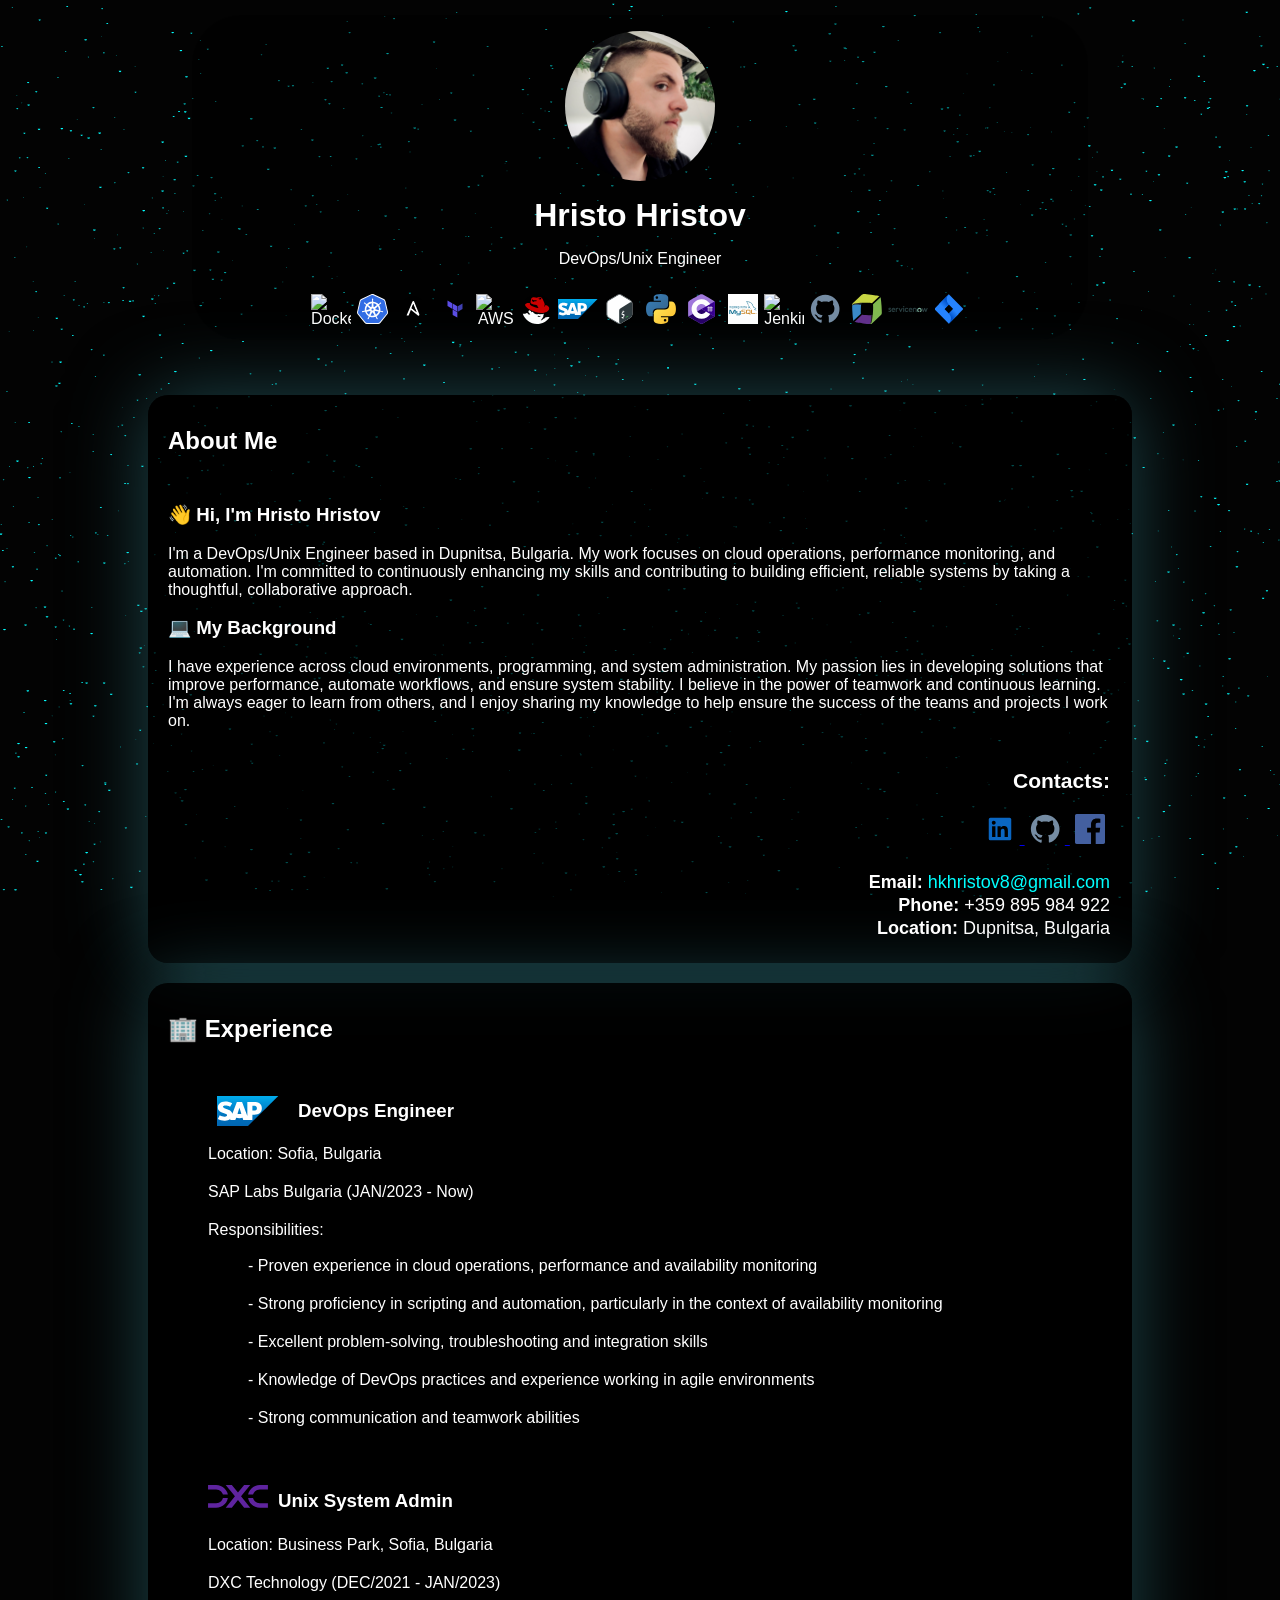
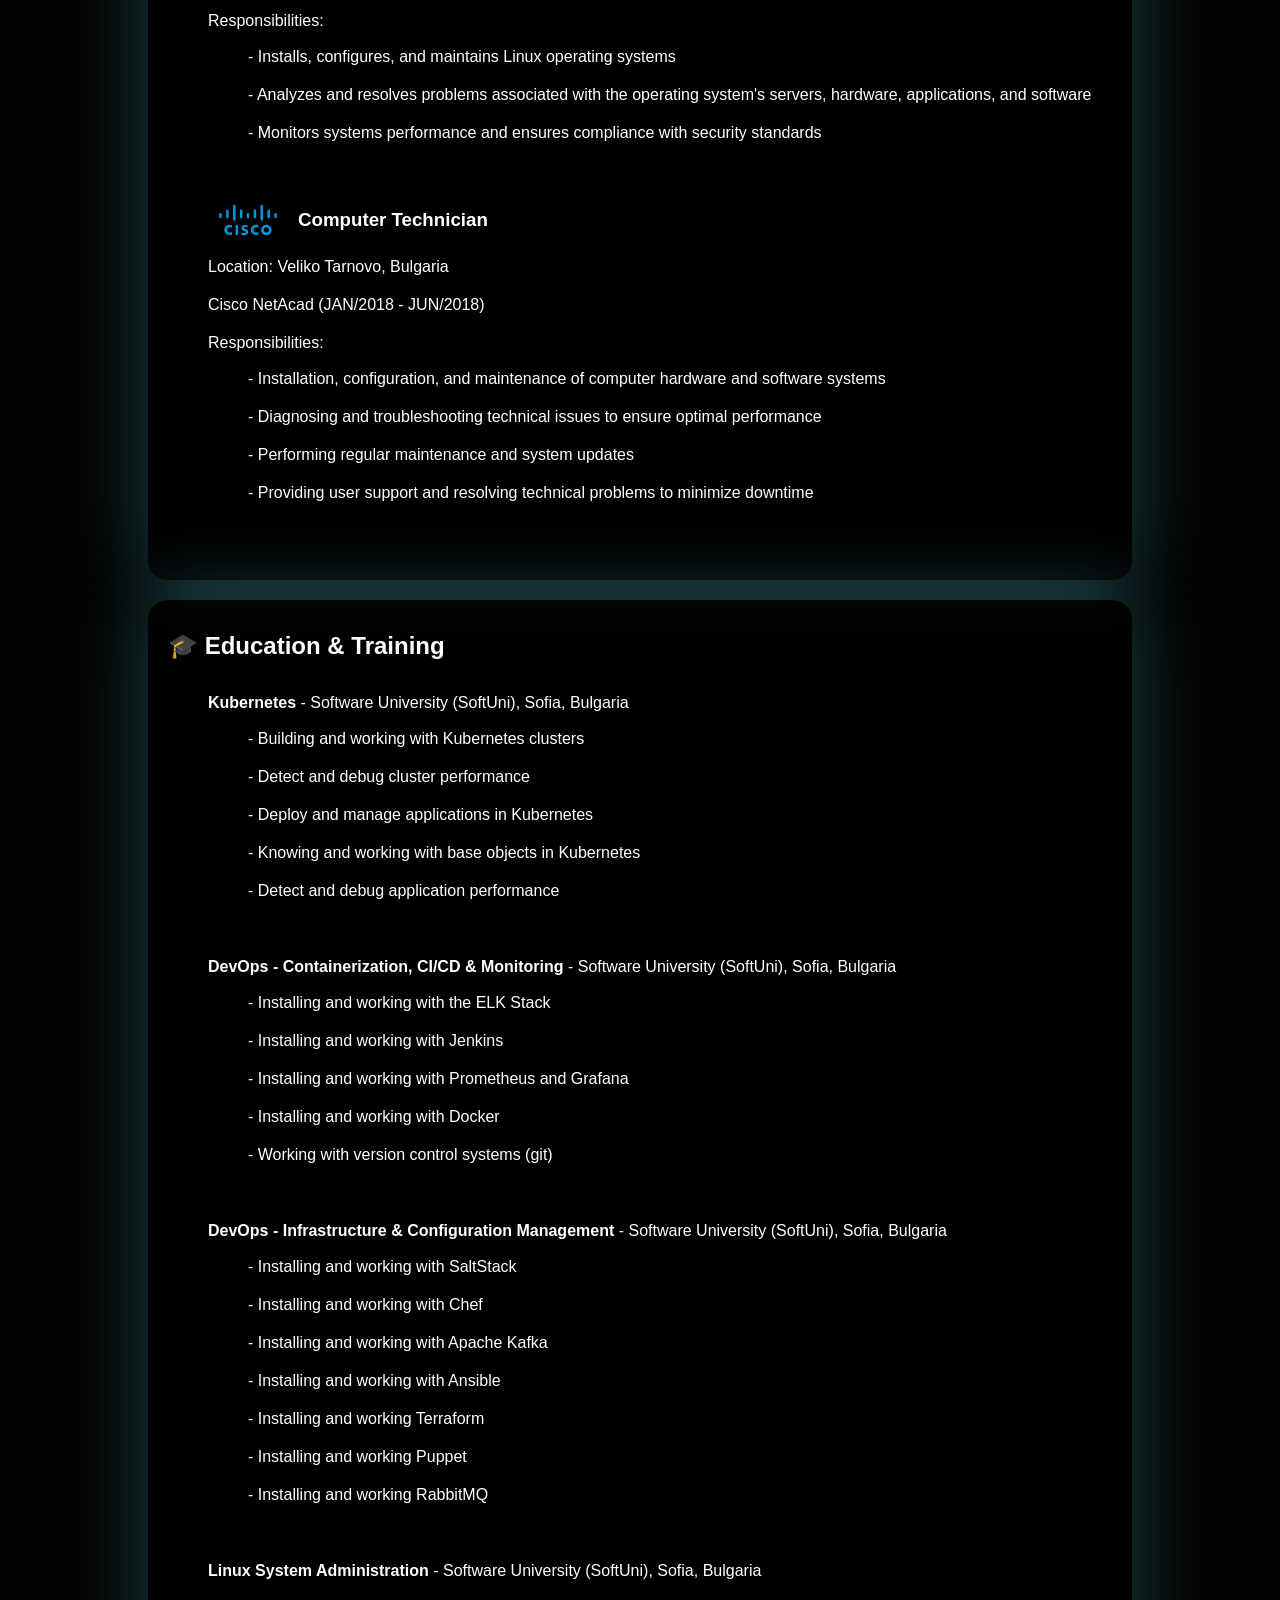
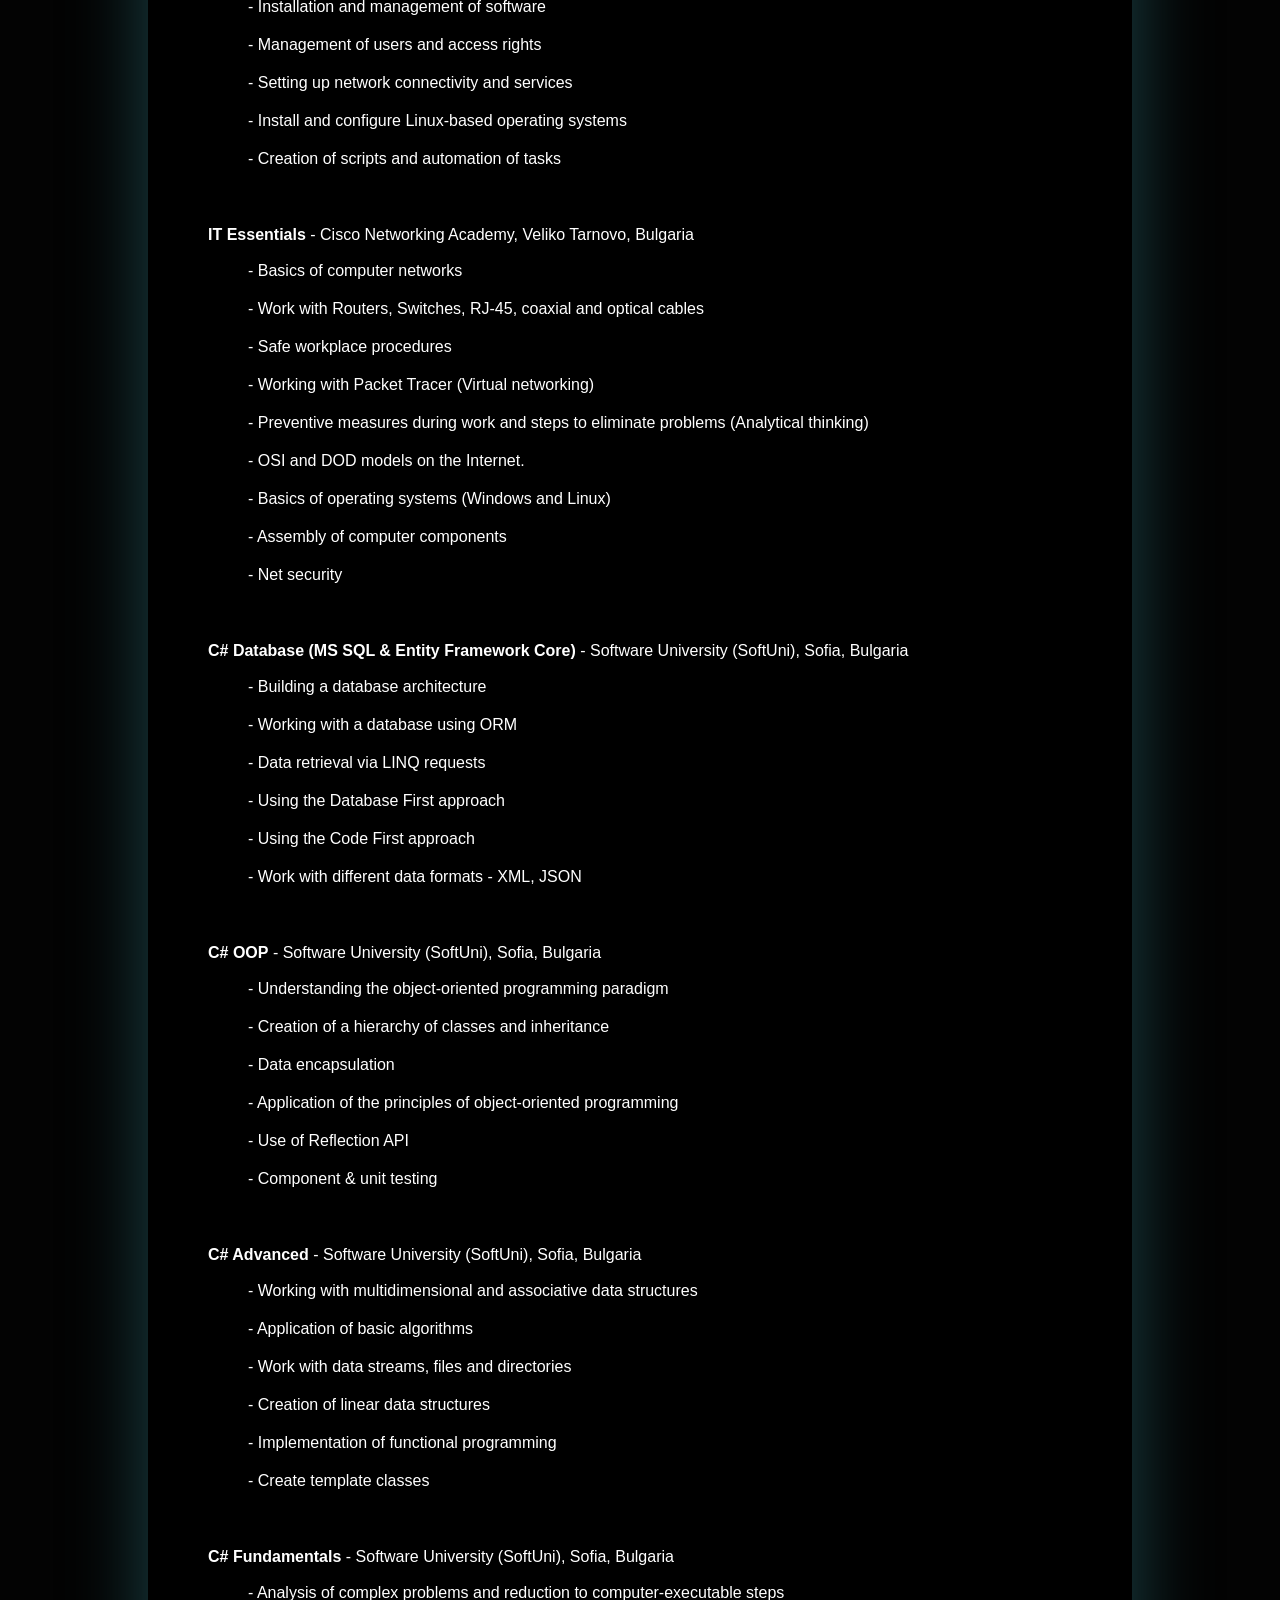
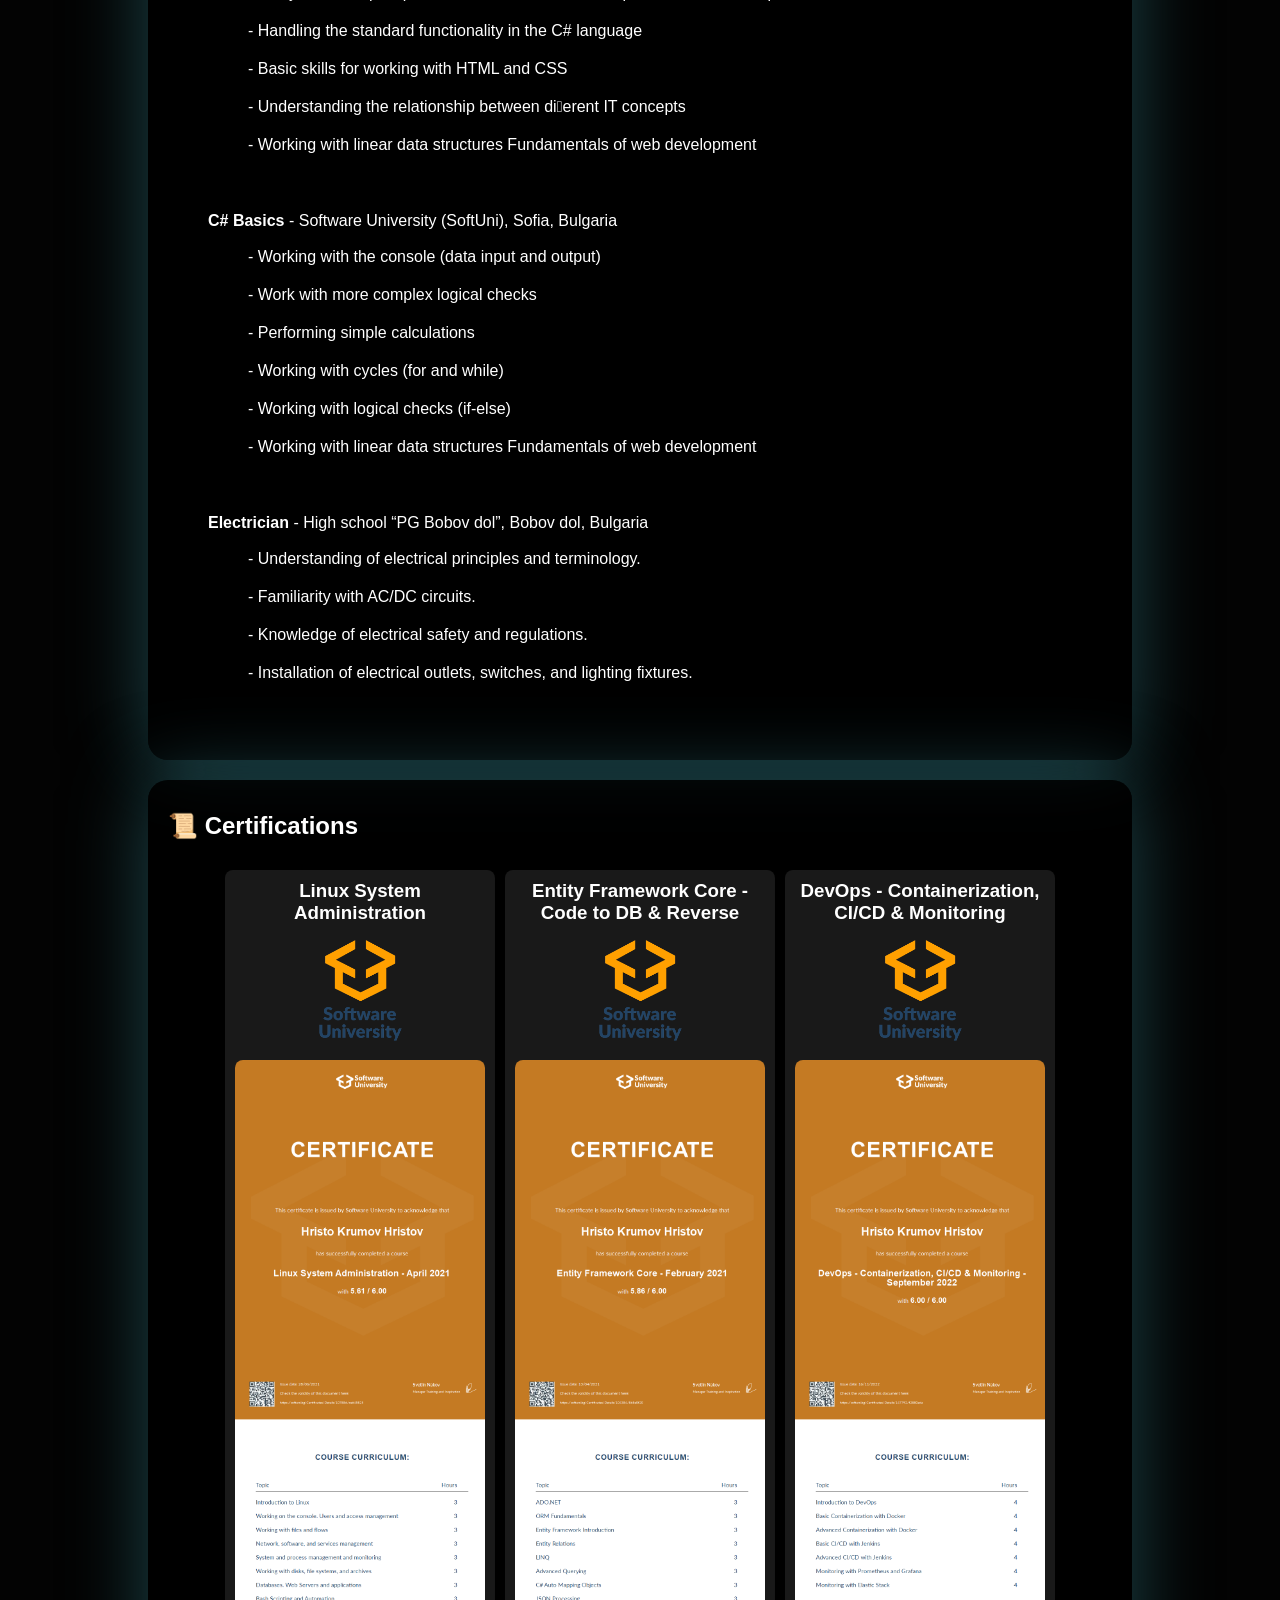
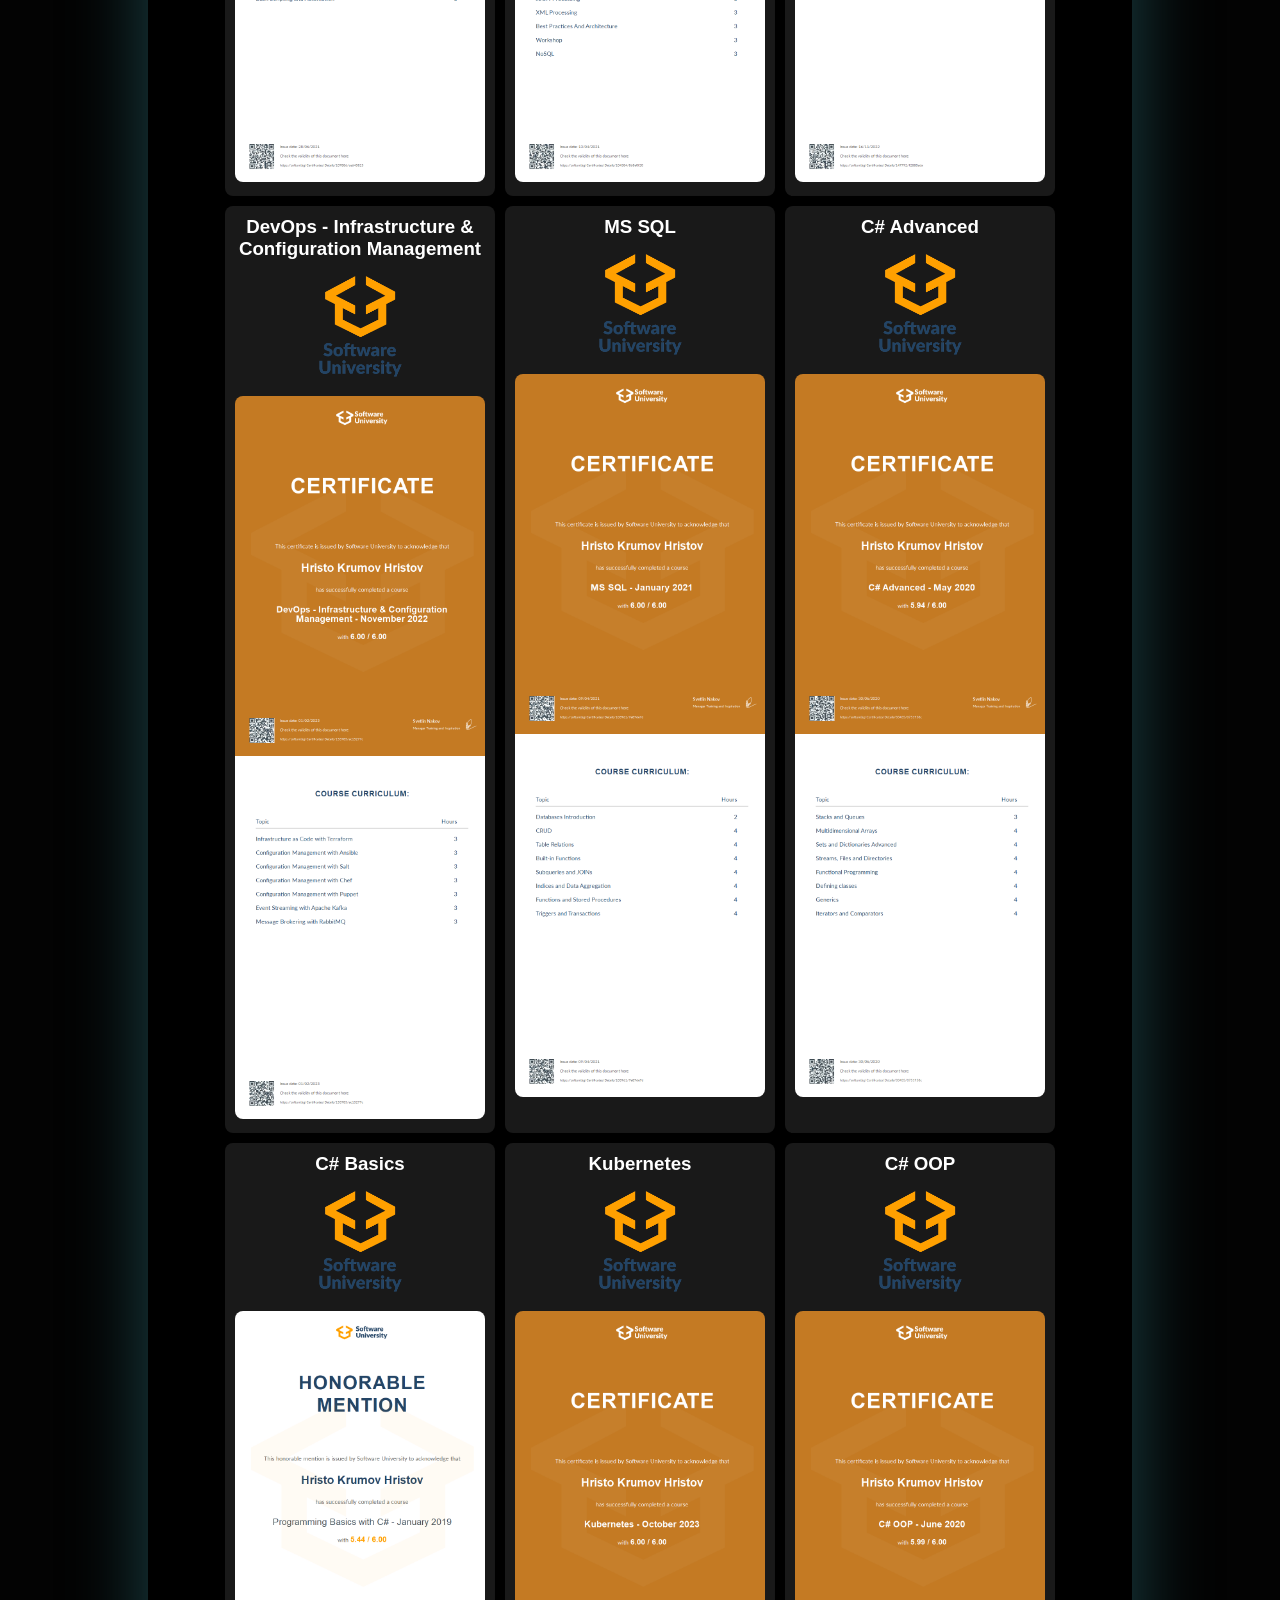
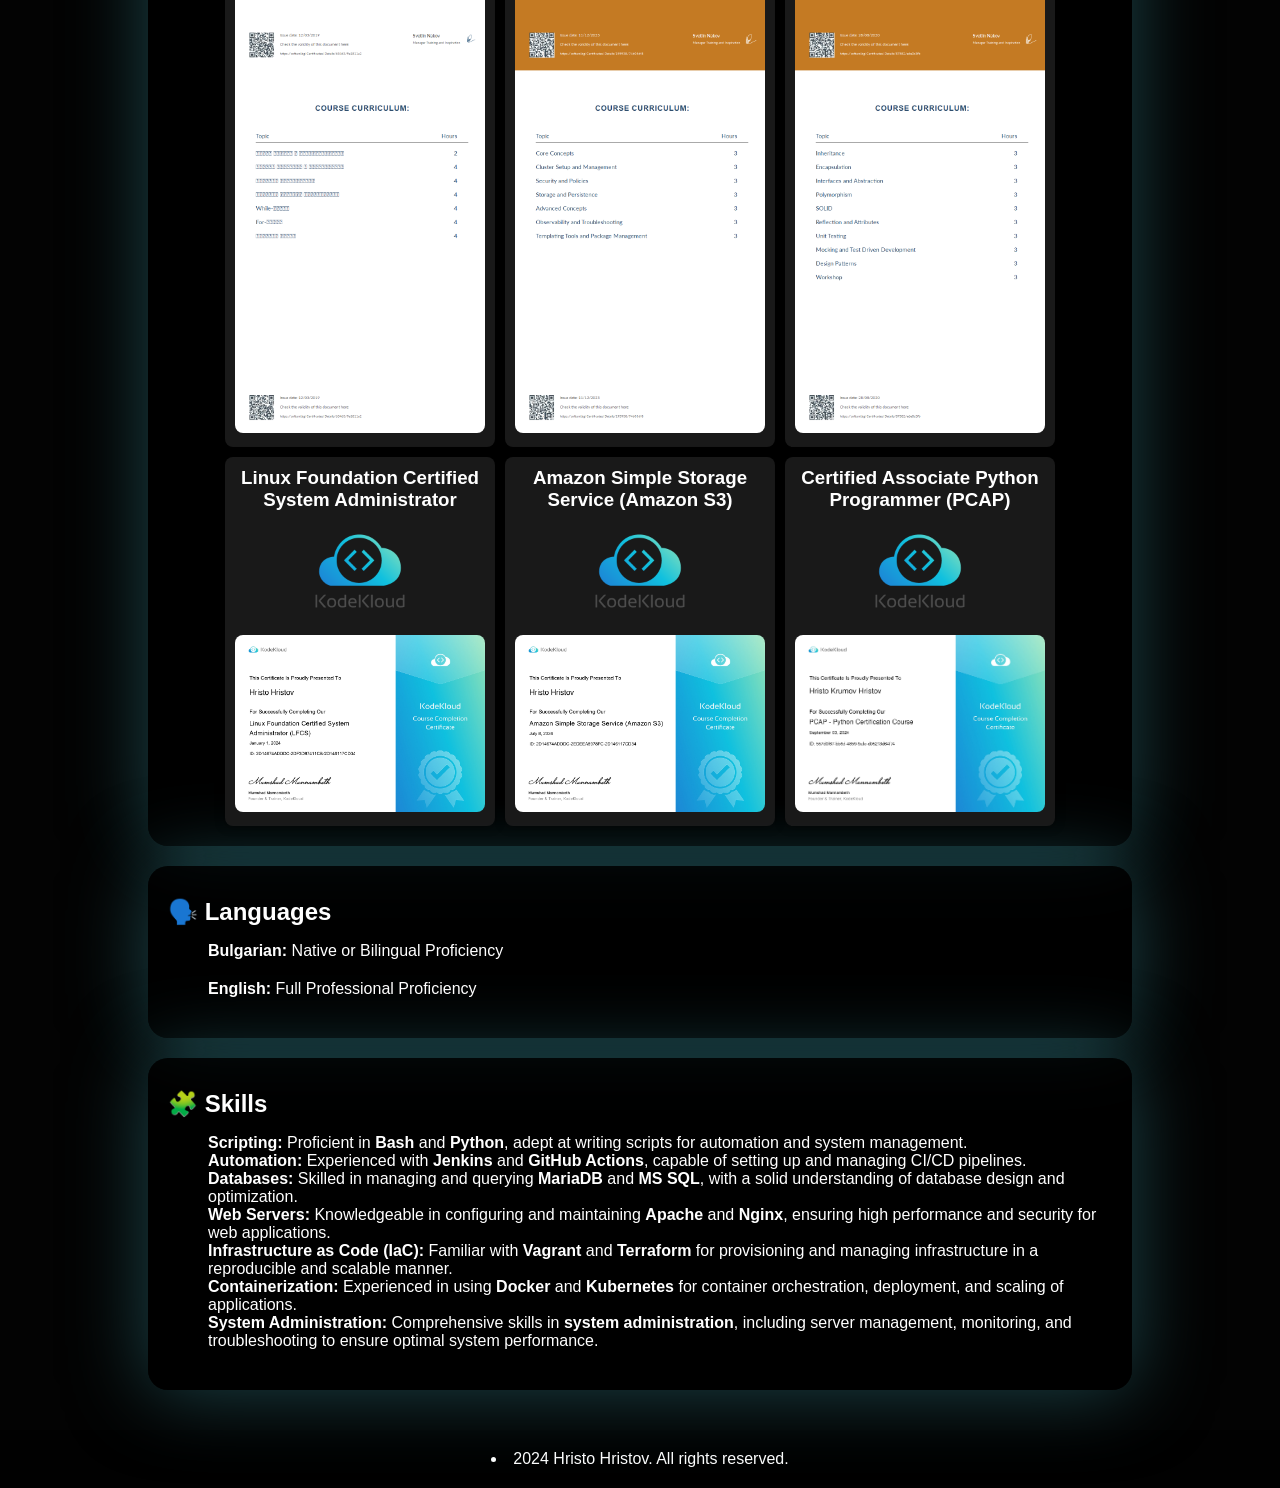
==== index.html @ e1866dcf "Adding PCAP certificate" ====
<!DOCTYPE html>
<html lang="en">

<head>
    <meta charset="UTF-8">
    <meta name="viewport" content="width=device-width, initial-scale=1.0">
    <title>Hristo Hristov - Portfolio</title>
    <style>
        body {
         font-family: Arial, sans-serif;
         margin: 0;
         padding: 0;
         color: #fff;
         background-color: rgba(0, 0, 0, 0.99);
         overflow: auto; /* Ensure scrolling is enabled */
         }
         header {
         background: rgba(0, 0, 0, 0.40);
         color: #fff;
         text-align: center;
         padding: 1em 0;
         margin: 15px auto;
         position: sticky;
         z-index: 1;
         box-shadow: 0 0 0px rgba(53, 135, 145, 0.5);
         border-radius: 50px;
         width: 70%;
         }
         .profile-container {
         display: flex;
         flex-direction: column; /* Stack items vertically */
         align-items: center;    /* Center items horizontally */
         gap: 0.1px;              /* Space between profile picture and text */
         max-width: 1000px;      /* Optional: Limit the width of the container */
         margin: 0 auto;        /* Center container */
         }
         header img {
         border-radius: 50%;
         width: 150px;
         height: 150px;
         object-fit: cover;
         }
         .contact-info {
         text-align: center; /* Center text under profile picture */
         font-size: 18px;
         padding-right: 20px;
         }
         .contact-info p {
         margin: 2px 0;
         }
         h1, h2 {
         margin: 0.5em 0;
         }
         .container {
         width: 80%;
         max-width: 1200px;
         margin: auto;
         padding: 20px;
         position: relative;
         z-index: 1;
         }
         .section {
         background: rgba(0, 0, 0, 0.70);
         margin: 20px;
         padding: 20px;
         border-radius: 20px;
         box-shadow: 0 0 80px rgba(53, 135, 145, 0.5);
         z-index: 1;
         }
         .section ul {
         list-style: none;
         padding: 5; /* Removed padding for list items */
         }
         .section ul li {
         margin-bottom: 20px;
         }
         footer {
         text-align: center;
         padding: 20px 0;
         background: rgba(0, 0, 0, 0.8);
         color: rgb(255, 255, 255);
         }
         #anonymous {
         position: fixed;
         top: 0;
         left: 0;
         width: 100%;
         height: 100%;
         pointer-events: none;
         z-index: 0; /* Ensure canvas is behind other content */
         overflow: hidden;
         }
         #anonymous canvas {
         display: block;
         }
         .certificates {
         display: flex;
         flex-wrap: wrap;
         gap: 10px;
         justify-content: center;
         }
         .certificate {
         background: rgba(27, 27, 27, 0.95);
         border-radius: 8px;
         box-shadow: 0 0 10px rgba(0, 0, 0, 0.5);
         padding: 10px;
         text-align: center;
         width: 250px; /* Adjust width as needed */
         overflow: hidden;
         }
         .certificate h3 {
         margin: 0 0 10px 0;
         color: #fff;
         }
         .certificate .issuer-logo {
         width: 100px; /* Adjust size as needed */
         height: auto;
         margin-bottom: 10px;
         }
         .certificate .certificate-image {
         width: 100%; /* Ensure image fits within the box */
         border-radius: 8px;
         height: auto;
         }
         .certificate a {
         text-decoration: none;
         color: #0f0; /* Added link color for better visibility */
         }
         /* Header logos */
         .header-logo {
            width: 40px; /* Set desired size */
            height: auto; /* Maintain aspect ratio */
            max-height: 30px; /* Optional: Ensures logos do not exceed container size */
            margin: 0 0.1px; /* Space between logos */
            object-fit: contain; /* Ensures content fits within the defined width */
            border-radius: 0; /* Optional: Removes border-radius */
}
         .logos {
            margin-top: 10px;
            display: flex;
            justify-content: center;
            flex-wrap: wrap;
            gap: 1px; /* Space between logos, optional */
         }
         .header-content {
             position: relative; /* Ensure the container is the reference for the absolute positioning */
        }

        .contact-info {
            position: relative; /* Ensure the container is the reference for the absolute positioning */
            top: 0;
            right: 0;
            text-align: right;
            padding: 2px; /* Optional: Adjust padding as needed */
            font-size: 18px;
        }
        /* Mobile Responsiveness */
@media (max-width: 768px) {
    .container {
        width: 90%; /* Adjust container width on mobile */
        padding: 15px; /* Slightly increased padding */
    }

    .section {
        margin: 15px; /* Reduced margin for tighter spacing */
        padding: 5px; /* Reduced padding for tighter spacing */
        border-radius: 10px;
        font-size: 11px;
    }

    .profile-container {
        gap: 10px; /* Maintain increased gap for better spacing */
    }

    header img {
        width: 120px;
        height: 120px;
    }

    .contact-info {
        font-size: 7px; /* Restore font size */
        padding-right: 5px; /* Slightly increased padding */
    }

    .certificate {
        width: calc(50% - 10px); /* 50% width minus gap */
        /* This will ensure at least two certificates per row with some gap */
    }

    .header-logo {
        width: 15px; /* Adjust header logo size */
    }

    .logos {
        gap: 4px; /* Increase gap between logos */
    }

    .contact-info {
        padding: 20px 10px; /* Reduced padding for mobile */
    }

    h1, h2 {
        font-size: 1.3em; /* Adjust heading sizes for mobile */
    }

    h3 {
      font-size: 1.3em; /* Adjust heading sizes for mobile */
      align-self: center;
    }s
     .section ul {
        padding-left: 2px; /* Remove padding on the left of the list */
    }

    .section ul li {
        margin-left: 2px; /* Remove left margin for list items */
        padding-left: 2px; /* Remove left padding for list items */
    }
}

@media (max-width: 480px) {
    .contact-info {
        font-size: 7px; /* Adjust font size */
        padding-right: 5px; /* Adjust padding for small screens */
    }

    header img {
        width: 100px;
        height: 100px;
    }

    .certificate {
        width: calc(100% - 10px); /* Full width with gap */
        /* This will ensure only one certificate per row on very small screens */
    }

    .section {
        padding: 5px; /* Further reduced padding for smaller screens */
        margin: 10px; /* Remove margin for tighter spacing */
    }
     .section ul {
        padding-left: 2px; /* Remove padding on the left of the list */
    }

    .section ul li {
        margin-left: 2px; /* Remove left margin for list items */
        padding-left: 2px; /* Remove left padding for list items */
    }
}
    </style>
</head>

<body>
    <header>
        <div class="header-content">
            <div class="profile-container">
                <img src="contacts/personal_picture.jpg" alt="Hristo Hristov">
                <div class="profile-text">
                    <h1>Hristo Hristov</h1>
                    <p>DevOps/Unix Engineer</p>
                </div>
            </div>
        </div>
        <!-- Logos Section -->
        <div class="logos">
            <img src="technologies/docker.svg" alt="Docker Logo" class="header-logo">
            <img src="technologies/kubernetes.svg" alt="Kubernetes Logo" class="header-logo">
            <img src="technologies/ansible.svg" alt="Ansible Logo" class="header-logo">
            <img src="technologies/terraform.svg" alt="Terraform Logo" class="header-logo">
            <img src="technologies/aws.svg" alt="AWS Logo" class="header-logo">
            <img src="technologies/red-hat.svg" alt="Red Hat Logo" class="header-logo">
            <img src="companies/sap.svg" alt="SAP Logo" class="header-logo">
            <img src="technologies/bash.svg" alt="Bash Logo" class="header-logo">
            <img src="technologies/python.svg" alt="Python Logo" class="header-logo">
            <img src="technologies/csharp.svg" alt="C# Logo" class="header-logo">
            <img src="technologies/mysql.svg" alt="MySQL Logo" class="header-logo">
            <img src="technologies/jenkins.svg" alt="Jenkins Logo" class="header-logo">
            <img src="contacts/github.svg" alt="GitHub Logo" class="header-logo">
            <img src="technologies/dynatrace.svg" alt="Dynatrace Logo" class="header-logo">
            <img src="technologies/servicenow.svg" alt="ServiceNow Logo" class="header-logo">
            <img src="technologies/jira.svg" alt="Jira Logo" class="header-logo">

        </div>
    </header>
    <div class="container">
        <section class="section">
            <h2>About Me</h2>
            <br>
            <h3>👋 Hi, I'm Hristo Hristov</h3>
            <p>I'm a DevOps/Unix Engineer based in Dupnitsa, Bulgaria. My work focuses on cloud operations, performance monitoring, and automation. I'm committed to continuously enhancing my skills and contributing to building efficient, reliable systems
                by taking a thoughtful, collaborative approach.</p>
            <h3>💻 My Background</h3>
            <p>I have experience across cloud environments, programming, and system administration. My passion lies in developing solutions that improve performance, automate workflows, and ensure system stability. I believe in the power of teamwork and
                continuous learning. I'm always eager to learn from others, and I enjoy sharing my knowledge to help ensure the success of the teams and projects I work on.</p>
           
          <!-- Contact Info Section -->
          <div class="contact-info">
            <h3><strong>Contacts:</strong></h3>
            <a href="https://www.linkedin.com/in/nysgoth/">
                <img src="contacts/linkedin.svg" alt="LinkedIn Logo" class="header-logo">
            </a>
            <a href="https://github.com/jbravoturtle">
                <img src="contacts/github.svg" alt="GitHub Logo" class="header-logo">
            </a>
            <a href="https://www.facebook.com/nysgoth">
                <img src="contacts/facebook.svg" alt="Facebook Logo" class="header-logo">
            </a>
            <br></br>
            <p><strong>Email: </strong><a href="mailto:hkhristov8@gmail.com" style="text-decoration: none; color: cyan;">hkhristov8@gmail.com</a></p>
            <p><strong>Phone: </strong>+359 895 984 922</p>
            <p><strong>Location: </strong>Dupnitsa, Bulgaria</p>
        </div>
        </section>
        <section class="section">
            <h2>🏢 Experience</h2>
            <ul>
               <br>
                <h3 style="display: flex; align-items: center;">
                <img src="companies/sap.svg" alt="SAP Logo" class="header-logo" style="width: 80px; height: 50px; margin-right: 10px;">
                <strong>DevOps Engineer</strong> 
            </h3>
                <li>Location: Sofia, Bulgaria</li>
                <li>SAP Labs Bulgaria (JAN/2023 - Now)</li>
                <li>
                    Responsibilities:

                    <ul>
                        <br>
                        <li>- Proven experience in cloud operations, performance and availability monitoring</li>
                        <li>- Strong proficiency in scripting and automation, particularly in the context of availability monitoring</li>
                        <li>- Excellent problem-solving, troubleshooting and integration skills</li>
                        <li>- Knowledge of DevOps practices and experience working in agile environments</li>
                        <li>- Strong communication and teamwork abilities</li>
                        <br>
                    </ul>
                </li>

                <h3 style="display: flex; align-items: center;">
                <img src="companies/dxc-logo.svg" alt="DXC Technology Logo" style="width: 60px; height: auto; margin-right: 10px;">
                <strong>Unix System Admin</strong> 
                <li></li>
              </h3>
                <li>Location: Business Park, Sofia, Bulgaria</li>
                <li>DXC Technology (DEC/2021 - JAN/2023) </li>
                <li>
                    Responsibilities:

                    <ul>
                        <br>
                        <li>- Installs, configures, and maintains Linux operating systems</li>
                        <li>- Analyzes and resolves problems associated with the operating system's servers, hardware, applications, and software</li>
                        <li>- Monitors systems performance and ensures compliance with security standards</li>
                        <br>
                    </ul>
                </li>
                <h3 style="display: flex; align-items: center; margin: 0;">
                <img src="companies/cisco-logo.svg" alt="Cisco Logo" style="width: 80px; height: auto; margin-right: 10px;">
                <strong>Computer Technician </strong>
              </h3>
                <br>
                <li>Location: Veliko Tarnovo, Bulgaria</li>
                <li>Cisco NetAcad (JAN/2018 - JUN/2018)</li>
                <li>
                    Responsibilities:

                    <ul>
                     <br>
                        <li>- Installation, configuration, and maintenance of computer hardware and software systems</li>
                        <li>- Diagnosing and troubleshooting technical issues to ensure optimal performance</li>
                        <li>- Performing regular maintenance and system updates</li>
                        <li>- Providing user support and resolving technical problems to minimize downtime</li>
                        <br>
                    </ul>
                </li>
            </ul>
        </section>
        <section class="section">
            <h2>🎓 Education & Training</h2>
            <ul>
                <li>
                  <br>
                    <strong>Kubernetes</strong> - Software University (SoftUni), Sofia, Bulgaria
                    <ul>
                     <br>
                        <li>- Building and working with Kubernetes clusters</li>
                        <li>- Detect and debug cluster performance</li>
                        <li>- Deploy and manage applications in Kubernetes</li>
                        <li>- Knowing and working with base objects in Kubernetes</li>
                        <li>- Detect and debug application performance</li>
                        <br>
                    </ul>
                </li>
                <li>
                    <strong>DevOps - Containerization, CI/CD & Monitoring</strong> - Software University (SoftUni), Sofia, Bulgaria
                    <ul>
                     <br>
                        <li>- Installing and working with the ELK Stack</li>
                        <li>- Installing and working with Jenkins</li>
                        <li>- Installing and working with Prometheus and Grafana</li>
                        <li>- Installing and working with Docker</li>
                        <li>- Working with version control systems (git)</li>
                        <br>
                    </ul>
                </li>
                <li>
                    <strong>DevOps - Infrastructure & Configuration Management</strong> - Software University (SoftUni), Sofia, Bulgaria
                    <ul>
                     <br>
                        <li>- Installing and working with SaltStack</li>
                        <li>- Installing and working with Chef</li>
                        <li>- Installing and working with Apache Kafka</li>
                        <li>- Installing and working with Ansible</li>
                        <li>- Installing and working Terraform</li>
                        <li>- Installing and working Puppet</li>
                        <li>- Installing and working RabbitMQ</li>
                        <br>
                    </ul>
                </li>
                <li>
                    <strong>Linux System Administration</strong> - Software University (SoftUni), Sofia, Bulgaria
                    <ul>
                     <br>
                        <li>- Installation and management of software</li>
                        <li>- Management of users and access rights</li>
                        <li>- Setting up network connectivity and services</li>
                        <li>- Install and configure Linux-based operating systems</li>
                        <li>- Creation of scripts and automation of tasks</li>
                        <br>
                    </ul>
                </li>
                <li>
                    <strong>IT Essentials</strong> - Cisco Networking Academy, Veliko Tarnovo, Bulgaria
                    <ul>
                     <br>
                        <li>- Basics of computer networks</li>
                        <li>- Work with Routers, Switches, RJ-45, coaxial and optical cables</li>
                        <li>- Safe workplace procedures</li>
                        <li>- Working with Packet Tracer (Virtual networking)</li>
                        <li>- Preventive measures during work and steps to eliminate problems (Analytical thinking)</li>
                        <li>- OSI and DOD models on the Internet.</li>
                        <li>- Basics of operating systems (Windows and Linux)</li>
                        <li>- Assembly of computer components</li>
                        <li>- Net security</li>
                        <br>
                    </ul>
                </li>
                <li>
                    <strong>C# Database (MS SQL & Entity Framework Core)</strong> - Software University (SoftUni), Sofia, Bulgaria
                    <ul>
                     <br>
                        <li>- Building a database architecture</li>
                        <li>- Working with a database using ORM</li>
                        <li>- Data retrieval via LINQ requests</li>
                        <li>- Using the Database First approach</li>
                        <li>- Using the Code First approach</li>
                        <li>- Work with different data formats - XML, JSON</li>
                        <br>
                    </ul>
                </li>
                <li>
                    <strong>C# OOP</strong> - Software University (SoftUni), Sofia, Bulgaria
                    <ul>
                     <br>
                        <li>- Understanding the object-oriented programming paradigm</li>
                        <li>- Creation of a hierarchy of classes and inheritance</li>
                        <li>- Data encapsulation</li>
                        <li>- Application of the principles of object-oriented programming</li>
                        <li>- Use of Reflection API</li>
                        <li>- Component & unit testing</li>
                        <br>
                    </ul>
                </li>
                <li>
                    <strong>C# Advanced</strong> - Software University (SoftUni), Sofia, Bulgaria
                    <ul>
                     <br>
                        <li>- Working with multidimensional and associative data structures</li>
                        <li>- Application of basic algorithms</li>
                        <li>- Work with data streams, files and directories</li>
                        <li>- Creation of linear data structures</li>
                        <li>- Implementation of functional programming</li>
                        <li>- Create template classes</li>
                        <br>
                    </ul>
                </li>
                <li>
                    <strong>C# Fundamentals</strong> - Software University (SoftUni), Sofia, Bulgaria
                    <ul>
                     <br>
                        <li>- Analysis of complex problems and reduction to computer-executable steps</li>
                        <li>- Handling the standard functionality in the C# language</li>
                        <li>- Basic skills for working with HTML and CSS</li>
                        <li>- Understanding the relationship between di􏰀erent IT concepts</li>
                        <li>- Working with linear data structures Fundamentals of web development</li>
                        <br>
                    </ul>
                </li>
                <li>
                    <strong>C# Basics</strong> - Software University (SoftUni), Sofia, Bulgaria
                    <ul>
                     <br>
                        <li>- Working with the console (data input and output)</li>
                        <li>- Work with more complex logical checks</li>
                        <li>- Performing simple calculations</li>
                        <li>- Working with cycles (for and while)</li>
                        <li>- Working with logical checks (if-else)</li>
                        <li>- Working with linear data structures Fundamentals of web development</li>
                        <br>
                    </ul>
                </li>
                <li>
                    <strong>Electrician</strong> - High school “PG Bobov dol”, Bobov dol, Bulgaria
                    <ul>
                     <br>
                        <li>- Understanding of electrical principles and terminology.</li>
                        <li>- Familiarity with AC/DC circuits.</li>
                        <li>- Knowledge of electrical safety and regulations.</li>
                        <li>- Installation of electrical outlets, switches, and lighting fixtures.</li>
                        <br>
                    </ul>
                </li>
            </ul>
        </section>
        <section class="section">
            <h2>📜 Certifications</h2>
            <br>
            <div class="certificates">
                <div class="certificate">
                    <h3>Linux System Administration</h3>
                    <a href="https://softuni.bg/certificates/details/107886/ce645825" target="_blank">
                        <img src="certifications/softuni-logo.png" alt="SoftUni" class="issuer-logo">
                        <img src="certifications/linux-certificate.jpg" alt="Linux System Administration Certificate" class="certificate-image">
                    </a>
                </div>

                <div class="certificate">
                    <h3>Entity Framework Core - Code to DB & Reverse</h3>
                    <a href="https://softuni.bg/certificates/details/104384/868e0f20" target="_blank">
                        <img src="certifications/softuni-logo.png" alt="SoftUni" class="issuer-logo">
                        <img src="certifications/entity-framework-core.jpg" alt="Entity Framework Core Certificate" class="certificate-image">
                    </a>
                </div>
                <div class="certificate">
                    <h3>DevOps - Containerization, CI/CD & Monitoring</h3>
                    <a href="https://softuni.bg/certificates/details/147792/f2880ada" target="_blank">
                        <img src="certifications/softuni-logo.png" alt="SoftUni" class="issuer-logo">
                        <img src="certifications/devops-containerization-cicd-monitoring.jpg" alt="DevOps - Containerization, CI/CD & Monitoring Certificate" class="certificate-image">
                    </a>
                </div>
                <div class="certificate">
                    <h3>DevOps - Infrastructure & Configuration Management</h3>
                    <a href="https://softuni.bg/certificates/details/153785/ac15277c" target="_blank">
                        <img src="certifications/softuni-logo.png" alt="SoftUni" class="issuer-logo">
                        <img src="certifications/devops-infrastructure-configuration-management.jpg" alt="DevOps - Infrastructure & Configuration Management Certificate" class="certificate-image">
                    </a>
                </div>
                <div class="certificate">
                    <h3>MS SQL</h3>
                    <a href="https://softuni.bg/certificates/details/103961/7e876e7d" target="_blank">
                        <img src="certifications/softuni-logo.png" alt="SoftUni" class="issuer-logo">
                        <img src="certifications/ms-sql.jpg" alt="MS SQL Certificate" class="certificate-image">
                    </a>
                </div>
                <div class="certificate">
                    <h3>C# Advanced</h3>
                    <a href="https://softuni.bg/certificates/details/83435/0751958c" target="_blank">
                        <img src="certifications/softuni-logo.png" alt="SoftUni" class="issuer-logo">
                        <img src="certifications/csharp-advanced.jpg" alt="C# Advanced Certificate" class="certificate-image">
                    </a>
                </div>
                <div class="certificate">
                    <h3>C# Basics</h3>
                    <a href="https://softuni.bg/certificates/details/63463/9a1811a2" target="_blank">
                        <img src="certifications/softuni-logo.png" alt="SoftUni" class="issuer-logo">
                        <img src="certifications/csharp-basics.jpg" alt="C# Basics Certificate" class="certificate-image">
                    </a>
                </div>
                <div class="certificate">
                    <h3>Kubernetes</h3>
                    <h3></h3>
                    <a href="https://softuni.bg/certificates/details/195938/74605df8" target="_blank">
                        <img src="certifications/softuni-logo.png" alt="SoftUni" class="issuer-logo">
                        <img src="certifications/kubernetes.jpg" alt="Kubernetes Certificate" class="certificate-image">
                    </a>
                </div>
                <div class="certificate">
                    <h3>C# OOP</h3>
                    <a href="https://softuni.bg/certificates/details/87582/e6e0c3fb" target="_blank">
                        <img src="certifications/softuni-logo.png" alt="SoftUni" class="issuer-logo">
                        <img src="certifications/csharp-oop-certificate.jpg" alt="C# OOP Certificate" class="certificate-image">
                    </a>
                </div>
                <div class="certificate">
                    <h3>Linux Foundation Certified System Administrator</h3>
                    <a href="https://legacy.kodekloud.com/certificate-verification/2D14674ADDDC-2DF3D97411CB-2D146117CD34/" target="_blank">
                        <img src="certifications/kodekloud.png" alt="Kodekloud" class="issuer-logo">
                        <img src="certifications/LFCS.jpg" alt="Linux Foundation Certified System Administrator Certificate" class="certificate-image">
                    </a>
                </div>
                <div class="certificate">
                    <h3>Amazon Simple Storage Service (Amazon S3)</h3>
                    <a href="https://legacy.kodekloud.com/certificate-verification/2D14674ADDDC-2EDEEA8978FC-2D146117CD34/" target="_blank">
                        <img src="certifications/kodekloud.png" alt="Kodekloud" class="issuer-logo">
                        <img src="certifications/s3.jpg" alt="Amazon Simple Storage Service (Amazon S3)" class="certificate-image">
                    </a>
                </div>
                <div class="certificate">
                    <h3>Certified Associate Python Programmer (PCAP)</h3>
                    <a href="https://learn.kodekloud.com/user/certificate/557d0f67-bb6d-4859-9afe-d05213d64f74/" target="_blank">
                        <img src="certifications/kodekloud.png" alt="Kodekloud" class="issuer-logo">
                        <img src="certifications/pcap.jpg" alt="Certified Associate Python Programmer (PCAP)" class="certificate-image">
                    </a>
                </div>
        </section>
        <section class="section">
            <h2>🗣️ Languages</h2>
            <ul>
                <li><strong>Bulgarian:</strong> Native or Bilingual Proficiency</li>
                <li><strong>English:</strong> Full Professional Proficiency</li>
            </ul>
        </section>
        <section class="section">
            <h2>🧩 Skills</h2>
            <ul>
                <li>
                    <strong>Scripting:</strong> Proficient in <strong>Bash</strong> and <strong>Python</strong>, adept at writing scripts for automation and system management.
                    <br>
                    <strong>Automation:</strong> Experienced with <strong>Jenkins</strong> and <strong>GitHub Actions</strong>, capable of setting up and managing CI/CD pipelines.
                    <br>
                    <strong>Databases:</strong> Skilled in managing and querying <strong>MariaDB</strong> and <strong>MS SQL</strong>, with a solid understanding of database design and optimization.
                    <br>
                    <strong>Web Servers:</strong> Knowledgeable in configuring and maintaining <strong>Apache</strong> and <strong>Nginx</strong>, ensuring high performance and security for web applications.
                    <br>
                    <strong>Infrastructure as Code (IaC):</strong> Familiar with <strong>Vagrant</strong> and <strong>Terraform</strong> for provisioning and managing infrastructure in a reproducible and scalable manner.
                    <br>
                    <strong>Containerization:</strong> Experienced in using <strong>Docker</strong> and <strong>Kubernetes</strong> for container orchestration, deployment, and scaling of applications.
                    <br>
                    <strong>System Administration:</strong> Comprehensive skills in <strong>system administration</strong>, including server management, monitoring, and troubleshooting to ensure optimal system performance.
                </li>

            </ul>
        </section>
        </div>
        <footer>
            <li>2024 Hristo Hristov. All rights reserved.</li>
        </footer>
        <div id="anonymous"></div>
        <script>
         const canvas = document.createElement('canvas');
         document.getElementById('anonymous').appendChild(canvas);
         const ctx = canvas.getContext('2d');
     
         let width, height;
         let particles = [];
         let time = 0;
         const numParticles = 2000; // Increased density
         const colors = ['#00FFFF']; // Cyan, Magenta, White
     
         function resizeCanvas() {
             width = canvas.width = window.innerWidth;
             height = canvas.height = window.innerHeight;
         }
     
         function createParticles() {
             particles = [];
             for (let i = 0; i < numParticles; i++) {
                 particles.push({
                     x: Math.random() * width,
                     y: Math.random() * height,
                     size: Math.random() * 1 + 0.4, // Smaller particles
                     speedX: (Math.random() - 0.5) * 3,
                     speedY: (Math.random() - 0.5) * 3,
                     color: colors[Math.floor(Math.random() * colors.length)] // Random color
                 });
             }
         }
     
         function animateParticles() {
             ctx.clearRect(0, 0, width, height);
     
             time += 0.003; // Controls the speed of the wave effect
     
             for (let i = 0; i < particles.length; i++) {
                 let p = particles[i];
                 p.x += p.speedX;
                 p.y += p.speedY;
     
                 // Apply wave effect to the Y position
                 p.y += Math.sin(time + p.x / 6000) * 2;
     
                 // Bounce particles off edges
                 if (p.x > width || p.x < 0) p.speedX *= -1;
                 if (p.y > height || p.y < 0) p.speedY *= -1;
     
                 ctx.beginPath();
                 ctx.arc(p.x, p.y, p.size, 0, Math.PI);
                 ctx.fillStyle = p.color; // Use the particle's color
                 ctx.fill();
                 ctx.closePath();
             }
     
             requestAnimationFrame(animateParticles);
         }
     
         window.addEventListener('resize', resizeCanvas);
         resizeCanvas();
         createParticles();
         animateParticles();
     </script>
     
     
</body>

</html>
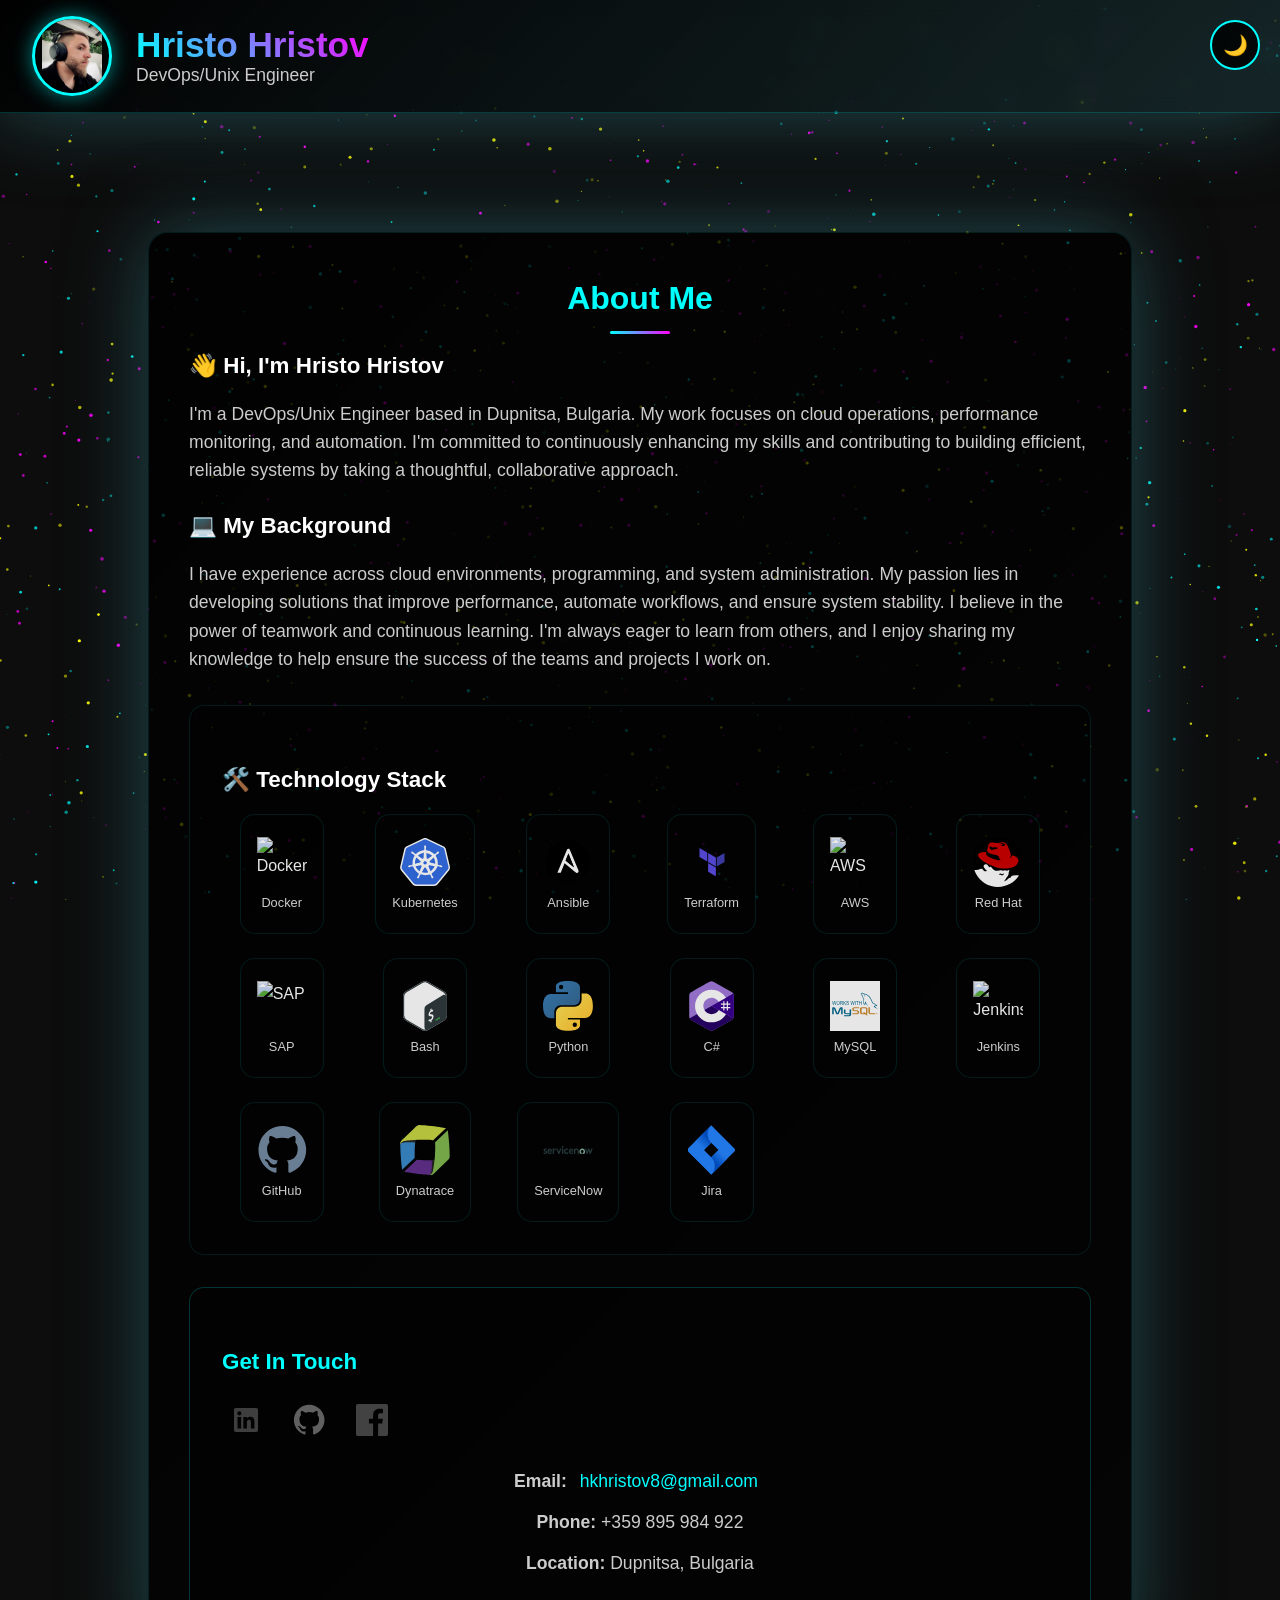
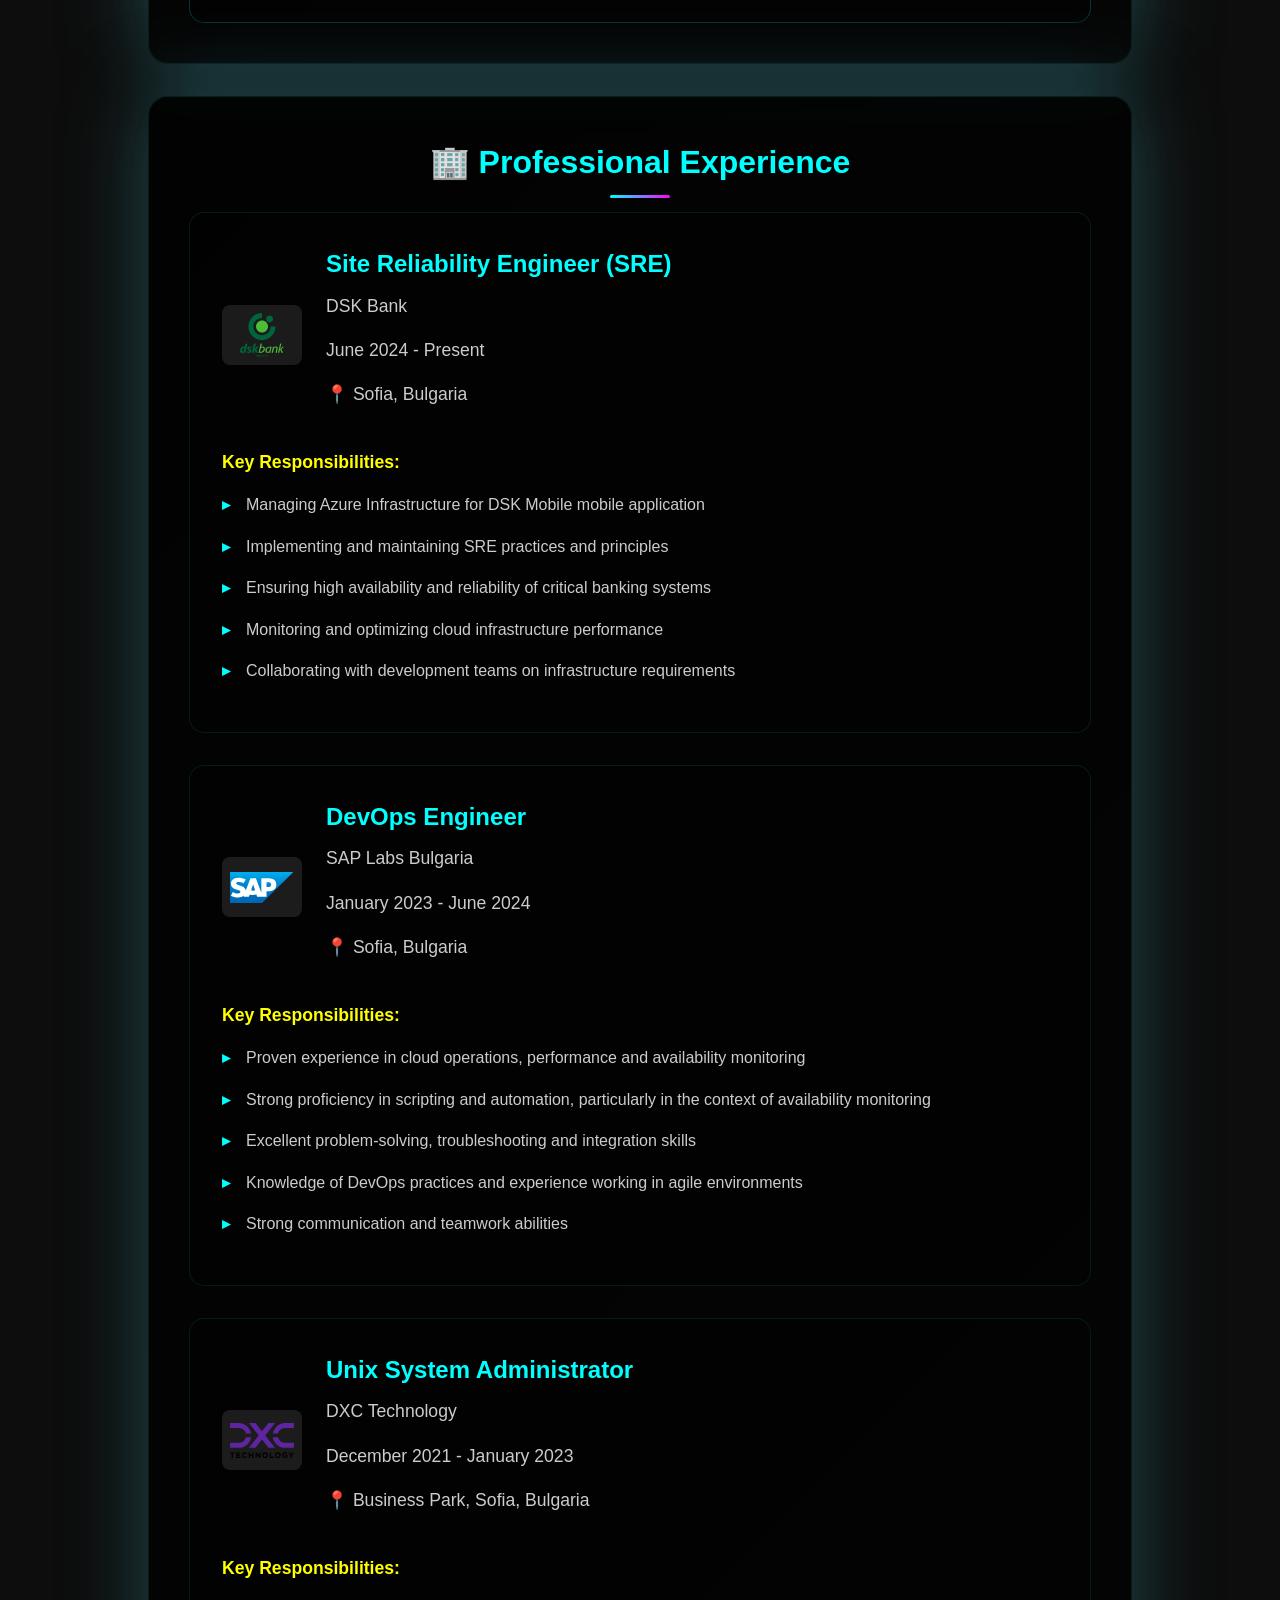
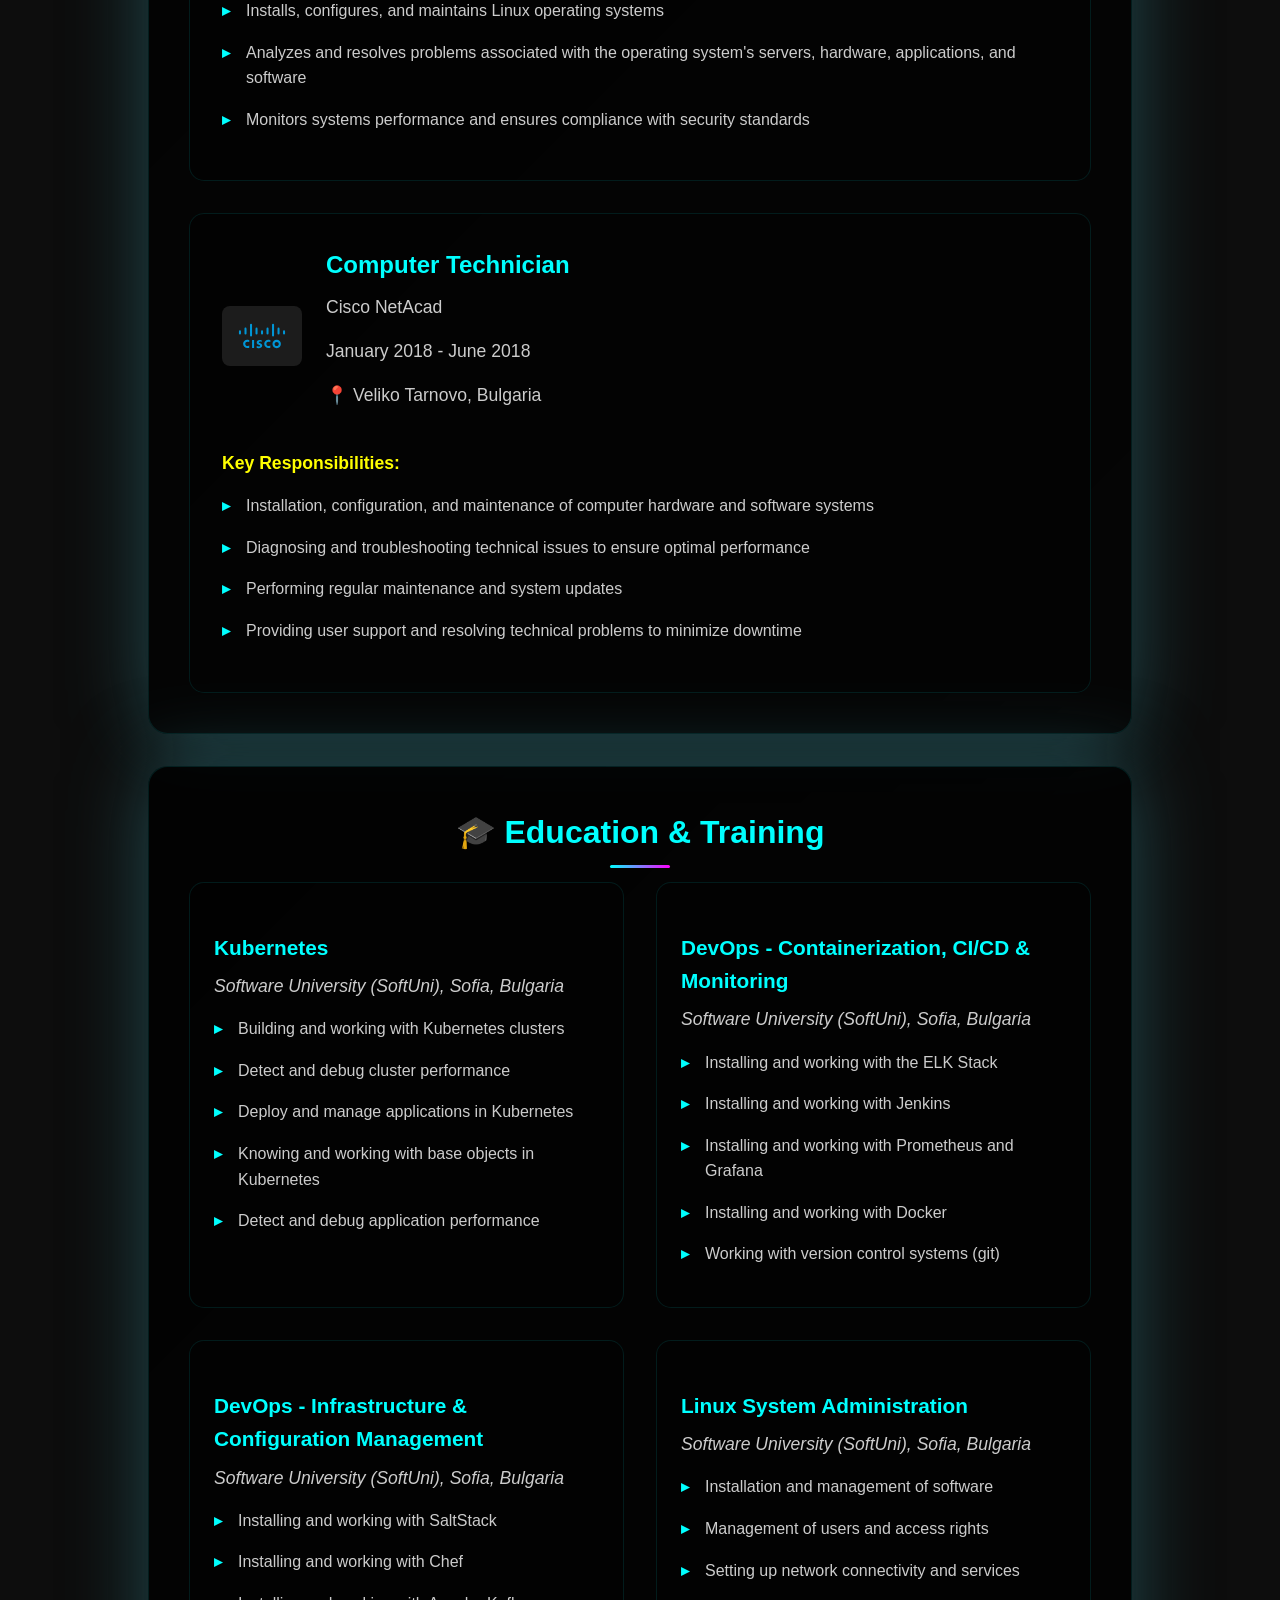
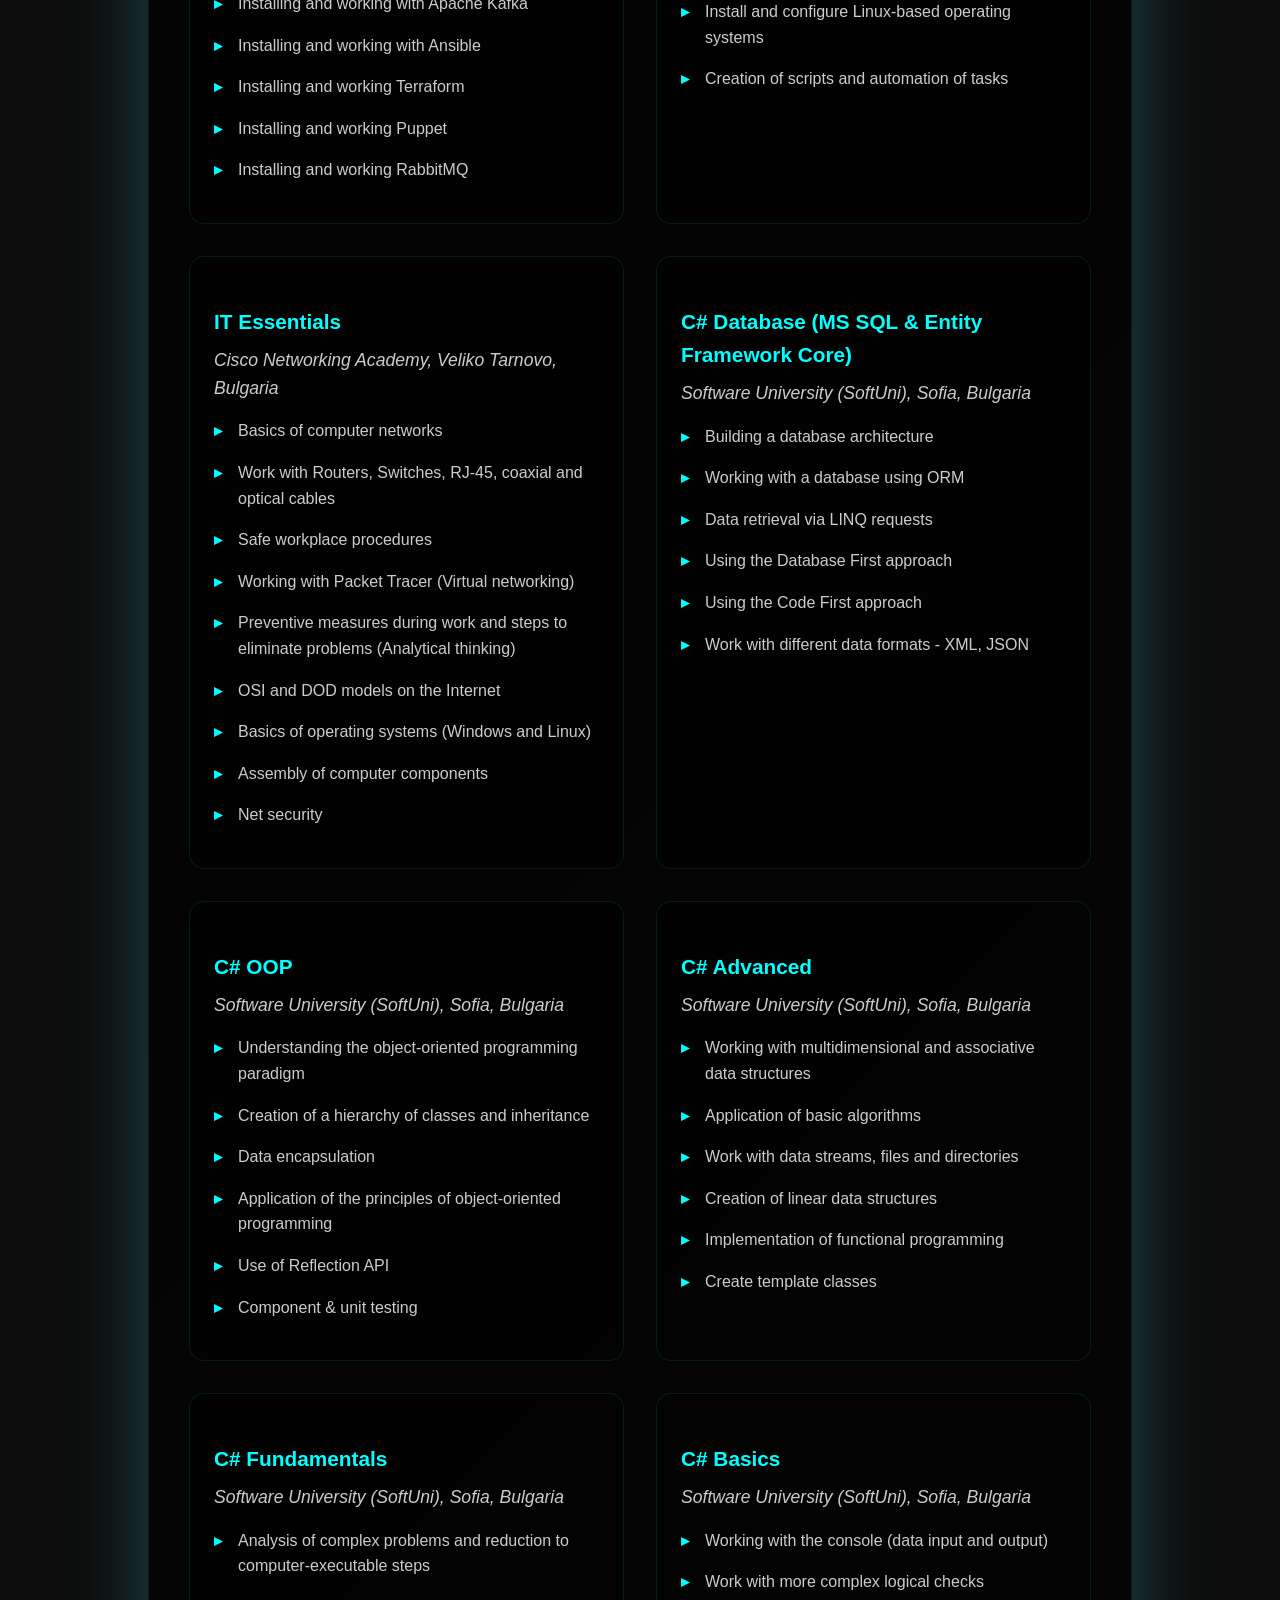
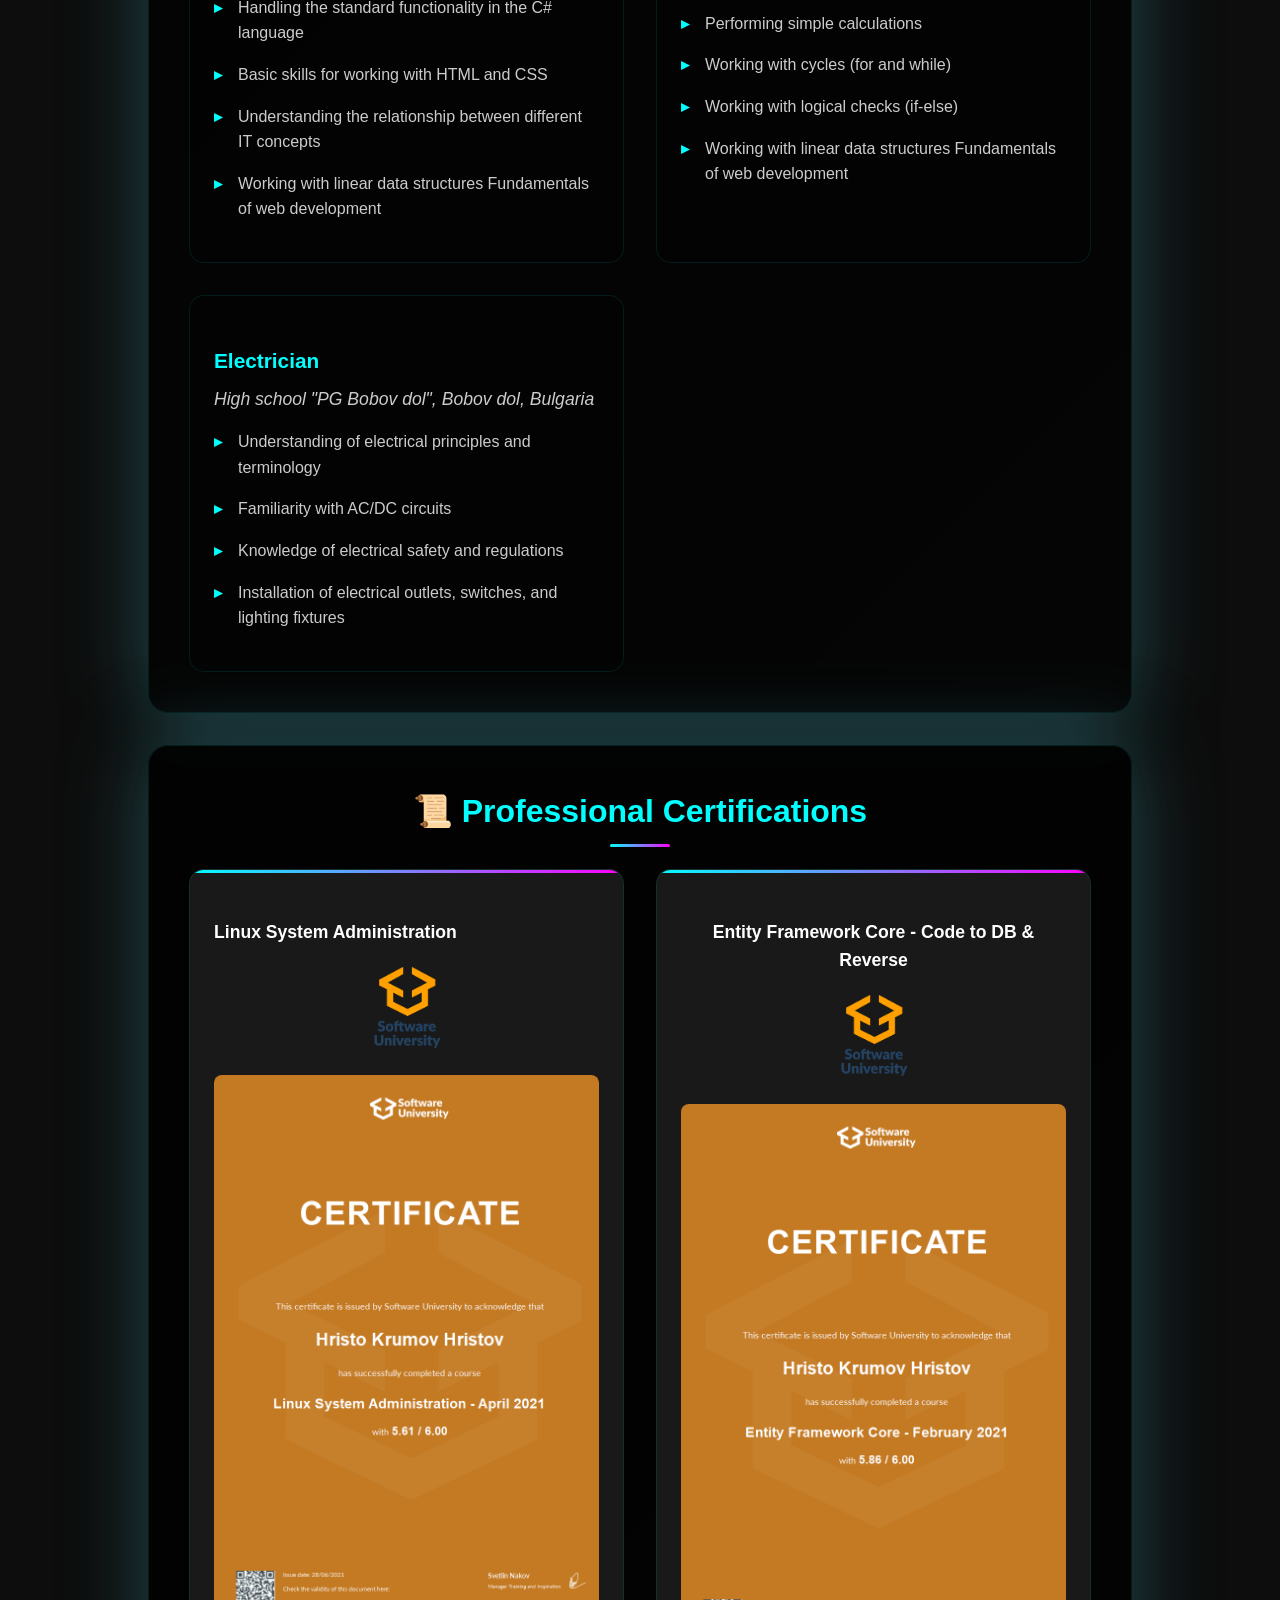
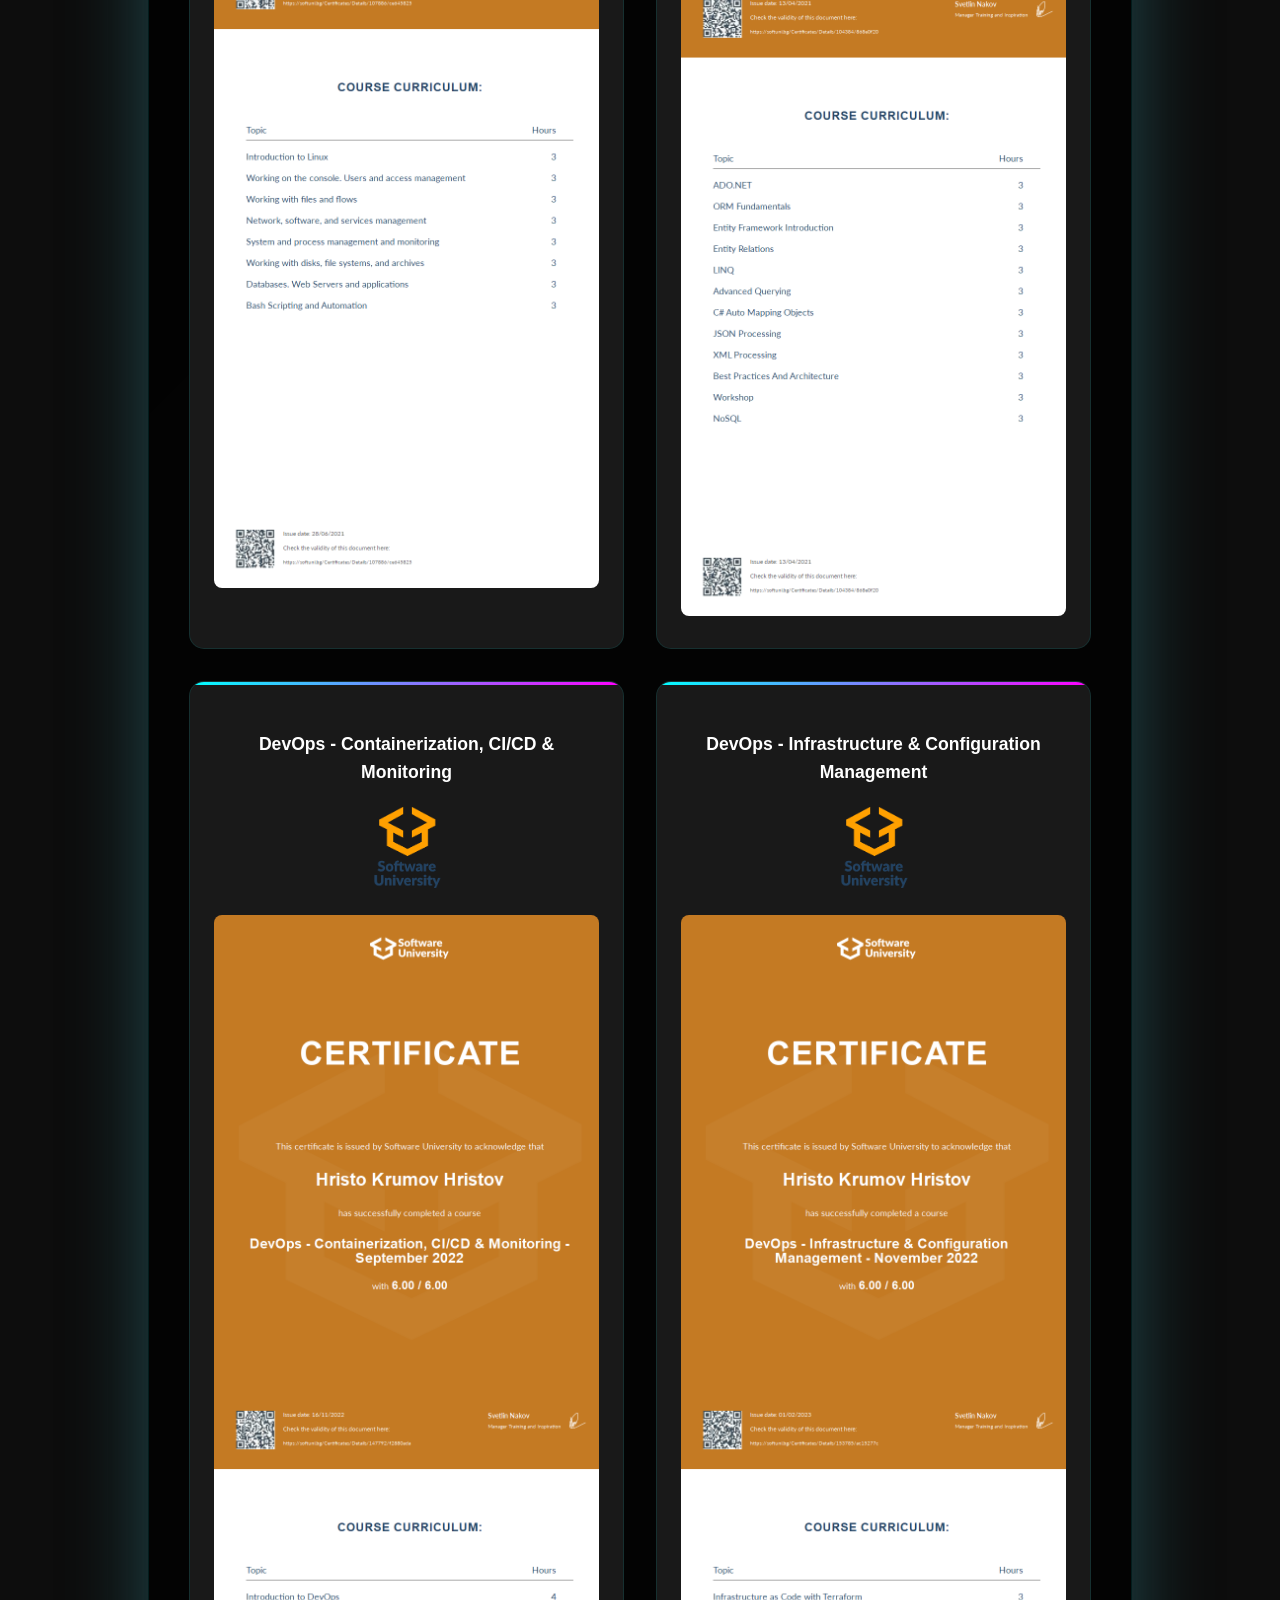
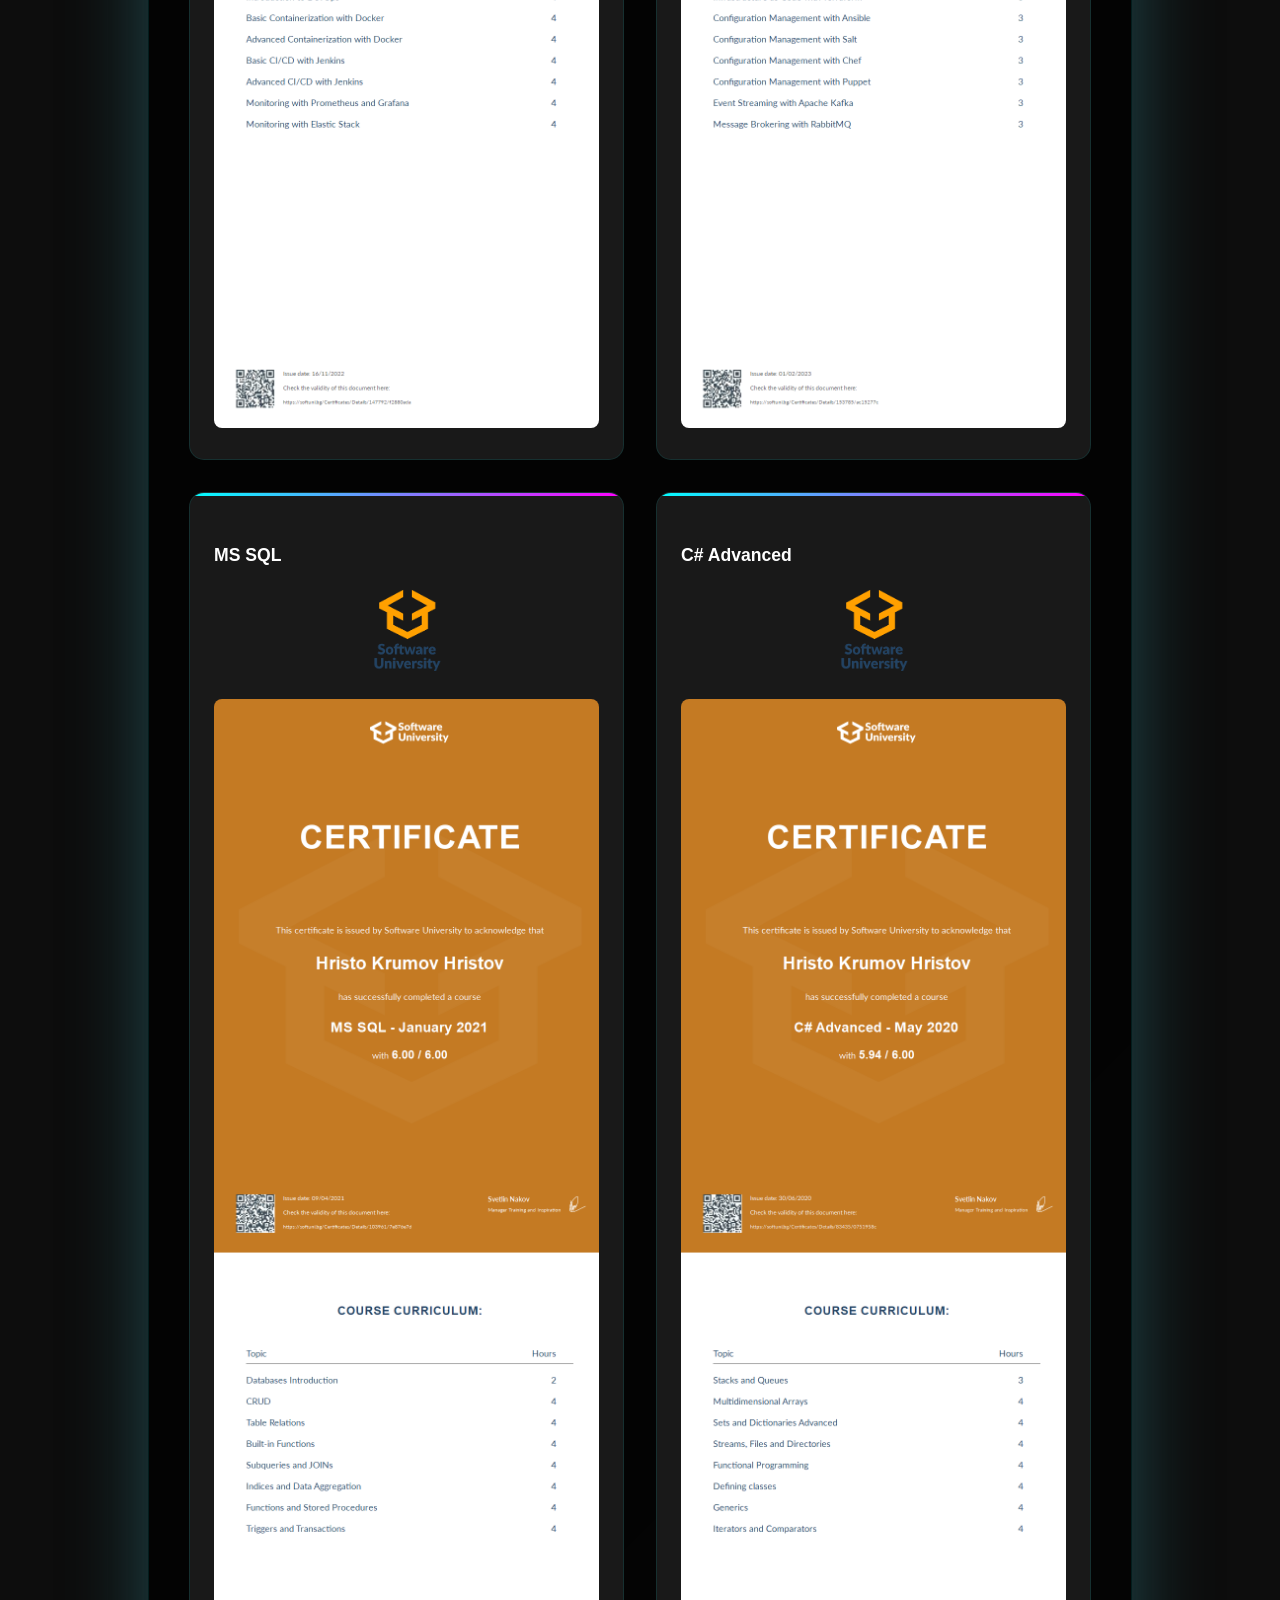
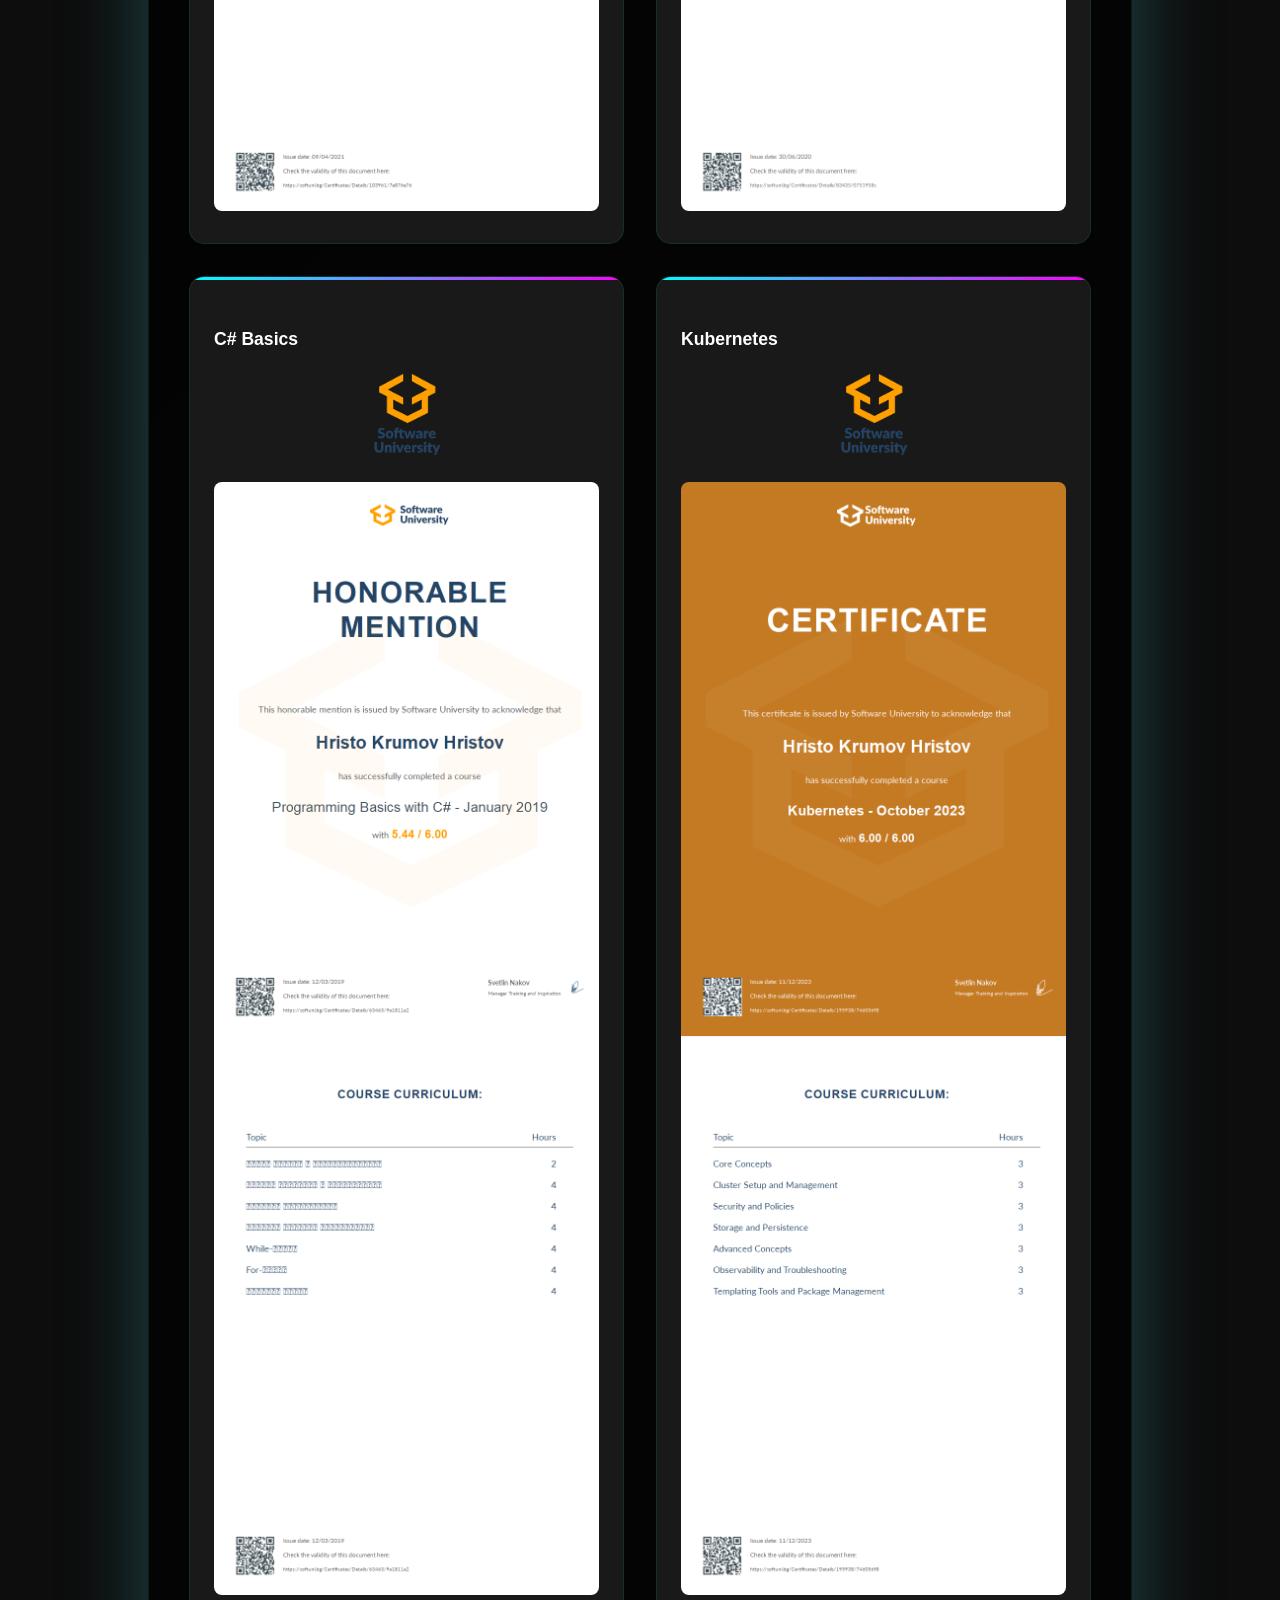
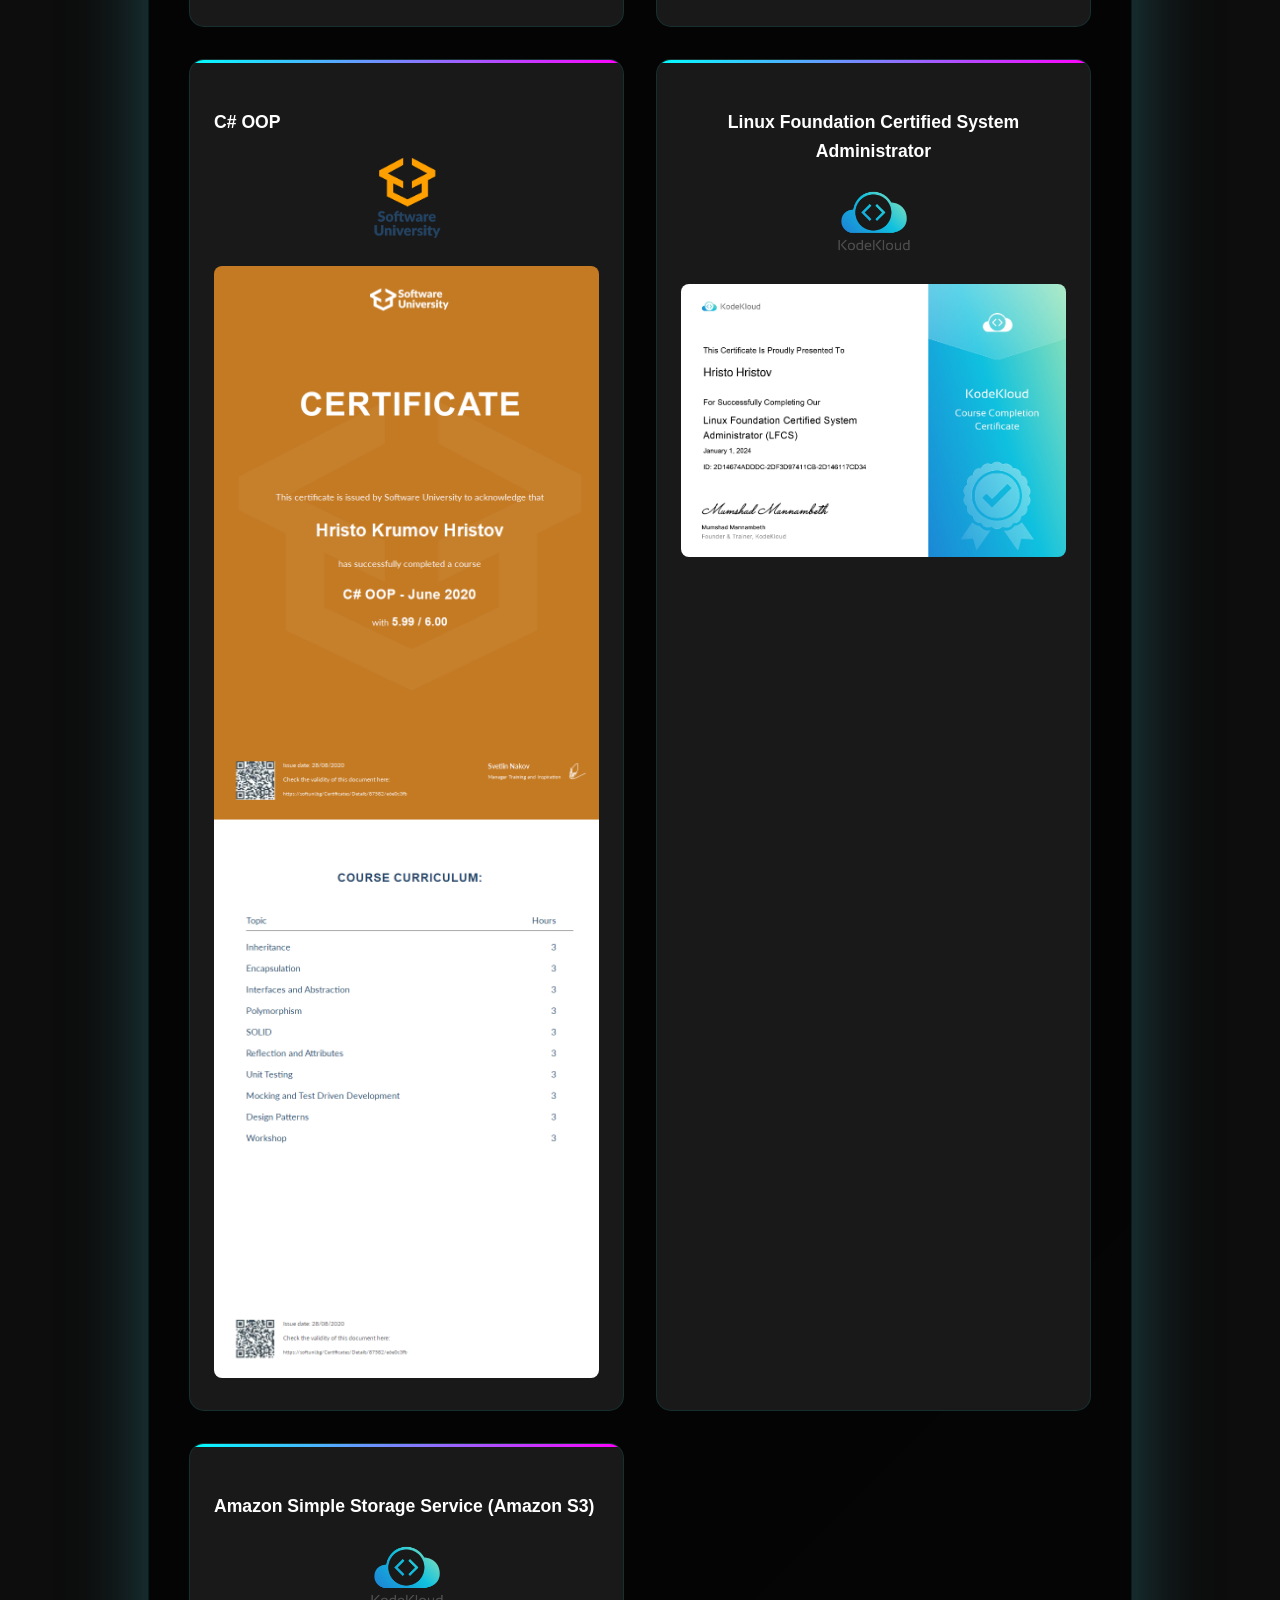
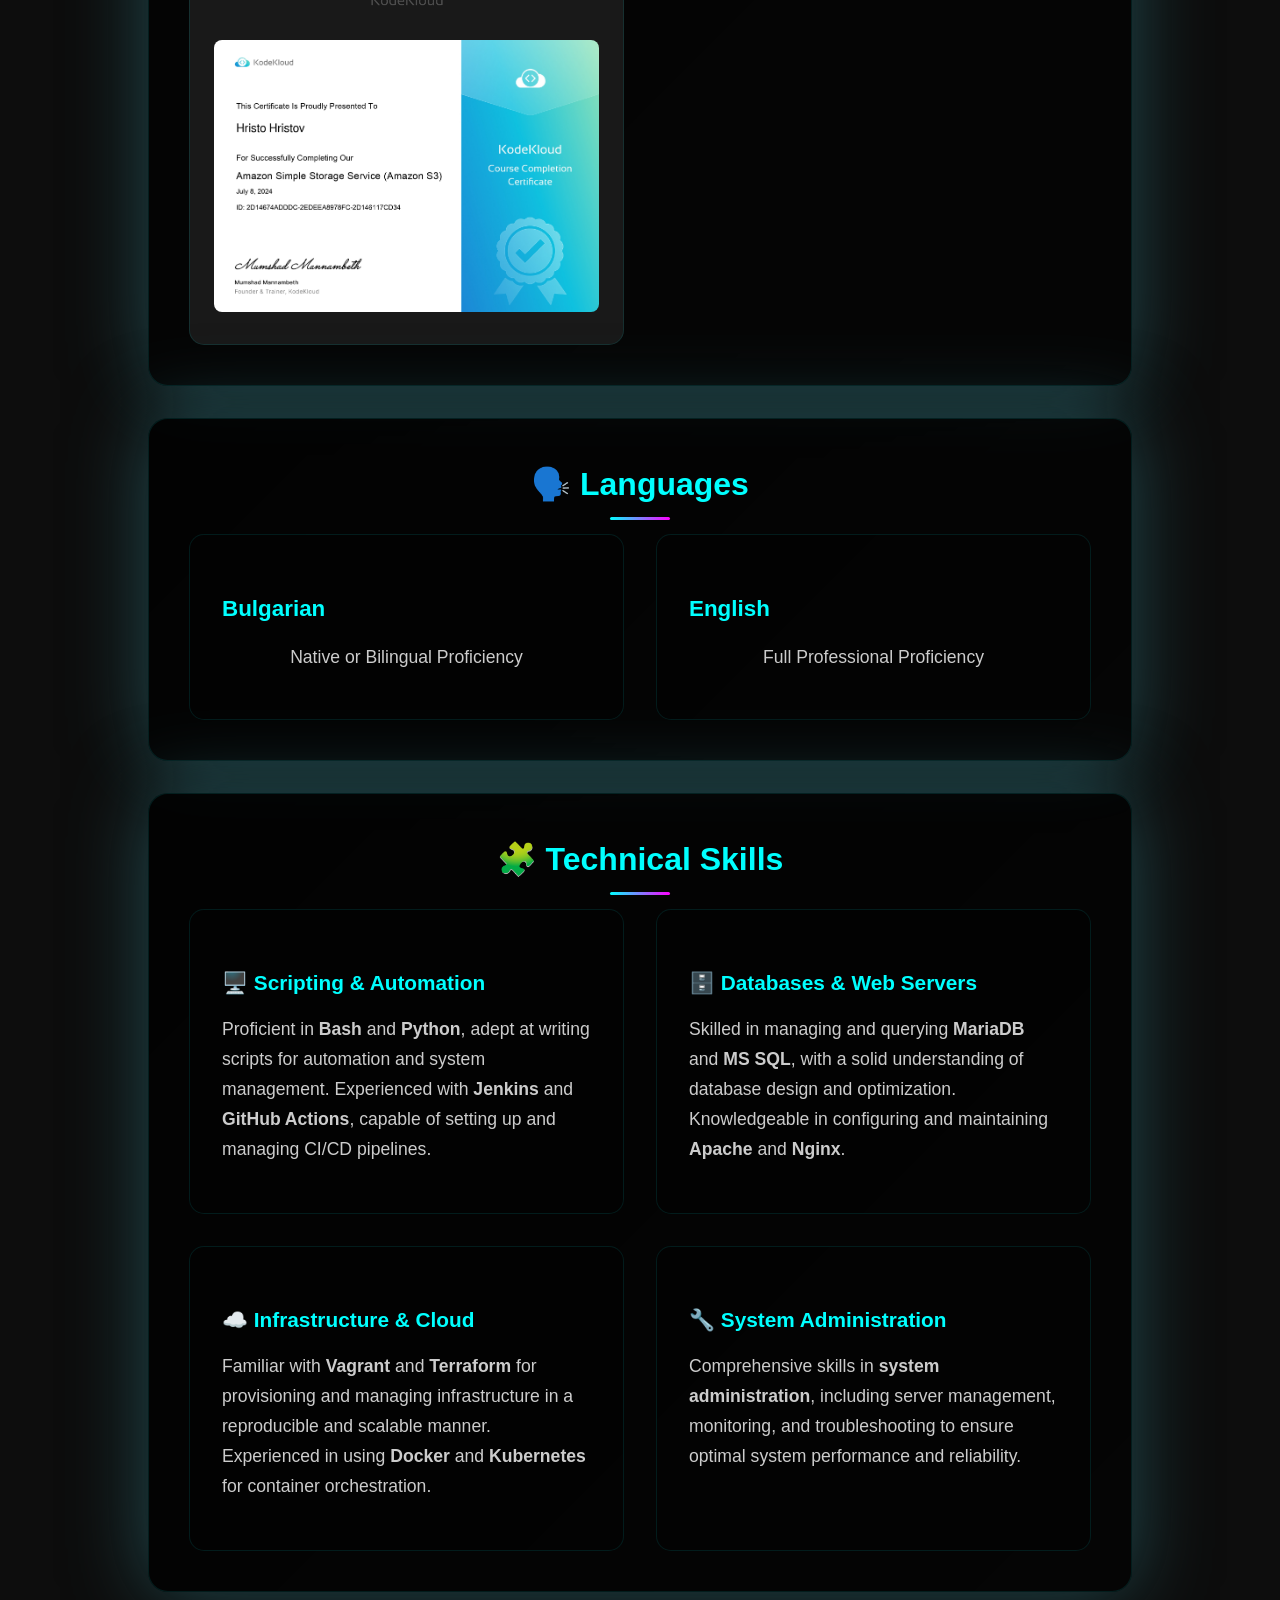
==== commit 5f33c520: "Move files to root directory for GitHub Pages deployment - Moved all website files from personal_por" ====
--- a/index.html
+++ b/index.html
@@ -4,529 +4,397 @@
 <head>
     <meta charset="UTF-8">
     <meta name="viewport" content="width=device-width, initial-scale=1.0">
-    <title>Hristo Hristov - Portfolio</title>
-    <style>
-        body {
-         font-family: Arial, sans-serif;
-         margin: 0;
-         padding: 0;
-         color: #fff;
-         background-color: rgba(0, 0, 0, 0.99);
-         overflow: auto; /* Ensure scrolling is enabled */
-         }
-         header {
-         background: rgba(0, 0, 0, 0.40);
-         color: #fff;
-         text-align: center;
-         padding: 1em 0;
-         margin: 15px auto;
-         position: sticky;
-         z-index: 1;
-         box-shadow: 0 0 0px rgba(53, 135, 145, 0.5);
-         border-radius: 50px;
-         width: 70%;
-         }
-         .profile-container {
-         display: flex;
-         flex-direction: column; /* Stack items vertically */
-         align-items: center;    /* Center items horizontally */
-         gap: 0.1px;              /* Space between profile picture and text */
-         max-width: 1000px;      /* Optional: Limit the width of the container */
-         margin: 0 auto;        /* Center container */
-         }
-         header img {
-         border-radius: 50%;
-         width: 150px;
-         height: 150px;
-         object-fit: cover;
-         }
-         .contact-info {
-         text-align: center; /* Center text under profile picture */
-         font-size: 18px;
-         padding-right: 20px;
-         }
-         .contact-info p {
-         margin: 2px 0;
-         }
-         h1, h2 {
-         margin: 0.5em 0;
-         }
-         .container {
-         width: 80%;
-         max-width: 1200px;
-         margin: auto;
-         padding: 20px;
-         position: relative;
-         z-index: 1;
-         }
-         .section {
-         background: rgba(0, 0, 0, 0.70);
-         margin: 20px;
-         padding: 20px;
-         border-radius: 20px;
-         box-shadow: 0 0 80px rgba(53, 135, 145, 0.5);
-         z-index: 1;
-         }
-         .section ul {
-         list-style: none;
-         padding: 5; /* Removed padding for list items */
-         }
-         .section ul li {
-         margin-bottom: 20px;
-         }
-         footer {
-         text-align: center;
-         padding: 20px 0;
-         background: rgba(0, 0, 0, 0.8);
-         color: rgb(255, 255, 255);
-         }
-         #anonymous {
-         position: fixed;
-         top: 0;
-         left: 0;
-         width: 100%;
-         height: 100%;
-         pointer-events: none;
-         z-index: 0; /* Ensure canvas is behind other content */
-         overflow: hidden;
-         }
-         #anonymous canvas {
-         display: block;
-         }
-         .certificates {
-         display: flex;
-         flex-wrap: wrap;
-         gap: 10px;
-         justify-content: center;
-         }
-         .certificate {
-         background: rgba(27, 27, 27, 0.95);
-         border-radius: 8px;
-         box-shadow: 0 0 10px rgba(0, 0, 0, 0.5);
-         padding: 10px;
-         text-align: center;
-         width: 250px; /* Adjust width as needed */
-         overflow: hidden;
-         }
-         .certificate h3 {
-         margin: 0 0 10px 0;
-         color: #fff;
-         }
-         .certificate .issuer-logo {
-         width: 100px; /* Adjust size as needed */
-         height: auto;
-         margin-bottom: 10px;
-         }
-         .certificate .certificate-image {
-         width: 100%; /* Ensure image fits within the box */
-         border-radius: 8px;
-         height: auto;
-         }
-         .certificate a {
-         text-decoration: none;
-         color: #0f0; /* Added link color for better visibility */
-         }
-         /* Header logos */
-         .header-logo {
-            width: 40px; /* Set desired size */
-            height: auto; /* Maintain aspect ratio */
-            max-height: 30px; /* Optional: Ensures logos do not exceed container size */
-            margin: 0 0.1px; /* Space between logos */
-            object-fit: contain; /* Ensures content fits within the defined width */
-            border-radius: 0; /* Optional: Removes border-radius */
-}
-         .logos {
-            margin-top: 10px;
-            display: flex;
-            justify-content: center;
-            flex-wrap: wrap;
-            gap: 1px; /* Space between logos, optional */
-         }
-         .header-content {
-             position: relative; /* Ensure the container is the reference for the absolute positioning */
-        }
-
-        .contact-info {
-            position: relative; /* Ensure the container is the reference for the absolute positioning */
-            top: 0;
-            right: 0;
-            text-align: right;
-            padding: 2px; /* Optional: Adjust padding as needed */
-            font-size: 18px;
-        }
-        /* Mobile Responsiveness */
-@media (max-width: 768px) {
-    .container {
-        width: 90%; /* Adjust container width on mobile */
-        padding: 15px; /* Slightly increased padding */
-    }
-
-    .section {
-        margin: 15px; /* Reduced margin for tighter spacing */
-        padding: 5px; /* Reduced padding for tighter spacing */
-        border-radius: 10px;
-        font-size: 11px;
-    }
-
-    .profile-container {
-        gap: 10px; /* Maintain increased gap for better spacing */
-    }
-
-    header img {
-        width: 120px;
-        height: 120px;
-    }
-
-    .contact-info {
-        font-size: 7px; /* Restore font size */
-        padding-right: 5px; /* Slightly increased padding */
-    }
-
-    .certificate {
-        width: calc(50% - 10px); /* 50% width minus gap */
-        /* This will ensure at least two certificates per row with some gap */
-    }
-
-    .header-logo {
-        width: 15px; /* Adjust header logo size */
-    }
-
-    .logos {
-        gap: 4px; /* Increase gap between logos */
-    }
-
-    .contact-info {
-        padding: 20px 10px; /* Reduced padding for mobile */
-    }
-
-    h1, h2 {
-        font-size: 1.3em; /* Adjust heading sizes for mobile */
-    }
-
-    h3 {
-      font-size: 1.3em; /* Adjust heading sizes for mobile */
-      align-self: center;
-    }s
-     .section ul {
-        padding-left: 2px; /* Remove padding on the left of the list */
-    }
-
-    .section ul li {
-        margin-left: 2px; /* Remove left margin for list items */
-        padding-left: 2px; /* Remove left padding for list items */
-    }
-}
-
-@media (max-width: 480px) {
-    .contact-info {
-        font-size: 7px; /* Adjust font size */
-        padding-right: 5px; /* Adjust padding for small screens */
-    }
-
-    header img {
-        width: 100px;
-        height: 100px;
-    }
-
-    .certificate {
-        width: calc(100% - 10px); /* Full width with gap */
-        /* This will ensure only one certificate per row on very small screens */
-    }
-
-    .section {
-        padding: 5px; /* Further reduced padding for smaller screens */
-        margin: 10px; /* Remove margin for tighter spacing */
-    }
-     .section ul {
-        padding-left: 2px; /* Remove padding on the left of the list */
-    }
-
-    .section ul li {
-        margin-left: 2px; /* Remove left margin for list items */
-        padding-left: 2px; /* Remove left padding for list items */
-    }
-}
-    </style>
+    <meta name="description" content="Hristo Hristov - DevOps/Unix Engineer Portfolio. Experienced in cloud operations, automation, and system administration.">
+    <meta name="keywords" content="DevOps, Unix Engineer, Cloud Operations, Automation, Kubernetes, Docker, Ansible, Terraform">
+    <meta name="author" content="Hristo Hristov">
+    
+    <title>Hristo Hristov - DevOps/Unix Engineer Portfolio</title>
+    
+    <!-- Preload critical resources -->
+    <link rel="preload" href="styles.css" as="style">
+    <link rel="preload" href="script.js" as="script">
+    
+    <!-- Stylesheets -->
+    <link rel="stylesheet" href="styles.css">
+    
+    <!-- Favicon -->
+    <link rel="icon" type="image/x-icon" href="contacts/personal_picture.jpg">
 </head>
 
 <body>
+    <!-- Loading indicator -->
+    <div id="loading" class="loading-overlay">
+        <div class="loading-spinner"></div>
+        <p>Loading Portfolio...</p>
+    </div>
+
+    <!-- Header Section -->
     <header>
         <div class="header-content">
+            <!-- Profile Section -->
             <div class="profile-container">
-                <img src="contacts/personal_picture.jpg" alt="Hristo Hristov">
+                <img src="contacts/personal_picture.jpg" alt="Hristo Hristov - DevOps Engineer" loading="eager">
                 <div class="profile-text">
                     <h1>Hristo Hristov</h1>
                     <p>DevOps/Unix Engineer</p>
                 </div>
             </div>
-        </div>
-        <!-- Logos Section -->
-        <div class="logos">
-            <img src="technologies/docker.svg" alt="Docker Logo" class="header-logo">
-            <img src="technologies/kubernetes.svg" alt="Kubernetes Logo" class="header-logo">
-            <img src="technologies/ansible.svg" alt="Ansible Logo" class="header-logo">
-            <img src="technologies/terraform.svg" alt="Terraform Logo" class="header-logo">
-            <img src="technologies/aws.svg" alt="AWS Logo" class="header-logo">
-            <img src="technologies/red-hat.svg" alt="Red Hat Logo" class="header-logo">
-            <img src="companies/sap.svg" alt="SAP Logo" class="header-logo">
-            <img src="technologies/bash.svg" alt="Bash Logo" class="header-logo">
-            <img src="technologies/python.svg" alt="Python Logo" class="header-logo">
-            <img src="technologies/csharp.svg" alt="C# Logo" class="header-logo">
-            <img src="technologies/mysql.svg" alt="MySQL Logo" class="header-logo">
-            <img src="technologies/jenkins.svg" alt="Jenkins Logo" class="header-logo">
-            <img src="contacts/github.svg" alt="GitHub Logo" class="header-logo">
-            <img src="technologies/dynatrace.svg" alt="Dynatrace Logo" class="header-logo">
-            <img src="technologies/servicenow.svg" alt="ServiceNow Logo" class="header-logo">
-            <img src="technologies/jira.svg" alt="Jira Logo" class="header-logo">
-
+            
         </div>
     </header>
-    <div class="container">
-        <section class="section">
+
+    <!-- Main Content -->
+    <main class="container">
+        <!-- About Me Section -->
+        <section class="section" id="about">
             <h2>About Me</h2>
-            <br>
-            <h3>👋 Hi, I'm Hristo Hristov</h3>
-            <p>I'm a DevOps/Unix Engineer based in Dupnitsa, Bulgaria. My work focuses on cloud operations, performance monitoring, and automation. I'm committed to continuously enhancing my skills and contributing to building efficient, reliable systems
-                by taking a thoughtful, collaborative approach.</p>
-            <h3>💻 My Background</h3>
-            <p>I have experience across cloud environments, programming, and system administration. My passion lies in developing solutions that improve performance, automate workflows, and ensure system stability. I believe in the power of teamwork and
-                continuous learning. I'm always eager to learn from others, and I enjoy sharing my knowledge to help ensure the success of the teams and projects I work on.</p>
-           
-          <!-- Contact Info Section -->
-          <div class="contact-info">
-            <h3><strong>Contacts:</strong></h3>
-            <a href="https://www.linkedin.com/in/nysgoth/">
-                <img src="contacts/linkedin.svg" alt="LinkedIn Logo" class="header-logo">
-            </a>
-            <a href="https://github.com/jbravoturtle">
-                <img src="contacts/github.svg" alt="GitHub Logo" class="header-logo">
-            </a>
-            <a href="https://www.facebook.com/nysgoth">
-                <img src="contacts/facebook.svg" alt="Facebook Logo" class="header-logo">
-            </a>
-            <br></br>
-            <p><strong>Email: </strong><a href="mailto:hkhristov8@gmail.com" style="text-decoration: none; color: cyan;">hkhristov8@gmail.com</a></p>
-            <p><strong>Phone: </strong>+359 895 984 922</p>
-            <p><strong>Location: </strong>Dupnitsa, Bulgaria</p>
-        </div>
+            <div class="about-content">
+                <h3>👋 Hi, I'm Hristo Hristov</h3>
+                <p>I'm a DevOps/Unix Engineer based in Dupnitsa, Bulgaria. My work focuses on cloud operations, performance monitoring, and automation. I'm committed to continuously enhancing my skills and contributing to building efficient, reliable systems by taking a thoughtful, collaborative approach.</p>
+                
+                <h3>💻 My Background</h3>
+                <p>I have experience across cloud environments, programming, and system administration. My passion lies in developing solutions that improve performance, automate workflows, and ensure system stability. I believe in the power of teamwork and continuous learning. I'm always eager to learn from others, and I enjoy sharing my knowledge to help ensure the success of the teams and projects I work on.</p>
+                
+                <!-- Technology Stack Logos -->
+                <div class="tech-logos-container">
+                    <h3>🛠️ Technology Stack</h3>
+                    <div class="tech-logos-grid" aria-label="Technology Stack">
+                        <div class="tech-logo-item">
+                            <img src="technologies/docker.svg" alt="Docker" class="tech-logo" title="Docker">
+                            <span class="tech-label">Docker</span>
+                        </div>
+                        <div class="tech-logo-item">
+                            <img src="technologies/kubernetes.svg" alt="Kubernetes" class="tech-logo" title="Kubernetes">
+                            <span class="tech-label">Kubernetes</span>
+                        </div>
+                        <div class="tech-logo-item">
+                            <img src="technologies/ansible.svg" alt="Ansible" class="tech-logo" title="Ansible">
+                            <span class="tech-label">Ansible</span>
+                        </div>
+                        <div class="tech-logo-item">
+                            <img src="technologies/terraform.svg" alt="Terraform" class="tech-logo" title="Terraform">
+                            <span class="tech-label">Terraform</span>
+                        </div>
+                        <div class="tech-logo-item">
+                            <img src="technologies/aws.svg" alt="AWS" class="tech-logo" title="AWS">
+                            <span class="tech-label">AWS</span>
+                        </div>
+                        <div class="tech-logo-item">
+                            <img src="technologies/red-hat.svg" alt="Red Hat" class="tech-logo" title="Red Hat">
+                            <span class="tech-label">Red Hat</span>
+                        </div>
+                        <div class="tech-logo-item">
+                            <img src="technologies/sap.svg" alt="SAP" class="tech-logo" title="SAP">
+                            <span class="tech-label">SAP</span>
+                        </div>
+                        <div class="tech-logo-item">
+                            <img src="technologies/bash.svg" alt="Bash" class="tech-logo" title="Bash">
+                            <span class="tech-label">Bash</span>
+                        </div>
+                        <div class="tech-logo-item">
+                            <img src="technologies/python.svg" alt="Python" class="tech-logo" title="Python">
+                            <span class="tech-label">Python</span>
+                        </div>
+                        <div class="tech-logo-item">
+                            <img src="technologies/csharp.svg" alt="C#" class="tech-logo" title="C#">
+                            <span class="tech-label">C#</span>
+                        </div>
+                        <div class="tech-logo-item">
+                            <img src="technologies/mysql.svg" alt="MySQL" class="tech-logo" title="MySQL">
+                            <span class="tech-label">MySQL</span>
+                        </div>
+                        <div class="tech-logo-item">
+                            <img src="technologies/jenkins.svg" alt="Jenkins" class="tech-logo" title="Jenkins">
+                            <span class="tech-label">Jenkins</span>
+                        </div>
+                        <div class="tech-logo-item">
+                            <img src="contacts/github.svg" alt="GitHub" class="tech-logo" title="GitHub">
+                            <span class="tech-label">GitHub</span>
+                        </div>
+                        <div class="tech-logo-item">
+                            <img src="technologies/dynatrace.svg" alt="Dynatrace" class="tech-logo" title="Dynatrace">
+                            <span class="tech-label">Dynatrace</span>
+                        </div>
+                        <div class="tech-logo-item">
+                            <img src="technologies/servicenow.svg" alt="ServiceNow" class="tech-logo" title="ServiceNow">
+                            <span class="tech-label">ServiceNow</span>
+                        </div>
+                        <div class="tech-logo-item">
+                            <img src="technologies/jira.svg" alt="Jira" class="tech-logo" title="Jira">
+                            <span class="tech-label">Jira</span>
+                        </div>
+                    </div>
+                </div>
+                
+                <!-- Contact Information -->
+                <div class="contact-info">
+                    <h3><strong>Get In Touch</strong></h3>
+                    <div class="social-links">
+                        <a href="https://www.linkedin.com/in/nysgoth/" target="_blank" rel="noopener noreferrer" aria-label="LinkedIn Profile">
+                            <img src="contacts/linkedin.svg" alt="LinkedIn" class="header-logo">
+                        </a>
+                        <a href="https://github.com/jbravoturtle" target="_blank" rel="noopener noreferrer" aria-label="GitHub Profile">
+                            <img src="contacts/github.svg" alt="GitHub" class="header-logo">
+                        </a>
+                        <a href="https://www.facebook.com/nysgoth" target="_blank" rel="noopener noreferrer" aria-label="Facebook Profile">
+                            <img src="contacts/facebook.svg" alt="Facebook" class="header-logo">
+                        </a>
+                    </div>
+                    
+                    <div class="contact-details">
+                        <p><strong>Email: </strong><a href="mailto:hkhristov8@gmail.com">hkhristov8@gmail.com</a></p>
+                        <p><strong>Phone: </strong>+359 895 984 922</p>
+                        <p><strong>Location: </strong>Dupnitsa, Bulgaria</p>
+                    </div>
+                </div>
+            </div>
         </section>
-        <section class="section">
-            <h2>🏢 Experience</h2>
-            <ul>
-               <br>
-                <h3 style="display: flex; align-items: center;">
-                <img src="companies/sap.svg" alt="SAP Logo" class="header-logo" style="width: 80px; height: 50px; margin-right: 10px;">
-                <strong>DevOps Engineer</strong> 
-            </h3>
-                <li>Location: Sofia, Bulgaria</li>
-                <li>SAP Labs Bulgaria (JAN/2023 - Now)</li>
-                <li>
-                    Responsibilities:
-
-                    <ul>
-                        <br>
-                        <li>- Proven experience in cloud operations, performance and availability monitoring</li>
-                        <li>- Strong proficiency in scripting and automation, particularly in the context of availability monitoring</li>
-                        <li>- Excellent problem-solving, troubleshooting and integration skills</li>
-                        <li>- Knowledge of DevOps practices and experience working in agile environments</li>
-                        <li>- Strong communication and teamwork abilities</li>
-                        <br>
-                    </ul>
-                </li>
-
-                <h3 style="display: flex; align-items: center;">
-                <img src="companies/dxc-logo.svg" alt="DXC Technology Logo" style="width: 60px; height: auto; margin-right: 10px;">
-                <strong>Unix System Admin</strong> 
-                <li></li>
-              </h3>
-                <li>Location: Business Park, Sofia, Bulgaria</li>
-                <li>DXC Technology (DEC/2021 - JAN/2023) </li>
-                <li>
-                    Responsibilities:
-
-                    <ul>
-                        <br>
-                        <li>- Installs, configures, and maintains Linux operating systems</li>
-                        <li>- Analyzes and resolves problems associated with the operating system's servers, hardware, applications, and software</li>
-                        <li>- Monitors systems performance and ensures compliance with security standards</li>
-                        <br>
-                    </ul>
-                </li>
-                <h3 style="display: flex; align-items: center; margin: 0;">
-                <img src="companies/cisco-logo.svg" alt="Cisco Logo" style="width: 80px; height: auto; margin-right: 10px;">
-                <strong>Computer Technician </strong>
-              </h3>
-                <br>
-                <li>Location: Veliko Tarnovo, Bulgaria</li>
-                <li>Cisco NetAcad (JAN/2018 - JUN/2018)</li>
-                <li>
-                    Responsibilities:
-
-                    <ul>
-                     <br>
-                        <li>- Installation, configuration, and maintenance of computer hardware and software systems</li>
-                        <li>- Diagnosing and troubleshooting technical issues to ensure optimal performance</li>
-                        <li>- Performing regular maintenance and system updates</li>
-                        <li>- Providing user support and resolving technical problems to minimize downtime</li>
-                        <br>
-                    </ul>
-                </li>
-            </ul>
+
+        <!-- Experience Section -->
+        <section class="section" id="experience">
+            <h2>🏢 Professional Experience</h2>
+            <div class="experience-timeline">
+                <div class="experience-item">
+                    <div class="experience-header">
+                        <img src="companies/dsk-logo.svg" alt="DSK Bank Logo" class="company-logo">
+                        <div class="experience-title">
+                            <h3>Site Reliability Engineer (SRE)</h3>
+                            <p class="company-name">DSK Bank</p>
+                            <p class="duration">June 2024 - Present</p>
+                            <p class="location">📍 Sofia, Bulgaria</p>
+                        </div>
+                    </div>
+                    <div class="responsibilities">
+                        <h4>Key Responsibilities:</h4>
+                        <ul>
+                            <li>Managing Azure Infrastructure for DSK Mobile mobile application</li>
+                            <li>Implementing and maintaining SRE practices and principles</li>
+                            <li>Ensuring high availability and reliability of critical banking systems</li>
+                            <li>Monitoring and optimizing cloud infrastructure performance</li>
+                            <li>Collaborating with development teams on infrastructure requirements</li>
+                        </ul>
+                    </div>
+                </div>
+
+                <div class="experience-item">
+                    <div class="experience-header">
+                        <img src="companies/sap.svg" alt="SAP Logo" class="company-logo">
+                        <div class="experience-title">
+                            <h3>DevOps Engineer</h3>
+                            <p class="company-name">SAP Labs Bulgaria</p>
+                            <p class="duration">January 2023 - June 2024</p>
+                            <p class="location">📍 Sofia, Bulgaria</p>
+                        </div>
+                    </div>
+                    <div class="responsibilities">
+                        <h4>Key Responsibilities:</h4>
+                        <ul>
+                            <li>Proven experience in cloud operations, performance and availability monitoring</li>
+                            <li>Strong proficiency in scripting and automation, particularly in the context of availability monitoring</li>
+                            <li>Excellent problem-solving, troubleshooting and integration skills</li>
+                            <li>Knowledge of DevOps practices and experience working in agile environments</li>
+                            <li>Strong communication and teamwork abilities</li>
+                        </ul>
+                    </div>
+                </div>
+
+                <div class="experience-item">
+                    <div class="experience-header">
+                        <img src="companies/dxc-logo.svg" alt="DXC Technology Logo" class="company-logo">
+                        <div class="experience-title">
+                            <h3>Unix System Administrator</h3>
+                            <p class="company-name">DXC Technology</p>
+                            <p class="duration">December 2021 - January 2023</p>
+                            <p class="location">📍 Business Park, Sofia, Bulgaria</p>
+                        </div>
+                    </div>
+                    <div class="responsibilities">
+                        <h4>Key Responsibilities:</h4>
+                        <ul>
+                            <li>Installs, configures, and maintains Linux operating systems</li>
+                            <li>Analyzes and resolves problems associated with the operating system's servers, hardware, applications, and software</li>
+                            <li>Monitors systems performance and ensures compliance with security standards</li>
+                        </ul>
+                    </div>
+                </div>
+
+                <div class="experience-item">
+                    <div class="experience-header">
+                        <img src="companies/cisco-logo.svg" alt="Cisco Logo" class="company-logo">
+                        <div class="experience-title">
+                            <h3>Computer Technician</h3>
+                            <p class="company-name">Cisco NetAcad</p>
+                            <p class="duration">January 2018 - June 2018</p>
+                            <p class="location">📍 Veliko Tarnovo, Bulgaria</p>
+                        </div>
+                    </div>
+                    <div class="responsibilities">
+                        <h4>Key Responsibilities:</h4>
+                        <ul>
+                            <li>Installation, configuration, and maintenance of computer hardware and software systems</li>
+                            <li>Diagnosing and troubleshooting technical issues to ensure optimal performance</li>
+                            <li>Performing regular maintenance and system updates</li>
+                            <li>Providing user support and resolving technical problems to minimize downtime</li>
+                        </ul>
+                    </div>
+                </div>
+            </div>
         </section>
-        <section class="section">
+
+        <!-- Education Section -->
+        <section class="section" id="education">
             <h2>🎓 Education & Training</h2>
-            <ul>
-                <li>
-                  <br>
-                    <strong>Kubernetes</strong> - Software University (SoftUni), Sofia, Bulgaria
-                    <ul>
-                     <br>
-                        <li>- Building and working with Kubernetes clusters</li>
-                        <li>- Detect and debug cluster performance</li>
-                        <li>- Deploy and manage applications in Kubernetes</li>
-                        <li>- Knowing and working with base objects in Kubernetes</li>
-                        <li>- Detect and debug application performance</li>
-                        <br>
-                    </ul>
-                </li>
-                <li>
-                    <strong>DevOps - Containerization, CI/CD & Monitoring</strong> - Software University (SoftUni), Sofia, Bulgaria
-                    <ul>
-                     <br>
-                        <li>- Installing and working with the ELK Stack</li>
-                        <li>- Installing and working with Jenkins</li>
-                        <li>- Installing and working with Prometheus and Grafana</li>
-                        <li>- Installing and working with Docker</li>
-                        <li>- Working with version control systems (git)</li>
-                        <br>
-                    </ul>
-                </li>
-                <li>
-                    <strong>DevOps - Infrastructure & Configuration Management</strong> - Software University (SoftUni), Sofia, Bulgaria
-                    <ul>
-                     <br>
-                        <li>- Installing and working with SaltStack</li>
-                        <li>- Installing and working with Chef</li>
-                        <li>- Installing and working with Apache Kafka</li>
-                        <li>- Installing and working with Ansible</li>
-                        <li>- Installing and working Terraform</li>
-                        <li>- Installing and working Puppet</li>
-                        <li>- Installing and working RabbitMQ</li>
-                        <br>
-                    </ul>
-                </li>
-                <li>
-                    <strong>Linux System Administration</strong> - Software University (SoftUni), Sofia, Bulgaria
-                    <ul>
-                     <br>
-                        <li>- Installation and management of software</li>
-                        <li>- Management of users and access rights</li>
-                        <li>- Setting up network connectivity and services</li>
-                        <li>- Install and configure Linux-based operating systems</li>
-                        <li>- Creation of scripts and automation of tasks</li>
-                        <br>
-                    </ul>
-                </li>
-                <li>
-                    <strong>IT Essentials</strong> - Cisco Networking Academy, Veliko Tarnovo, Bulgaria
-                    <ul>
-                     <br>
-                        <li>- Basics of computer networks</li>
-                        <li>- Work with Routers, Switches, RJ-45, coaxial and optical cables</li>
-                        <li>- Safe workplace procedures</li>
-                        <li>- Working with Packet Tracer (Virtual networking)</li>
-                        <li>- Preventive measures during work and steps to eliminate problems (Analytical thinking)</li>
-                        <li>- OSI and DOD models on the Internet.</li>
-                        <li>- Basics of operating systems (Windows and Linux)</li>
-                        <li>- Assembly of computer components</li>
-                        <li>- Net security</li>
-                        <br>
-                    </ul>
-                </li>
-                <li>
-                    <strong>C# Database (MS SQL & Entity Framework Core)</strong> - Software University (SoftUni), Sofia, Bulgaria
-                    <ul>
-                     <br>
-                        <li>- Building a database architecture</li>
-                        <li>- Working with a database using ORM</li>
-                        <li>- Data retrieval via LINQ requests</li>
-                        <li>- Using the Database First approach</li>
-                        <li>- Using the Code First approach</li>
-                        <li>- Work with different data formats - XML, JSON</li>
-                        <br>
-                    </ul>
-                </li>
-                <li>
-                    <strong>C# OOP</strong> - Software University (SoftUni), Sofia, Bulgaria
-                    <ul>
-                     <br>
-                        <li>- Understanding the object-oriented programming paradigm</li>
-                        <li>- Creation of a hierarchy of classes and inheritance</li>
-                        <li>- Data encapsulation</li>
-                        <li>- Application of the principles of object-oriented programming</li>
-                        <li>- Use of Reflection API</li>
-                        <li>- Component & unit testing</li>
-                        <br>
-                    </ul>
-                </li>
-                <li>
-                    <strong>C# Advanced</strong> - Software University (SoftUni), Sofia, Bulgaria
-                    <ul>
-                     <br>
-                        <li>- Working with multidimensional and associative data structures</li>
-                        <li>- Application of basic algorithms</li>
-                        <li>- Work with data streams, files and directories</li>
-                        <li>- Creation of linear data structures</li>
-                        <li>- Implementation of functional programming</li>
-                        <li>- Create template classes</li>
-                        <br>
-                    </ul>
-                </li>
-                <li>
-                    <strong>C# Fundamentals</strong> - Software University (SoftUni), Sofia, Bulgaria
-                    <ul>
-                     <br>
-                        <li>- Analysis of complex problems and reduction to computer-executable steps</li>
-                        <li>- Handling the standard functionality in the C# language</li>
-                        <li>- Basic skills for working with HTML and CSS</li>
-                        <li>- Understanding the relationship between di􏰀erent IT concepts</li>
-                        <li>- Working with linear data structures Fundamentals of web development</li>
-                        <br>
-                    </ul>
-                </li>
-                <li>
-                    <strong>C# Basics</strong> - Software University (SoftUni), Sofia, Bulgaria
-                    <ul>
-                     <br>
-                        <li>- Working with the console (data input and output)</li>
-                        <li>- Work with more complex logical checks</li>
-                        <li>- Performing simple calculations</li>
-                        <li>- Working with cycles (for and while)</li>
-                        <li>- Working with logical checks (if-else)</li>
-                        <li>- Working with linear data structures Fundamentals of web development</li>
-                        <br>
-                    </ul>
-                </li>
-                <li>
-                    <strong>Electrician</strong> - High school “PG Bobov dol”, Bobov dol, Bulgaria
-                    <ul>
-                     <br>
-                        <li>- Understanding of electrical principles and terminology.</li>
-                        <li>- Familiarity with AC/DC circuits.</li>
-                        <li>- Knowledge of electrical safety and regulations.</li>
-                        <li>- Installation of electrical outlets, switches, and lighting fixtures.</li>
-                        <br>
-                    </ul>
-                </li>
-            </ul>
+            <div class="education-grid">
+                <div class="education-item">
+                    <h3>Kubernetes</h3>
+                    <p class="institution">Software University (SoftUni), Sofia, Bulgaria</p>
+                    <ul>
+                        <li>Building and working with Kubernetes clusters</li>
+                        <li>Detect and debug cluster performance</li>
+                        <li>Deploy and manage applications in Kubernetes</li>
+                        <li>Knowing and working with base objects in Kubernetes</li>
+                        <li>Detect and debug application performance</li>
+                    </ul>
+                </div>
+
+                <div class="education-item">
+                    <h3>DevOps - Containerization, CI/CD & Monitoring</h3>
+                    <p class="institution">Software University (SoftUni), Sofia, Bulgaria</p>
+                    <ul>
+                        <li>Installing and working with the ELK Stack</li>
+                        <li>Installing and working with Jenkins</li>
+                        <li>Installing and working with Prometheus and Grafana</li>
+                        <li>Installing and working with Docker</li>
+                        <li>Working with version control systems (git)</li>
+                    </ul>
+                </div>
+
+                <div class="education-item">
+                    <h3>DevOps - Infrastructure & Configuration Management</h3>
+                    <p class="institution">Software University (SoftUni), Sofia, Bulgaria</p>
+                    <ul>
+                        <li>Installing and working with SaltStack</li>
+                        <li>Installing and working with Chef</li>
+                        <li>Installing and working with Apache Kafka</li>
+                        <li>Installing and working with Ansible</li>
+                        <li>Installing and working Terraform</li>
+                        <li>Installing and working Puppet</li>
+                        <li>Installing and working RabbitMQ</li>
+                    </ul>
+                </div>
+
+                <div class="education-item">
+                    <h3>Linux System Administration</h3>
+                    <p class="institution">Software University (SoftUni), Sofia, Bulgaria</p>
+                    <ul>
+                        <li>Installation and management of software</li>
+                        <li>Management of users and access rights</li>
+                        <li>Setting up network connectivity and services</li>
+                        <li>Install and configure Linux-based operating systems</li>
+                        <li>Creation of scripts and automation of tasks</li>
+                    </ul>
+                </div>
+
+                <div class="education-item">
+                    <h3>IT Essentials</h3>
+                    <p class="institution">Cisco Networking Academy, Veliko Tarnovo, Bulgaria</p>
+                    <ul>
+                        <li>Basics of computer networks</li>
+                        <li>Work with Routers, Switches, RJ-45, coaxial and optical cables</li>
+                        <li>Safe workplace procedures</li>
+                        <li>Working with Packet Tracer (Virtual networking)</li>
+                        <li>Preventive measures during work and steps to eliminate problems (Analytical thinking)</li>
+                        <li>OSI and DOD models on the Internet</li>
+                        <li>Basics of operating systems (Windows and Linux)</li>
+                        <li>Assembly of computer components</li>
+                        <li>Net security</li>
+                    </ul>
+                </div>
+
+                <div class="education-item">
+                    <h3>C# Database (MS SQL & Entity Framework Core)</h3>
+                    <p class="institution">Software University (SoftUni), Sofia, Bulgaria</p>
+                    <ul>
+                        <li>Building a database architecture</li>
+                        <li>Working with a database using ORM</li>
+                        <li>Data retrieval via LINQ requests</li>
+                        <li>Using the Database First approach</li>
+                        <li>Using the Code First approach</li>
+                        <li>Work with different data formats - XML, JSON</li>
+                    </ul>
+                </div>
+
+                <div class="education-item">
+                    <h3>C# OOP</h3>
+                    <p class="institution">Software University (SoftUni), Sofia, Bulgaria</p>
+                    <ul>
+                        <li>Understanding the object-oriented programming paradigm</li>
+                        <li>Creation of a hierarchy of classes and inheritance</li>
+                        <li>Data encapsulation</li>
+                        <li>Application of the principles of object-oriented programming</li>
+                        <li>Use of Reflection API</li>
+                        <li>Component & unit testing</li>
+                    </ul>
+                </div>
+
+                <div class="education-item">
+                    <h3>C# Advanced</h3>
+                    <p class="institution">Software University (SoftUni), Sofia, Bulgaria</p>
+                    <ul>
+                        <li>Working with multidimensional and associative data structures</li>
+                        <li>Application of basic algorithms</li>
+                        <li>Work with data streams, files and directories</li>
+                        <li>Creation of linear data structures</li>
+                        <li>Implementation of functional programming</li>
+                        <li>Create template classes</li>
+                    </ul>
+                </div>
+
+                <div class="education-item">
+                    <h3>C# Fundamentals</h3>
+                    <p class="institution">Software University (SoftUni), Sofia, Bulgaria</p>
+                    <ul>
+                        <li>Analysis of complex problems and reduction to computer-executable steps</li>
+                        <li>Handling the standard functionality in the C# language</li>
+                        <li>Basic skills for working with HTML and CSS</li>
+                        <li>Understanding the relationship between different IT concepts</li>
+                        <li>Working with linear data structures Fundamentals of web development</li>
+                    </ul>
+                </div>
+
+                <div class="education-item">
+                    <h3>C# Basics</h3>
+                    <p class="institution">Software University (SoftUni), Sofia, Bulgaria</p>
+                    <ul>
+                        <li>Working with the console (data input and output)</li>
+                        <li>Work with more complex logical checks</li>
+                        <li>Performing simple calculations</li>
+                        <li>Working with cycles (for and while)</li>
+                        <li>Working with logical checks (if-else)</li>
+                        <li>Working with linear data structures Fundamentals of web development</li>
+                    </ul>
+                </div>
+
+                <div class="education-item">
+                    <h3>Electrician</h3>
+                    <p class="institution">High school "PG Bobov dol", Bobov dol, Bulgaria</p>
+                    <ul>
+                        <li>Understanding of electrical principles and terminology</li>
+                        <li>Familiarity with AC/DC circuits</li>
+                        <li>Knowledge of electrical safety and regulations</li>
+                        <li>Installation of electrical outlets, switches, and lighting fixtures</li>
+                    </ul>
+                </div>
+            </div>
         </section>
-        <section class="section">
-            <h2>📜 Certifications</h2>
-            <br>
+
+        <!-- Certifications Section -->
+        <section class="section" id="certifications">
+            <h2>📜 Professional Certifications</h2>
             <div class="certificates">
                 <div class="certificate">
                     <h3>Linux System Administration</h3>
-                    <a href="https://softuni.bg/certificates/details/107886/ce645825" target="_blank">
+                    <a href="https://softuni.bg/certificates/details/107886/ce645825" target="_blank" rel="noopener noreferrer">
                         <img src="certifications/softuni-logo.png" alt="SoftUni" class="issuer-logo">
                         <img src="certifications/linux-certificate.jpg" alt="Linux System Administration Certificate" class="certificate-image">
                     </a>
@@ -534,180 +402,139 @@
 
                 <div class="certificate">
                     <h3>Entity Framework Core - Code to DB & Reverse</h3>
-                    <a href="https://softuni.bg/certificates/details/104384/868e0f20" target="_blank">
+                    <a href="https://softuni.bg/certificates/details/104384/868e0f20" target="_blank" rel="noopener noreferrer">
                         <img src="certifications/softuni-logo.png" alt="SoftUni" class="issuer-logo">
                         <img src="certifications/entity-framework-core.jpg" alt="Entity Framework Core Certificate" class="certificate-image">
                     </a>
                 </div>
+
                 <div class="certificate">
                     <h3>DevOps - Containerization, CI/CD & Monitoring</h3>
-                    <a href="https://softuni.bg/certificates/details/147792/f2880ada" target="_blank">
+                    <a href="https://softuni.bg/certificates/details/147792/f2880ada" target="_blank" rel="noopener noreferrer">
                         <img src="certifications/softuni-logo.png" alt="SoftUni" class="issuer-logo">
                         <img src="certifications/devops-containerization-cicd-monitoring.jpg" alt="DevOps - Containerization, CI/CD & Monitoring Certificate" class="certificate-image">
                     </a>
                 </div>
+
                 <div class="certificate">
                     <h3>DevOps - Infrastructure & Configuration Management</h3>
-                    <a href="https://softuni.bg/certificates/details/153785/ac15277c" target="_blank">
+                    <a href="https://softuni.bg/certificates/details/153785/ac15277c" target="_blank" rel="noopener noreferrer">
                         <img src="certifications/softuni-logo.png" alt="SoftUni" class="issuer-logo">
                         <img src="certifications/devops-infrastructure-configuration-management.jpg" alt="DevOps - Infrastructure & Configuration Management Certificate" class="certificate-image">
                     </a>
                 </div>
+
                 <div class="certificate">
                     <h3>MS SQL</h3>
-                    <a href="https://softuni.bg/certificates/details/103961/7e876e7d" target="_blank">
+                    <a href="https://softuni.bg/certificates/details/103961/7e876e7d" target="_blank" rel="noopener noreferrer">
                         <img src="certifications/softuni-logo.png" alt="SoftUni" class="issuer-logo">
                         <img src="certifications/ms-sql.jpg" alt="MS SQL Certificate" class="certificate-image">
                     </a>
                 </div>
+
                 <div class="certificate">
                     <h3>C# Advanced</h3>
-                    <a href="https://softuni.bg/certificates/details/83435/0751958c" target="_blank">
+                    <a href="https://softuni.bg/certificates/details/83435/0751958c" target="_blank" rel="noopener noreferrer">
                         <img src="certifications/softuni-logo.png" alt="SoftUni" class="issuer-logo">
                         <img src="certifications/csharp-advanced.jpg" alt="C# Advanced Certificate" class="certificate-image">
                     </a>
                 </div>
+
                 <div class="certificate">
                     <h3>C# Basics</h3>
-                    <a href="https://softuni.bg/certificates/details/63463/9a1811a2" target="_blank">
+                    <a href="https://softuni.bg/certificates/details/63463/9a1811a2" target="_blank" rel="noopener noreferrer">
                         <img src="certifications/softuni-logo.png" alt="SoftUni" class="issuer-logo">
                         <img src="certifications/csharp-basics.jpg" alt="C# Basics Certificate" class="certificate-image">
                     </a>
                 </div>
+
                 <div class="certificate">
                     <h3>Kubernetes</h3>
-                    <h3></h3>
-                    <a href="https://softuni.bg/certificates/details/195938/74605df8" target="_blank">
+                    <a href="https://softuni.bg/certificates/details/195938/74605df8" target="_blank" rel="noopener noreferrer">
                         <img src="certifications/softuni-logo.png" alt="SoftUni" class="issuer-logo">
                         <img src="certifications/kubernetes.jpg" alt="Kubernetes Certificate" class="certificate-image">
                     </a>
                 </div>
+
                 <div class="certificate">
                     <h3>C# OOP</h3>
-                    <a href="https://softuni.bg/certificates/details/87582/e6e0c3fb" target="_blank">
+                    <a href="https://softuni.bg/certificates/details/87582/e6e0c3fb" target="_blank" rel="noopener noreferrer">
                         <img src="certifications/softuni-logo.png" alt="SoftUni" class="issuer-logo">
                         <img src="certifications/csharp-oop-certificate.jpg" alt="C# OOP Certificate" class="certificate-image">
                     </a>
                 </div>
+
                 <div class="certificate">
                     <h3>Linux Foundation Certified System Administrator</h3>
-                    <a href="https://legacy.kodekloud.com/certificate-verification/2D14674ADDDC-2DF3D97411CB-2D146117CD34/" target="_blank">
+                    <a href="https://legacy.kodekloud.com/certificate-verification/2D14674ADDDC-2DF3D97411CB-2D146117CD34/" target="_blank" rel="noopener noreferrer">
                         <img src="certifications/kodekloud.png" alt="Kodekloud" class="issuer-logo">
                         <img src="certifications/LFCS.jpg" alt="Linux Foundation Certified System Administrator Certificate" class="certificate-image">
                     </a>
                 </div>
+
                 <div class="certificate">
                     <h3>Amazon Simple Storage Service (Amazon S3)</h3>
-                    <a href="https://legacy.kodekloud.com/certificate-verification/2D14674ADDDC-2EDEEA8978FC-2D146117CD34/" target="_blank">
+                    <a href="https://legacy.kodekloud.com/certificate-verification/2D14674ADDDC-2EDEEA8978FC-2D146117CD34/" target="_blank" rel="noopener noreferrer">
                         <img src="certifications/kodekloud.png" alt="Kodekloud" class="issuer-logo">
                         <img src="certifications/s3.jpg" alt="Amazon Simple Storage Service (Amazon S3)" class="certificate-image">
                     </a>
                 </div>
-                <div class="certificate">
-                    <h3>Certified Associate Python Programmer (PCAP)</h3>
-                    <a href="https://learn.kodekloud.com/user/certificate/557d0f67-bb6d-4859-9afe-d05213d64f74/" target="_blank">
-                        <img src="certifications/kodekloud.png" alt="Kodekloud" class="issuer-logo">
-                        <img src="certifications/pcap.jpg" alt="Certified Associate Python Programmer (PCAP)" class="certificate-image">
-                    </a>
-                </div>
+            </div>
         </section>
-        <section class="section">
+
+        <!-- Languages Section -->
+        <section class="section" id="languages">
             <h2>🗣️ Languages</h2>
-            <ul>
-                <li><strong>Bulgarian:</strong> Native or Bilingual Proficiency</li>
-                <li><strong>English:</strong> Full Professional Proficiency</li>
-            </ul>
+            <div class="languages-grid">
+                <div class="language-item">
+                    <h3>Bulgarian</h3>
+                    <p>Native or Bilingual Proficiency</p>
+                </div>
+                <div class="language-item">
+                    <h3>English</h3>
+                    <p>Full Professional Proficiency</p>
+                </div>
+            </div>
         </section>
-        <section class="section">
-            <h2>🧩 Skills</h2>
-            <ul>
-                <li>
-                    <strong>Scripting:</strong> Proficient in <strong>Bash</strong> and <strong>Python</strong>, adept at writing scripts for automation and system management.
-                    <br>
-                    <strong>Automation:</strong> Experienced with <strong>Jenkins</strong> and <strong>GitHub Actions</strong>, capable of setting up and managing CI/CD pipelines.
-                    <br>
-                    <strong>Databases:</strong> Skilled in managing and querying <strong>MariaDB</strong> and <strong>MS SQL</strong>, with a solid understanding of database design and optimization.
-                    <br>
-                    <strong>Web Servers:</strong> Knowledgeable in configuring and maintaining <strong>Apache</strong> and <strong>Nginx</strong>, ensuring high performance and security for web applications.
-                    <br>
-                    <strong>Infrastructure as Code (IaC):</strong> Familiar with <strong>Vagrant</strong> and <strong>Terraform</strong> for provisioning and managing infrastructure in a reproducible and scalable manner.
-                    <br>
-                    <strong>Containerization:</strong> Experienced in using <strong>Docker</strong> and <strong>Kubernetes</strong> for container orchestration, deployment, and scaling of applications.
-                    <br>
-                    <strong>System Administration:</strong> Comprehensive skills in <strong>system administration</strong>, including server management, monitoring, and troubleshooting to ensure optimal system performance.
-                </li>
-
-            </ul>
+
+        <!-- Skills Section -->
+        <section class="section" id="skills">
+            <h2>🧩 Technical Skills</h2>
+            <div class="skills-grid">
+                <div class="skill-category">
+                    <h3>🖥️ Scripting & Automation</h3>
+                    <p>Proficient in <strong>Bash</strong> and <strong>Python</strong>, adept at writing scripts for automation and system management. Experienced with <strong>Jenkins</strong> and <strong>GitHub Actions</strong>, capable of setting up and managing CI/CD pipelines.</p>
+                </div>
+
+                <div class="skill-category">
+                    <h3>🗄️ Databases & Web Servers</h3>
+                    <p>Skilled in managing and querying <strong>MariaDB</strong> and <strong>MS SQL</strong>, with a solid understanding of database design and optimization. Knowledgeable in configuring and maintaining <strong>Apache</strong> and <strong>Nginx</strong>.</p>
+                </div>
+
+                <div class="skill-category">
+                    <h3>☁️ Infrastructure & Cloud</h3>
+                    <p>Familiar with <strong>Vagrant</strong> and <strong>Terraform</strong> for provisioning and managing infrastructure in a reproducible and scalable manner. Experienced in using <strong>Docker</strong> and <strong>Kubernetes</strong> for container orchestration.</p>
+                </div>
+
+                <div class="skill-category">
+                    <h3>🔧 System Administration</h3>
+                    <p>Comprehensive skills in <strong>system administration</strong>, including server management, monitoring, and troubleshooting to ensure optimal system performance and reliability.</p>
+                </div>
+            </div>
         </section>
-        </div>
-        <footer>
-            <li>2024 Hristo Hristov. All rights reserved.</li>
-        </footer>
-        <div id="anonymous"></div>
-        <script>
-         const canvas = document.createElement('canvas');
-         document.getElementById('anonymous').appendChild(canvas);
-         const ctx = canvas.getContext('2d');
-     
-         let width, height;
-         let particles = [];
-         let time = 0;
-         const numParticles = 2000; // Increased density
-         const colors = ['#00FFFF']; // Cyan, Magenta, White
-     
-         function resizeCanvas() {
-             width = canvas.width = window.innerWidth;
-             height = canvas.height = window.innerHeight;
-         }
-     
-         function createParticles() {
-             particles = [];
-             for (let i = 0; i < numParticles; i++) {
-                 particles.push({
-                     x: Math.random() * width,
-                     y: Math.random() * height,
-                     size: Math.random() * 1 + 0.4, // Smaller particles
-                     speedX: (Math.random() - 0.5) * 3,
-                     speedY: (Math.random() - 0.5) * 3,
-                     color: colors[Math.floor(Math.random() * colors.length)] // Random color
-                 });
-             }
-         }
-     
-         function animateParticles() {
-             ctx.clearRect(0, 0, width, height);
-     
-             time += 0.003; // Controls the speed of the wave effect
-     
-             for (let i = 0; i < particles.length; i++) {
-                 let p = particles[i];
-                 p.x += p.speedX;
-                 p.y += p.speedY;
-     
-                 // Apply wave effect to the Y position
-                 p.y += Math.sin(time + p.x / 6000) * 2;
-     
-                 // Bounce particles off edges
-                 if (p.x > width || p.x < 0) p.speedX *= -1;
-                 if (p.y > height || p.y < 0) p.speedY *= -1;
-     
-                 ctx.beginPath();
-                 ctx.arc(p.x, p.y, p.size, 0, Math.PI);
-                 ctx.fillStyle = p.color; // Use the particle's color
-                 ctx.fill();
-                 ctx.closePath();
-             }
-     
-             requestAnimationFrame(animateParticles);
-         }
-     
-         window.addEventListener('resize', resizeCanvas);
-         resizeCanvas();
-         createParticles();
-         animateParticles();
-     </script>
-     
-     
+    </main>
+
+    <!-- Footer -->
+    <footer>
+        <p>&copy; 2024 Hristo Hristov. All rights reserved.</p>
+        <p>Built with ❤️ and modern web technologies</p>
+    </footer>
+
+    <!-- Particle Animation Container -->
+    <div id="anonymous"></div>
+
+    <!-- Scripts -->
+    <script src="script.js"></script>
 </body>
 
-</html>
+</html>
--- a/styles.css
+++ b/styles.css
@@ -0,0 +1,1219 @@
+:root {
+    --primary-color: #00ffff;
+    --secondary-color: #ff00ff;
+    --accent-color: #ffff00;
+    --bg-primary: rgba(0, 0, 0, 0.95);
+    --bg-secondary: rgba(0, 0, 0, 0.8);
+    --bg-card: rgba(27, 27, 27, 0.95);
+    --text-primary: #ffffff;
+    --text-secondary: #cccccc;
+    --border-radius: 20px;
+    --shadow-primary: 0 0 80px rgba(53, 135, 145, 0.5);
+    --shadow-secondary: 0 0 20px rgba(0, 255, 255, 0.3);
+    --transition: all 0.3s ease;
+}
+
+* {
+    margin: 0;
+    padding: 0;
+    box-sizing: border-box;
+}
+
+body {
+    font-family: 'Segoe UI', Tahoma, Geneva, Verdana, sans-serif;
+    color: var(--text-primary);
+    background-color: var(--bg-primary);
+    overflow-x: hidden;
+    line-height: 1.6;
+}
+
+/* Loading Overlay */
+.loading-overlay {
+    position: fixed;
+    top: 0;
+    left: 0;
+    width: 100%;
+    height: 100%;
+    background: var(--bg-primary);
+    display: flex;
+    flex-direction: column;
+    justify-content: center;
+    align-items: center;
+    z-index: 9999;
+    transition: opacity 0.5s ease;
+}
+
+.loading-overlay.hidden {
+    opacity: 0;
+    pointer-events: none;
+}
+
+.loading-spinner {
+    width: 50px;
+    height: 50px;
+    border: 3px solid rgba(0, 255, 255, 0.3);
+    border-top: 3px solid var(--primary-color);
+    border-radius: 50%;
+    animation: spin 1s linear infinite;
+    margin-bottom: 20px;
+}
+
+.loading-overlay p {
+    color: var(--primary-color);
+    font-size: 1.2rem;
+    font-weight: 500;
+}
+
+/* Header Styles */
+header {
+    background: linear-gradient(135deg, rgba(0, 0, 0, 0.9), rgba(53, 135, 145, 0.2));
+    backdrop-filter: blur(10px);
+    color: var(--text-primary);
+    text-align: left;
+    padding: 1em 2em;
+    margin: 0;
+    position: fixed;
+    top: 0;
+    left: 0;
+    right: 0;
+    z-index: 100;
+    box-shadow: var(--shadow-primary);
+    border-radius: 0;
+    width: 100%;
+    max-width: none;
+    border-bottom: 1px solid rgba(0, 255, 255, 0.2);
+    transition: transform 0.3s ease;
+}
+
+/* Header hidden when scrolling down */
+header.header-hidden {
+    transform: translateY(-100%);
+}
+
+/* Header Content Container */
+.header-content {
+    max-width: 1400px;
+    margin: 0 auto;
+    display: flex;
+    align-items: center;
+    justify-content: space-between;
+    gap: 2rem;
+}
+
+.profile-container {
+    display: flex;
+    align-items: center;
+    gap: 1.5rem;
+    flex: 1;
+}
+
+.profile-container img {
+    border-radius: 50%;
+    width: 80px;
+    height: 80px;
+    object-fit: contain;
+    border: 3px solid var(--primary-color);
+    box-shadow: 0 0 20px rgba(0, 255, 255, 0.5);
+    transition: var(--transition);
+    flex-shrink: 0;
+}
+
+.profile-container img:hover {
+    transform: scale(1.05);
+    box-shadow: 0 0 25px rgba(0, 255, 255, 0.7);
+}
+
+.profile-text {
+    display: flex;
+    flex-direction: column;
+    gap: 0.3rem;
+}
+
+.profile-text h1 {
+    font-size: 2.2rem;
+    margin: 0;
+    background: linear-gradient(45deg, var(--primary-color), var(--secondary-color));
+    -webkit-background-clip: text;
+    -webkit-text-fill-color: transparent;
+    background-clip: text;
+    line-height: 1;
+}
+
+.profile-text p {
+    font-size: 1.1rem;
+    color: var(--text-secondary);
+    font-weight: 300;
+    margin: 0;
+    line-height: 1;
+}
+
+/* Technology Logos */
+.logos {
+    display: flex;
+    justify-content: flex-start;
+    flex-wrap: nowrap;
+    gap: 0.6rem;
+    flex: 1;
+    margin-left: 1rem;
+    overflow-x: auto;
+}
+
+.header-logo {
+    width: 32px;
+    height: 32px;
+    object-fit: contain;
+    transition: var(--transition);
+    filter: grayscale(100%) brightness(0.7);
+    position: relative;
+    cursor: pointer;
+}
+
+.header-logo:hover {
+    transform: scale(3);
+    filter: grayscale(0%) brightness(1);
+    z-index: 1000;
+}
+
+/* Tooltip styles */
+.header-logo::after {
+    content: attr(title);
+    position: absolute;
+    bottom: -40px;
+    left: 50%;
+    transform: translateX(-50%);
+    background: rgba(0, 0, 0, 0.95);
+    color: var(--primary-color);
+    padding: 8px 12px;
+    border-radius: 6px;
+    font-size: 0.9rem;
+    font-weight: 600;
+    white-space: nowrap;
+    opacity: 0;
+    visibility: hidden;
+    transition: all 0.3s ease;
+    z-index: 9999;
+    border: 2px solid var(--primary-color);
+    box-shadow: 0 6px 20px rgba(0, 0, 0, 0.5);
+}
+
+.header-logo:hover::after {
+    opacity: 1;
+    visibility: visible;
+}
+
+/* Technology Stack Container */
+.tech-logos-container {
+    margin: 2rem 0;
+    padding: 2rem;
+    background: rgba(0, 0, 0, 0.3);
+    border-radius: 15px;
+    border: 1px solid rgba(0, 255, 255, 0.1);
+    transition: var(--transition);
+}
+
+.tech-logos-container:hover {
+    border-color: rgba(0, 255, 255, 0.3);
+    box-shadow: 0 10px 30px rgba(0, 255, 255, 0.2);
+}
+
+.tech-logos-container h3 {
+    color: var(--primary-color);
+    margin-bottom: 1.5rem;
+    text-align: center;
+    font-size: 1.4rem;
+}
+
+/* Technology Logos Grid */
+.tech-logos-grid {
+    display: grid;
+    grid-template-columns: repeat(auto-fit, minmax(100px, 1fr));
+    gap: 1.5rem;
+    justify-items: center;
+    align-items: center;
+    max-width: 900px;
+    margin: 0 auto;
+}
+
+.tech-logo-item {
+    display: flex;
+    flex-direction: column;
+    align-items: center;
+    gap: 0.5rem;
+    transition: var(--transition);
+    cursor: pointer;
+    padding: 1rem;
+    background: rgba(0, 0, 0, 0.2);
+    border-radius: 15px;
+    border: 1px solid rgba(0, 255, 255, 0.1);
+    min-height: 120px;
+    justify-content: center;
+}
+
+.tech-logo-item:hover {
+    background: rgba(0, 255, 255, 0.1);
+    border-color: rgba(0, 255, 255, 0.3);
+    box-shadow: 0 5px 15px rgba(0, 255, 255, 0.3);
+    transform: translateY(-3px);
+}
+
+.tech-logo {
+    width: 50px;
+    height: 50px;
+    object-fit: contain;
+    transition: var(--transition);
+    opacity: 0.9;
+}
+
+.tech-logo-item:hover .tech-logo {
+    transform: scale(1.1);
+    opacity: 1;
+}
+
+.tech-label {
+    font-size: 0.8rem;
+    font-weight: 500;
+    color: var(--text-secondary);
+    text-align: center;
+    transition: var(--transition);
+    line-height: 1.2;
+}
+
+.tech-logo-item:hover .tech-label {
+    color: var(--primary-color);
+    font-weight: 600;
+}
+
+/* Tooltip styles for tech logos */
+.tech-logo::after {
+    content: attr(title);
+    position: absolute;
+    bottom: -40px;
+    left: 50%;
+    transform: translateX(-50%);
+    background: rgba(0, 0, 0, 0.9);
+    color: var(--primary-color);
+    padding: 8px 12px;
+    border-radius: 6px;
+    font-size: 0.8rem;
+    font-weight: 500;
+    white-space: nowrap;
+    opacity: 0;
+    visibility: hidden;
+    transition: all 0.3s ease;
+    z-index: 1001;
+    border: 1px solid var(--primary-color);
+    box-shadow: 0 4px 12px rgba(0, 0, 0, 0.3);
+}
+
+.tech-logo:hover::after {
+    opacity: 1;
+    visibility: visible;
+}
+
+/* Contact Section */
+.contact-section {
+    display: flex;
+    align-items: center;
+    gap: 15px;
+    flex-wrap: wrap;
+}
+
+.contact-item {
+    display: flex;
+    align-items: center;
+    gap: 8px;
+    color: var(--text-secondary);
+    font-size: 0.9rem;
+    transition: var(--transition);
+}
+
+.contact-item:hover {
+    color: var(--primary-color);
+}
+
+.contact-item a {
+    color: inherit;
+    text-decoration: none;
+    display: flex;
+    align-items: center;
+    gap: 8px;
+}
+
+.contact-item a:hover {
+    color: var(--primary-color);
+}
+
+/* Social Links */
+.social-links {
+    display: flex;
+    gap: 15px;
+    align-items: center;
+}
+
+.social-link {
+    display: flex;
+    align-items: center;
+    gap: 8px;
+    padding: 8px 16px;
+    background: rgba(0, 255, 255, 0.1);
+    border: 1px solid rgba(0, 255, 255, 0.2);
+    border-radius: 20px;
+    color: var(--primary-color);
+    text-decoration: none;
+    font-size: 0.85rem;
+    font-weight: 500;
+    transition: var(--transition);
+}
+
+.social-link:hover {
+    background: rgba(0, 255, 255, 0.2);
+    border-color: rgba(0, 255, 255, 0.4);
+    transform: translateY(-2px);
+    box-shadow: 0 4px 12px rgba(0, 255, 255, 0.3);
+}
+
+.social-link img {
+    width: 18px;
+    height: 18px;
+    filter: brightness(0) invert(1);
+}
+
+/* Container and Sections */
+.container {
+    width: 80%;
+    max-width: 1200px;
+    margin: auto;
+    padding: 20px;
+    position: relative;
+    z-index: 1;
+    /* Add top margin to account for fixed header */
+    margin-top: 180px;
+}
+
+.section {
+    background: linear-gradient(135deg, var(--bg-secondary), rgba(0, 0, 0, 0.6));
+    margin: 2rem 0;
+    padding: 2.5rem;
+    border-radius: var(--border-radius);
+    box-shadow: var(--shadow-primary);
+    border: 1px solid rgba(0, 255, 255, 0.1);
+    transition: var(--transition);
+    position: relative;
+    overflow: hidden;
+    /* Ensure sections don't affect header positioning */
+    transform: none !important;
+}
+
+.section::before {
+    content: '';
+    position: absolute;
+    top: 0;
+    left: -100%;
+    width: 100%;
+    height: 100%;
+    background: linear-gradient(90deg, transparent, rgba(0, 255, 255, 0.1), transparent);
+    transition: left 0.5s ease;
+}
+
+.section:hover::before {
+    left: 100%;
+}
+
+.section:hover {
+    transform: translateY(-5px);
+    box-shadow: 0 10px 40px rgba(0, 255, 255, 0.3);
+}
+
+.section h2 {
+    font-size: 2rem;
+    margin-bottom: 1.5rem;
+    color: var(--primary-color);
+    text-align: center;
+    position: relative;
+}
+
+.section h2::after {
+    content: '';
+    position: absolute;
+    bottom: -10px;
+    left: 50%;
+    transform: translateX(-50%);
+    width: 60px;
+    height: 3px;
+    background: linear-gradient(90deg, var(--primary-color), var(--secondary-color));
+    border-radius: 2px;
+}
+
+.section h3 {
+    font-size: 1.4rem;
+    margin: 1.5rem 0 1rem 0;
+    color: var(--text-primary);
+    display: flex;
+    align-items: center;
+    gap: 1rem;
+}
+
+.section h3 img {
+    width: 60px;
+    height: auto;
+    border-radius: 8px;
+}
+
+.section p {
+    margin-bottom: 1rem;
+    color: var(--text-secondary);
+    font-size: 1.1rem;
+}
+
+.section ul {
+    list-style: none;
+    padding: 0;
+}
+
+.section ul li {
+    margin-bottom: 1rem;
+    padding-left: 1.5rem;
+    position: relative;
+    color: var(--text-secondary);
+}
+
+.section ul li::before {
+    content: '▸';
+    position: absolute;
+    left: 0;
+    color: var(--primary-color);
+    font-weight: bold;
+}
+
+.section ul ul li {
+    margin-bottom: 0.5rem;
+    font-size: 0.95rem;
+}
+
+/* Contact Info */
+.contact-info {
+    text-align: center;
+    margin-top: 2rem;
+    padding: 2rem;
+    background: rgba(0, 0, 0, 0.3);
+    border-radius: 15px;
+    border: 1px solid rgba(0, 255, 255, 0.2);
+}
+
+.contact-info h3 {
+    color: var(--primary-color);
+    margin-bottom: 1.5rem;
+}
+
+.social-links {
+    margin-bottom: 1.5rem;
+}
+
+.contact-info a {
+    display: inline-block;
+    margin: 0 0.5rem;
+    transition: var(--transition);
+}
+
+.contact-info a:hover {
+    transform: scale(1.1);
+}
+
+.contact-info p {
+    margin: 0.8rem 0;
+    color: var(--text-secondary);
+}
+
+.contact-info a[href^="mailto:"] {
+    color: var(--primary-color);
+    text-decoration: none;
+    font-weight: 500;
+}
+
+.contact-info a[href^="mailto:"]:hover {
+    color: var(--secondary-color);
+}
+
+/* Experience Timeline */
+.experience-timeline {
+    display: flex;
+    flex-direction: column;
+    gap: 2rem;
+}
+
+.experience-item {
+    background: rgba(0, 0, 0, 0.3);
+    border-radius: 15px;
+    padding: 2rem;
+    border: 1px solid rgba(0, 255, 255, 0.1);
+    transition: var(--transition);
+}
+
+.experience-item:hover {
+    transform: translateY(-5px);
+    border-color: rgba(0, 255, 255, 0.3);
+    box-shadow: 0 10px 30px rgba(0, 255, 255, 0.2);
+}
+
+.experience-header {
+    display: flex;
+    align-items: center;
+    gap: 1.5rem;
+    margin-bottom: 1.5rem;
+}
+
+.company-logo {
+    width: 80px;
+    height: 60px;
+    object-fit: contain;
+    border-radius: 8px;
+    background: rgba(255, 255, 255, 0.1);
+    padding: 0.5rem;
+}
+
+.experience-title h3 {
+    margin: 0 0 0.5rem 0;
+    color: var(--primary-color);
+    font-size: 1.5rem;
+}
+
+.company-name {
+    font-size: 1.2rem;
+    color: var(--text-primary);
+    margin-bottom: 0.3rem;
+}
+
+.duration {
+    color: var(--secondary-color);
+    font-size: 1rem;
+    margin-bottom: 0.3rem;
+}
+
+.location {
+    color: var(--text-secondary);
+    font-size: 0.9rem;
+}
+
+.responsibilities h4 {
+    color: var(--accent-color);
+    margin-bottom: 1rem;
+    font-size: 1.1rem;
+}
+
+/* Education Grid */
+.education-grid {
+    display: grid;
+    grid-template-columns: repeat(auto-fit, minmax(400px, 1fr));
+    gap: 2rem;
+}
+
+.education-item {
+    background: rgba(0, 0, 0, 0.3);
+    border-radius: 15px;
+    padding: 1.5rem;
+    border: 1px solid rgba(0, 255, 255, 0.1);
+    transition: var(--transition);
+}
+
+.education-item:hover {
+    transform: translateY(-5px);
+    border-color: rgba(0, 255, 255, 0.3);
+    box-shadow: 0 10px 30px rgba(0, 255, 255, 0.2);
+}
+
+.education-item h3 {
+    color: var(--primary-color);
+    margin-bottom: 0.5rem;
+    font-size: 1.3rem;
+}
+
+.institution {
+    color: var(--secondary-color);
+    font-style: italic;
+    margin-bottom: 1rem;
+    font-size: 1rem;
+}
+
+/* Languages Grid */
+.languages-grid {
+    display: grid;
+    grid-template-columns: repeat(auto-fit, minmax(250px, 1fr));
+    gap: 2rem;
+}
+
+.language-item {
+    text-align: center;
+    background: rgba(0, 0, 0, 0.3);
+    border-radius: 15px;
+    padding: 2rem;
+    border: 1px solid rgba(0, 255, 255, 0.1);
+    transition: var(--transition);
+}
+
+.language-item:hover {
+    transform: translateY(-5px);
+    border-color: rgba(0, 255, 255, 0.3);
+    box-shadow: 0 10px 30px rgba(0, 255, 255, 0.2);
+}
+
+.language-item h3 {
+    color: var(--primary-color);
+    margin-bottom: 1rem;
+}
+
+.language-item p {
+    color: var(--text-secondary);
+    font-size: 1.1rem;
+}
+
+/* Skills Grid */
+.skills-grid {
+    display: grid;
+    grid-template-columns: repeat(auto-fit, minmax(300px, 1fr));
+    gap: 2rem;
+}
+
+.skill-category {
+    background: rgba(0, 0, 0, 0.3);
+    border-radius: 15px;
+    padding: 2rem;
+    border: 1px solid rgba(0, 255, 255, 0.1);
+    transition: var(--transition);
+}
+
+.skill-category:hover {
+    transform: translateY(-5px);
+    border-color: rgba(0, 255, 255, 0.3);
+    box-shadow: 0 10px 30px rgba(0, 255, 255, 0.2);
+}
+
+.skill-category h3 {
+    color: var(--primary-color);
+    margin-bottom: 1rem;
+    font-size: 1.3rem;
+}
+
+.skill-category p {
+    color: var(--text-secondary);
+    line-height: 1.7;
+}
+
+/* Certificates */
+.certificates {
+    display: grid;
+    grid-template-columns: repeat(auto-fit, minmax(280px, 1fr));
+    gap: 2rem;
+    margin-top: 2rem;
+}
+
+.certificate {
+    background: var(--bg-card);
+    border-radius: 15px;
+    padding: 1.5rem;
+    text-align: center;
+    border: 1px solid rgba(0, 255, 255, 0.1);
+    transition: var(--transition);
+    position: relative;
+    overflow: hidden;
+}
+
+.certificate::before {
+    content: '';
+    position: absolute;
+    top: 0;
+    left: 0;
+    right: 0;
+    height: 3px;
+    background: linear-gradient(90deg, var(--primary-color), var(--secondary-color));
+}
+
+.certificate:hover {
+    transform: translateY(-10px);
+    box-shadow: var(--shadow-secondary);
+    border-color: rgba(0, 255, 255, 0.3);
+}
+
+.certificate h3 {
+    margin-bottom: 1rem;
+    color: var(--text-primary);
+    font-size: 1.1rem;
+}
+
+.certificate .issuer-logo {
+    width: 80px;
+    height: auto;
+    margin-bottom: 1rem;
+    border-radius: 8px;
+}
+
+.certificate .certificate-image {
+    width: 100%;
+    border-radius: 8px;
+    height: auto;
+    transition: var(--transition);
+}
+
+.certificate:hover .certificate-image {
+    transform: scale(1.05);
+}
+
+/* Footer */
+footer {
+    text-align: center;
+    padding: 2rem 0;
+    background: var(--bg-secondary);
+    color: var(--text-secondary);
+    margin-top: 3rem;
+    border-top: 1px solid rgba(0, 255, 255, 0.2);
+}
+
+footer p {
+    margin: 0.5rem 0;
+    font-size: 1rem;
+}
+
+/* Particle Canvas */
+#anonymous {
+    position: fixed;
+    top: 0;
+    left: 0;
+    width: 100%;
+    height: 100%;
+    pointer-events: none;
+    z-index: 0;
+    overflow: hidden;
+}
+
+#anonymous canvas {
+    display: block;
+}
+
+/* Responsive Design */
+@media (max-width: 1200px) {
+    .container {
+        width: 95%;
+    }
+    
+    header {
+        width: 80%;
+    }
+}
+
+@media (max-width: 768px) {
+    .container {
+        width: 95%;
+        padding: 15px;
+    }
+
+    .section {
+        margin: 1.5rem 0;
+        padding: 1.5rem;
+        border-radius: 15px;
+    }
+
+    .profile-container img {
+        width: 140px;
+        height: 140px;
+    }
+
+    .profile-text h1 {
+        font-size: 2rem;
+    }
+
+    .profile-text p {
+        font-size: 1.1rem;
+    }
+
+    .header-logo {
+        width: 35px;
+        height: 35px;
+    }
+
+    .section h2 {
+        font-size: 1.6rem;
+    }
+
+    .section h3 {
+        font-size: 1.2rem;
+    }
+
+    .section h3 img {
+        width: 50px;
+    }
+
+    .certificates {
+        grid-template-columns: repeat(auto-fit, minmax(250px, 1fr));
+        gap: 1.5rem;
+    }
+
+    .contact-info {
+        padding: 1.5rem;
+    }
+}
+
+@media (max-width: 480px) {
+    header {
+        width: 95%;
+        padding: 1.5em 0;
+        margin: 15px auto;
+    }
+
+    .profile-container img {
+        width: 120px;
+        height: 120px;
+    }
+
+    .profile-text h1 {
+        font-size: 1.8rem;
+    }
+
+    .profile-text p {
+        font-size: 1rem;
+    }
+
+    .section {
+        padding: 1rem;
+        margin: 1rem 0;
+    }
+
+    .section h2 {
+        font-size: 1.4rem;
+    }
+
+    .section h3 {
+        font-size: 1.1rem;
+    }
+
+    .section h3 img {
+        width: 40px;
+    }
+
+    .header-logo {
+        width: 30px;
+        height: 30px;
+    }
+
+    .certificates {
+        grid-template-columns: 1fr;
+        gap: 1rem;
+    }
+
+    .contact-info {
+        padding: 1rem;
+    }
+
+    .logos {
+        gap: 0.5rem;
+    }
+
+    .tech-logos-grid {
+        grid-template-columns: repeat(auto-fit, minmax(80px, 1fr));
+        gap: 1rem;
+    }
+
+    .tech-logo-item {
+        padding: 0.8rem;
+        min-height: 100px;
+    }
+
+    .tech-logo {
+        width: 40px;
+        height: 40px;
+    }
+
+    .tech-label {
+        font-size: 0.7rem;
+    }
+
+    .tech-logos-container {
+        padding: 1.5rem;
+        margin: 1.5rem 0;
+    }
+
+    .tech-logos-container h3 {
+        font-size: 1.2rem;
+        margin-bottom: 1rem;
+    }
+}
+
+/* Smooth scrolling */
+html {
+    scroll-behavior: smooth;
+}
+
+/* Custom scrollbar */
+::-webkit-scrollbar {
+    width: 8px;
+}
+
+::-webkit-scrollbar-track {
+    background: var(--bg-primary);
+}
+
+::-webkit-scrollbar-thumb {
+    background: linear-gradient(180deg, var(--primary-color), var(--secondary-color));
+    border-radius: 4px;
+}
+
+::-webkit-scrollbar-thumb:hover {
+    background: linear-gradient(180deg, var(--secondary-color), var(--primary-color));
+}
+
+/* Animation classes */
+.fade-in {
+    opacity: 0;
+    transform: translateY(30px);
+    transition: all 0.6s ease;
+}
+
+.fade-in.visible {
+    opacity: 1;
+    transform: translateY(0);
+}
+
+/* Loading animation */
+.loading {
+    display: inline-block;
+    width: 20px;
+    height: 20px;
+    border: 3px solid rgba(0, 255, 255, 0.3);
+    border-radius: 50%;
+    border-top-color: var(--primary-color);
+    animation: spin 1s ease-in-out infinite;
+}
+
+@keyframes spin {
+    to { transform: rotate(360deg); }
+}
+
+/* Theme toggle button */
+.theme-toggle {
+    position: fixed;
+    top: 20px;
+    right: 20px;
+    z-index: 1000;
+    background: rgba(0, 0, 0, 0.8);
+    border: 2px solid var(--primary-color);
+    color: var(--primary-color);
+    border-radius: 50%;
+    width: 50px;
+    height: 50px;
+    cursor: pointer;
+    font-size: 20px;
+    transition: all 0.3s ease;
+    /* Ensure button is always visible and clickable */
+    pointer-events: auto;
+    user-select: none;
+}
+
+.theme-toggle:hover {
+    background: var(--primary-color);
+    color: var(--bg-primary);
+    transform: scale(1.1);
+}
+
+/* Theme-specific overrides to ensure proper switching */
+body[data-theme="light"] {
+    /* Enhanced light theme colors for better readability */
+    --bg-primary: #f8f9fa;
+    --bg-secondary: #e9ecef;
+    --bg-card: #ffffff;
+    --text-primary: #2c3e50;
+    --text-secondary: #495057;
+    --border-color: #dee2e6;
+    --shadow-light: 0 2px 10px rgba(0, 0, 0, 0.08);
+    --shadow-medium: 0 4px 20px rgba(0, 0, 0, 0.12);
+    --accent-light: #007bff;
+    --accent-light-hover: #0056b3;
+}
+
+/* Enhanced light theme specific styles */
+body[data-theme="light"] header {
+    background: linear-gradient(135deg, rgba(255, 255, 255, 0.95), rgba(248, 249, 250, 0.9));
+    backdrop-filter: blur(15px);
+    border-bottom: 2px solid var(--border-color);
+    box-shadow: var(--shadow-medium);
+}
+
+body[data-theme="light"] .section {
+    background: var(--bg-card);
+    border: 1px solid var(--border-color);
+    box-shadow: var(--shadow-light);
+}
+
+body[data-theme="light"] .experience-item {
+    background: var(--bg-card);
+    border: 1px solid var(--border-color);
+    box-shadow: var(--shadow-light);
+    transition: all 0.3s ease;
+}
+
+body[data-theme="light"] .experience-item:hover {
+    box-shadow: var(--shadow-medium);
+    transform: translateY(-2px);
+}
+
+body[data-theme="light"] .experience-header {
+    border-bottom: 2px solid var(--border-color);
+}
+
+body[data-theme="light"] .company-logo {
+    border: 2px solid var(--border-color);
+    background: white;
+}
+
+body[data-theme="light"] .tech-logos-container {
+    background: var(--bg-secondary);
+    border: 1px solid var(--border-color);
+    border-radius: var(--border-radius);
+    box-shadow: var(--shadow-light);
+}
+
+body[data-theme="light"] .tech-logos-container:hover {
+    box-shadow: var(--shadow-medium);
+    border-color: var(--accent-light);
+}
+
+body[data-theme="light"] .tech-logo-item {
+    background: white;
+    border: 1px solid var(--border-color);
+    box-shadow: var(--shadow-light);
+}
+
+body[data-theme="light"] .tech-logo-item:hover {
+    background: rgba(0, 123, 255, 0.1);
+    border-color: var(--accent-light);
+    box-shadow: var(--shadow-medium);
+}
+
+body[data-theme="light"] .tech-label {
+    color: var(--text-secondary);
+}
+
+body[data-theme="light"] .tech-logo-item:hover .tech-label {
+    color: var(--accent-light);
+}
+
+/* Light theme tooltip styles for tech logos */
+body[data-theme="light"] .tech-logo::after {
+    background: rgba(255, 255, 255, 0.95);
+    color: var(--accent-light);
+    border: 1px solid var(--accent-light);
+    box-shadow: var(--shadow-medium);
+}
+
+/* Light theme tooltip styles for header logos */
+body[data-theme="light"] .header-logo::after {
+    background: rgba(255, 255, 255, 0.95);
+    color: var(--accent-light);
+    border: 2px solid var(--accent-light);
+    box-shadow: var(--shadow-medium);
+}
+
+body[data-theme="light"] .certification-item {
+    background: var(--bg-card);
+    border: 1px solid var(--border-color);
+    box-shadow: var(--shadow-light);
+}
+
+body[data-theme="light"] .certification-item:hover {
+    box-shadow: var(--shadow-medium);
+    border-color: var(--accent-light);
+}
+
+body[data-theme="light"] .contact-info {
+    background: var(--bg-secondary);
+    border: 1px solid var(--border-color);
+    border-radius: var(--border-radius);
+}
+
+body[data-theme="light"] .social-links a {
+    background: white;
+    border: 2px solid var(--border-color);
+    box-shadow: var(--shadow-light);
+}
+
+body[data-theme="light"] .social-links a:hover {
+    border-color: var(--accent-light);
+    box-shadow: var(--shadow-medium);
+}
+
+body[data-theme="light"] .theme-toggle {
+    background: rgba(255, 255, 255, 0.9);
+    border: 2px solid var(--accent-light);
+    color: var(--accent-light);
+    box-shadow: var(--shadow-light);
+}
+
+body[data-theme="light"] .theme-toggle:hover {
+    background: var(--accent-light);
+    color: white;
+    box-shadow: var(--shadow-medium);
+}
+
+body[data-theme="light"] h2 {
+    color: #ff00ff;
+    border-bottom: 3px solid #ff00ff;
+    padding-bottom: 0.5rem;
+    font-weight: 700;
+}
+
+body[data-theme="light"] h3 {
+    color: var(--text-primary);
+    font-weight: 600;
+}
+
+body[data-theme="light"] .about-content p {
+    line-height: 1.8;
+    color: var(--text-secondary);
+}
+
+body[data-theme="light"] .responsibilities ul li {
+    color: #495057;
+    line-height: 1.7;
+}
+
+body[data-theme="light"] .responsibilities h4 {
+    color: var(--text-primary);
+    font-weight: 600;
+}
+
+body[data-theme="light"] .contact-details p {
+    color: var(--text-secondary);
+}
+
+body[data-theme="light"] .contact-details a {
+    color: var(--accent-light);
+    text-decoration: none;
+    font-weight: 500;
+}
+
+body[data-theme="light"] .contact-details a:hover {
+    color: var(--accent-light-hover);
+    text-decoration: underline;
+}
+
+body[data-theme="dark"] {
+    --bg-primary: rgba(0, 0, 0, 0.95);
+    --bg-secondary: rgba(0, 0, 0, 0.8);
+    --bg-card: rgba(27, 27, 27, 0.95);
+    --text-primary: #ffffff;
+    --text-secondary: #cccccc;
+}
+
+/* Additional utility classes */
+.text-center {
+    text-align: center;
+}
+
+.mb-2 {
+    margin-bottom: 2rem;
+}
+
+.mt-2 {
+    margin-top: 2rem;
+}
+
+.hidden {
+    display: none;
+}
--- a/styles.css
+++ b/styles.css
@@ -0,0 +1,1219 @@
+:root {
+    --primary-color: #00ffff;
+    --secondary-color: #ff00ff;
+    --accent-color: #ffff00;
+    --bg-primary: rgba(0, 0, 0, 0.95);
+    --bg-secondary: rgba(0, 0, 0, 0.8);
+    --bg-card: rgba(27, 27, 27, 0.95);
+    --text-primary: #ffffff;
+    --text-secondary: #cccccc;
+    --border-radius: 20px;
+    --shadow-primary: 0 0 80px rgba(53, 135, 145, 0.5);
+    --shadow-secondary: 0 0 20px rgba(0, 255, 255, 0.3);
+    --transition: all 0.3s ease;
+}
+
+* {
+    margin: 0;
+    padding: 0;
+    box-sizing: border-box;
+}
+
+body {
+    font-family: 'Segoe UI', Tahoma, Geneva, Verdana, sans-serif;
+    color: var(--text-primary);
+    background-color: var(--bg-primary);
+    overflow-x: hidden;
+    line-height: 1.6;
+}
+
+/* Loading Overlay */
+.loading-overlay {
+    position: fixed;
+    top: 0;
+    left: 0;
+    width: 100%;
+    height: 100%;
+    background: var(--bg-primary);
+    display: flex;
+    flex-direction: column;
+    justify-content: center;
+    align-items: center;
+    z-index: 9999;
+    transition: opacity 0.5s ease;
+}
+
+.loading-overlay.hidden {
+    opacity: 0;
+    pointer-events: none;
+}
+
+.loading-spinner {
+    width: 50px;
+    height: 50px;
+    border: 3px solid rgba(0, 255, 255, 0.3);
+    border-top: 3px solid var(--primary-color);
+    border-radius: 50%;
+    animation: spin 1s linear infinite;
+    margin-bottom: 20px;
+}
+
+.loading-overlay p {
+    color: var(--primary-color);
+    font-size: 1.2rem;
+    font-weight: 500;
+}
+
+/* Header Styles */
+header {
+    background: linear-gradient(135deg, rgba(0, 0, 0, 0.9), rgba(53, 135, 145, 0.2));
+    backdrop-filter: blur(10px);
+    color: var(--text-primary);
+    text-align: left;
+    padding: 1em 2em;
+    margin: 0;
+    position: fixed;
+    top: 0;
+    left: 0;
+    right: 0;
+    z-index: 100;
+    box-shadow: var(--shadow-primary);
+    border-radius: 0;
+    width: 100%;
+    max-width: none;
+    border-bottom: 1px solid rgba(0, 255, 255, 0.2);
+    transition: transform 0.3s ease;
+}
+
+/* Header hidden when scrolling down */
+header.header-hidden {
+    transform: translateY(-100%);
+}
+
+/* Header Content Container */
+.header-content {
+    max-width: 1400px;
+    margin: 0 auto;
+    display: flex;
+    align-items: center;
+    justify-content: space-between;
+    gap: 2rem;
+}
+
+.profile-container {
+    display: flex;
+    align-items: center;
+    gap: 1.5rem;
+    flex: 1;
+}
+
+.profile-container img {
+    border-radius: 50%;
+    width: 80px;
+    height: 80px;
+    object-fit: contain;
+    border: 3px solid var(--primary-color);
+    box-shadow: 0 0 20px rgba(0, 255, 255, 0.5);
+    transition: var(--transition);
+    flex-shrink: 0;
+}
+
+.profile-container img:hover {
+    transform: scale(1.05);
+    box-shadow: 0 0 25px rgba(0, 255, 255, 0.7);
+}
+
+.profile-text {
+    display: flex;
+    flex-direction: column;
+    gap: 0.3rem;
+}
+
+.profile-text h1 {
+    font-size: 2.2rem;
+    margin: 0;
+    background: linear-gradient(45deg, var(--primary-color), var(--secondary-color));
+    -webkit-background-clip: text;
+    -webkit-text-fill-color: transparent;
+    background-clip: text;
+    line-height: 1;
+}
+
+.profile-text p {
+    font-size: 1.1rem;
+    color: var(--text-secondary);
+    font-weight: 300;
+    margin: 0;
+    line-height: 1;
+}
+
+/* Technology Logos */
+.logos {
+    display: flex;
+    justify-content: flex-start;
+    flex-wrap: nowrap;
+    gap: 0.6rem;
+    flex: 1;
+    margin-left: 1rem;
+    overflow-x: auto;
+}
+
+.header-logo {
+    width: 32px;
+    height: 32px;
+    object-fit: contain;
+    transition: var(--transition);
+    filter: grayscale(100%) brightness(0.7);
+    position: relative;
+    cursor: pointer;
+}
+
+.header-logo:hover {
+    transform: scale(3);
+    filter: grayscale(0%) brightness(1);
+    z-index: 1000;
+}
+
+/* Tooltip styles */
+.header-logo::after {
+    content: attr(title);
+    position: absolute;
+    bottom: -40px;
+    left: 50%;
+    transform: translateX(-50%);
+    background: rgba(0, 0, 0, 0.95);
+    color: var(--primary-color);
+    padding: 8px 12px;
+    border-radius: 6px;
+    font-size: 0.9rem;
+    font-weight: 600;
+    white-space: nowrap;
+    opacity: 0;
+    visibility: hidden;
+    transition: all 0.3s ease;
+    z-index: 9999;
+    border: 2px solid var(--primary-color);
+    box-shadow: 0 6px 20px rgba(0, 0, 0, 0.5);
+}
+
+.header-logo:hover::after {
+    opacity: 1;
+    visibility: visible;
+}
+
+/* Technology Stack Container */
+.tech-logos-container {
+    margin: 2rem 0;
+    padding: 2rem;
+    background: rgba(0, 0, 0, 0.3);
+    border-radius: 15px;
+    border: 1px solid rgba(0, 255, 255, 0.1);
+    transition: var(--transition);
+}
+
+.tech-logos-container:hover {
+    border-color: rgba(0, 255, 255, 0.3);
+    box-shadow: 0 10px 30px rgba(0, 255, 255, 0.2);
+}
+
+.tech-logos-container h3 {
+    color: var(--primary-color);
+    margin-bottom: 1.5rem;
+    text-align: center;
+    font-size: 1.4rem;
+}
+
+/* Technology Logos Grid */
+.tech-logos-grid {
+    display: grid;
+    grid-template-columns: repeat(auto-fit, minmax(100px, 1fr));
+    gap: 1.5rem;
+    justify-items: center;
+    align-items: center;
+    max-width: 900px;
+    margin: 0 auto;
+}
+
+.tech-logo-item {
+    display: flex;
+    flex-direction: column;
+    align-items: center;
+    gap: 0.5rem;
+    transition: var(--transition);
+    cursor: pointer;
+    padding: 1rem;
+    background: rgba(0, 0, 0, 0.2);
+    border-radius: 15px;
+    border: 1px solid rgba(0, 255, 255, 0.1);
+    min-height: 120px;
+    justify-content: center;
+}
+
+.tech-logo-item:hover {
+    background: rgba(0, 255, 255, 0.1);
+    border-color: rgba(0, 255, 255, 0.3);
+    box-shadow: 0 5px 15px rgba(0, 255, 255, 0.3);
+    transform: translateY(-3px);
+}
+
+.tech-logo {
+    width: 50px;
+    height: 50px;
+    object-fit: contain;
+    transition: var(--transition);
+    opacity: 0.9;
+}
+
+.tech-logo-item:hover .tech-logo {
+    transform: scale(1.1);
+    opacity: 1;
+}
+
+.tech-label {
+    font-size: 0.8rem;
+    font-weight: 500;
+    color: var(--text-secondary);
+    text-align: center;
+    transition: var(--transition);
+    line-height: 1.2;
+}
+
+.tech-logo-item:hover .tech-label {
+    color: var(--primary-color);
+    font-weight: 600;
+}
+
+/* Tooltip styles for tech logos */
+.tech-logo::after {
+    content: attr(title);
+    position: absolute;
+    bottom: -40px;
+    left: 50%;
+    transform: translateX(-50%);
+    background: rgba(0, 0, 0, 0.9);
+    color: var(--primary-color);
+    padding: 8px 12px;
+    border-radius: 6px;
+    font-size: 0.8rem;
+    font-weight: 500;
+    white-space: nowrap;
+    opacity: 0;
+    visibility: hidden;
+    transition: all 0.3s ease;
+    z-index: 1001;
+    border: 1px solid var(--primary-color);
+    box-shadow: 0 4px 12px rgba(0, 0, 0, 0.3);
+}
+
+.tech-logo:hover::after {
+    opacity: 1;
+    visibility: visible;
+}
+
+/* Contact Section */
+.contact-section {
+    display: flex;
+    align-items: center;
+    gap: 15px;
+    flex-wrap: wrap;
+}
+
+.contact-item {
+    display: flex;
+    align-items: center;
+    gap: 8px;
+    color: var(--text-secondary);
+    font-size: 0.9rem;
+    transition: var(--transition);
+}
+
+.contact-item:hover {
+    color: var(--primary-color);
+}
+
+.contact-item a {
+    color: inherit;
+    text-decoration: none;
+    display: flex;
+    align-items: center;
+    gap: 8px;
+}
+
+.contact-item a:hover {
+    color: var(--primary-color);
+}
+
+/* Social Links */
+.social-links {
+    display: flex;
+    gap: 15px;
+    align-items: center;
+}
+
+.social-link {
+    display: flex;
+    align-items: center;
+    gap: 8px;
+    padding: 8px 16px;
+    background: rgba(0, 255, 255, 0.1);
+    border: 1px solid rgba(0, 255, 255, 0.2);
+    border-radius: 20px;
+    color: var(--primary-color);
+    text-decoration: none;
+    font-size: 0.85rem;
+    font-weight: 500;
+    transition: var(--transition);
+}
+
+.social-link:hover {
+    background: rgba(0, 255, 255, 0.2);
+    border-color: rgba(0, 255, 255, 0.4);
+    transform: translateY(-2px);
+    box-shadow: 0 4px 12px rgba(0, 255, 255, 0.3);
+}
+
+.social-link img {
+    width: 18px;
+    height: 18px;
+    filter: brightness(0) invert(1);
+}
+
+/* Container and Sections */
+.container {
+    width: 80%;
+    max-width: 1200px;
+    margin: auto;
+    padding: 20px;
+    position: relative;
+    z-index: 1;
+    /* Add top margin to account for fixed header */
+    margin-top: 180px;
+}
+
+.section {
+    background: linear-gradient(135deg, var(--bg-secondary), rgba(0, 0, 0, 0.6));
+    margin: 2rem 0;
+    padding: 2.5rem;
+    border-radius: var(--border-radius);
+    box-shadow: var(--shadow-primary);
+    border: 1px solid rgba(0, 255, 255, 0.1);
+    transition: var(--transition);
+    position: relative;
+    overflow: hidden;
+    /* Ensure sections don't affect header positioning */
+    transform: none !important;
+}
+
+.section::before {
+    content: '';
+    position: absolute;
+    top: 0;
+    left: -100%;
+    width: 100%;
+    height: 100%;
+    background: linear-gradient(90deg, transparent, rgba(0, 255, 255, 0.1), transparent);
+    transition: left 0.5s ease;
+}
+
+.section:hover::before {
+    left: 100%;
+}
+
+.section:hover {
+    transform: translateY(-5px);
+    box-shadow: 0 10px 40px rgba(0, 255, 255, 0.3);
+}
+
+.section h2 {
+    font-size: 2rem;
+    margin-bottom: 1.5rem;
+    color: var(--primary-color);
+    text-align: center;
+    position: relative;
+}
+
+.section h2::after {
+    content: '';
+    position: absolute;
+    bottom: -10px;
+    left: 50%;
+    transform: translateX(-50%);
+    width: 60px;
+    height: 3px;
+    background: linear-gradient(90deg, var(--primary-color), var(--secondary-color));
+    border-radius: 2px;
+}
+
+.section h3 {
+    font-size: 1.4rem;
+    margin: 1.5rem 0 1rem 0;
+    color: var(--text-primary);
+    display: flex;
+    align-items: center;
+    gap: 1rem;
+}
+
+.section h3 img {
+    width: 60px;
+    height: auto;
+    border-radius: 8px;
+}
+
+.section p {
+    margin-bottom: 1rem;
+    color: var(--text-secondary);
+    font-size: 1.1rem;
+}
+
+.section ul {
+    list-style: none;
+    padding: 0;
+}
+
+.section ul li {
+    margin-bottom: 1rem;
+    padding-left: 1.5rem;
+    position: relative;
+    color: var(--text-secondary);
+}
+
+.section ul li::before {
+    content: '▸';
+    position: absolute;
+    left: 0;
+    color: var(--primary-color);
+    font-weight: bold;
+}
+
+.section ul ul li {
+    margin-bottom: 0.5rem;
+    font-size: 0.95rem;
+}
+
+/* Contact Info */
+.contact-info {
+    text-align: center;
+    margin-top: 2rem;
+    padding: 2rem;
+    background: rgba(0, 0, 0, 0.3);
+    border-radius: 15px;
+    border: 1px solid rgba(0, 255, 255, 0.2);
+}
+
+.contact-info h3 {
+    color: var(--primary-color);
+    margin-bottom: 1.5rem;
+}
+
+.social-links {
+    margin-bottom: 1.5rem;
+}
+
+.contact-info a {
+    display: inline-block;
+    margin: 0 0.5rem;
+    transition: var(--transition);
+}
+
+.contact-info a:hover {
+    transform: scale(1.1);
+}
+
+.contact-info p {
+    margin: 0.8rem 0;
+    color: var(--text-secondary);
+}
+
+.contact-info a[href^="mailto:"] {
+    color: var(--primary-color);
+    text-decoration: none;
+    font-weight: 500;
+}
+
+.contact-info a[href^="mailto:"]:hover {
+    color: var(--secondary-color);
+}
+
+/* Experience Timeline */
+.experience-timeline {
+    display: flex;
+    flex-direction: column;
+    gap: 2rem;
+}
+
+.experience-item {
+    background: rgba(0, 0, 0, 0.3);
+    border-radius: 15px;
+    padding: 2rem;
+    border: 1px solid rgba(0, 255, 255, 0.1);
+    transition: var(--transition);
+}
+
+.experience-item:hover {
+    transform: translateY(-5px);
+    border-color: rgba(0, 255, 255, 0.3);
+    box-shadow: 0 10px 30px rgba(0, 255, 255, 0.2);
+}
+
+.experience-header {
+    display: flex;
+    align-items: center;
+    gap: 1.5rem;
+    margin-bottom: 1.5rem;
+}
+
+.company-logo {
+    width: 80px;
+    height: 60px;
+    object-fit: contain;
+    border-radius: 8px;
+    background: rgba(255, 255, 255, 0.1);
+    padding: 0.5rem;
+}
+
+.experience-title h3 {
+    margin: 0 0 0.5rem 0;
+    color: var(--primary-color);
+    font-size: 1.5rem;
+}
+
+.company-name {
+    font-size: 1.2rem;
+    color: var(--text-primary);
+    margin-bottom: 0.3rem;
+}
+
+.duration {
+    color: var(--secondary-color);
+    font-size: 1rem;
+    margin-bottom: 0.3rem;
+}
+
+.location {
+    color: var(--text-secondary);
+    font-size: 0.9rem;
+}
+
+.responsibilities h4 {
+    color: var(--accent-color);
+    margin-bottom: 1rem;
+    font-size: 1.1rem;
+}
+
+/* Education Grid */
+.education-grid {
+    display: grid;
+    grid-template-columns: repeat(auto-fit, minmax(400px, 1fr));
+    gap: 2rem;
+}
+
+.education-item {
+    background: rgba(0, 0, 0, 0.3);
+    border-radius: 15px;
+    padding: 1.5rem;
+    border: 1px solid rgba(0, 255, 255, 0.1);
+    transition: var(--transition);
+}
+
+.education-item:hover {
+    transform: translateY(-5px);
+    border-color: rgba(0, 255, 255, 0.3);
+    box-shadow: 0 10px 30px rgba(0, 255, 255, 0.2);
+}
+
+.education-item h3 {
+    color: var(--primary-color);
+    margin-bottom: 0.5rem;
+    font-size: 1.3rem;
+}
+
+.institution {
+    color: var(--secondary-color);
+    font-style: italic;
+    margin-bottom: 1rem;
+    font-size: 1rem;
+}
+
+/* Languages Grid */
+.languages-grid {
+    display: grid;
+    grid-template-columns: repeat(auto-fit, minmax(250px, 1fr));
+    gap: 2rem;
+}
+
+.language-item {
+    text-align: center;
+    background: rgba(0, 0, 0, 0.3);
+    border-radius: 15px;
+    padding: 2rem;
+    border: 1px solid rgba(0, 255, 255, 0.1);
+    transition: var(--transition);
+}
+
+.language-item:hover {
+    transform: translateY(-5px);
+    border-color: rgba(0, 255, 255, 0.3);
+    box-shadow: 0 10px 30px rgba(0, 255, 255, 0.2);
+}
+
+.language-item h3 {
+    color: var(--primary-color);
+    margin-bottom: 1rem;
+}
+
+.language-item p {
+    color: var(--text-secondary);
+    font-size: 1.1rem;
+}
+
+/* Skills Grid */
+.skills-grid {
+    display: grid;
+    grid-template-columns: repeat(auto-fit, minmax(300px, 1fr));
+    gap: 2rem;
+}
+
+.skill-category {
+    background: rgba(0, 0, 0, 0.3);
+    border-radius: 15px;
+    padding: 2rem;
+    border: 1px solid rgba(0, 255, 255, 0.1);
+    transition: var(--transition);
+}
+
+.skill-category:hover {
+    transform: translateY(-5px);
+    border-color: rgba(0, 255, 255, 0.3);
+    box-shadow: 0 10px 30px rgba(0, 255, 255, 0.2);
+}
+
+.skill-category h3 {
+    color: var(--primary-color);
+    margin-bottom: 1rem;
+    font-size: 1.3rem;
+}
+
+.skill-category p {
+    color: var(--text-secondary);
+    line-height: 1.7;
+}
+
+/* Certificates */
+.certificates {
+    display: grid;
+    grid-template-columns: repeat(auto-fit, minmax(280px, 1fr));
+    gap: 2rem;
+    margin-top: 2rem;
+}
+
+.certificate {
+    background: var(--bg-card);
+    border-radius: 15px;
+    padding: 1.5rem;
+    text-align: center;
+    border: 1px solid rgba(0, 255, 255, 0.1);
+    transition: var(--transition);
+    position: relative;
+    overflow: hidden;
+}
+
+.certificate::before {
+    content: '';
+    position: absolute;
+    top: 0;
+    left: 0;
+    right: 0;
+    height: 3px;
+    background: linear-gradient(90deg, var(--primary-color), var(--secondary-color));
+}
+
+.certificate:hover {
+    transform: translateY(-10px);
+    box-shadow: var(--shadow-secondary);
+    border-color: rgba(0, 255, 255, 0.3);
+}
+
+.certificate h3 {
+    margin-bottom: 1rem;
+    color: var(--text-primary);
+    font-size: 1.1rem;
+}
+
+.certificate .issuer-logo {
+    width: 80px;
+    height: auto;
+    margin-bottom: 1rem;
+    border-radius: 8px;
+}
+
+.certificate .certificate-image {
+    width: 100%;
+    border-radius: 8px;
+    height: auto;
+    transition: var(--transition);
+}
+
+.certificate:hover .certificate-image {
+    transform: scale(1.05);
+}
+
+/* Footer */
+footer {
+    text-align: center;
+    padding: 2rem 0;
+    background: var(--bg-secondary);
+    color: var(--text-secondary);
+    margin-top: 3rem;
+    border-top: 1px solid rgba(0, 255, 255, 0.2);
+}
+
+footer p {
+    margin: 0.5rem 0;
+    font-size: 1rem;
+}
+
+/* Particle Canvas */
+#anonymous {
+    position: fixed;
+    top: 0;
+    left: 0;
+    width: 100%;
+    height: 100%;
+    pointer-events: none;
+    z-index: 0;
+    overflow: hidden;
+}
+
+#anonymous canvas {
+    display: block;
+}
+
+/* Responsive Design */
+@media (max-width: 1200px) {
+    .container {
+        width: 95%;
+    }
+    
+    header {
+        width: 80%;
+    }
+}
+
+@media (max-width: 768px) {
+    .container {
+        width: 95%;
+        padding: 15px;
+    }
+
+    .section {
+        margin: 1.5rem 0;
+        padding: 1.5rem;
+        border-radius: 15px;
+    }
+
+    .profile-container img {
+        width: 140px;
+        height: 140px;
+    }
+
+    .profile-text h1 {
+        font-size: 2rem;
+    }
+
+    .profile-text p {
+        font-size: 1.1rem;
+    }
+
+    .header-logo {
+        width: 35px;
+        height: 35px;
+    }
+
+    .section h2 {
+        font-size: 1.6rem;
+    }
+
+    .section h3 {
+        font-size: 1.2rem;
+    }
+
+    .section h3 img {
+        width: 50px;
+    }
+
+    .certificates {
+        grid-template-columns: repeat(auto-fit, minmax(250px, 1fr));
+        gap: 1.5rem;
+    }
+
+    .contact-info {
+        padding: 1.5rem;
+    }
+}
+
+@media (max-width: 480px) {
+    header {
+        width: 95%;
+        padding: 1.5em 0;
+        margin: 15px auto;
+    }
+
+    .profile-container img {
+        width: 120px;
+        height: 120px;
+    }
+
+    .profile-text h1 {
+        font-size: 1.8rem;
+    }
+
+    .profile-text p {
+        font-size: 1rem;
+    }
+
+    .section {
+        padding: 1rem;
+        margin: 1rem 0;
+    }
+
+    .section h2 {
+        font-size: 1.4rem;
+    }
+
+    .section h3 {
+        font-size: 1.1rem;
+    }
+
+    .section h3 img {
+        width: 40px;
+    }
+
+    .header-logo {
+        width: 30px;
+        height: 30px;
+    }
+
+    .certificates {
+        grid-template-columns: 1fr;
+        gap: 1rem;
+    }
+
+    .contact-info {
+        padding: 1rem;
+    }
+
+    .logos {
+        gap: 0.5rem;
+    }
+
+    .tech-logos-grid {
+        grid-template-columns: repeat(auto-fit, minmax(80px, 1fr));
+        gap: 1rem;
+    }
+
+    .tech-logo-item {
+        padding: 0.8rem;
+        min-height: 100px;
+    }
+
+    .tech-logo {
+        width: 40px;
+        height: 40px;
+    }
+
+    .tech-label {
+        font-size: 0.7rem;
+    }
+
+    .tech-logos-container {
+        padding: 1.5rem;
+        margin: 1.5rem 0;
+    }
+
+    .tech-logos-container h3 {
+        font-size: 1.2rem;
+        margin-bottom: 1rem;
+    }
+}
+
+/* Smooth scrolling */
+html {
+    scroll-behavior: smooth;
+}
+
+/* Custom scrollbar */
+::-webkit-scrollbar {
+    width: 8px;
+}
+
+::-webkit-scrollbar-track {
+    background: var(--bg-primary);
+}
+
+::-webkit-scrollbar-thumb {
+    background: linear-gradient(180deg, var(--primary-color), var(--secondary-color));
+    border-radius: 4px;
+}
+
+::-webkit-scrollbar-thumb:hover {
+    background: linear-gradient(180deg, var(--secondary-color), var(--primary-color));
+}
+
+/* Animation classes */
+.fade-in {
+    opacity: 0;
+    transform: translateY(30px);
+    transition: all 0.6s ease;
+}
+
+.fade-in.visible {
+    opacity: 1;
+    transform: translateY(0);
+}
+
+/* Loading animation */
+.loading {
+    display: inline-block;
+    width: 20px;
+    height: 20px;
+    border: 3px solid rgba(0, 255, 255, 0.3);
+    border-radius: 50%;
+    border-top-color: var(--primary-color);
+    animation: spin 1s ease-in-out infinite;
+}
+
+@keyframes spin {
+    to { transform: rotate(360deg); }
+}
+
+/* Theme toggle button */
+.theme-toggle {
+    position: fixed;
+    top: 20px;
+    right: 20px;
+    z-index: 1000;
+    background: rgba(0, 0, 0, 0.8);
+    border: 2px solid var(--primary-color);
+    color: var(--primary-color);
+    border-radius: 50%;
+    width: 50px;
+    height: 50px;
+    cursor: pointer;
+    font-size: 20px;
+    transition: all 0.3s ease;
+    /* Ensure button is always visible and clickable */
+    pointer-events: auto;
+    user-select: none;
+}
+
+.theme-toggle:hover {
+    background: var(--primary-color);
+    color: var(--bg-primary);
+    transform: scale(1.1);
+}
+
+/* Theme-specific overrides to ensure proper switching */
+body[data-theme="light"] {
+    /* Enhanced light theme colors for better readability */
+    --bg-primary: #f8f9fa;
+    --bg-secondary: #e9ecef;
+    --bg-card: #ffffff;
+    --text-primary: #2c3e50;
+    --text-secondary: #495057;
+    --border-color: #dee2e6;
+    --shadow-light: 0 2px 10px rgba(0, 0, 0, 0.08);
+    --shadow-medium: 0 4px 20px rgba(0, 0, 0, 0.12);
+    --accent-light: #007bff;
+    --accent-light-hover: #0056b3;
+}
+
+/* Enhanced light theme specific styles */
+body[data-theme="light"] header {
+    background: linear-gradient(135deg, rgba(255, 255, 255, 0.95), rgba(248, 249, 250, 0.9));
+    backdrop-filter: blur(15px);
+    border-bottom: 2px solid var(--border-color);
+    box-shadow: var(--shadow-medium);
+}
+
+body[data-theme="light"] .section {
+    background: var(--bg-card);
+    border: 1px solid var(--border-color);
+    box-shadow: var(--shadow-light);
+}
+
+body[data-theme="light"] .experience-item {
+    background: var(--bg-card);
+    border: 1px solid var(--border-color);
+    box-shadow: var(--shadow-light);
+    transition: all 0.3s ease;
+}
+
+body[data-theme="light"] .experience-item:hover {
+    box-shadow: var(--shadow-medium);
+    transform: translateY(-2px);
+}
+
+body[data-theme="light"] .experience-header {
+    border-bottom: 2px solid var(--border-color);
+}
+
+body[data-theme="light"] .company-logo {
+    border: 2px solid var(--border-color);
+    background: white;
+}
+
+body[data-theme="light"] .tech-logos-container {
+    background: var(--bg-secondary);
+    border: 1px solid var(--border-color);
+    border-radius: var(--border-radius);
+    box-shadow: var(--shadow-light);
+}
+
+body[data-theme="light"] .tech-logos-container:hover {
+    box-shadow: var(--shadow-medium);
+    border-color: var(--accent-light);
+}
+
+body[data-theme="light"] .tech-logo-item {
+    background: white;
+    border: 1px solid var(--border-color);
+    box-shadow: var(--shadow-light);
+}
+
+body[data-theme="light"] .tech-logo-item:hover {
+    background: rgba(0, 123, 255, 0.1);
+    border-color: var(--accent-light);
+    box-shadow: var(--shadow-medium);
+}
+
+body[data-theme="light"] .tech-label {
+    color: var(--text-secondary);
+}
+
+body[data-theme="light"] .tech-logo-item:hover .tech-label {
+    color: var(--accent-light);
+}
+
+/* Light theme tooltip styles for tech logos */
+body[data-theme="light"] .tech-logo::after {
+    background: rgba(255, 255, 255, 0.95);
+    color: var(--accent-light);
+    border: 1px solid var(--accent-light);
+    box-shadow: var(--shadow-medium);
+}
+
+/* Light theme tooltip styles for header logos */
+body[data-theme="light"] .header-logo::after {
+    background: rgba(255, 255, 255, 0.95);
+    color: var(--accent-light);
+    border: 2px solid var(--accent-light);
+    box-shadow: var(--shadow-medium);
+}
+
+body[data-theme="light"] .certification-item {
+    background: var(--bg-card);
+    border: 1px solid var(--border-color);
+    box-shadow: var(--shadow-light);
+}
+
+body[data-theme="light"] .certification-item:hover {
+    box-shadow: var(--shadow-medium);
+    border-color: var(--accent-light);
+}
+
+body[data-theme="light"] .contact-info {
+    background: var(--bg-secondary);
+    border: 1px solid var(--border-color);
+    border-radius: var(--border-radius);
+}
+
+body[data-theme="light"] .social-links a {
+    background: white;
+    border: 2px solid var(--border-color);
+    box-shadow: var(--shadow-light);
+}
+
+body[data-theme="light"] .social-links a:hover {
+    border-color: var(--accent-light);
+    box-shadow: var(--shadow-medium);
+}
+
+body[data-theme="light"] .theme-toggle {
+    background: rgba(255, 255, 255, 0.9);
+    border: 2px solid var(--accent-light);
+    color: var(--accent-light);
+    box-shadow: var(--shadow-light);
+}
+
+body[data-theme="light"] .theme-toggle:hover {
+    background: var(--accent-light);
+    color: white;
+    box-shadow: var(--shadow-medium);
+}
+
+body[data-theme="light"] h2 {
+    color: #ff00ff;
+    border-bottom: 3px solid #ff00ff;
+    padding-bottom: 0.5rem;
+    font-weight: 700;
+}
+
+body[data-theme="light"] h3 {
+    color: var(--text-primary);
+    font-weight: 600;
+}
+
+body[data-theme="light"] .about-content p {
+    line-height: 1.8;
+    color: var(--text-secondary);
+}
+
+body[data-theme="light"] .responsibilities ul li {
+    color: #495057;
+    line-height: 1.7;
+}
+
+body[data-theme="light"] .responsibilities h4 {
+    color: var(--text-primary);
+    font-weight: 600;
+}
+
+body[data-theme="light"] .contact-details p {
+    color: var(--text-secondary);
+}
+
+body[data-theme="light"] .contact-details a {
+    color: var(--accent-light);
+    text-decoration: none;
+    font-weight: 500;
+}
+
+body[data-theme="light"] .contact-details a:hover {
+    color: var(--accent-light-hover);
+    text-decoration: underline;
+}
+
+body[data-theme="dark"] {
+    --bg-primary: rgba(0, 0, 0, 0.95);
+    --bg-secondary: rgba(0, 0, 0, 0.8);
+    --bg-card: rgba(27, 27, 27, 0.95);
+    --text-primary: #ffffff;
+    --text-secondary: #cccccc;
+}
+
+/* Additional utility classes */
+.text-center {
+    text-align: center;
+}
+
+.mb-2 {
+    margin-bottom: 2rem;
+}
+
+.mt-2 {
+    margin-top: 2rem;
+}
+
+.hidden {
+    display: none;
+}
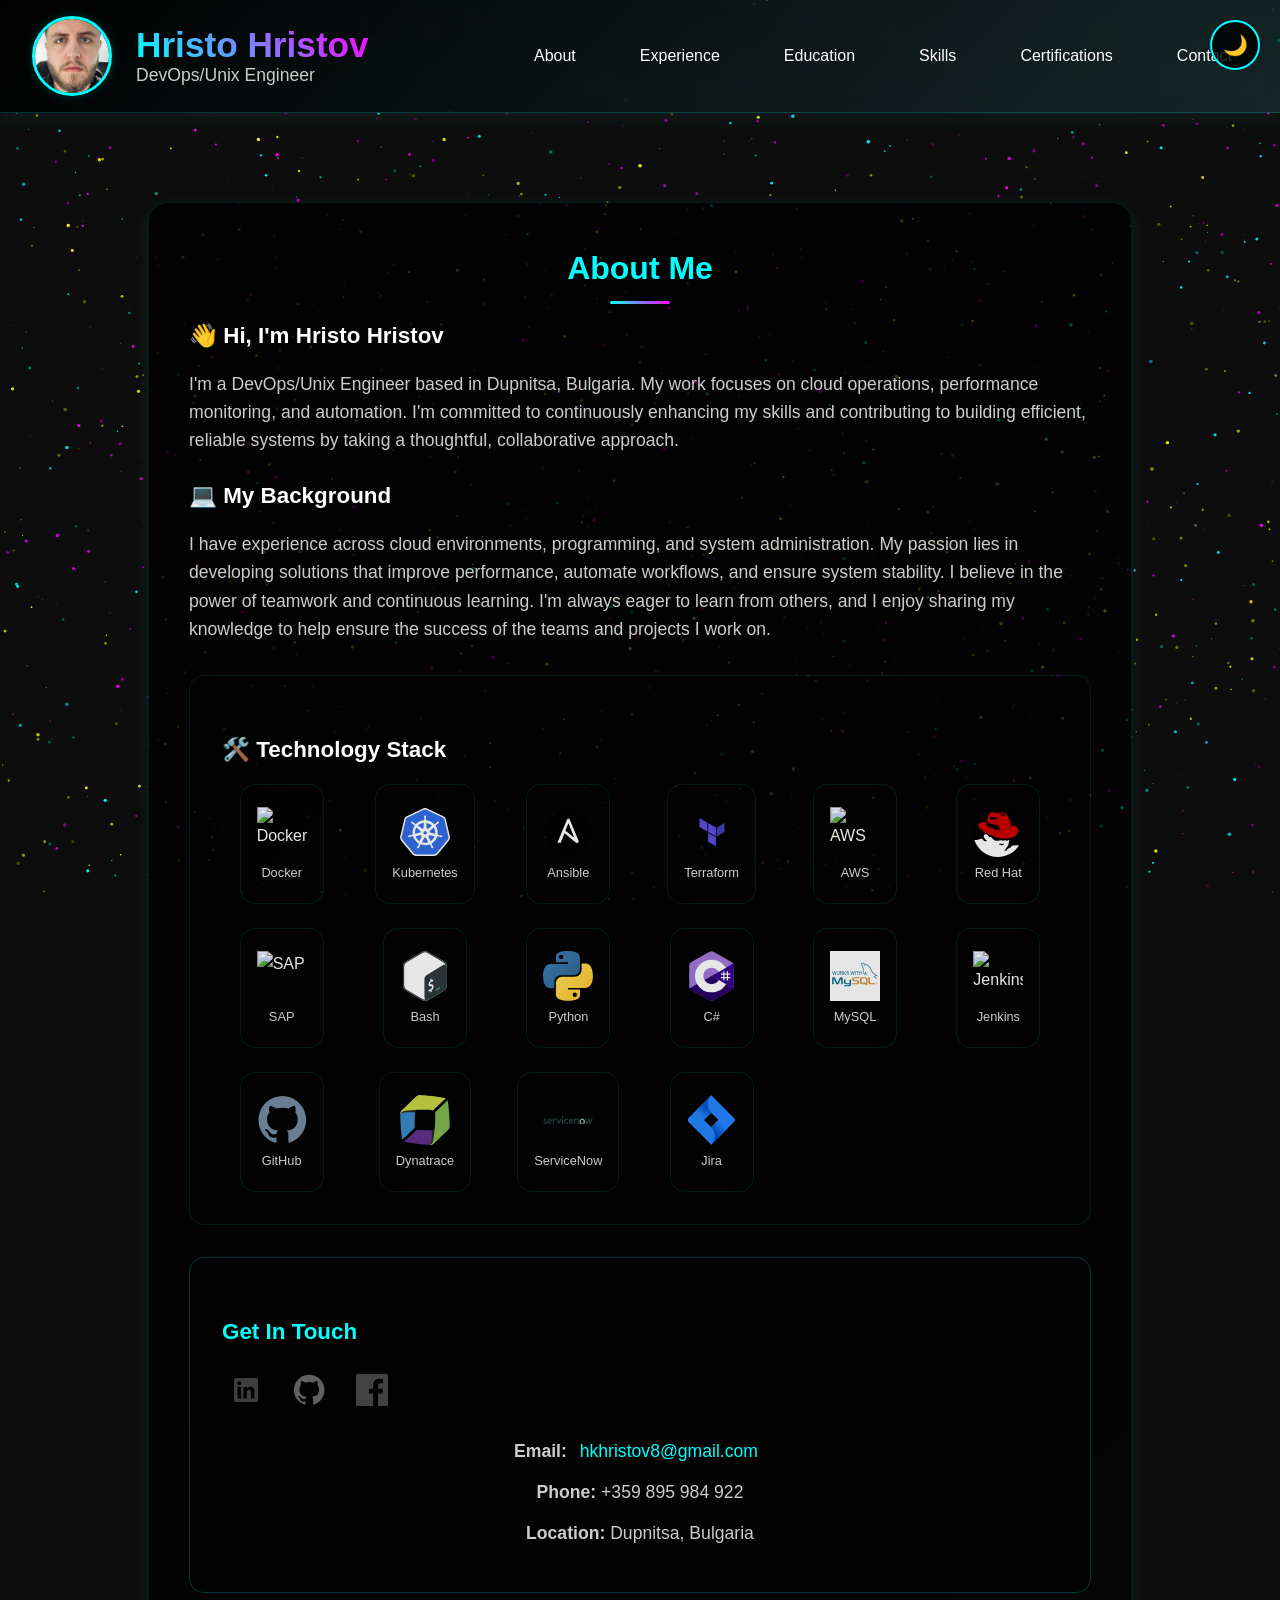
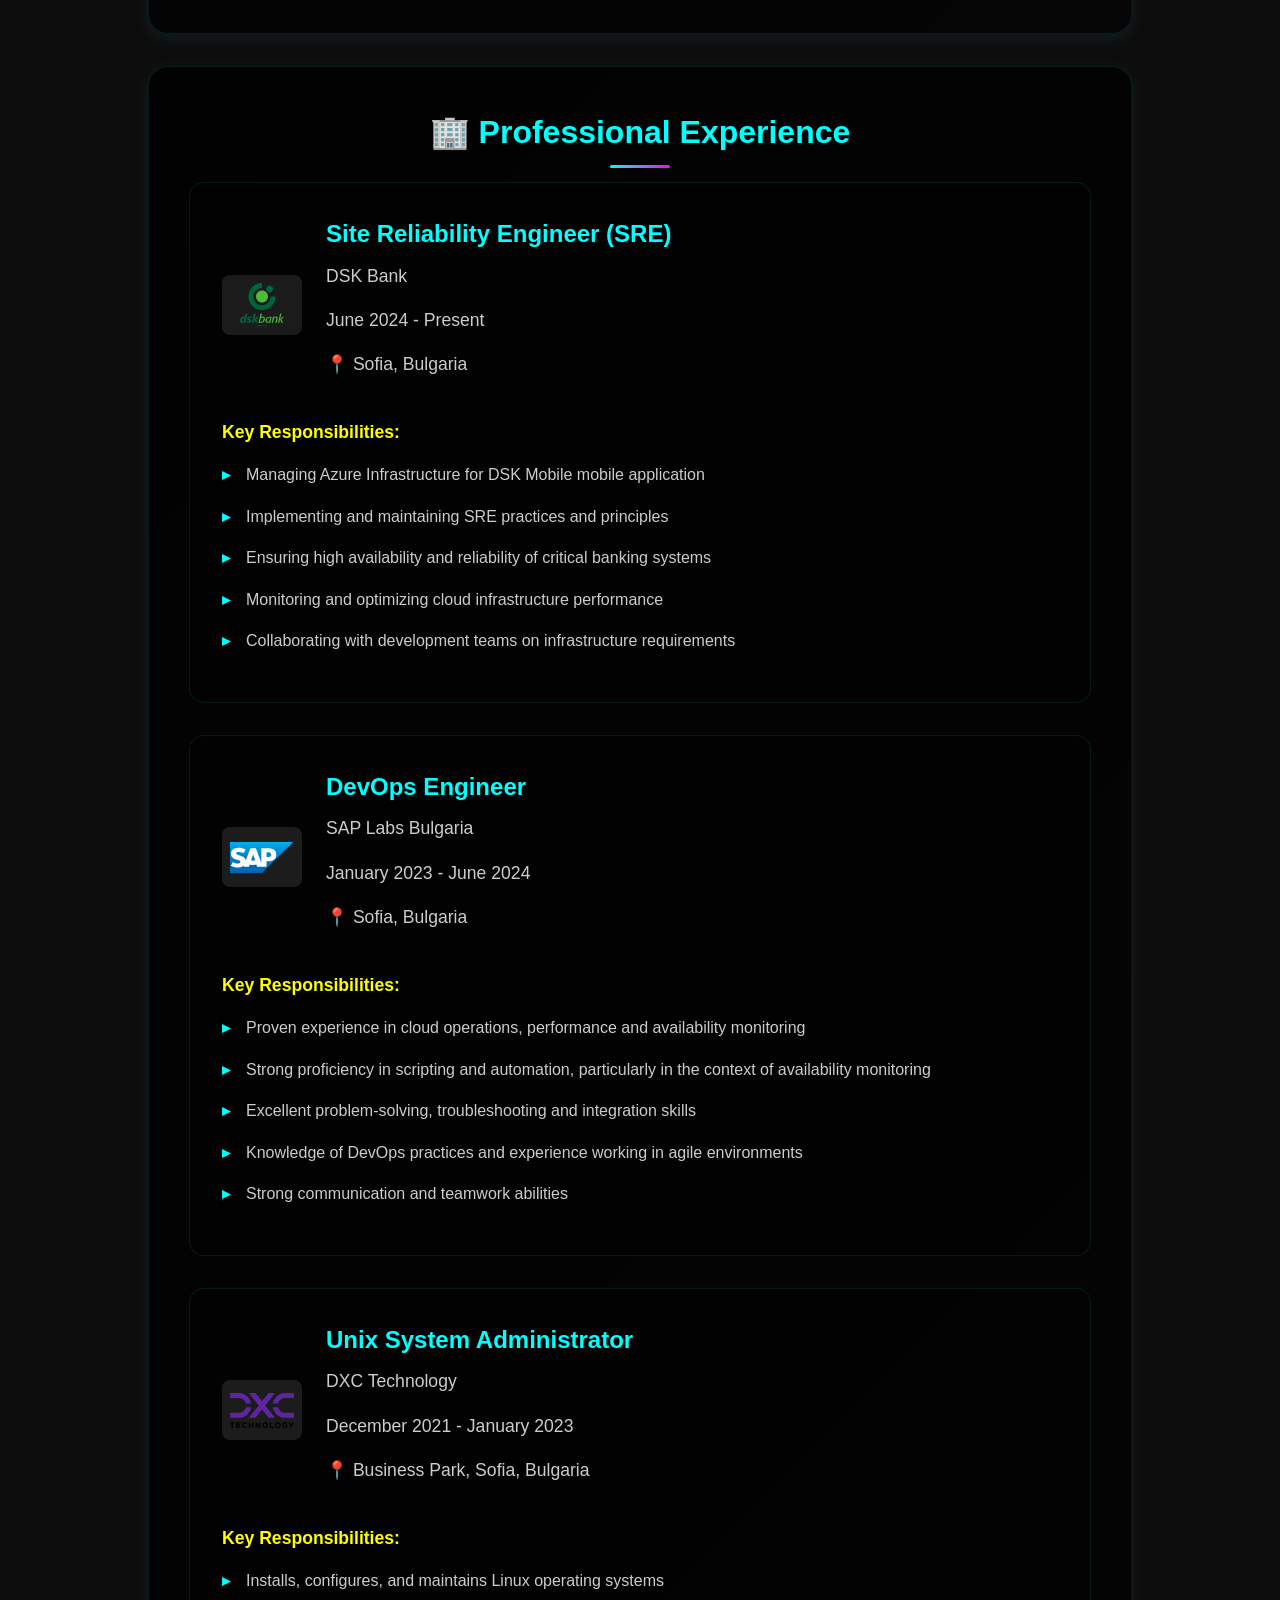
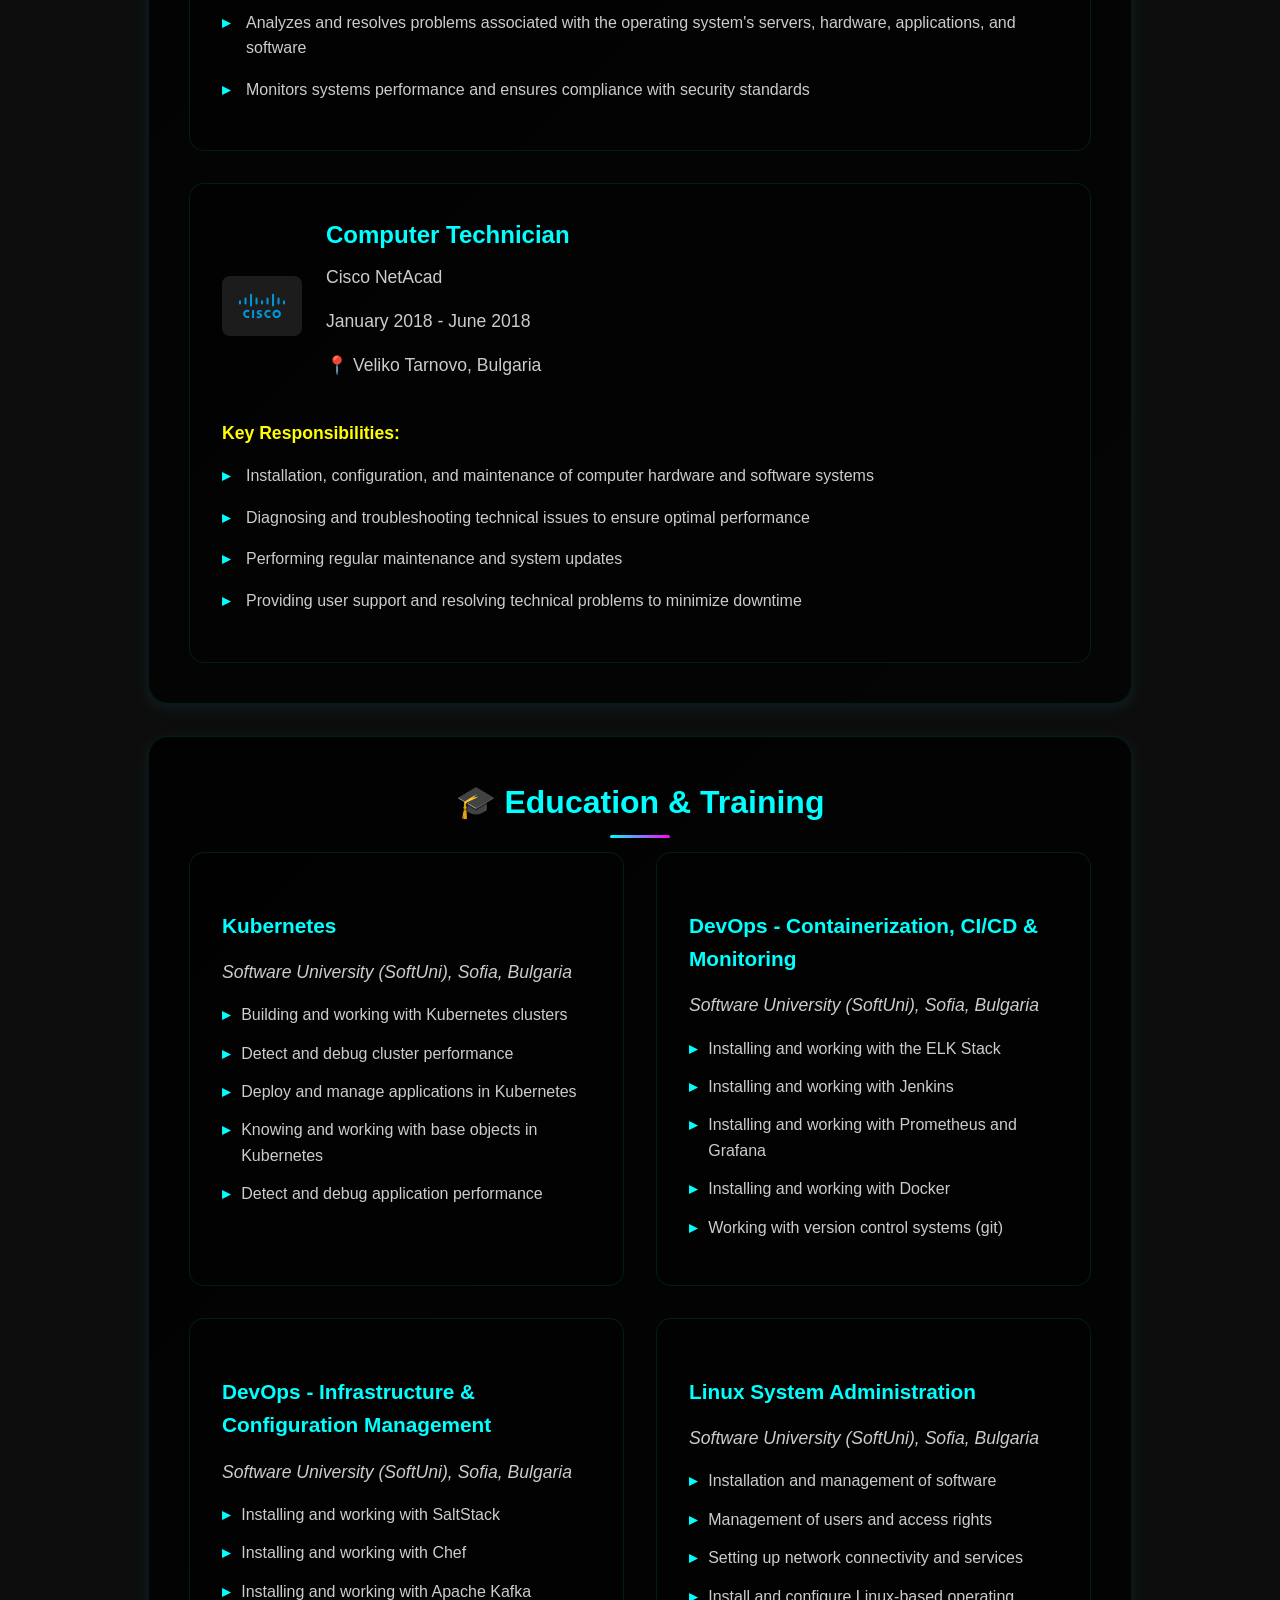
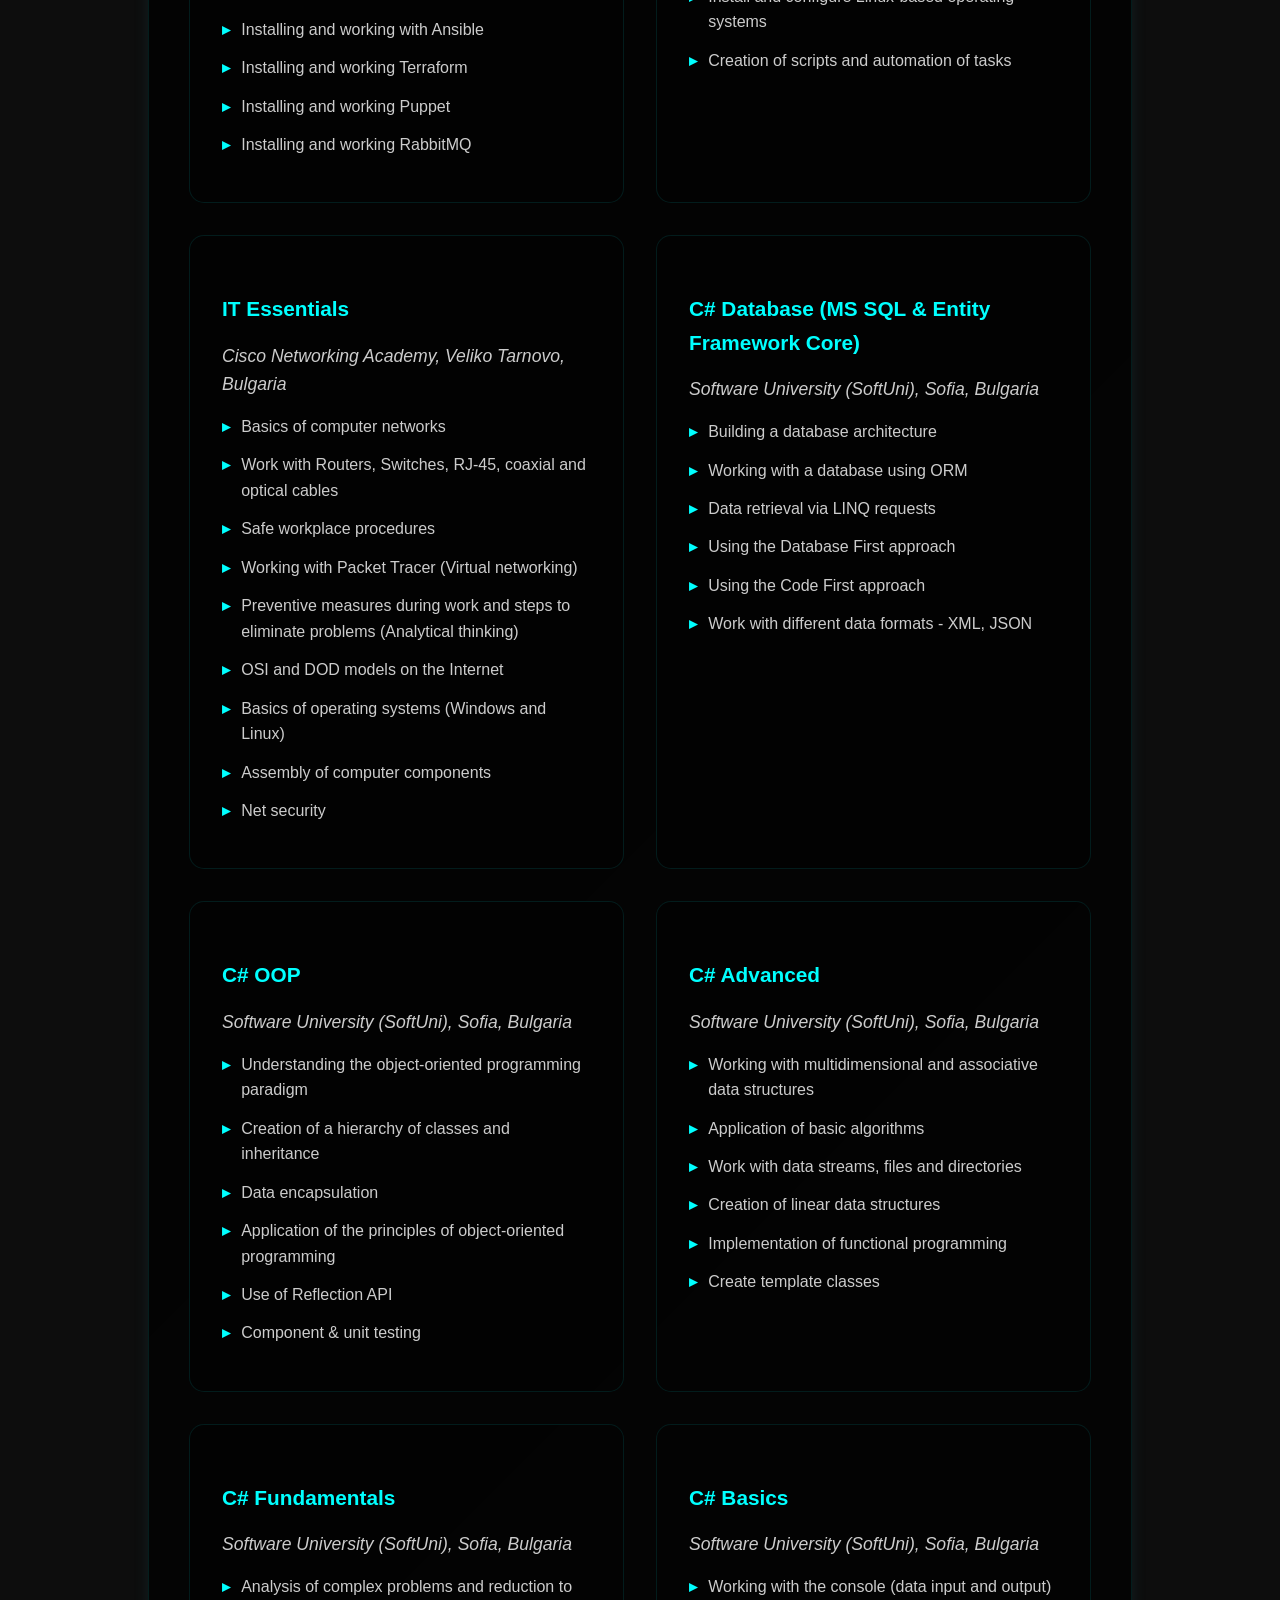
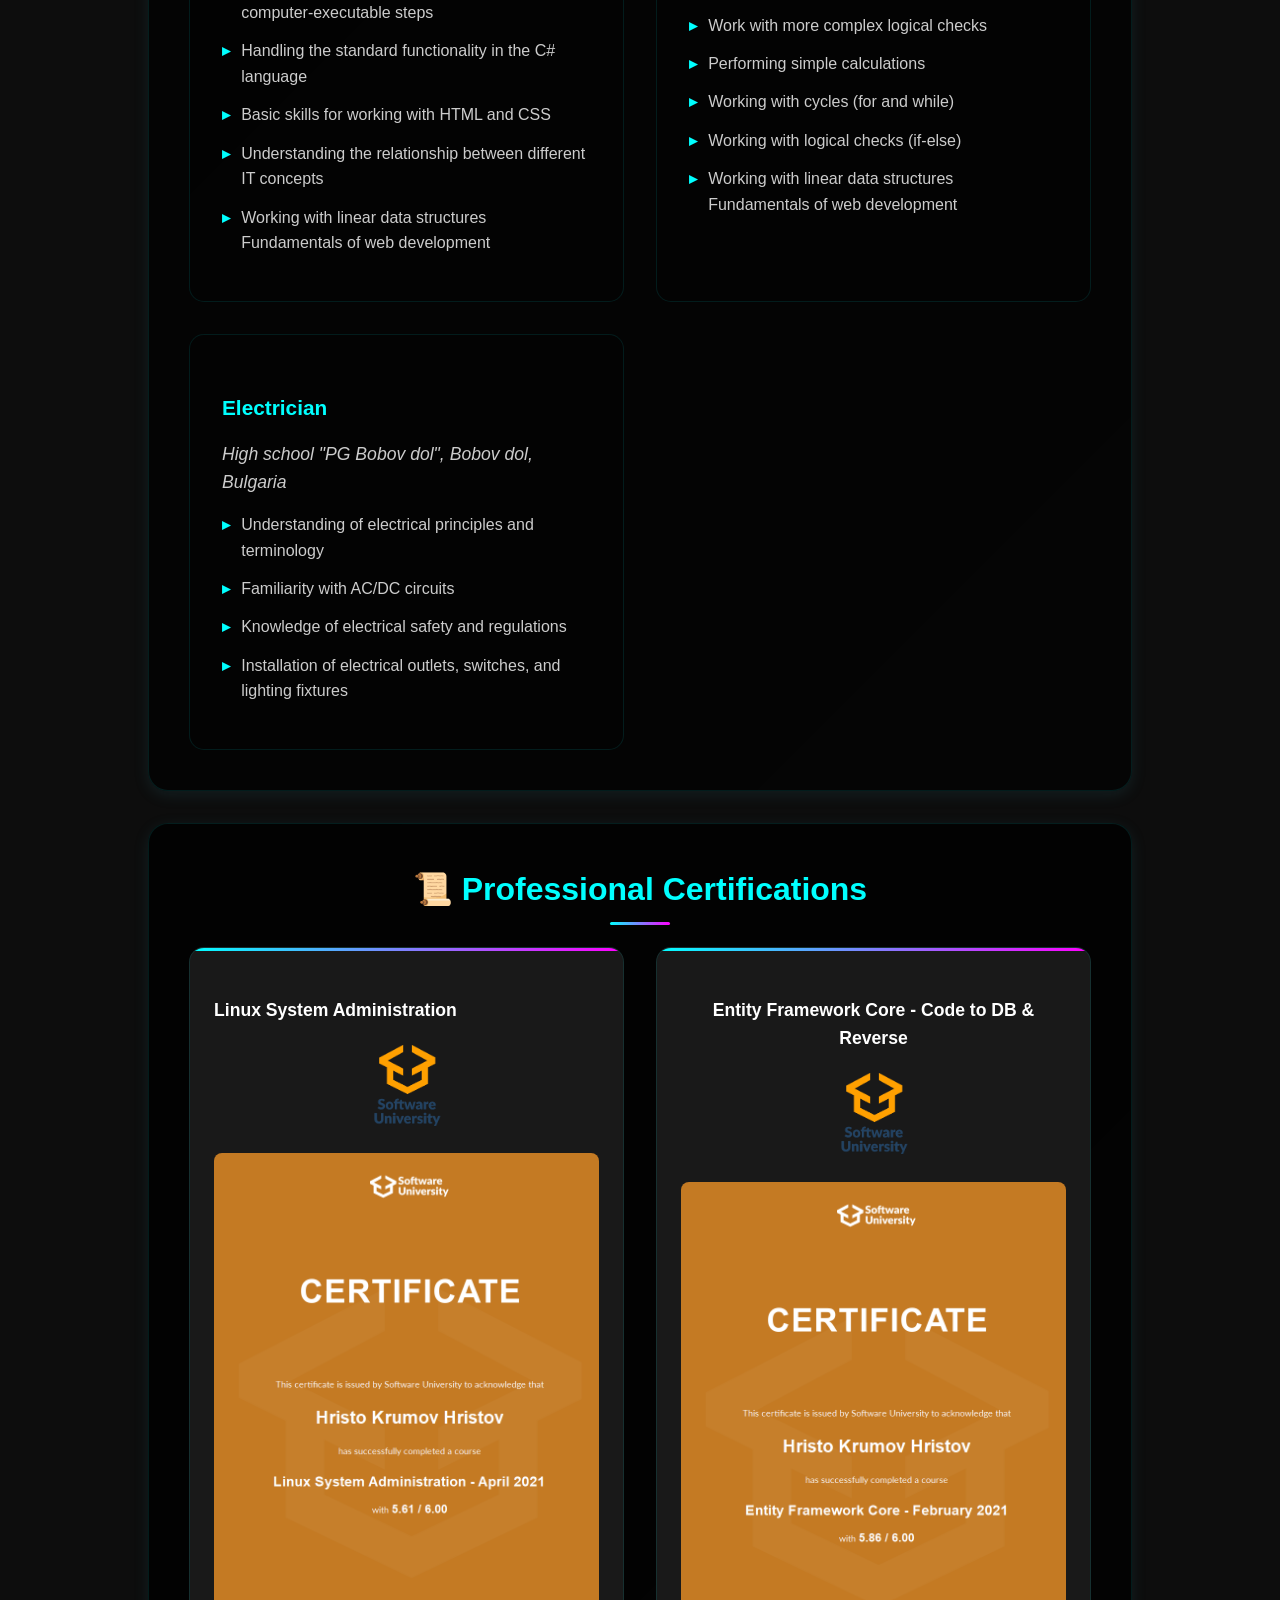
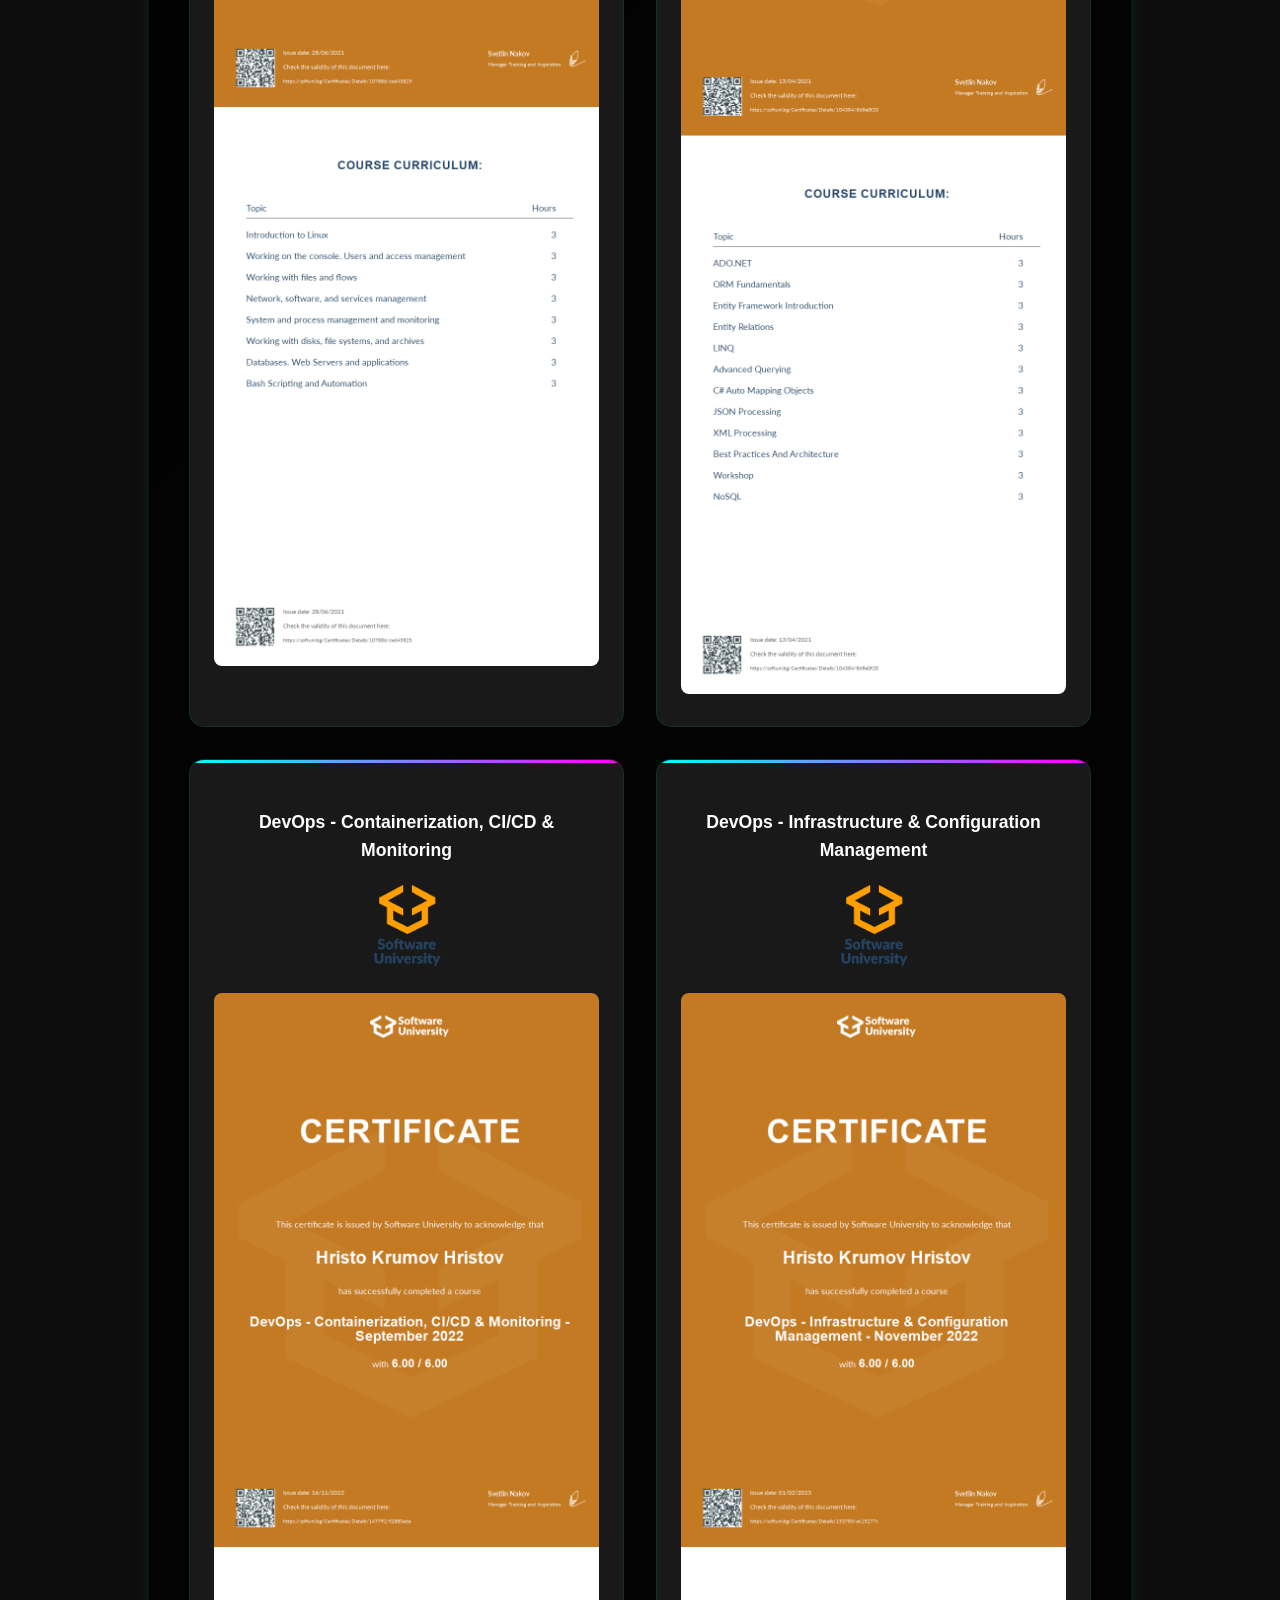
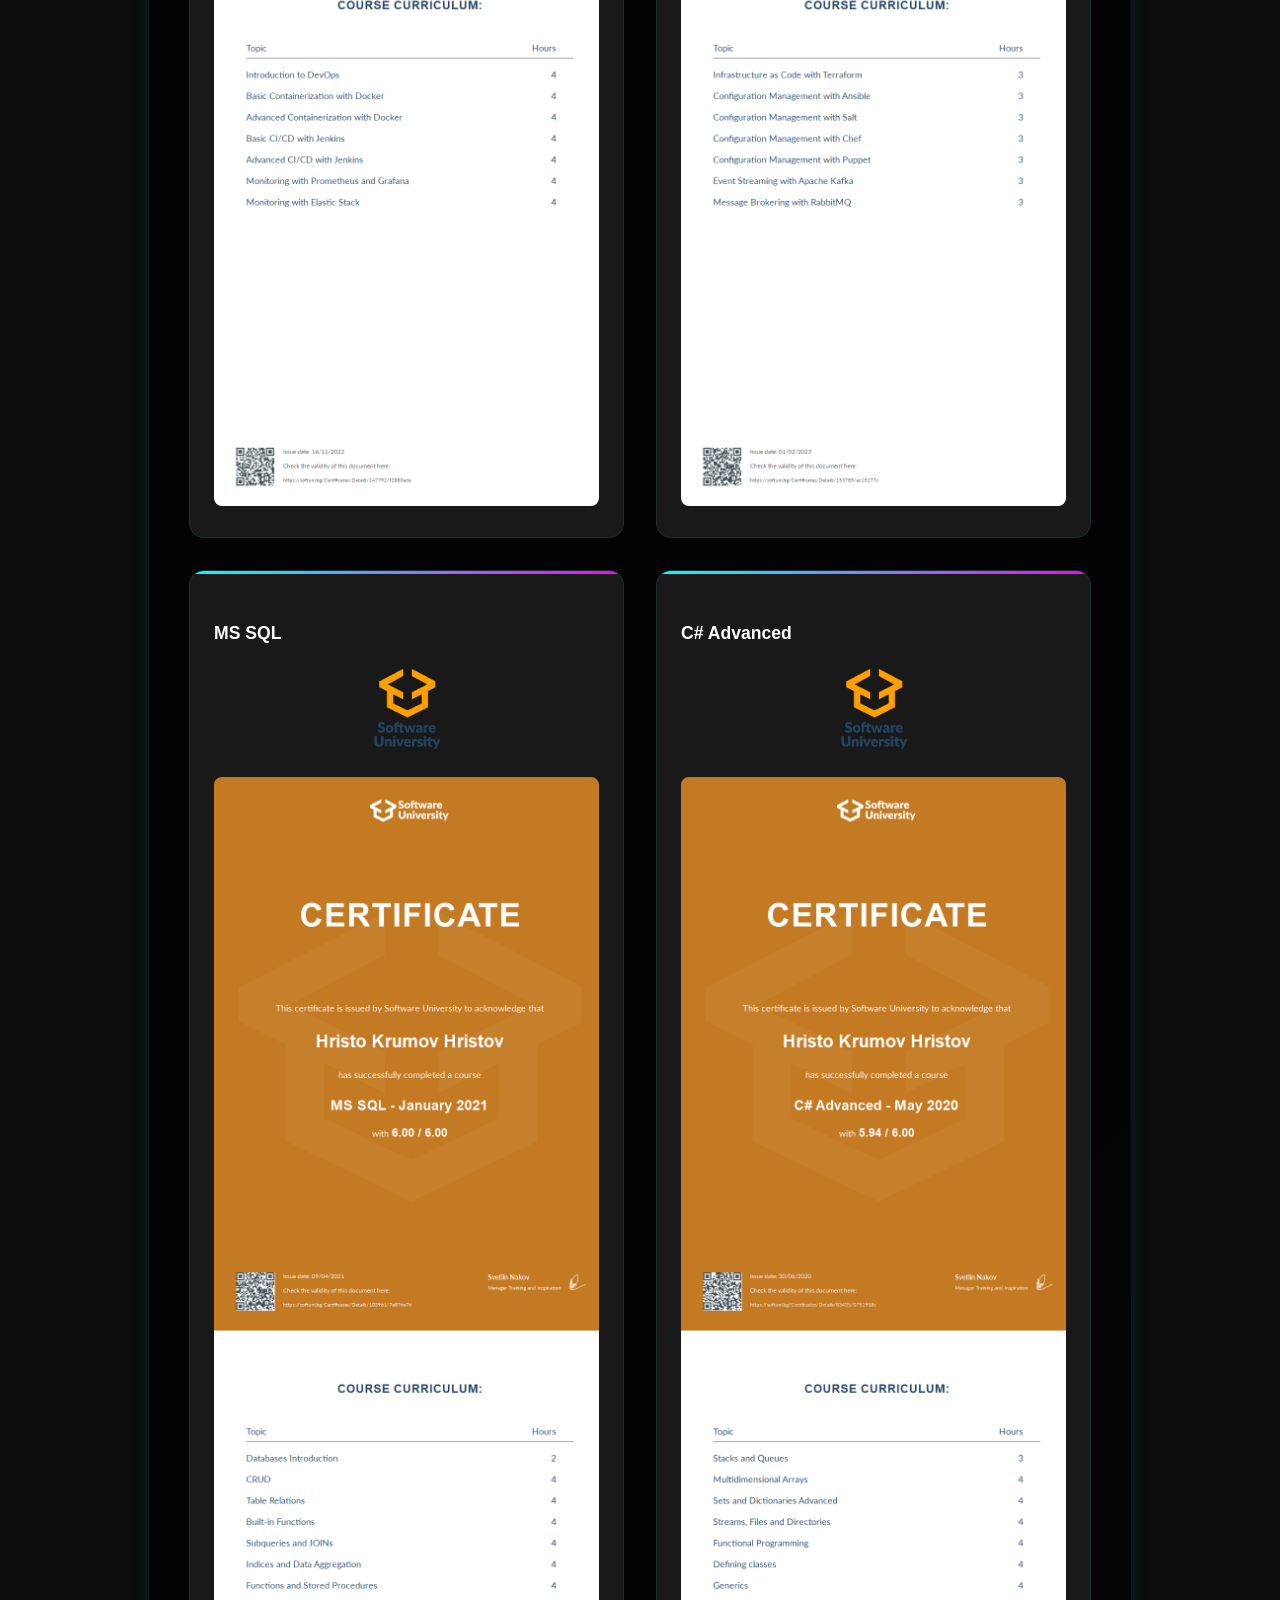
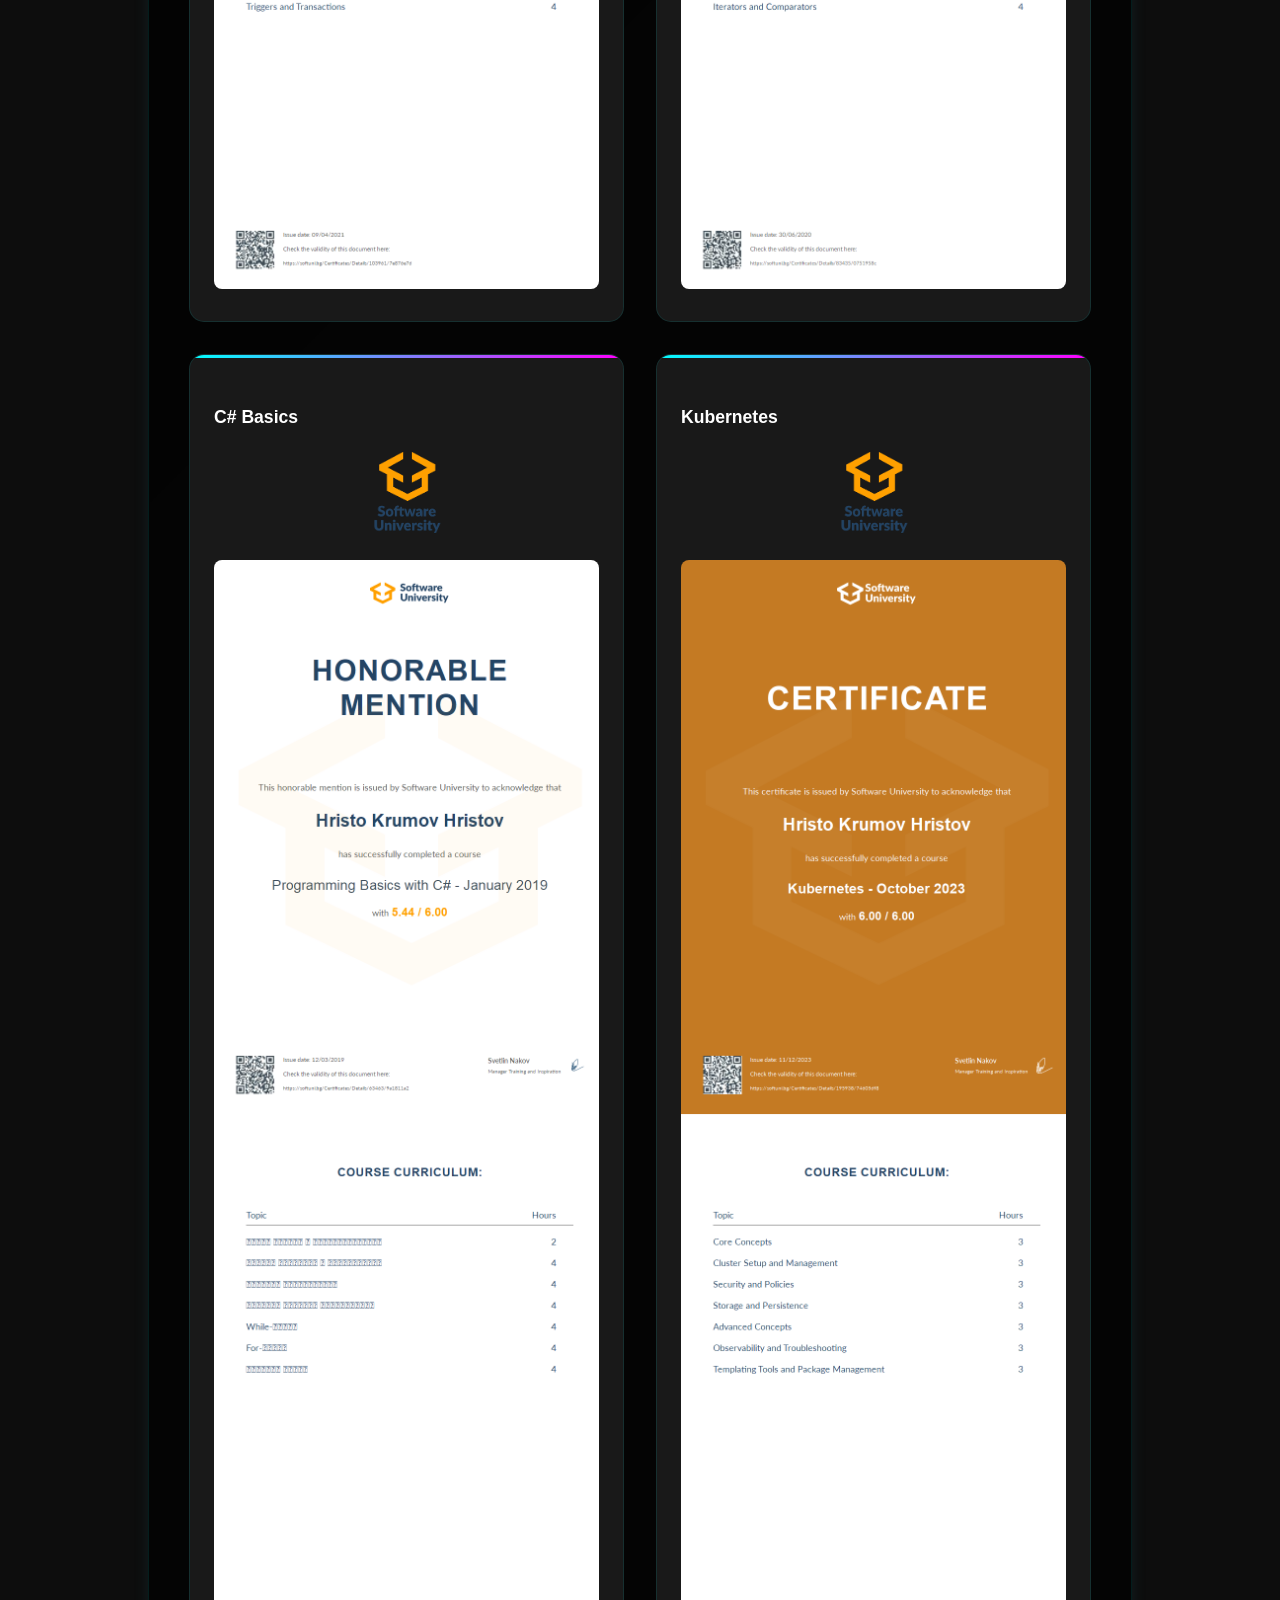
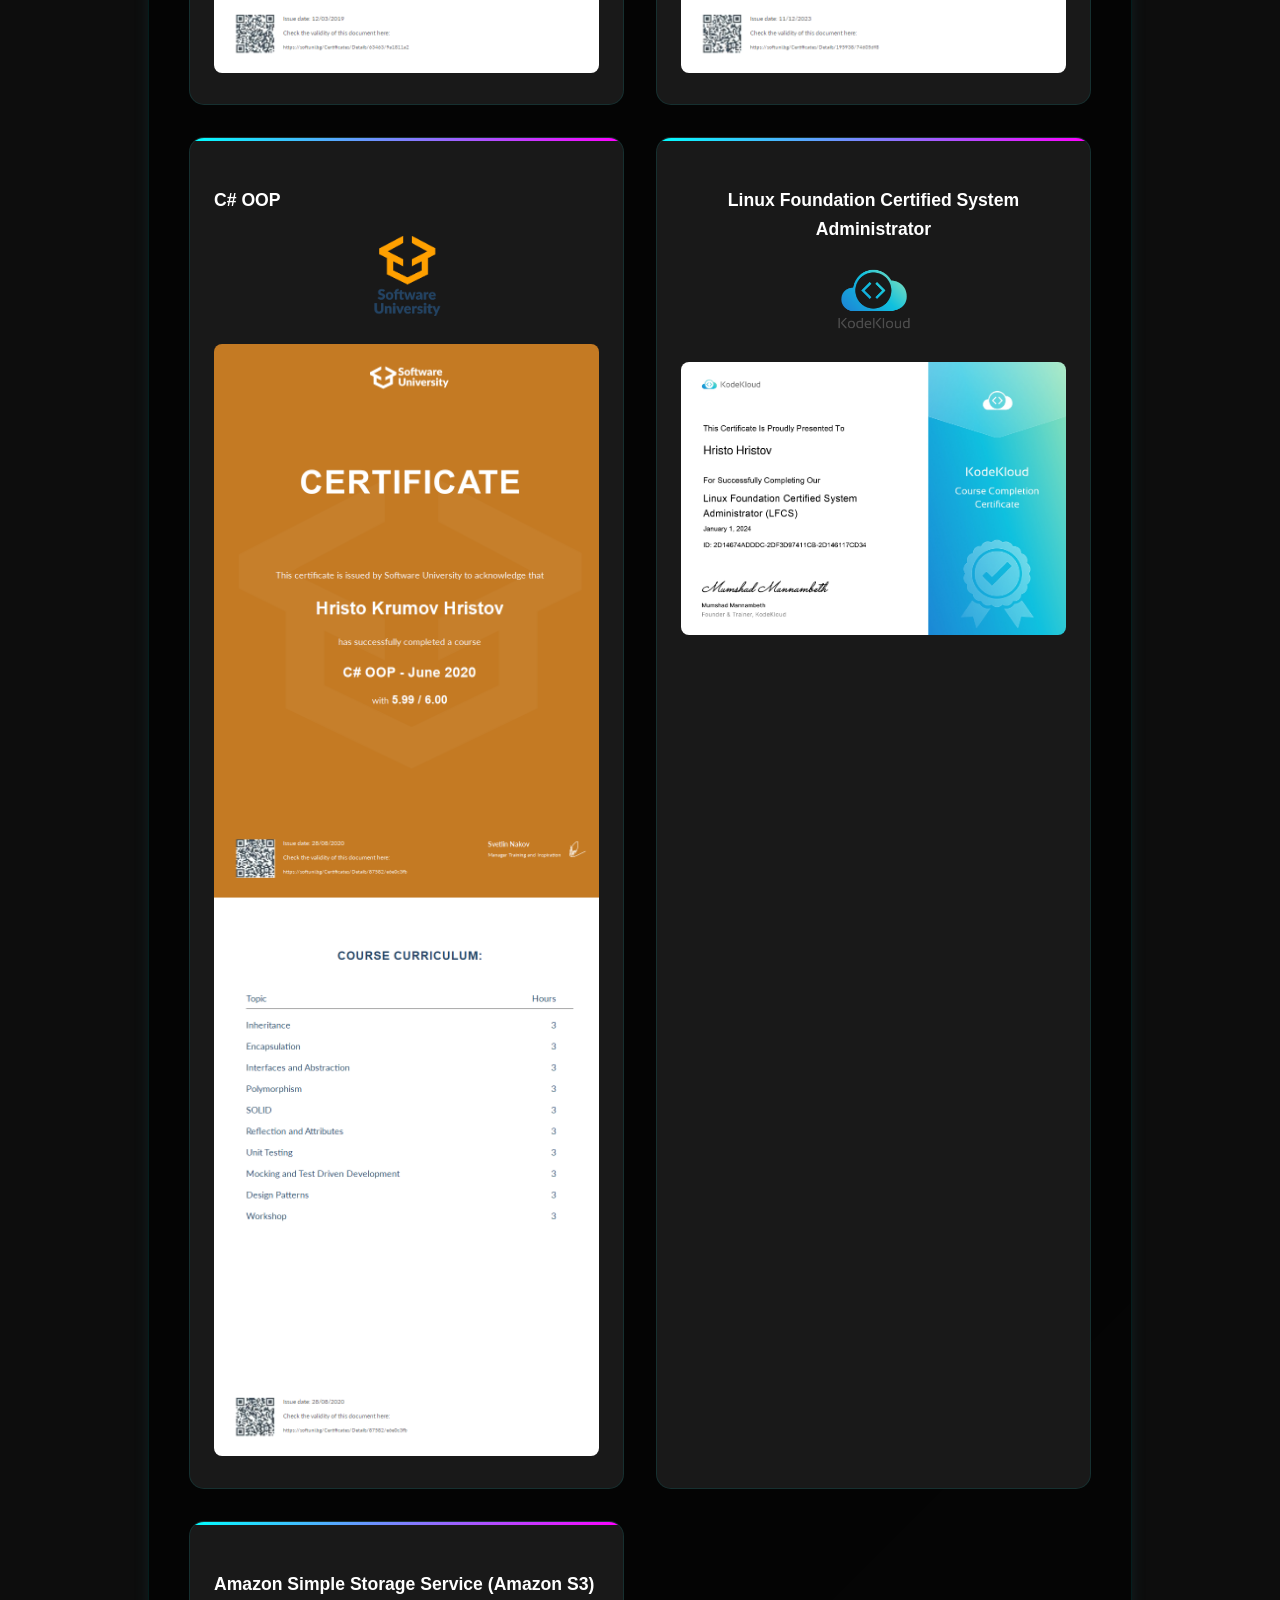
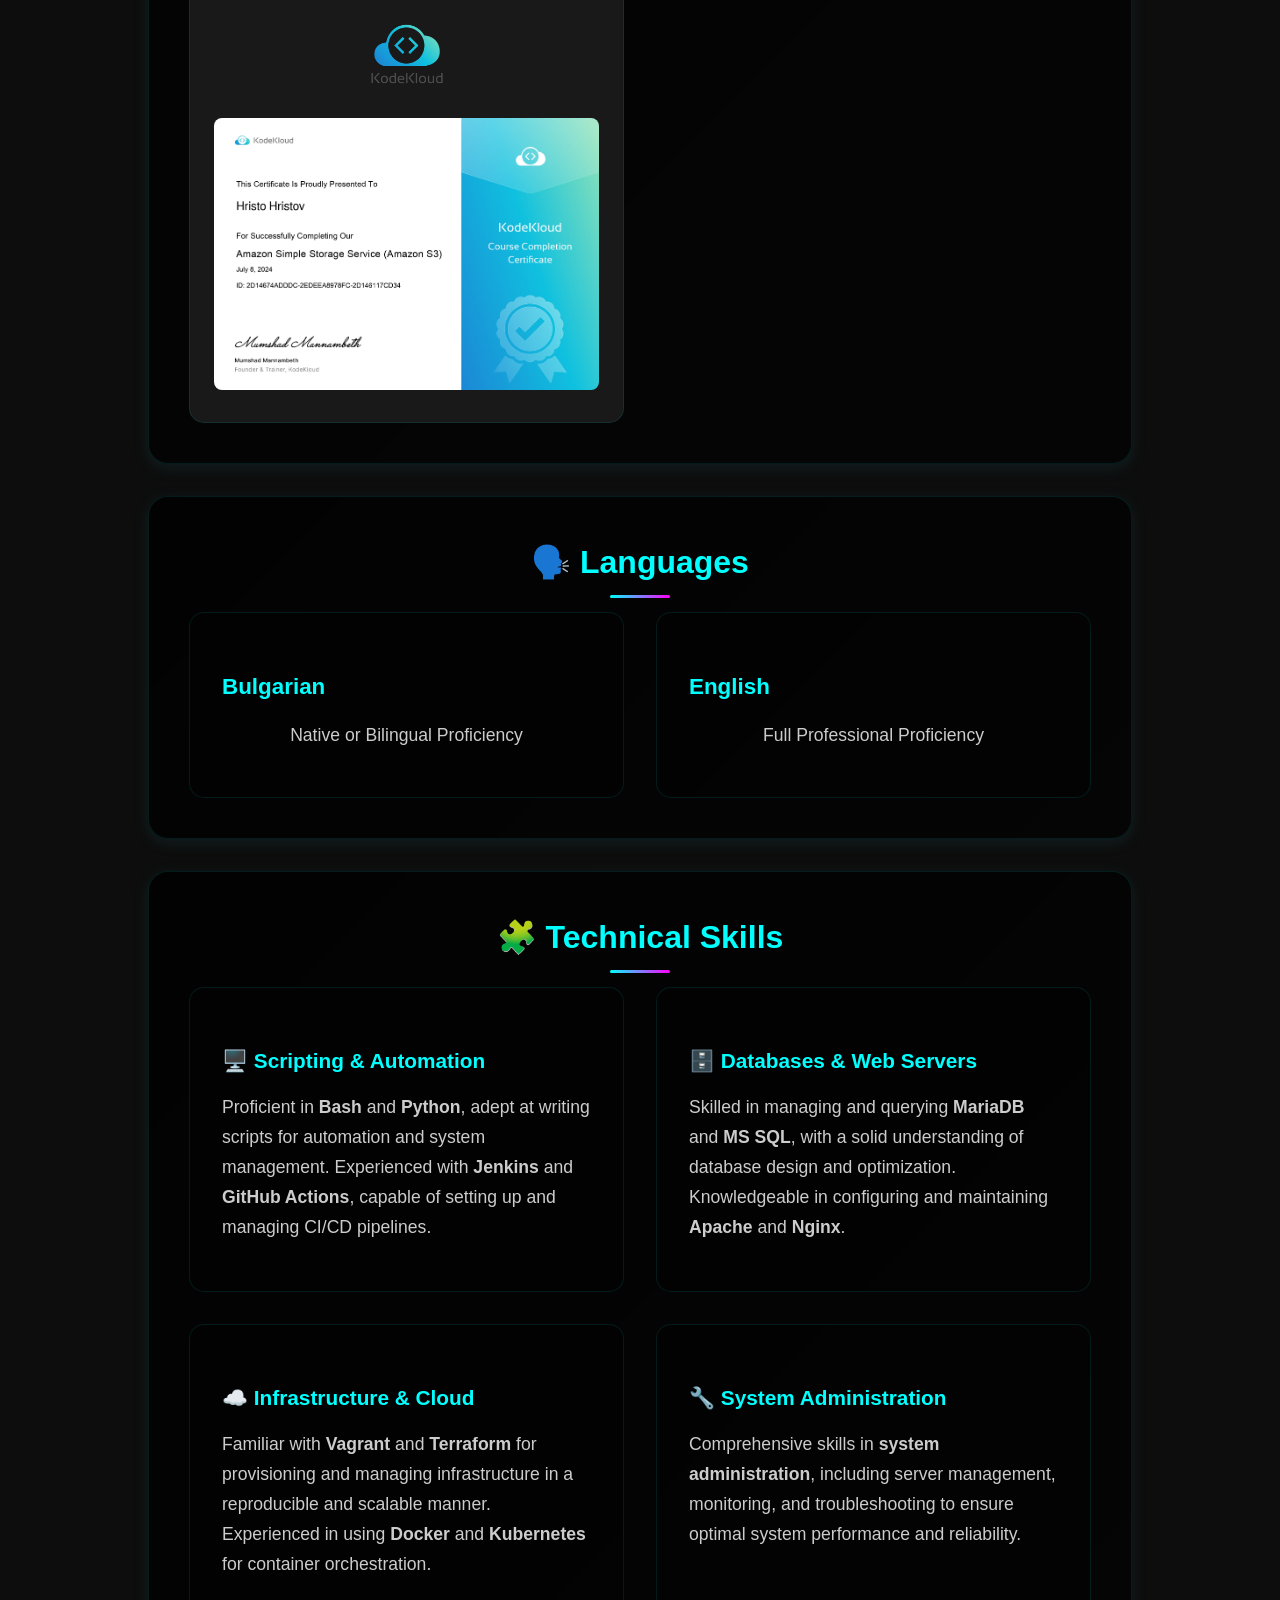
==== commit 4bacd8b3: "Add desktop navigation menu with working contact link" ====
--- a/index.html
+++ b/index.html
@@ -40,6 +40,18 @@
                 </div>
             </div>
             
+            <!-- Navigation Menu (Desktop Only) -->
+            <nav class="header-nav">
+                <ul class="nav-menu">
+                    <li><a href="#about" class="nav-link">About</a></li>
+                    <li><a href="#experience" class="nav-link">Experience</a></li>
+                    <li><a href="#education" class="nav-link">Education</a></li>
+                    <li><a href="#skills" class="nav-link">Skills</a></li>
+                    <li><a href="#certifications" class="nav-link">Certifications</a></li>
+                    <li><a href="#contact" class="nav-link">Contact</a></li>
+                </ul>
+            </nav>
+            
         </div>
     </header>
 
@@ -127,7 +139,7 @@
                 </div>
                 
                 <!-- Contact Information -->
-                <div class="contact-info">
+                <div class="contact-info" id="contact">
                     <h3><strong>Get In Touch</strong></h3>
                     <div class="social-links">
                         <a href="https://www.linkedin.com/in/nysgoth/" target="_blank" rel="noopener noreferrer" aria-label="LinkedIn Profile">
--- a/styles.css
+++ b/styles.css
@@ -8,12 +8,14 @@
     --text-primary: #ffffff;
     --text-secondary: #cccccc;
     --border-radius: 20px;
-    --shadow-primary: 0 0 80px rgba(53, 135, 145, 0.5);
+    --shadow-primary: 0 4px 15px rgba(53, 135, 145, 0.15);
     --shadow-secondary: 0 0 20px rgba(0, 255, 255, 0.3);
     --transition: all 0.3s ease;
 }
 
-* {
+*,
+*::before,
+*::after {
     margin: 0;
     padding: 0;
     box-sizing: border-box;
@@ -25,6 +27,14 @@
     background-color: var(--bg-primary);
     overflow-x: hidden;
     line-height: 1.6;
+    margin: 0;
+    padding: 0;
+    box-sizing: border-box;
+}
+
+html {
+    overflow-x: hidden;
+    box-sizing: border-box;
 }
 
 /* Loading Overlay */
@@ -100,6 +110,53 @@
     gap: 2rem;
 }
 
+/* Header Navigation (Desktop Only) */
+.header-nav {
+    display: none;
+}
+
+.nav-menu {
+    display: flex;
+    list-style: none;
+    margin: 0;
+    padding: 0;
+    gap: 2rem;
+    align-items: center;
+}
+
+.nav-link {
+    color: var(--text-primary);
+    text-decoration: none;
+    font-weight: 500;
+    font-size: 1rem;
+    padding: 0.5rem 1rem;
+    border-radius: 8px;
+    transition: all 0.3s ease;
+    position: relative;
+}
+
+.nav-link:hover {
+    color: var(--primary-color);
+    background: rgba(0, 255, 255, 0.1);
+    transform: translateY(-2px);
+}
+
+.nav-link::after {
+    content: '';
+    position: absolute;
+    bottom: -5px;
+    left: 50%;
+    transform: translateX(-50%);
+    width: 0;
+    height: 2px;
+    background: var(--primary-color);
+    transition: width 0.3s ease;
+}
+
+.nav-link:hover::after {
+    width: 100%;
+}
+
 .profile-container {
     display: flex;
     align-items: center;
@@ -111,16 +168,16 @@
     border-radius: 50%;
     width: 80px;
     height: 80px;
-    object-fit: contain;
+    object-fit: cover;
     border: 3px solid var(--primary-color);
-    box-shadow: 0 0 20px rgba(0, 255, 255, 0.5);
+    box-shadow: 0 0 10px rgba(0, 255, 255, 0.2);
     transition: var(--transition);
     flex-shrink: 0;
 }
 
 .profile-container img:hover {
     transform: scale(1.05);
-    box-shadow: 0 0 25px rgba(0, 255, 255, 0.7);
+    box-shadow: 0 0 12px rgba(0, 255, 255, 0.3);
 }
 
 .profile-text {
@@ -209,11 +266,15 @@
     border-radius: 15px;
     border: 1px solid rgba(0, 255, 255, 0.1);
     transition: var(--transition);
+    width: 100%;
+    max-width: 100%;
+    box-sizing: border-box;
+    overflow: visible;
 }
 
 .tech-logos-container:hover {
     border-color: rgba(0, 255, 255, 0.3);
-    box-shadow: 0 10px 30px rgba(0, 255, 255, 0.2);
+    box-shadow: 0 5px 15px rgba(0, 255, 255, 0.1);
 }
 
 .tech-logos-container h3 {
@@ -252,7 +313,7 @@
 .tech-logo-item:hover {
     background: rgba(0, 255, 255, 0.1);
     border-color: rgba(0, 255, 255, 0.3);
-    box-shadow: 0 5px 15px rgba(0, 255, 255, 0.3);
+    box-shadow: 0 3px 8px rgba(0, 255, 255, 0.15);
     transform: translateY(-3px);
 }
 
@@ -369,7 +430,7 @@
     background: rgba(0, 255, 255, 0.2);
     border-color: rgba(0, 255, 255, 0.4);
     transform: translateY(-2px);
-    box-shadow: 0 4px 12px rgba(0, 255, 255, 0.3);
+    box-shadow: 0 2px 6px rgba(0, 255, 255, 0.15);
 }
 
 .social-link img {
@@ -378,16 +439,247 @@
     filter: brightness(0) invert(1);
 }
 
-/* Container and Sections */
+/* Container and Sections - MOBILE FIXED */
 .container {
     width: 80%;
     max-width: 1200px;
-    margin: auto;
+    margin: 0 auto;
     padding: 20px;
     position: relative;
     z-index: 1;
-    /* Add top margin to account for fixed header */
-    margin-top: 180px;
+    /* Ensure container doesn't overflow */
+    box-sizing: border-box;
+    overflow-x: hidden;
+    /* NO BASE MARGIN-TOP - Only applied in media queries */
+    margin-top: 0 !important;
+}
+
+/* Desktop container margin */
+@media (min-width: 769px) {
+    .container {
+        margin-top: 150px !important;
+    }
+    
+    /* Show navigation on desktop */
+    .header-nav {
+        display: block;
+    }
+}
+
+/* Mobile container adjustments - consolidated - Fixed */
+@media (max-width: 768px) {
+    .container {
+        margin-top: 200px !important; /* Increased for mobile header */
+        width: 95%;
+        padding: 15px;
+        margin-left: auto;
+        margin-right: auto;
+        box-sizing: border-box;
+        overflow-x: hidden;
+    }
+}
+
+@media (max-width: 480px) {
+    .container {
+        margin-top: 220px !important; /* Further increased for smaller phones */
+        width: 95%;
+        padding: 10px;
+    }
+}
+
+@media (max-width: 375px) {
+    .container {
+        margin-top: 240px !important; /* Maximum for very small phones */
+        width: 95%;
+        padding: 8px;
+    }
+}
+
+/* Mobile header improvements - Updated */
+@media (max-width: 768px) {
+    header {
+        padding: 1rem 0.5rem;
+        position: fixed;
+        top: 0;
+        left: 0;
+        right: 0;
+        z-index: 100;
+        width: 100%;
+        box-sizing: border-box;
+    }
+    
+    .header-content {
+        flex-direction: column;
+        align-items: center;
+        text-align: center;
+        gap: 1rem;
+        max-width: 100%;
+        width: 100%;
+    }
+    
+    .profile-container {
+        flex-direction: column;
+        align-items: center;
+        text-align: center;
+        gap: 0.8rem;
+        width: 100%;
+    }
+    
+    .profile-container img {
+        width: 100px;
+        height: 100px;
+        object-fit: cover;
+        border-radius: 50%;
+    }
+    
+    .profile-text h1 {
+        font-size: 1.6rem;
+        line-height: 1.2;
+        word-wrap: break-word;
+    }
+    
+    .profile-text p {
+        font-size: 0.9rem;
+        line-height: 1.2;
+        word-wrap: break-word;
+    }
+    
+    /* Ensure proper spacing for mobile */
+    .container {
+        margin-top: 200px !important;
+        padding-top: 20px;
+    }
+}
+
+/* Landscape phone orientation */
+@media (max-width: 768px) and (orientation: landscape) {
+    .container {
+        margin-top: 120px !important; /* Reduced for landscape */
+        padding-top: 10px;
+    }
+    
+    header {
+        padding: 0.5rem;
+    }
+    
+    .header-content {
+        flex-direction: row;
+        justify-content: center;
+        gap: 1rem;
+    }
+    
+    .profile-container {
+        flex-direction: row;
+        gap: 1rem;
+    }
+    
+    .profile-container img {
+        width: 80px;
+        height: 80px;
+    }
+    
+    .profile-text h1 {
+        font-size: 1.5rem;
+    }
+    
+    .profile-text p {
+        font-size: 0.9rem;
+    }
+}
+
+/* Additional mobile improvements for very small screens */
+@media (max-width: 480px) {
+    .container {
+        margin-top: 220px !important;
+        padding: 10px;
+    }
+    
+    .section {
+        padding: 1rem;
+        margin: 1rem 0;
+    }
+    
+    .tech-logos-grid {
+        grid-template-columns: repeat(3, 1fr);
+        gap: 0.6rem;
+    }
+    
+    .tech-logo-item {
+        padding: 0.5rem;
+        min-height: 75px;
+    }
+    
+    .tech-logo {
+        width: 28px;
+        height: 28px;
+    }
+    
+    .tech-label {
+        font-size: 0.6rem;
+    }
+
+    /* Education section for small phones */
+    .education-grid {
+        grid-template-columns: repeat(auto-fit, minmax(250px, 1fr));
+        gap: 1rem;
+    }
+
+    .education-item {
+        padding: 1.2rem;
+    }
+
+    .education-item h3 {
+        font-size: 1.1rem;
+        margin-bottom: 0.6rem;
+    }
+
+    .institution {
+        font-size: 0.85rem;
+        margin-bottom: 0.6rem;
+    }
+
+    .education-item ul li {
+        font-size: 0.85rem;
+        margin-bottom: 0.5rem;
+        padding-left: 0.8rem;
+    }
+
+    /* Fix Languages and Skills grid width overflow on small phones */
+    .languages-grid {
+        grid-template-columns: repeat(auto-fit, minmax(180px, 1fr));
+        gap: 0.8rem;
+    }
+
+    .skills-grid {
+        grid-template-columns: repeat(auto-fit, minmax(180px, 1fr));
+        gap: 0.8rem;
+    }
+}
+
+@media (max-width: 375px) {
+    .container {
+        margin-top: 240px !important;
+        padding: 8px;
+    }
+    
+    .tech-logos-grid {
+        grid-template-columns: repeat(2, 1fr);
+        gap: 0.5rem;
+    }
+    
+    .tech-logo-item {
+        padding: 0.4rem;
+        min-height: 65px;
+    }
+    
+    .tech-logo {
+        width: 24px;
+        height: 24px;
+    }
+    
+    .tech-label {
+        font-size: 0.55rem;
+    }
 }
 
 .section {
@@ -399,29 +691,19 @@
     border: 1px solid rgba(0, 255, 255, 0.1);
     transition: var(--transition);
     position: relative;
-    overflow: hidden;
+    overflow: visible;
     /* Ensure sections don't affect header positioning */
     transform: none !important;
-}
-
-.section::before {
-    content: '';
-    position: absolute;
-    top: 0;
-    left: -100%;
+    /* Ensure proper box sizing */
+    box-sizing: border-box;
     width: 100%;
-    height: 100%;
-    background: linear-gradient(90deg, transparent, rgba(0, 255, 255, 0.1), transparent);
-    transition: left 0.5s ease;
-}
-
-.section:hover::before {
-    left: 100%;
-}
+    max-width: 100%;
+}
+
 
 .section:hover {
     transform: translateY(-5px);
-    box-shadow: 0 10px 40px rgba(0, 255, 255, 0.3);
+    box-shadow: 0 6px 20px rgba(0, 255, 255, 0.1);
 }
 
 .section h2 {
@@ -430,6 +712,10 @@
     color: var(--primary-color);
     text-align: center;
     position: relative;
+    word-wrap: break-word;
+    overflow-wrap: break-word;
+    hyphens: auto;
+    max-width: 100%;
 }
 
 .section h2::after {
@@ -451,6 +737,10 @@
     display: flex;
     align-items: center;
     gap: 1rem;
+    word-wrap: break-word;
+    overflow-wrap: break-word;
+    hyphens: auto;
+    max-width: 100%;
 }
 
 .section h3 img {
@@ -463,6 +753,10 @@
     margin-bottom: 1rem;
     color: var(--text-secondary);
     font-size: 1.1rem;
+    word-wrap: break-word;
+    overflow-wrap: break-word;
+    hyphens: auto;
+    max-width: 100%;
 }
 
 .section ul {
@@ -475,6 +769,10 @@
     padding-left: 1.5rem;
     position: relative;
     color: var(--text-secondary);
+    word-wrap: break-word;
+    overflow-wrap: break-word;
+    hyphens: auto;
+    max-width: 100%;
 }
 
 .section ul li::before {
@@ -552,7 +850,7 @@
 .experience-item:hover {
     transform: translateY(-5px);
     border-color: rgba(0, 255, 255, 0.3);
-    box-shadow: 0 10px 30px rgba(0, 255, 255, 0.2);
+    box-shadow: 0 5px 15px rgba(0, 255, 255, 0.1);
 }
 
 .experience-header {
@@ -575,6 +873,10 @@
     margin: 0 0 0.5rem 0;
     color: var(--primary-color);
     font-size: 1.5rem;
+    word-wrap: break-word;
+    overflow-wrap: break-word;
+    hyphens: auto;
+    max-width: 100%;
 }
 
 .company-name {
@@ -598,6 +900,10 @@
     color: var(--accent-color);
     margin-bottom: 1rem;
     font-size: 1.1rem;
+    word-wrap: break-word;
+    overflow-wrap: break-word;
+    hyphens: auto;
+    max-width: 100%;
 }
 
 /* Education Grid */
@@ -610,7 +916,7 @@
 .education-item {
     background: rgba(0, 0, 0, 0.3);
     border-radius: 15px;
-    padding: 1.5rem;
+    padding: 2rem;
     border: 1px solid rgba(0, 255, 255, 0.1);
     transition: var(--transition);
 }
@@ -618,12 +924,12 @@
 .education-item:hover {
     transform: translateY(-5px);
     border-color: rgba(0, 255, 255, 0.3);
-    box-shadow: 0 10px 30px rgba(0, 255, 255, 0.2);
+    box-shadow: 0 5px 15px rgba(0, 255, 255, 0.1);
 }
 
 .education-item h3 {
     color: var(--primary-color);
-    margin-bottom: 0.5rem;
+    margin-bottom: 1rem;
     font-size: 1.3rem;
 }
 
@@ -632,6 +938,27 @@
     font-style: italic;
     margin-bottom: 1rem;
     font-size: 1rem;
+}
+
+.education-item ul {
+    list-style: none;
+    padding: 0;
+    margin: 0;
+}
+
+.education-item ul li {
+    margin-bottom: 0.8rem;
+    padding-left: 1.2rem;
+    position: relative;
+    color: var(--text-secondary);
+}
+
+.education-item ul li::before {
+    content: '▸';
+    position: absolute;
+    left: 0;
+    color: var(--primary-color);
+    font-weight: bold;
 }
 
 /* Languages Grid */
@@ -653,7 +980,7 @@
 .language-item:hover {
     transform: translateY(-5px);
     border-color: rgba(0, 255, 255, 0.3);
-    box-shadow: 0 10px 30px rgba(0, 255, 255, 0.2);
+    box-shadow: 0 5px 15px rgba(0, 255, 255, 0.1);
 }
 
 .language-item h3 {
@@ -684,7 +1011,7 @@
 .skill-category:hover {
     transform: translateY(-5px);
     border-color: rgba(0, 255, 255, 0.3);
-    box-shadow: 0 10px 30px rgba(0, 255, 255, 0.2);
+    box-shadow: 0 5px 15px rgba(0, 255, 255, 0.1);
 }
 
 .skill-category h3 {
@@ -800,28 +1127,27 @@
 }
 
 @media (max-width: 768px) {
-    .container {
-        width: 95%;
-        padding: 15px;
-    }
-
     .section {
-        margin: 1.5rem 0;
-        padding: 1.5rem;
+        margin: 1.2rem 0;
+        padding: 1.2rem;
         border-radius: 15px;
+        width: 100%;
+        max-width: 100%;
+        box-sizing: border-box;
+        overflow: visible;
     }
 
     .profile-container img {
-        width: 140px;
-        height: 140px;
+        width: 120px;
+        height: 120px;
     }
 
     .profile-text h1 {
-        font-size: 2rem;
+        font-size: 1.8rem;
     }
 
     .profile-text p {
-        font-size: 1.1rem;
+        font-size: 1rem;
     }
 
     .header-logo {
@@ -830,24 +1156,153 @@
     }
 
     .section h2 {
-        font-size: 1.6rem;
+        font-size: 1.5rem;
+        margin-bottom: 1.2rem;
     }
 
     .section h3 {
+        font-size: 1.1rem;
+        margin: 1.2rem 0 0.8rem 0;
+        word-wrap: break-word;
+        overflow-wrap: break-word;
+        hyphens: auto;
+        max-width: 100%;
+    }
+
+    .section h3 img {
+        width: 45px;
+    }
+
+    .section p {
+        font-size: 1rem;
+        line-height: 1.6;
+        margin-bottom: 0.8rem;
+        word-wrap: break-word;
+        overflow-wrap: break-word;
+        hyphens: auto;
+        max-width: 100%;
+    }
+
+    /* Technology Stack Mobile */
+    .tech-logos-grid {
+        grid-template-columns: repeat(4, 1fr);
+        gap: 0.8rem;
+        max-width: 100%;
+    }
+
+    .tech-logo-item {
+        padding: 0.6rem;
+        min-height: 85px;
+        display: flex;
+        flex-direction: column;
+        align-items: center;
+        justify-content: center;
+    }
+
+    .tech-logo {
+        width: 32px;
+        height: 32px;
+        margin-bottom: 0.3rem;
+    }
+
+    .tech-label {
+        font-size: 0.65rem;
+        text-align: center;
+        line-height: 1.1;
+        word-wrap: break-word;
+    }
+
+    .tech-logos-container {
+        padding: 1.2rem;
+        margin: 1.2rem 0;
+        width: 100%;
+        max-width: 100%;
+        box-sizing: border-box;
+        overflow: visible;
+    }
+
+    .tech-logos-container h3 {
         font-size: 1.2rem;
-    }
-
-    .section h3 img {
-        width: 50px;
-    }
-
+        margin-bottom: 1rem;
+    }
+
+    /* Education section mobile improvements */
+    .education-grid {
+        grid-template-columns: repeat(auto-fit, minmax(300px, 1fr));
+        gap: 1.5rem;
+    }
+
+    .education-item {
+        padding: 1.5rem;
+    }
+
+    .education-item h3 {
+        font-size: 1.2rem;
+        margin-bottom: 0.8rem;
+    }
+
+    .institution {
+        font-size: 0.9rem;
+        margin-bottom: 0.8rem;
+    }
+
+    .education-item ul li {
+        font-size: 0.9rem;
+        margin-bottom: 0.6rem;
+        padding-left: 1rem;
+    }
+
+    /* Fix Languages and Skills grid width overflow on tablets */
+    .languages-grid {
+        grid-template-columns: repeat(auto-fit, minmax(220px, 1fr));
+        gap: 1.2rem;
+    }
+
+    .skills-grid {
+        grid-template-columns: repeat(auto-fit, minmax(220px, 1fr));
+        gap: 1.2rem;
+    }
+
+    /* Certificates and Images */
     .certificates {
-        grid-template-columns: repeat(auto-fit, minmax(250px, 1fr));
-        gap: 1.5rem;
-    }
-
+        grid-template-columns: repeat(auto-fit, minmax(200px, 1fr));
+        gap: 1.2rem;
+    }
+
+    .certificate {
+        padding: 1rem;
+    }
+
+    .certificate-image {
+        width: 100%;
+        height: auto;
+        max-height: 200px;
+        object-fit: contain;
+    }
+
+    .issuer-logo {
+        width: 60px;
+        height: auto;
+    }
+
+    /* Company logos */
+    .company-logo {
+        width: 60px;
+        height: 45px;
+    }
+
+    /* Contact info */
     .contact-info {
-        padding: 1.5rem;
+        padding: 1.2rem;
+    }
+
+    .social-links {
+        gap: 10px;
+    }
+
+    .social-links img {
+        width: 24px;
+        height: 24px;
     }
 }
 
@@ -874,14 +1329,26 @@
     .section {
         padding: 1rem;
         margin: 1rem 0;
+        width: 100%;
+        max-width: 100%;
+        box-sizing: border-box;
+        overflow: visible;
     }
 
     .section h2 {
         font-size: 1.4rem;
+        word-wrap: break-word;
+        overflow-wrap: break-word;
+        hyphens: auto;
+        max-width: 100%;
     }
 
     .section h3 {
         font-size: 1.1rem;
+        word-wrap: break-word;
+        overflow-wrap: break-word;
+        hyphens: auto;
+        max-width: 100%;
     }
 
     .section h3 img {
@@ -907,32 +1374,239 @@
     }
 
     .tech-logos-grid {
-        grid-template-columns: repeat(auto-fit, minmax(80px, 1fr));
+        grid-template-columns: repeat(3, 1fr);
+        gap: 0.6rem;
+        max-width: 100%;
+    }
+
+    .tech-logo-item {
+        padding: 0.5rem;
+        min-height: 75px;
+        display: flex;
+        flex-direction: column;
+        align-items: center;
+        justify-content: center;
+    }
+
+    .tech-logo {
+        width: 28px;
+        height: 28px;
+        margin-bottom: 0.2rem;
+    }
+
+    .tech-label {
+        font-size: 0.6rem;
+        text-align: center;
+        line-height: 1.0;
+        word-wrap: break-word;
+        max-width: 100%;
+    }
+
+    .tech-logos-container {
+        padding: 0.8rem;
+        margin: 0.8rem 0;
+        width: 100%;
+        max-width: 100%;
+        box-sizing: border-box;
+        overflow: visible;
+    }
+
+    .tech-logos-container h3 {
+        font-size: 1rem;
+        margin-bottom: 0.6rem;
+    }
+
+    /* Better image sizing for small phones */
+    .certificates {
+        grid-template-columns: repeat(auto-fit, minmax(150px, 1fr));
         gap: 1rem;
     }
 
+    .certificate-image {
+        max-height: 150px;
+    }
+
+    .issuer-logo {
+        width: 50px;
+    }
+
+    .company-logo {
+        width: 50px;
+        height: 35px;
+    }
+
+    .section h2 {
+        font-size: 1.4rem;
+    }
+
+    .section h3 {
+        font-size: 1rem;
+    }
+
+    /* Additional mobile improvements */
+    .tech-logo-item:hover {
+        transform: translateY(-2px);
+    }
+
+    .tech-logo-item:active {
+        transform: scale(0.95);
+    }
+
+    /* Better spacing for mobile sections */
+    .section {
+        margin: 0.8rem 0;
+        padding: 1rem;
+    }
+
+    .about-content {
+        padding: 0;
+    }
+
+    /* Improve text readability on mobile */
+    .section p {
+        font-size: 1rem;
+        line-height: 1.6;
+    }
+
+    .section h3 {
+        font-size: 1.1rem;
+        margin: 1rem 0 0.8rem 0;
+    }
+}
+
+/* Extra small phones (iPhone SE, etc.) */
+@media (max-width: 375px) {
+    .tech-logos-grid {
+        grid-template-columns: repeat(2, 1fr);
+        gap: 0.5rem;
+    }
+
     .tech-logo-item {
+        padding: 0.4rem;
+        min-height: 65px;
+    }
+
+    .tech-logo {
+        width: 24px;
+        height: 24px;
+    }
+
+    .tech-label {
+        font-size: 0.55rem;
+    }
+
+    .tech-logos-container {
+        padding: 0.6rem;
+        margin: 0.6rem 0;
+        width: 100%;
+        max-width: 100%;
+        box-sizing: border-box;
+        overflow: visible;
+    }
+
+    /* Education section for very small phones */
+    .education-grid {
+        grid-template-columns: 1fr;
+        gap: 0.8rem;
+    }
+
+    .education-item {
+        padding: 1rem;
+    }
+
+    .education-item h3 {
+        font-size: 1rem;
+        margin-bottom: 0.5rem;
+    }
+
+    .institution {
+        font-size: 0.8rem;
+        margin-bottom: 0.5rem;
+    }
+
+    .education-item ul li {
+        font-size: 0.8rem;
+        margin-bottom: 0.4rem;
+        padding-left: 0.6rem;
+    }
+
+    /* Fix Languages and Skills grid width overflow on mobile */
+    .languages-grid {
+        grid-template-columns: repeat(auto-fit, minmax(200px, 1fr));
+        gap: 1rem;
+    }
+
+    .skills-grid {
+        grid-template-columns: repeat(auto-fit, minmax(200px, 1fr));
+        gap: 1rem;
+    }
+
+    .section {
         padding: 0.8rem;
-        min-height: 100px;
-    }
-
-    .tech-logo {
+        margin: 0.6rem 0;
+        width: 100%;
+        max-width: 100%;
+        box-sizing: border-box;
+        overflow: visible;
+    }
+
+    .section h2 {
+        font-size: 1.3rem;
+        margin-bottom: 1rem;
+        word-wrap: break-word;
+        overflow-wrap: break-word;
+        hyphens: auto;
+        max-width: 100%;
+    }
+
+    .section h3 {
+        font-size: 0.95rem;
+        margin: 0.8rem 0 0.6rem 0;
+        word-wrap: break-word;
+        overflow-wrap: break-word;
+        hyphens: auto;
+        max-width: 100%;
+    }
+
+    .section p {
+        font-size: 0.95rem;
+        line-height: 1.5;
+        word-wrap: break-word;
+        overflow-wrap: break-word;
+        hyphens: auto;
+        max-width: 100%;
+    }
+
+    /* Ensure images are visible on very small screens */
+    .certificates {
+        grid-template-columns: 1fr;
+        gap: 0.8rem;
+    }
+
+    .certificate-image {
+        max-height: 120px;
+    }
+
+    .issuer-logo {
         width: 40px;
-        height: 40px;
-    }
-
-    .tech-label {
-        font-size: 0.7rem;
-    }
-
-    .tech-logos-container {
-        padding: 1.5rem;
-        margin: 1.5rem 0;
-    }
-
-    .tech-logos-container h3 {
-        font-size: 1.2rem;
-        margin-bottom: 1rem;
+    }
+
+    .company-logo {
+        width: 45px;
+        height: 30px;
+    }
+
+    .profile-container img {
+        width: 100px;
+        height: 100px;
+    }
+
+    .profile-text h1 {
+        font-size: 1.6rem;
+    }
+
+    .profile-text p {
+        font-size: 0.9rem;
     }
 }
 
--- a/styles.css
+++ b/styles.css
@@ -8,12 +8,14 @@
     --text-primary: #ffffff;
     --text-secondary: #cccccc;
     --border-radius: 20px;
-    --shadow-primary: 0 0 80px rgba(53, 135, 145, 0.5);
+    --shadow-primary: 0 4px 15px rgba(53, 135, 145, 0.15);
     --shadow-secondary: 0 0 20px rgba(0, 255, 255, 0.3);
     --transition: all 0.3s ease;
 }
 
-* {
+*,
+*::before,
+*::after {
     margin: 0;
     padding: 0;
     box-sizing: border-box;
@@ -25,6 +27,14 @@
     background-color: var(--bg-primary);
     overflow-x: hidden;
     line-height: 1.6;
+    margin: 0;
+    padding: 0;
+    box-sizing: border-box;
+}
+
+html {
+    overflow-x: hidden;
+    box-sizing: border-box;
 }
 
 /* Loading Overlay */
@@ -100,6 +110,53 @@
     gap: 2rem;
 }
 
+/* Header Navigation (Desktop Only) */
+.header-nav {
+    display: none;
+}
+
+.nav-menu {
+    display: flex;
+    list-style: none;
+    margin: 0;
+    padding: 0;
+    gap: 2rem;
+    align-items: center;
+}
+
+.nav-link {
+    color: var(--text-primary);
+    text-decoration: none;
+    font-weight: 500;
+    font-size: 1rem;
+    padding: 0.5rem 1rem;
+    border-radius: 8px;
+    transition: all 0.3s ease;
+    position: relative;
+}
+
+.nav-link:hover {
+    color: var(--primary-color);
+    background: rgba(0, 255, 255, 0.1);
+    transform: translateY(-2px);
+}
+
+.nav-link::after {
+    content: '';
+    position: absolute;
+    bottom: -5px;
+    left: 50%;
+    transform: translateX(-50%);
+    width: 0;
+    height: 2px;
+    background: var(--primary-color);
+    transition: width 0.3s ease;
+}
+
+.nav-link:hover::after {
+    width: 100%;
+}
+
 .profile-container {
     display: flex;
     align-items: center;
@@ -111,16 +168,16 @@
     border-radius: 50%;
     width: 80px;
     height: 80px;
-    object-fit: contain;
+    object-fit: cover;
     border: 3px solid var(--primary-color);
-    box-shadow: 0 0 20px rgba(0, 255, 255, 0.5);
+    box-shadow: 0 0 10px rgba(0, 255, 255, 0.2);
     transition: var(--transition);
     flex-shrink: 0;
 }
 
 .profile-container img:hover {
     transform: scale(1.05);
-    box-shadow: 0 0 25px rgba(0, 255, 255, 0.7);
+    box-shadow: 0 0 12px rgba(0, 255, 255, 0.3);
 }
 
 .profile-text {
@@ -209,11 +266,15 @@
     border-radius: 15px;
     border: 1px solid rgba(0, 255, 255, 0.1);
     transition: var(--transition);
+    width: 100%;
+    max-width: 100%;
+    box-sizing: border-box;
+    overflow: visible;
 }
 
 .tech-logos-container:hover {
     border-color: rgba(0, 255, 255, 0.3);
-    box-shadow: 0 10px 30px rgba(0, 255, 255, 0.2);
+    box-shadow: 0 5px 15px rgba(0, 255, 255, 0.1);
 }
 
 .tech-logos-container h3 {
@@ -252,7 +313,7 @@
 .tech-logo-item:hover {
     background: rgba(0, 255, 255, 0.1);
     border-color: rgba(0, 255, 255, 0.3);
-    box-shadow: 0 5px 15px rgba(0, 255, 255, 0.3);
+    box-shadow: 0 3px 8px rgba(0, 255, 255, 0.15);
     transform: translateY(-3px);
 }
 
@@ -369,7 +430,7 @@
     background: rgba(0, 255, 255, 0.2);
     border-color: rgba(0, 255, 255, 0.4);
     transform: translateY(-2px);
-    box-shadow: 0 4px 12px rgba(0, 255, 255, 0.3);
+    box-shadow: 0 2px 6px rgba(0, 255, 255, 0.15);
 }
 
 .social-link img {
@@ -378,16 +439,247 @@
     filter: brightness(0) invert(1);
 }
 
-/* Container and Sections */
+/* Container and Sections - MOBILE FIXED */
 .container {
     width: 80%;
     max-width: 1200px;
-    margin: auto;
+    margin: 0 auto;
     padding: 20px;
     position: relative;
     z-index: 1;
-    /* Add top margin to account for fixed header */
-    margin-top: 180px;
+    /* Ensure container doesn't overflow */
+    box-sizing: border-box;
+    overflow-x: hidden;
+    /* NO BASE MARGIN-TOP - Only applied in media queries */
+    margin-top: 0 !important;
+}
+
+/* Desktop container margin */
+@media (min-width: 769px) {
+    .container {
+        margin-top: 150px !important;
+    }
+    
+    /* Show navigation on desktop */
+    .header-nav {
+        display: block;
+    }
+}
+
+/* Mobile container adjustments - consolidated - Fixed */
+@media (max-width: 768px) {
+    .container {
+        margin-top: 200px !important; /* Increased for mobile header */
+        width: 95%;
+        padding: 15px;
+        margin-left: auto;
+        margin-right: auto;
+        box-sizing: border-box;
+        overflow-x: hidden;
+    }
+}
+
+@media (max-width: 480px) {
+    .container {
+        margin-top: 220px !important; /* Further increased for smaller phones */
+        width: 95%;
+        padding: 10px;
+    }
+}
+
+@media (max-width: 375px) {
+    .container {
+        margin-top: 240px !important; /* Maximum for very small phones */
+        width: 95%;
+        padding: 8px;
+    }
+}
+
+/* Mobile header improvements - Updated */
+@media (max-width: 768px) {
+    header {
+        padding: 1rem 0.5rem;
+        position: fixed;
+        top: 0;
+        left: 0;
+        right: 0;
+        z-index: 100;
+        width: 100%;
+        box-sizing: border-box;
+    }
+    
+    .header-content {
+        flex-direction: column;
+        align-items: center;
+        text-align: center;
+        gap: 1rem;
+        max-width: 100%;
+        width: 100%;
+    }
+    
+    .profile-container {
+        flex-direction: column;
+        align-items: center;
+        text-align: center;
+        gap: 0.8rem;
+        width: 100%;
+    }
+    
+    .profile-container img {
+        width: 100px;
+        height: 100px;
+        object-fit: cover;
+        border-radius: 50%;
+    }
+    
+    .profile-text h1 {
+        font-size: 1.6rem;
+        line-height: 1.2;
+        word-wrap: break-word;
+    }
+    
+    .profile-text p {
+        font-size: 0.9rem;
+        line-height: 1.2;
+        word-wrap: break-word;
+    }
+    
+    /* Ensure proper spacing for mobile */
+    .container {
+        margin-top: 200px !important;
+        padding-top: 20px;
+    }
+}
+
+/* Landscape phone orientation */
+@media (max-width: 768px) and (orientation: landscape) {
+    .container {
+        margin-top: 120px !important; /* Reduced for landscape */
+        padding-top: 10px;
+    }
+    
+    header {
+        padding: 0.5rem;
+    }
+    
+    .header-content {
+        flex-direction: row;
+        justify-content: center;
+        gap: 1rem;
+    }
+    
+    .profile-container {
+        flex-direction: row;
+        gap: 1rem;
+    }
+    
+    .profile-container img {
+        width: 80px;
+        height: 80px;
+    }
+    
+    .profile-text h1 {
+        font-size: 1.5rem;
+    }
+    
+    .profile-text p {
+        font-size: 0.9rem;
+    }
+}
+
+/* Additional mobile improvements for very small screens */
+@media (max-width: 480px) {
+    .container {
+        margin-top: 220px !important;
+        padding: 10px;
+    }
+    
+    .section {
+        padding: 1rem;
+        margin: 1rem 0;
+    }
+    
+    .tech-logos-grid {
+        grid-template-columns: repeat(3, 1fr);
+        gap: 0.6rem;
+    }
+    
+    .tech-logo-item {
+        padding: 0.5rem;
+        min-height: 75px;
+    }
+    
+    .tech-logo {
+        width: 28px;
+        height: 28px;
+    }
+    
+    .tech-label {
+        font-size: 0.6rem;
+    }
+
+    /* Education section for small phones */
+    .education-grid {
+        grid-template-columns: repeat(auto-fit, minmax(250px, 1fr));
+        gap: 1rem;
+    }
+
+    .education-item {
+        padding: 1.2rem;
+    }
+
+    .education-item h3 {
+        font-size: 1.1rem;
+        margin-bottom: 0.6rem;
+    }
+
+    .institution {
+        font-size: 0.85rem;
+        margin-bottom: 0.6rem;
+    }
+
+    .education-item ul li {
+        font-size: 0.85rem;
+        margin-bottom: 0.5rem;
+        padding-left: 0.8rem;
+    }
+
+    /* Fix Languages and Skills grid width overflow on small phones */
+    .languages-grid {
+        grid-template-columns: repeat(auto-fit, minmax(180px, 1fr));
+        gap: 0.8rem;
+    }
+
+    .skills-grid {
+        grid-template-columns: repeat(auto-fit, minmax(180px, 1fr));
+        gap: 0.8rem;
+    }
+}
+
+@media (max-width: 375px) {
+    .container {
+        margin-top: 240px !important;
+        padding: 8px;
+    }
+    
+    .tech-logos-grid {
+        grid-template-columns: repeat(2, 1fr);
+        gap: 0.5rem;
+    }
+    
+    .tech-logo-item {
+        padding: 0.4rem;
+        min-height: 65px;
+    }
+    
+    .tech-logo {
+        width: 24px;
+        height: 24px;
+    }
+    
+    .tech-label {
+        font-size: 0.55rem;
+    }
 }
 
 .section {
@@ -399,29 +691,19 @@
     border: 1px solid rgba(0, 255, 255, 0.1);
     transition: var(--transition);
     position: relative;
-    overflow: hidden;
+    overflow: visible;
     /* Ensure sections don't affect header positioning */
     transform: none !important;
-}
-
-.section::before {
-    content: '';
-    position: absolute;
-    top: 0;
-    left: -100%;
+    /* Ensure proper box sizing */
+    box-sizing: border-box;
     width: 100%;
-    height: 100%;
-    background: linear-gradient(90deg, transparent, rgba(0, 255, 255, 0.1), transparent);
-    transition: left 0.5s ease;
-}
-
-.section:hover::before {
-    left: 100%;
-}
+    max-width: 100%;
+}
+
 
 .section:hover {
     transform: translateY(-5px);
-    box-shadow: 0 10px 40px rgba(0, 255, 255, 0.3);
+    box-shadow: 0 6px 20px rgba(0, 255, 255, 0.1);
 }
 
 .section h2 {
@@ -430,6 +712,10 @@
     color: var(--primary-color);
     text-align: center;
     position: relative;
+    word-wrap: break-word;
+    overflow-wrap: break-word;
+    hyphens: auto;
+    max-width: 100%;
 }
 
 .section h2::after {
@@ -451,6 +737,10 @@
     display: flex;
     align-items: center;
     gap: 1rem;
+    word-wrap: break-word;
+    overflow-wrap: break-word;
+    hyphens: auto;
+    max-width: 100%;
 }
 
 .section h3 img {
@@ -463,6 +753,10 @@
     margin-bottom: 1rem;
     color: var(--text-secondary);
     font-size: 1.1rem;
+    word-wrap: break-word;
+    overflow-wrap: break-word;
+    hyphens: auto;
+    max-width: 100%;
 }
 
 .section ul {
@@ -475,6 +769,10 @@
     padding-left: 1.5rem;
     position: relative;
     color: var(--text-secondary);
+    word-wrap: break-word;
+    overflow-wrap: break-word;
+    hyphens: auto;
+    max-width: 100%;
 }
 
 .section ul li::before {
@@ -552,7 +850,7 @@
 .experience-item:hover {
     transform: translateY(-5px);
     border-color: rgba(0, 255, 255, 0.3);
-    box-shadow: 0 10px 30px rgba(0, 255, 255, 0.2);
+    box-shadow: 0 5px 15px rgba(0, 255, 255, 0.1);
 }
 
 .experience-header {
@@ -575,6 +873,10 @@
     margin: 0 0 0.5rem 0;
     color: var(--primary-color);
     font-size: 1.5rem;
+    word-wrap: break-word;
+    overflow-wrap: break-word;
+    hyphens: auto;
+    max-width: 100%;
 }
 
 .company-name {
@@ -598,6 +900,10 @@
     color: var(--accent-color);
     margin-bottom: 1rem;
     font-size: 1.1rem;
+    word-wrap: break-word;
+    overflow-wrap: break-word;
+    hyphens: auto;
+    max-width: 100%;
 }
 
 /* Education Grid */
@@ -610,7 +916,7 @@
 .education-item {
     background: rgba(0, 0, 0, 0.3);
     border-radius: 15px;
-    padding: 1.5rem;
+    padding: 2rem;
     border: 1px solid rgba(0, 255, 255, 0.1);
     transition: var(--transition);
 }
@@ -618,12 +924,12 @@
 .education-item:hover {
     transform: translateY(-5px);
     border-color: rgba(0, 255, 255, 0.3);
-    box-shadow: 0 10px 30px rgba(0, 255, 255, 0.2);
+    box-shadow: 0 5px 15px rgba(0, 255, 255, 0.1);
 }
 
 .education-item h3 {
     color: var(--primary-color);
-    margin-bottom: 0.5rem;
+    margin-bottom: 1rem;
     font-size: 1.3rem;
 }
 
@@ -632,6 +938,27 @@
     font-style: italic;
     margin-bottom: 1rem;
     font-size: 1rem;
+}
+
+.education-item ul {
+    list-style: none;
+    padding: 0;
+    margin: 0;
+}
+
+.education-item ul li {
+    margin-bottom: 0.8rem;
+    padding-left: 1.2rem;
+    position: relative;
+    color: var(--text-secondary);
+}
+
+.education-item ul li::before {
+    content: '▸';
+    position: absolute;
+    left: 0;
+    color: var(--primary-color);
+    font-weight: bold;
 }
 
 /* Languages Grid */
@@ -653,7 +980,7 @@
 .language-item:hover {
     transform: translateY(-5px);
     border-color: rgba(0, 255, 255, 0.3);
-    box-shadow: 0 10px 30px rgba(0, 255, 255, 0.2);
+    box-shadow: 0 5px 15px rgba(0, 255, 255, 0.1);
 }
 
 .language-item h3 {
@@ -684,7 +1011,7 @@
 .skill-category:hover {
     transform: translateY(-5px);
     border-color: rgba(0, 255, 255, 0.3);
-    box-shadow: 0 10px 30px rgba(0, 255, 255, 0.2);
+    box-shadow: 0 5px 15px rgba(0, 255, 255, 0.1);
 }
 
 .skill-category h3 {
@@ -800,28 +1127,27 @@
 }
 
 @media (max-width: 768px) {
-    .container {
-        width: 95%;
-        padding: 15px;
-    }
-
     .section {
-        margin: 1.5rem 0;
-        padding: 1.5rem;
+        margin: 1.2rem 0;
+        padding: 1.2rem;
         border-radius: 15px;
+        width: 100%;
+        max-width: 100%;
+        box-sizing: border-box;
+        overflow: visible;
     }
 
     .profile-container img {
-        width: 140px;
-        height: 140px;
+        width: 120px;
+        height: 120px;
     }
 
     .profile-text h1 {
-        font-size: 2rem;
+        font-size: 1.8rem;
     }
 
     .profile-text p {
-        font-size: 1.1rem;
+        font-size: 1rem;
     }
 
     .header-logo {
@@ -830,24 +1156,153 @@
     }
 
     .section h2 {
-        font-size: 1.6rem;
+        font-size: 1.5rem;
+        margin-bottom: 1.2rem;
     }
 
     .section h3 {
+        font-size: 1.1rem;
+        margin: 1.2rem 0 0.8rem 0;
+        word-wrap: break-word;
+        overflow-wrap: break-word;
+        hyphens: auto;
+        max-width: 100%;
+    }
+
+    .section h3 img {
+        width: 45px;
+    }
+
+    .section p {
+        font-size: 1rem;
+        line-height: 1.6;
+        margin-bottom: 0.8rem;
+        word-wrap: break-word;
+        overflow-wrap: break-word;
+        hyphens: auto;
+        max-width: 100%;
+    }
+
+    /* Technology Stack Mobile */
+    .tech-logos-grid {
+        grid-template-columns: repeat(4, 1fr);
+        gap: 0.8rem;
+        max-width: 100%;
+    }
+
+    .tech-logo-item {
+        padding: 0.6rem;
+        min-height: 85px;
+        display: flex;
+        flex-direction: column;
+        align-items: center;
+        justify-content: center;
+    }
+
+    .tech-logo {
+        width: 32px;
+        height: 32px;
+        margin-bottom: 0.3rem;
+    }
+
+    .tech-label {
+        font-size: 0.65rem;
+        text-align: center;
+        line-height: 1.1;
+        word-wrap: break-word;
+    }
+
+    .tech-logos-container {
+        padding: 1.2rem;
+        margin: 1.2rem 0;
+        width: 100%;
+        max-width: 100%;
+        box-sizing: border-box;
+        overflow: visible;
+    }
+
+    .tech-logos-container h3 {
         font-size: 1.2rem;
-    }
-
-    .section h3 img {
-        width: 50px;
-    }
-
+        margin-bottom: 1rem;
+    }
+
+    /* Education section mobile improvements */
+    .education-grid {
+        grid-template-columns: repeat(auto-fit, minmax(300px, 1fr));
+        gap: 1.5rem;
+    }
+
+    .education-item {
+        padding: 1.5rem;
+    }
+
+    .education-item h3 {
+        font-size: 1.2rem;
+        margin-bottom: 0.8rem;
+    }
+
+    .institution {
+        font-size: 0.9rem;
+        margin-bottom: 0.8rem;
+    }
+
+    .education-item ul li {
+        font-size: 0.9rem;
+        margin-bottom: 0.6rem;
+        padding-left: 1rem;
+    }
+
+    /* Fix Languages and Skills grid width overflow on tablets */
+    .languages-grid {
+        grid-template-columns: repeat(auto-fit, minmax(220px, 1fr));
+        gap: 1.2rem;
+    }
+
+    .skills-grid {
+        grid-template-columns: repeat(auto-fit, minmax(220px, 1fr));
+        gap: 1.2rem;
+    }
+
+    /* Certificates and Images */
     .certificates {
-        grid-template-columns: repeat(auto-fit, minmax(250px, 1fr));
-        gap: 1.5rem;
-    }
-
+        grid-template-columns: repeat(auto-fit, minmax(200px, 1fr));
+        gap: 1.2rem;
+    }
+
+    .certificate {
+        padding: 1rem;
+    }
+
+    .certificate-image {
+        width: 100%;
+        height: auto;
+        max-height: 200px;
+        object-fit: contain;
+    }
+
+    .issuer-logo {
+        width: 60px;
+        height: auto;
+    }
+
+    /* Company logos */
+    .company-logo {
+        width: 60px;
+        height: 45px;
+    }
+
+    /* Contact info */
     .contact-info {
-        padding: 1.5rem;
+        padding: 1.2rem;
+    }
+
+    .social-links {
+        gap: 10px;
+    }
+
+    .social-links img {
+        width: 24px;
+        height: 24px;
     }
 }
 
@@ -874,14 +1329,26 @@
     .section {
         padding: 1rem;
         margin: 1rem 0;
+        width: 100%;
+        max-width: 100%;
+        box-sizing: border-box;
+        overflow: visible;
     }
 
     .section h2 {
         font-size: 1.4rem;
+        word-wrap: break-word;
+        overflow-wrap: break-word;
+        hyphens: auto;
+        max-width: 100%;
     }
 
     .section h3 {
         font-size: 1.1rem;
+        word-wrap: break-word;
+        overflow-wrap: break-word;
+        hyphens: auto;
+        max-width: 100%;
     }
 
     .section h3 img {
@@ -907,32 +1374,239 @@
     }
 
     .tech-logos-grid {
-        grid-template-columns: repeat(auto-fit, minmax(80px, 1fr));
+        grid-template-columns: repeat(3, 1fr);
+        gap: 0.6rem;
+        max-width: 100%;
+    }
+
+    .tech-logo-item {
+        padding: 0.5rem;
+        min-height: 75px;
+        display: flex;
+        flex-direction: column;
+        align-items: center;
+        justify-content: center;
+    }
+
+    .tech-logo {
+        width: 28px;
+        height: 28px;
+        margin-bottom: 0.2rem;
+    }
+
+    .tech-label {
+        font-size: 0.6rem;
+        text-align: center;
+        line-height: 1.0;
+        word-wrap: break-word;
+        max-width: 100%;
+    }
+
+    .tech-logos-container {
+        padding: 0.8rem;
+        margin: 0.8rem 0;
+        width: 100%;
+        max-width: 100%;
+        box-sizing: border-box;
+        overflow: visible;
+    }
+
+    .tech-logos-container h3 {
+        font-size: 1rem;
+        margin-bottom: 0.6rem;
+    }
+
+    /* Better image sizing for small phones */
+    .certificates {
+        grid-template-columns: repeat(auto-fit, minmax(150px, 1fr));
         gap: 1rem;
     }
 
+    .certificate-image {
+        max-height: 150px;
+    }
+
+    .issuer-logo {
+        width: 50px;
+    }
+
+    .company-logo {
+        width: 50px;
+        height: 35px;
+    }
+
+    .section h2 {
+        font-size: 1.4rem;
+    }
+
+    .section h3 {
+        font-size: 1rem;
+    }
+
+    /* Additional mobile improvements */
+    .tech-logo-item:hover {
+        transform: translateY(-2px);
+    }
+
+    .tech-logo-item:active {
+        transform: scale(0.95);
+    }
+
+    /* Better spacing for mobile sections */
+    .section {
+        margin: 0.8rem 0;
+        padding: 1rem;
+    }
+
+    .about-content {
+        padding: 0;
+    }
+
+    /* Improve text readability on mobile */
+    .section p {
+        font-size: 1rem;
+        line-height: 1.6;
+    }
+
+    .section h3 {
+        font-size: 1.1rem;
+        margin: 1rem 0 0.8rem 0;
+    }
+}
+
+/* Extra small phones (iPhone SE, etc.) */
+@media (max-width: 375px) {
+    .tech-logos-grid {
+        grid-template-columns: repeat(2, 1fr);
+        gap: 0.5rem;
+    }
+
     .tech-logo-item {
+        padding: 0.4rem;
+        min-height: 65px;
+    }
+
+    .tech-logo {
+        width: 24px;
+        height: 24px;
+    }
+
+    .tech-label {
+        font-size: 0.55rem;
+    }
+
+    .tech-logos-container {
+        padding: 0.6rem;
+        margin: 0.6rem 0;
+        width: 100%;
+        max-width: 100%;
+        box-sizing: border-box;
+        overflow: visible;
+    }
+
+    /* Education section for very small phones */
+    .education-grid {
+        grid-template-columns: 1fr;
+        gap: 0.8rem;
+    }
+
+    .education-item {
+        padding: 1rem;
+    }
+
+    .education-item h3 {
+        font-size: 1rem;
+        margin-bottom: 0.5rem;
+    }
+
+    .institution {
+        font-size: 0.8rem;
+        margin-bottom: 0.5rem;
+    }
+
+    .education-item ul li {
+        font-size: 0.8rem;
+        margin-bottom: 0.4rem;
+        padding-left: 0.6rem;
+    }
+
+    /* Fix Languages and Skills grid width overflow on mobile */
+    .languages-grid {
+        grid-template-columns: repeat(auto-fit, minmax(200px, 1fr));
+        gap: 1rem;
+    }
+
+    .skills-grid {
+        grid-template-columns: repeat(auto-fit, minmax(200px, 1fr));
+        gap: 1rem;
+    }
+
+    .section {
         padding: 0.8rem;
-        min-height: 100px;
-    }
-
-    .tech-logo {
+        margin: 0.6rem 0;
+        width: 100%;
+        max-width: 100%;
+        box-sizing: border-box;
+        overflow: visible;
+    }
+
+    .section h2 {
+        font-size: 1.3rem;
+        margin-bottom: 1rem;
+        word-wrap: break-word;
+        overflow-wrap: break-word;
+        hyphens: auto;
+        max-width: 100%;
+    }
+
+    .section h3 {
+        font-size: 0.95rem;
+        margin: 0.8rem 0 0.6rem 0;
+        word-wrap: break-word;
+        overflow-wrap: break-word;
+        hyphens: auto;
+        max-width: 100%;
+    }
+
+    .section p {
+        font-size: 0.95rem;
+        line-height: 1.5;
+        word-wrap: break-word;
+        overflow-wrap: break-word;
+        hyphens: auto;
+        max-width: 100%;
+    }
+
+    /* Ensure images are visible on very small screens */
+    .certificates {
+        grid-template-columns: 1fr;
+        gap: 0.8rem;
+    }
+
+    .certificate-image {
+        max-height: 120px;
+    }
+
+    .issuer-logo {
         width: 40px;
-        height: 40px;
-    }
-
-    .tech-label {
-        font-size: 0.7rem;
-    }
-
-    .tech-logos-container {
-        padding: 1.5rem;
-        margin: 1.5rem 0;
-    }
-
-    .tech-logos-container h3 {
-        font-size: 1.2rem;
-        margin-bottom: 1rem;
+    }
+
+    .company-logo {
+        width: 45px;
+        height: 30px;
+    }
+
+    .profile-container img {
+        width: 100px;
+        height: 100px;
+    }
+
+    .profile-text h1 {
+        font-size: 1.6rem;
+    }
+
+    .profile-text p {
+        font-size: 0.9rem;
     }
 }
 
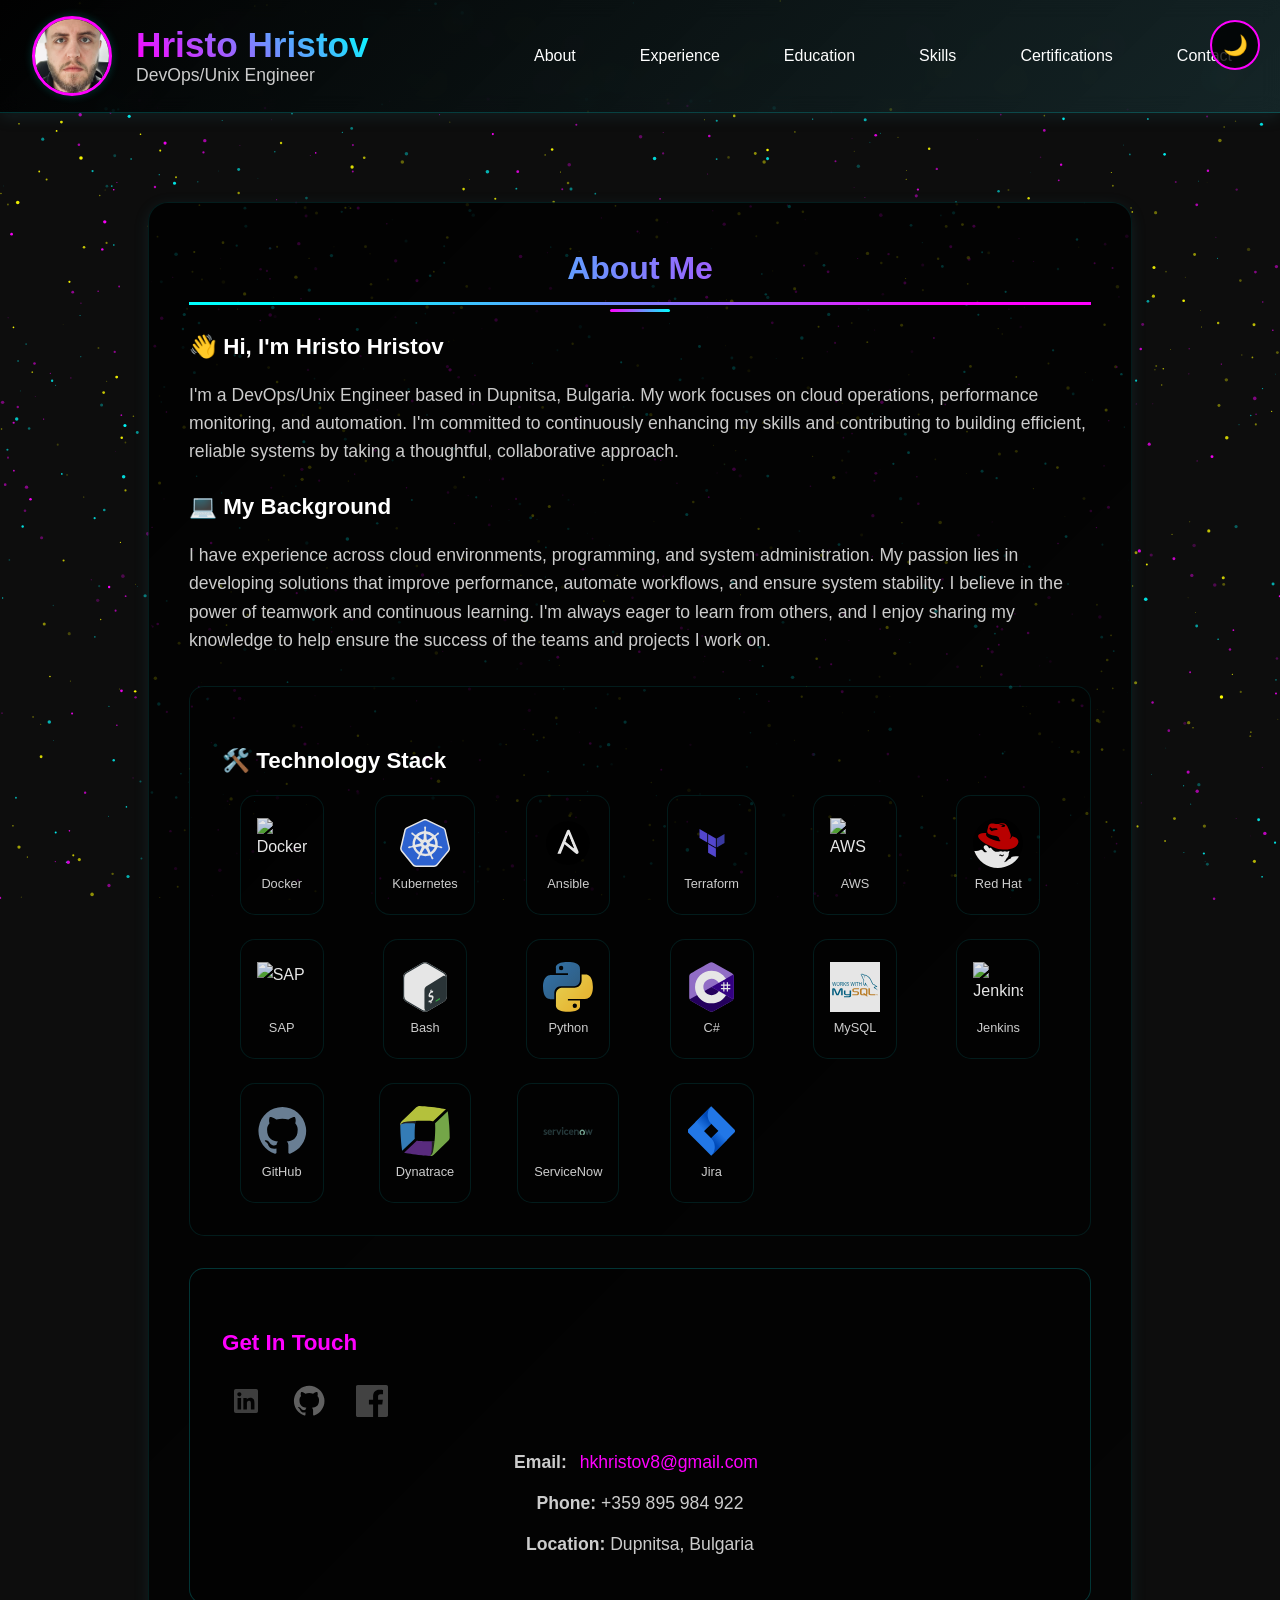
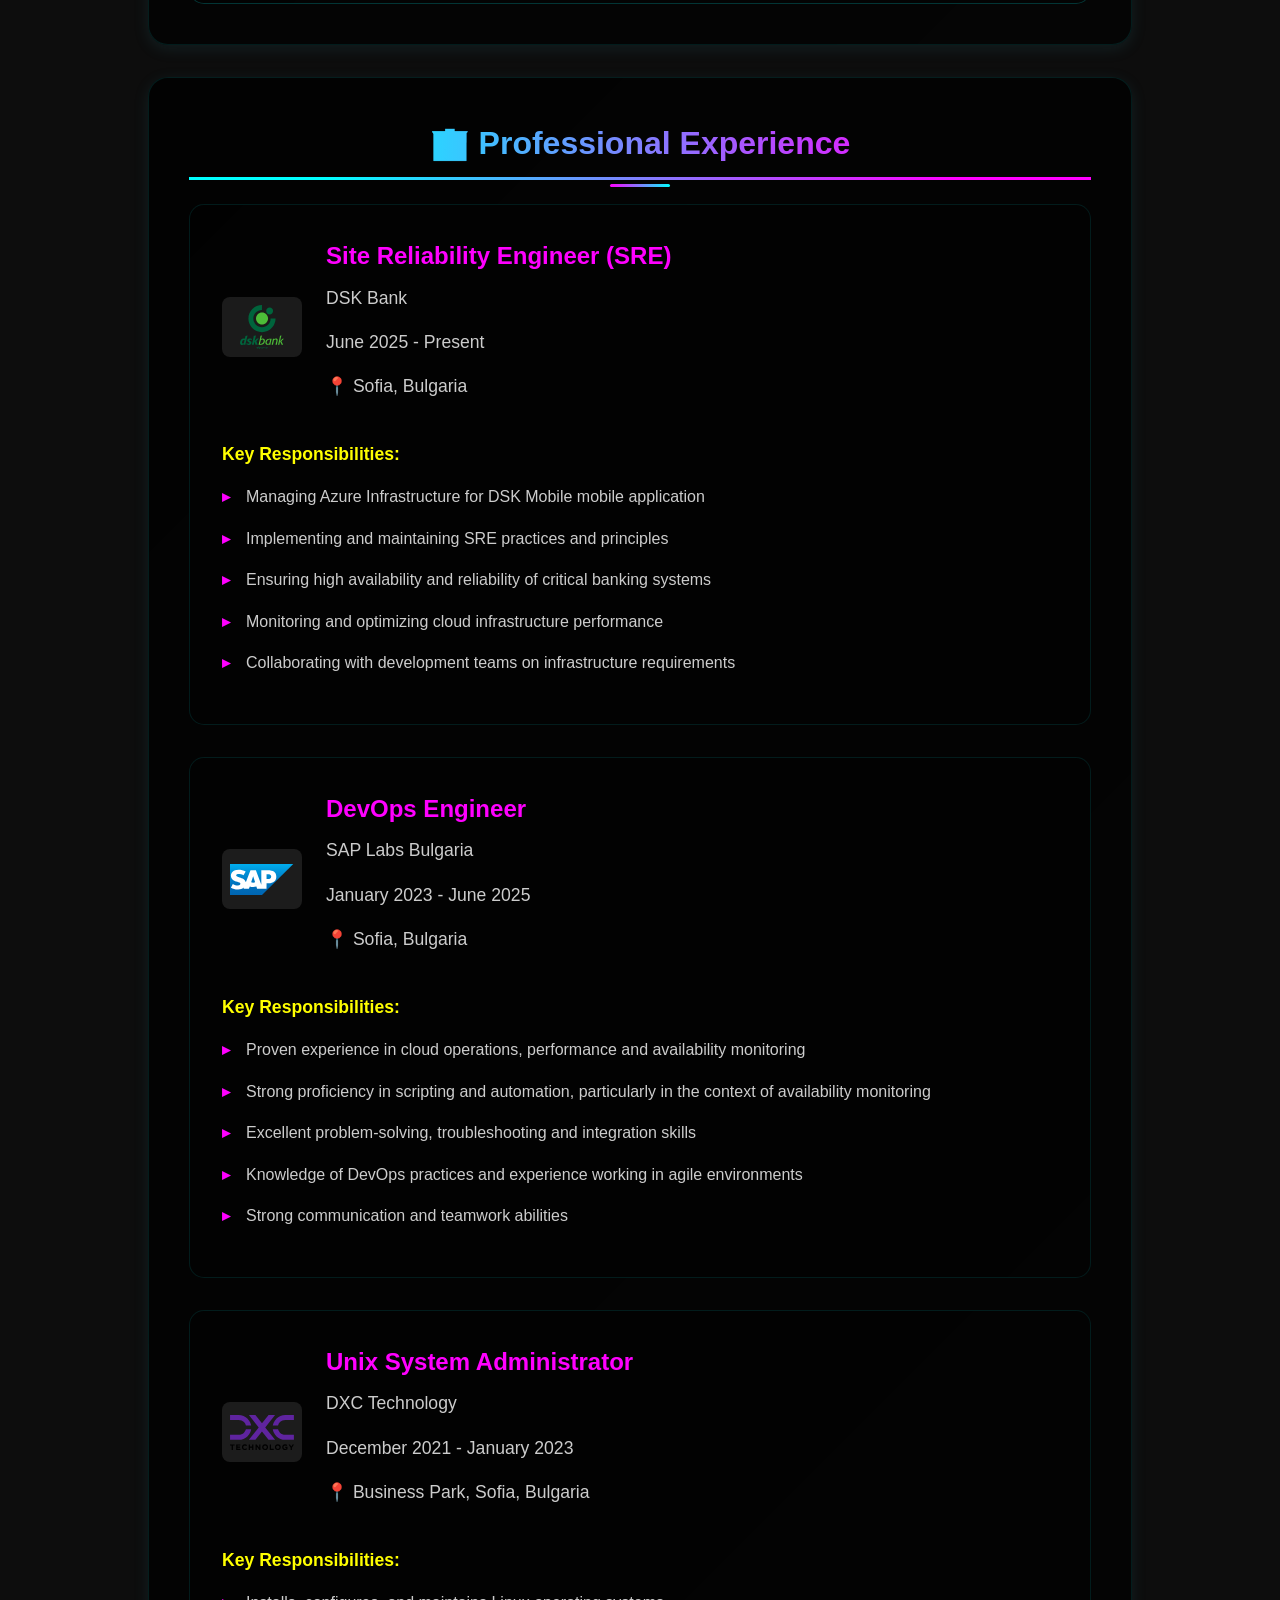
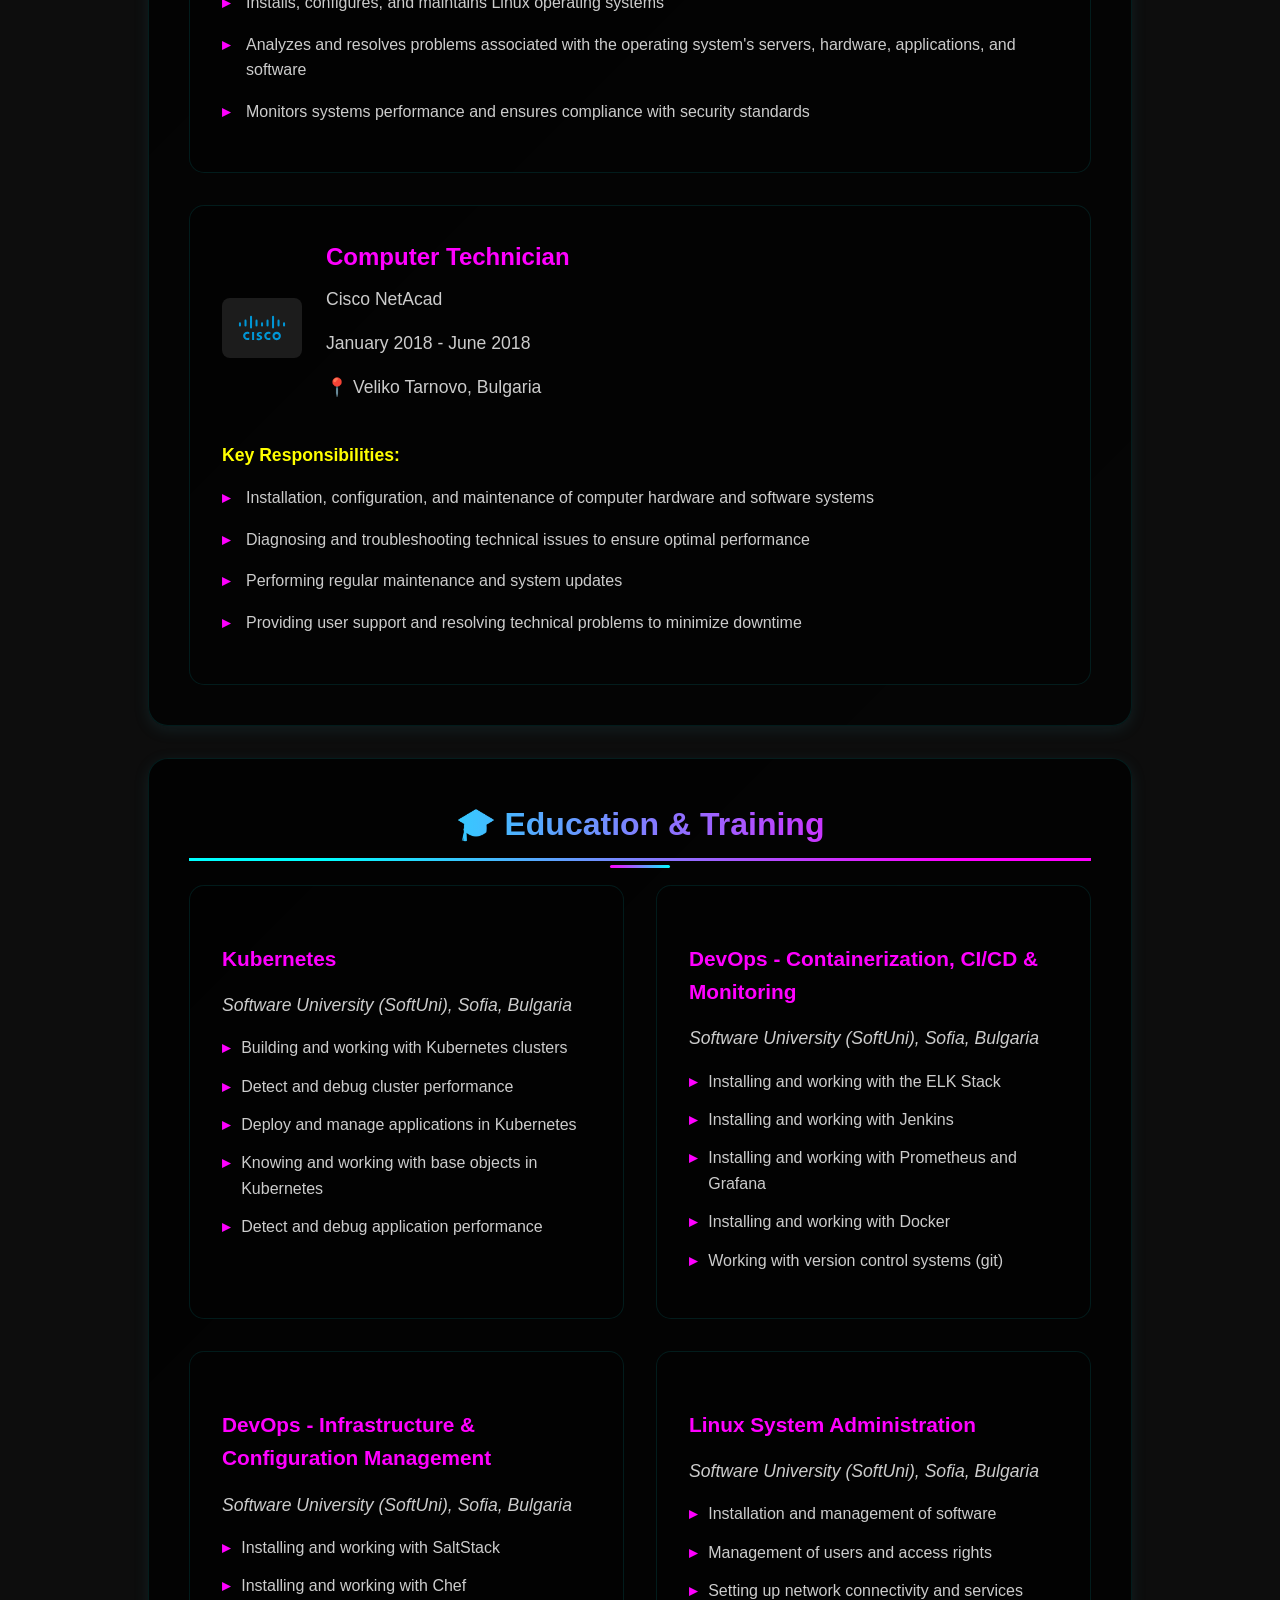
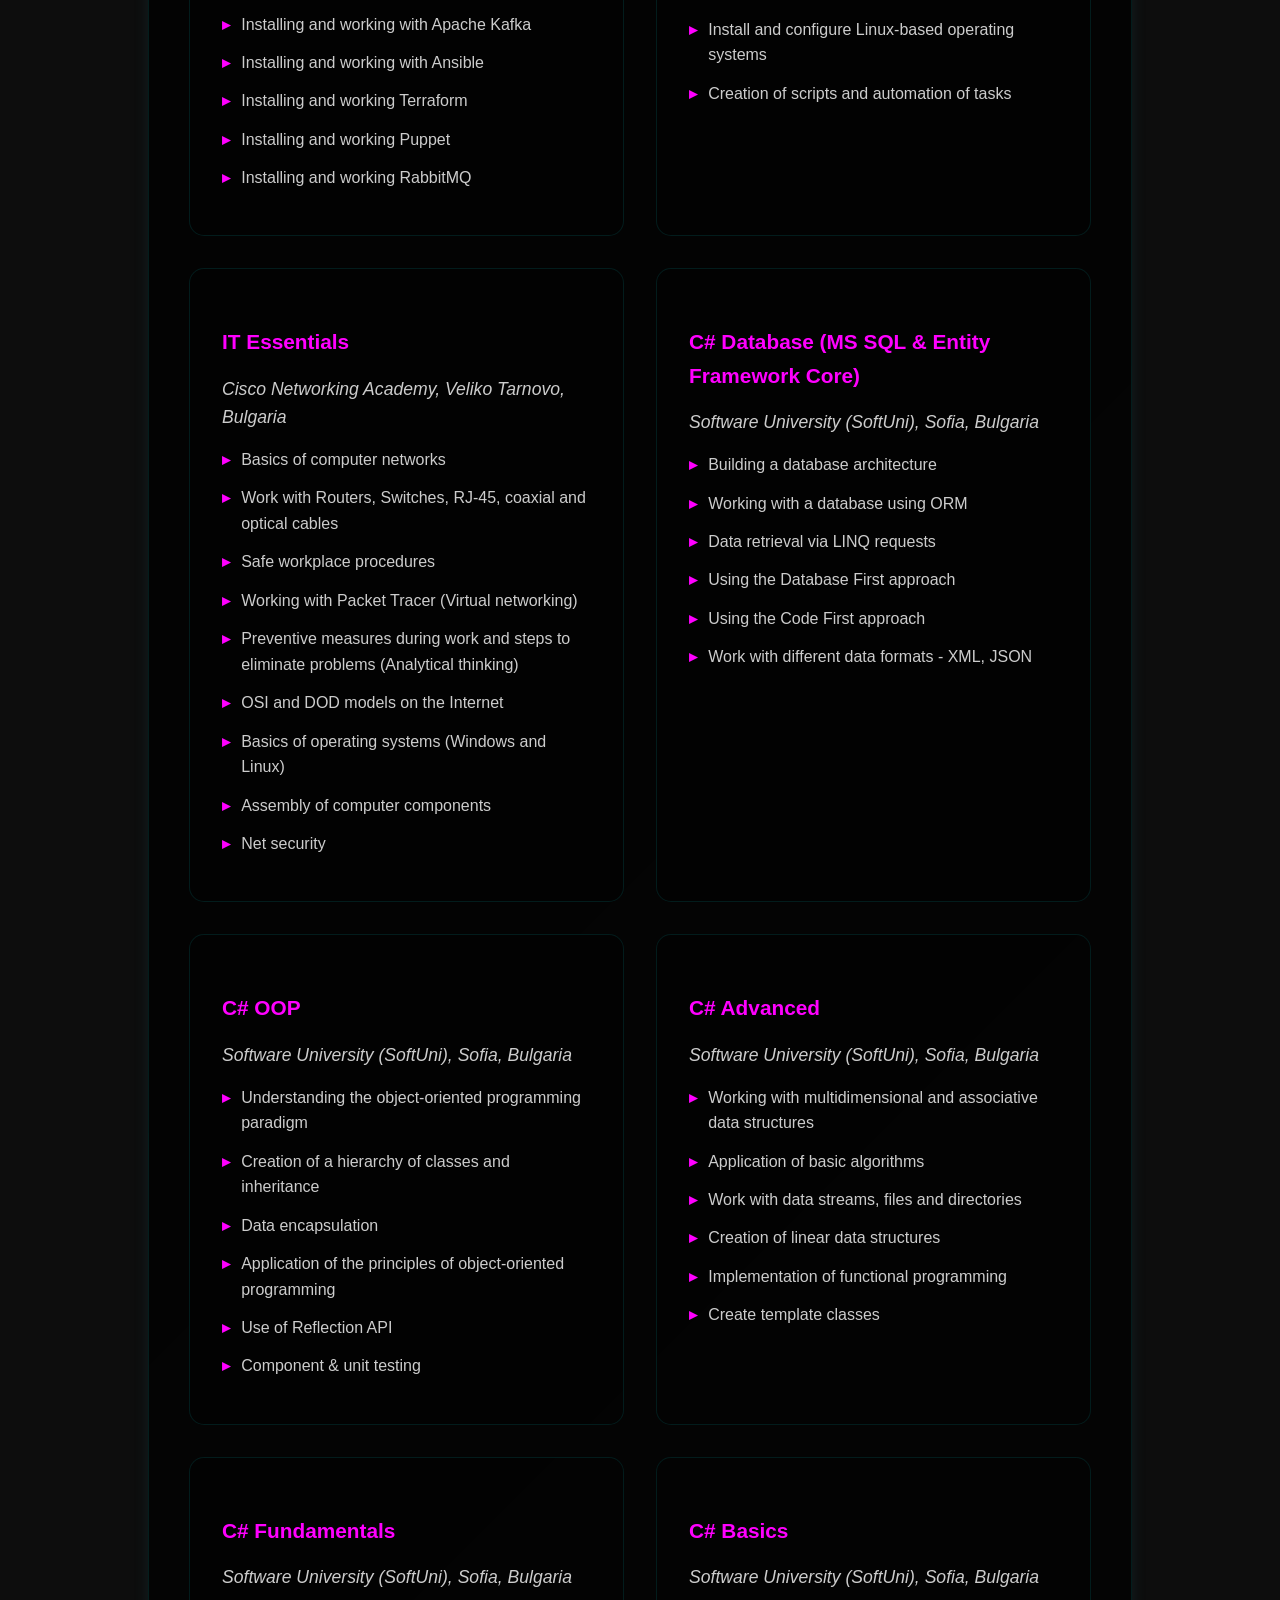
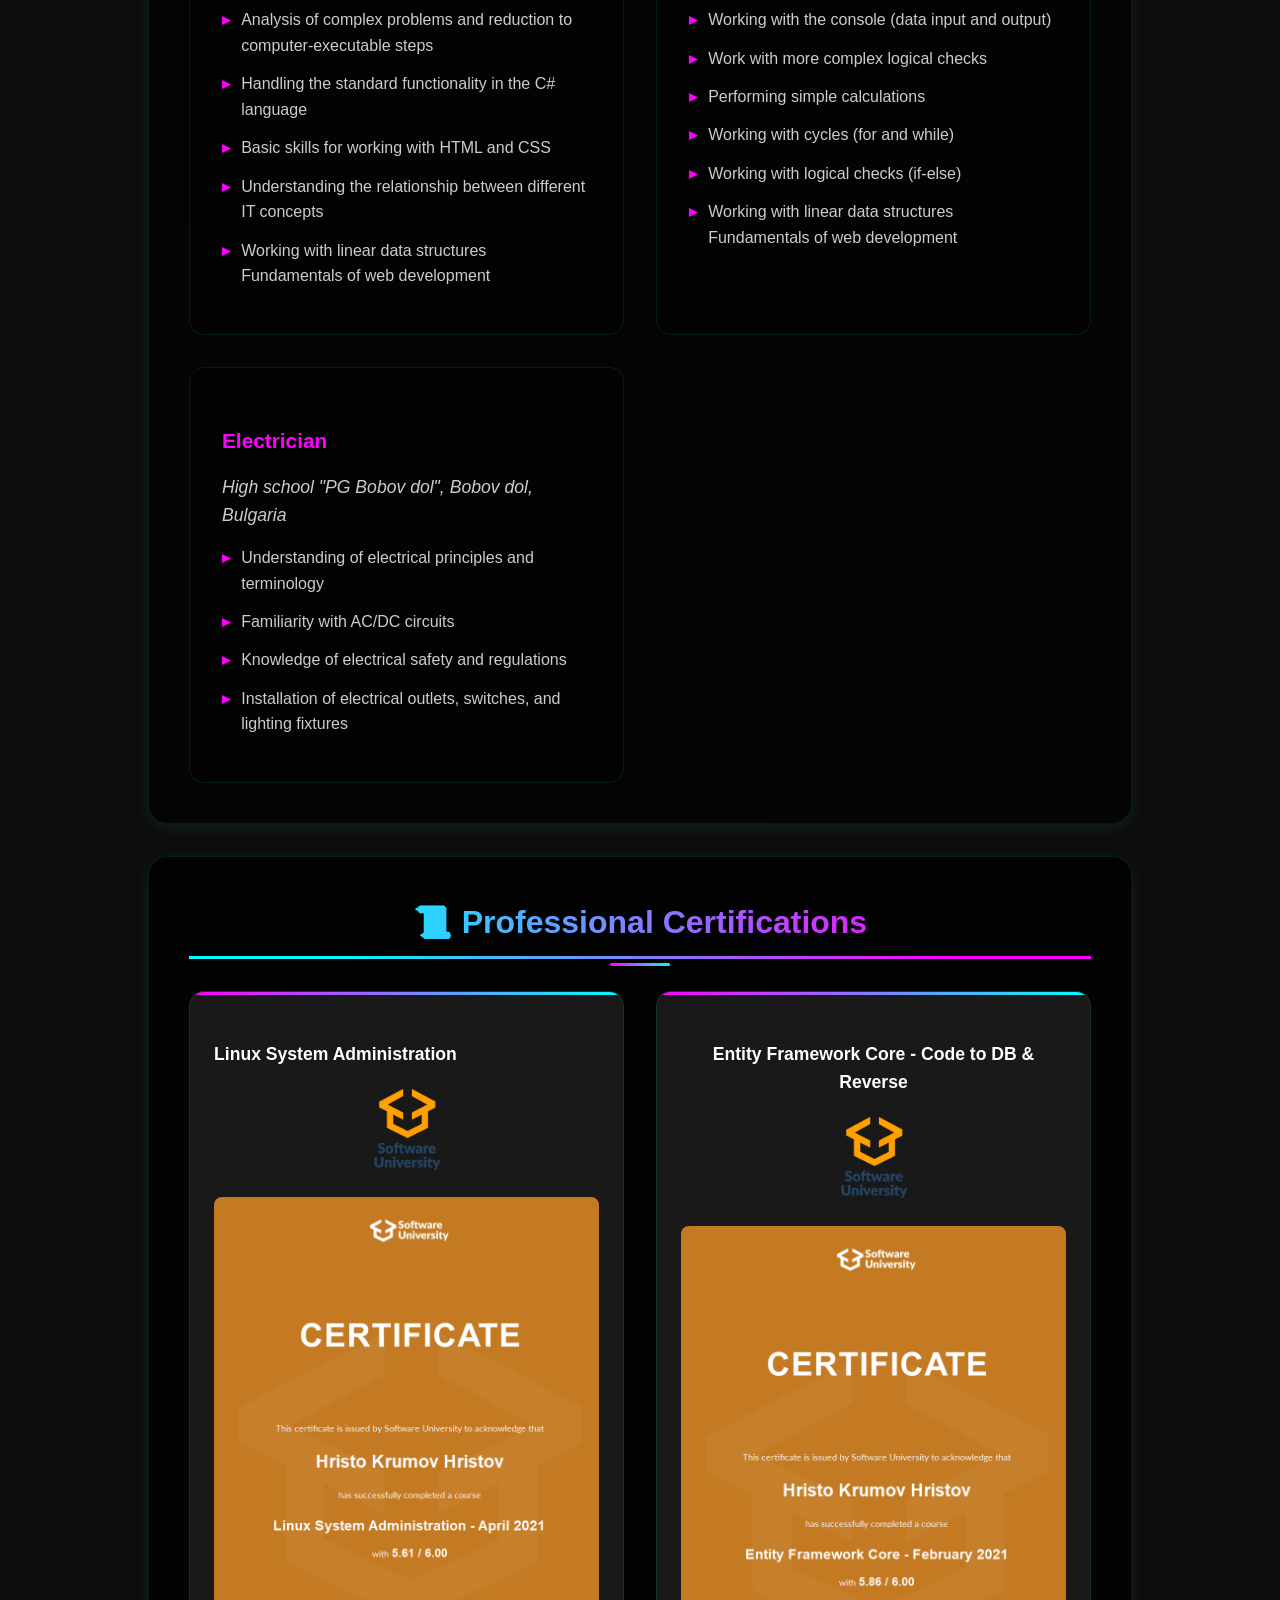
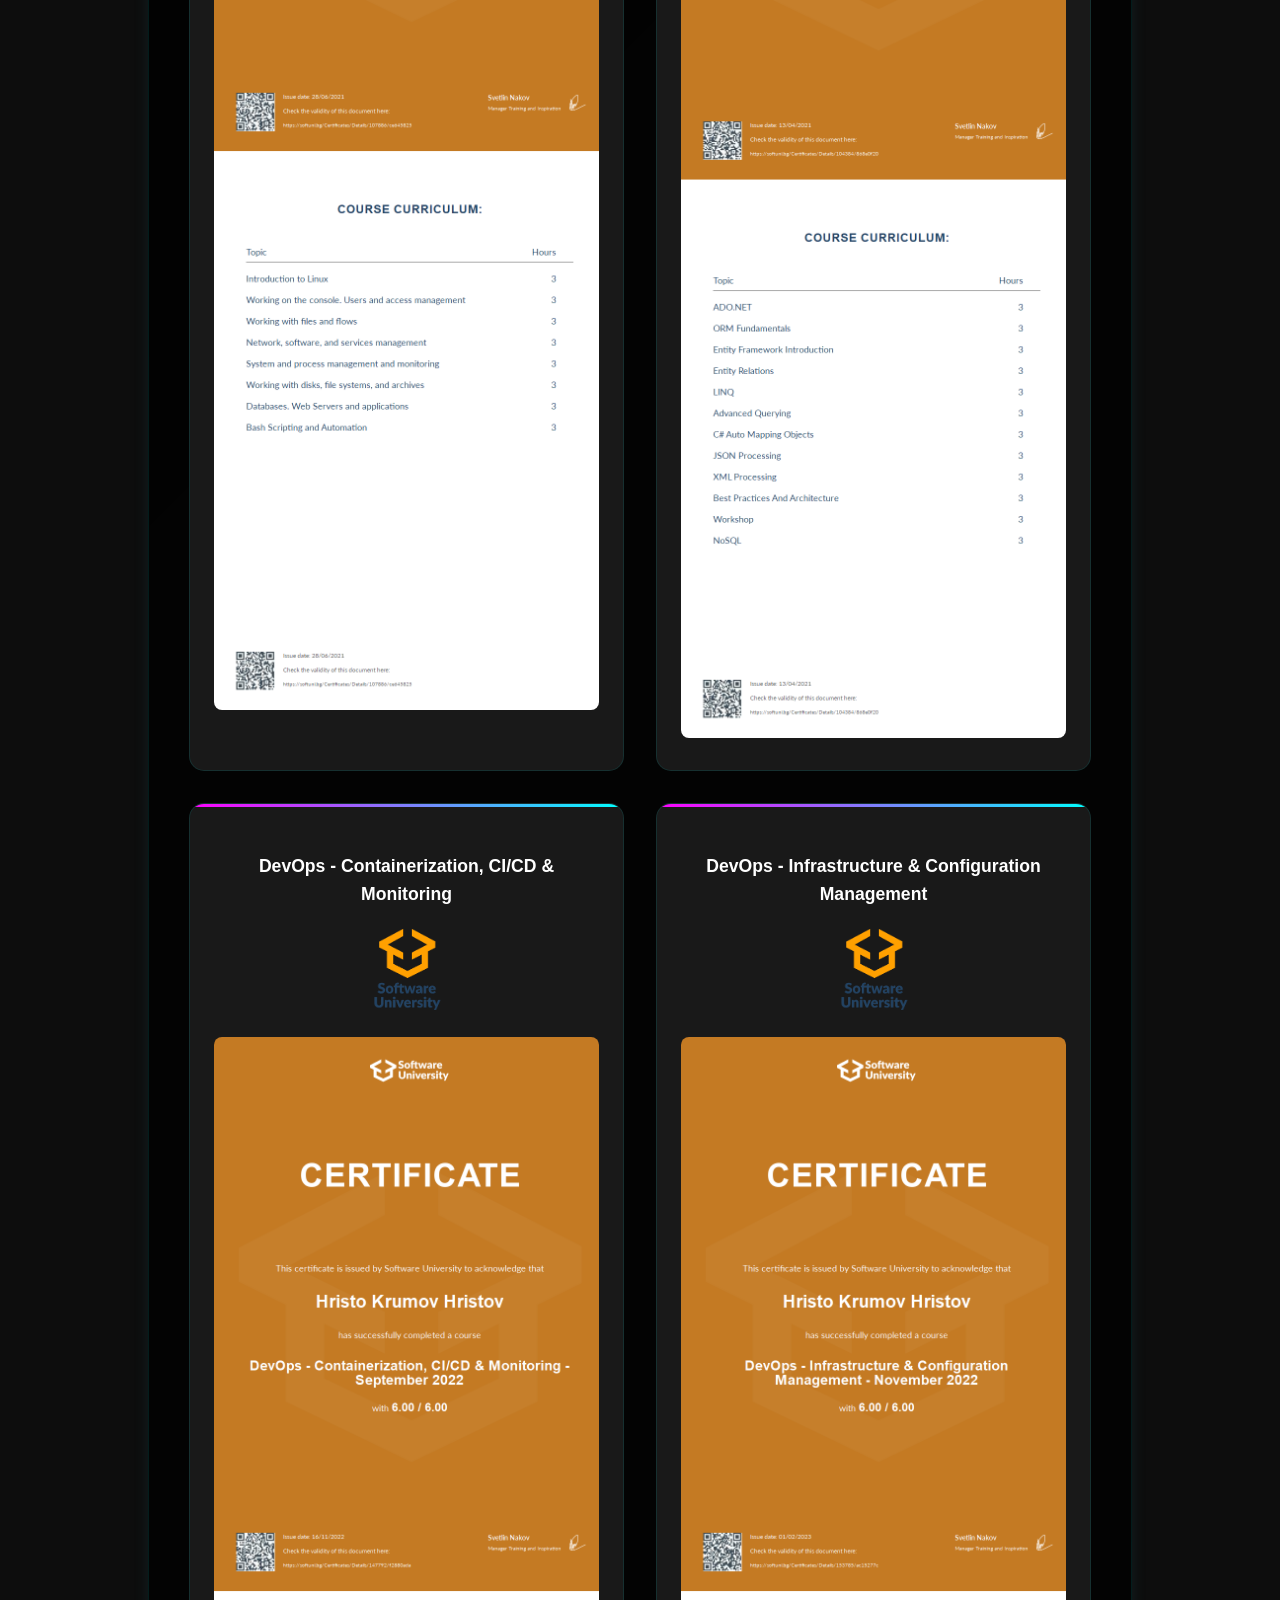
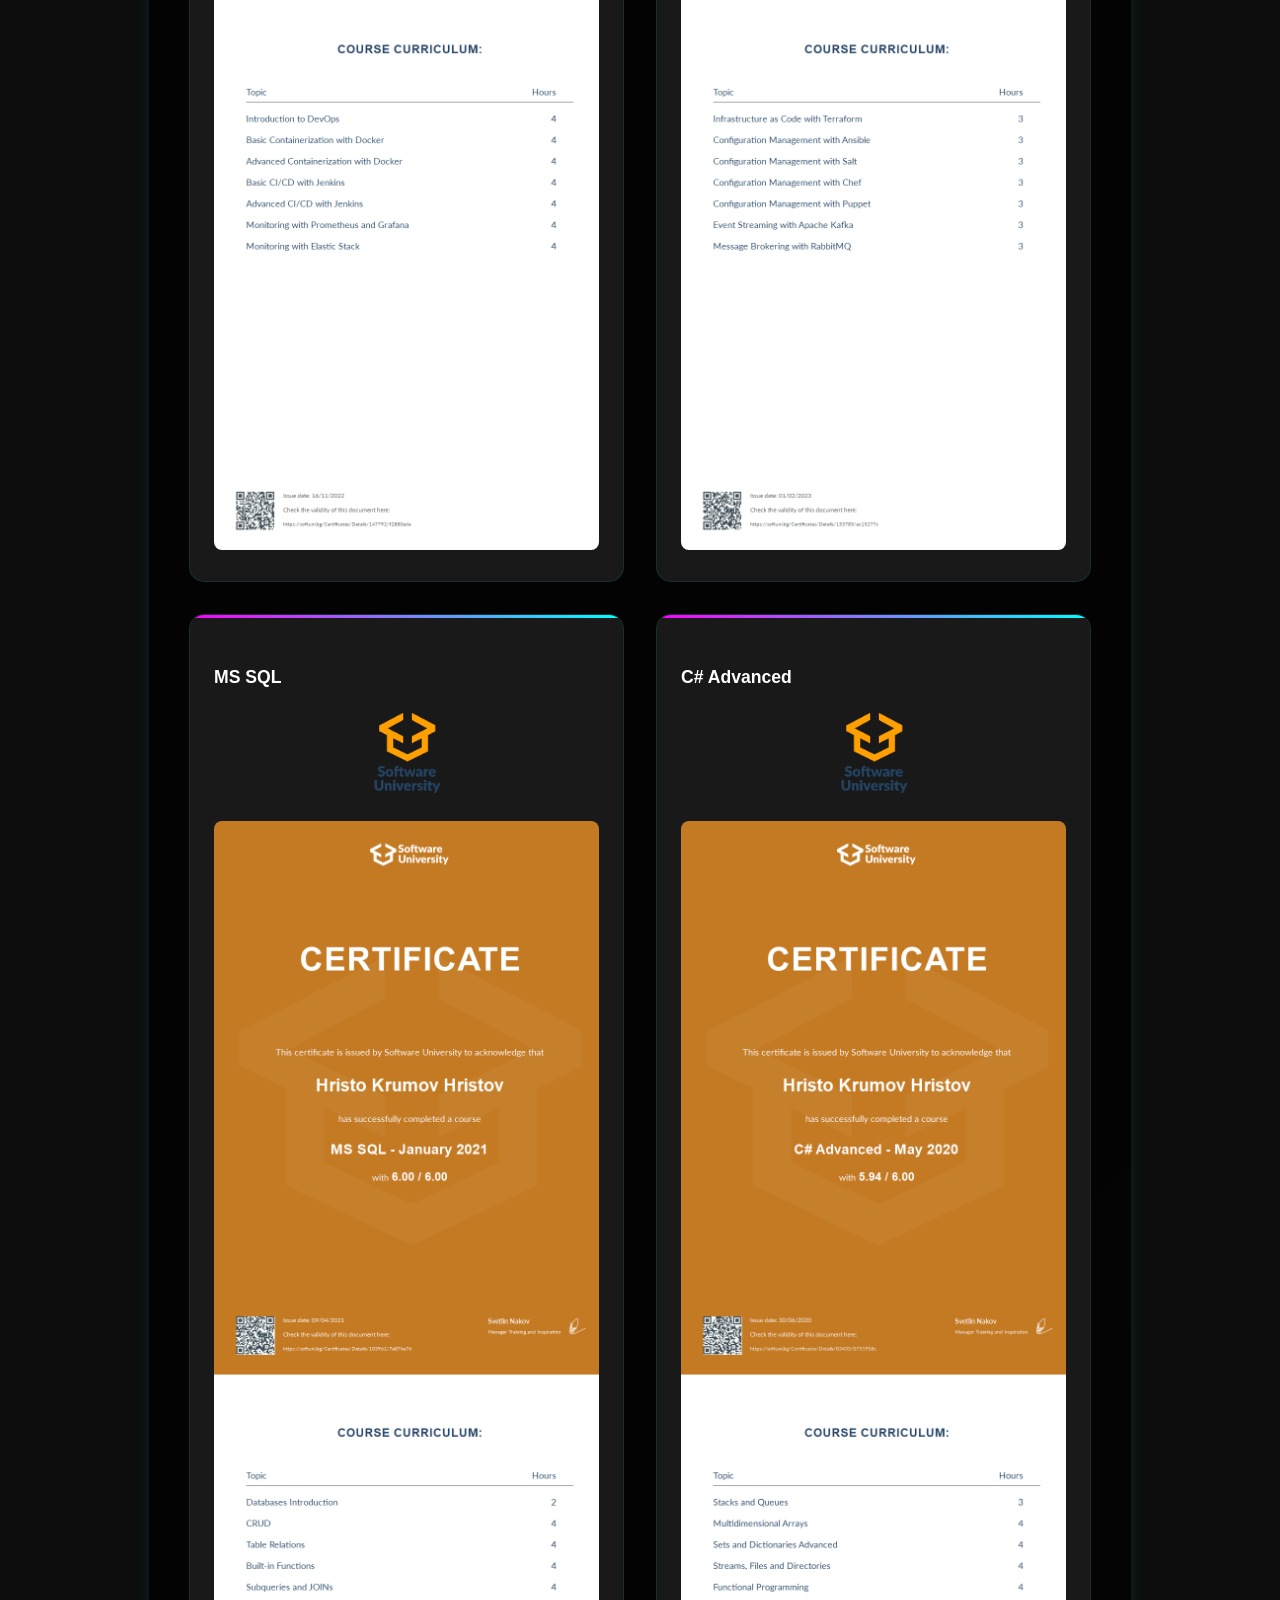
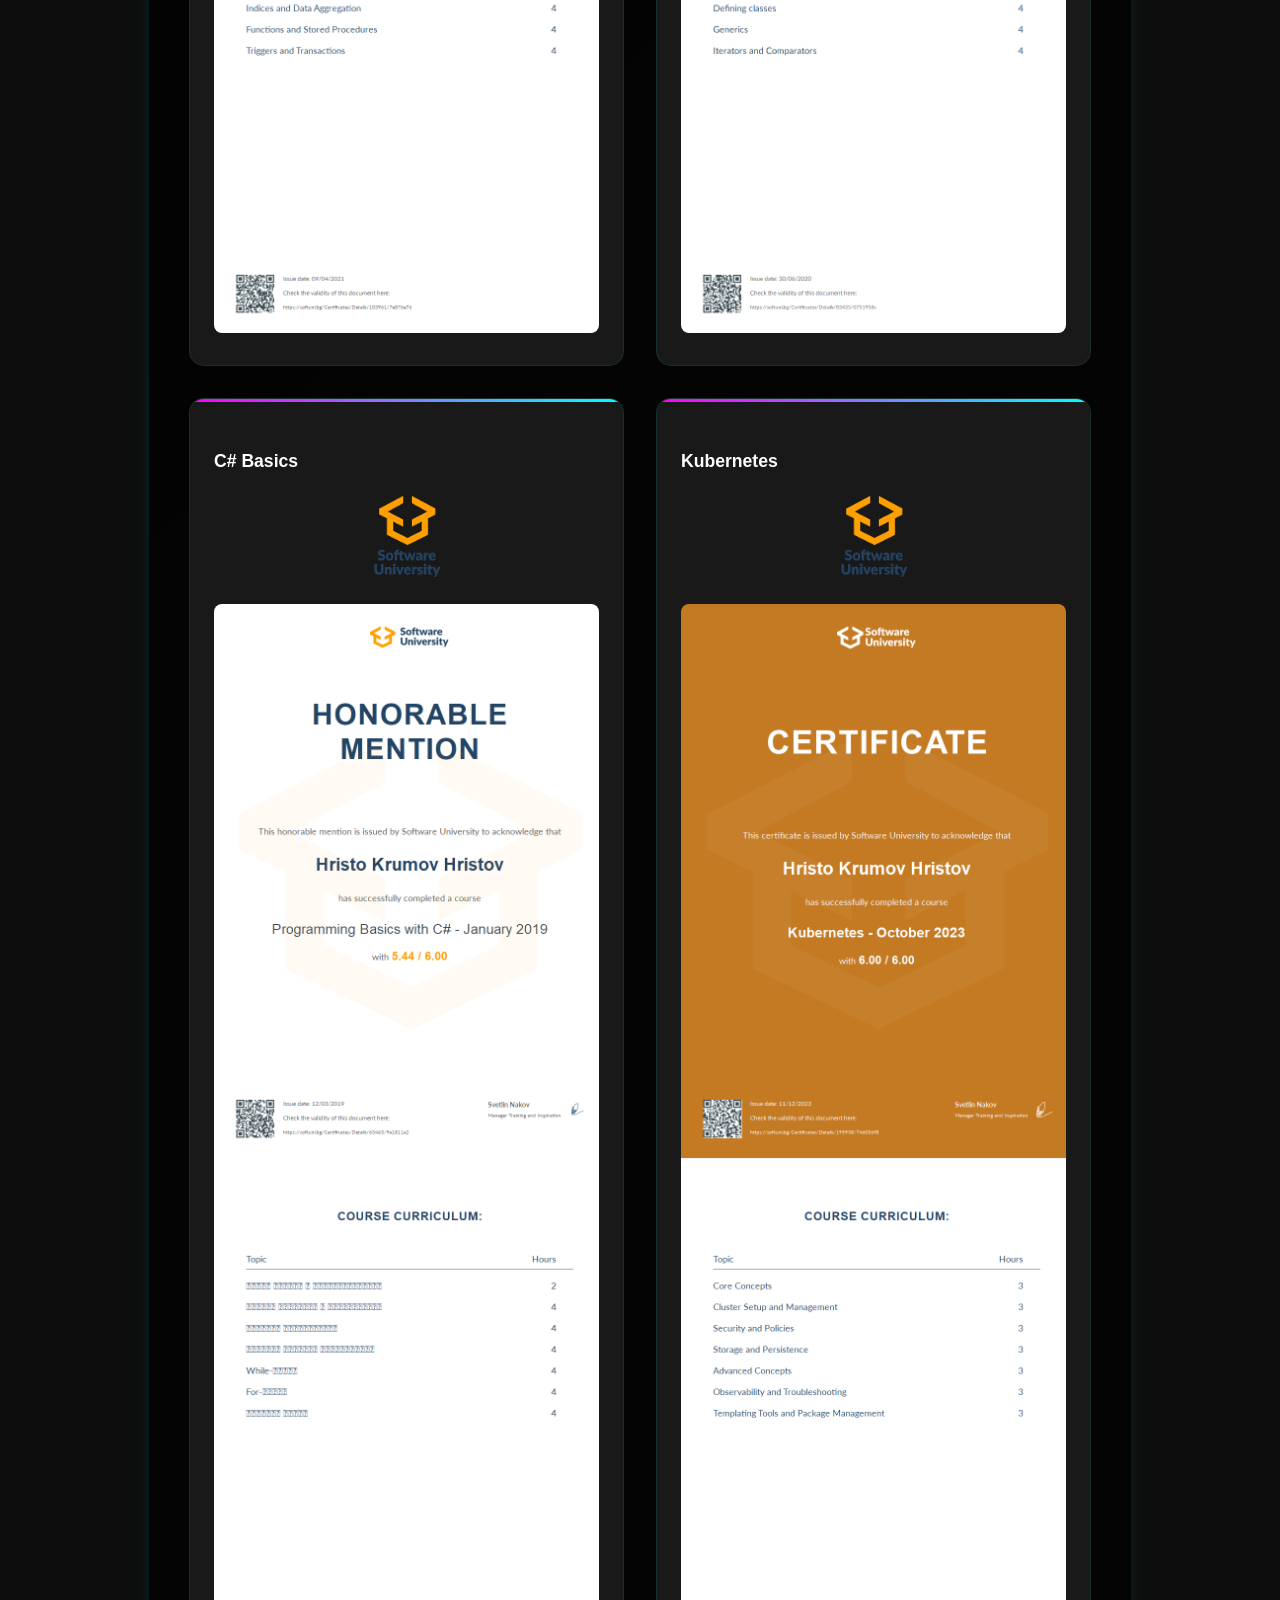
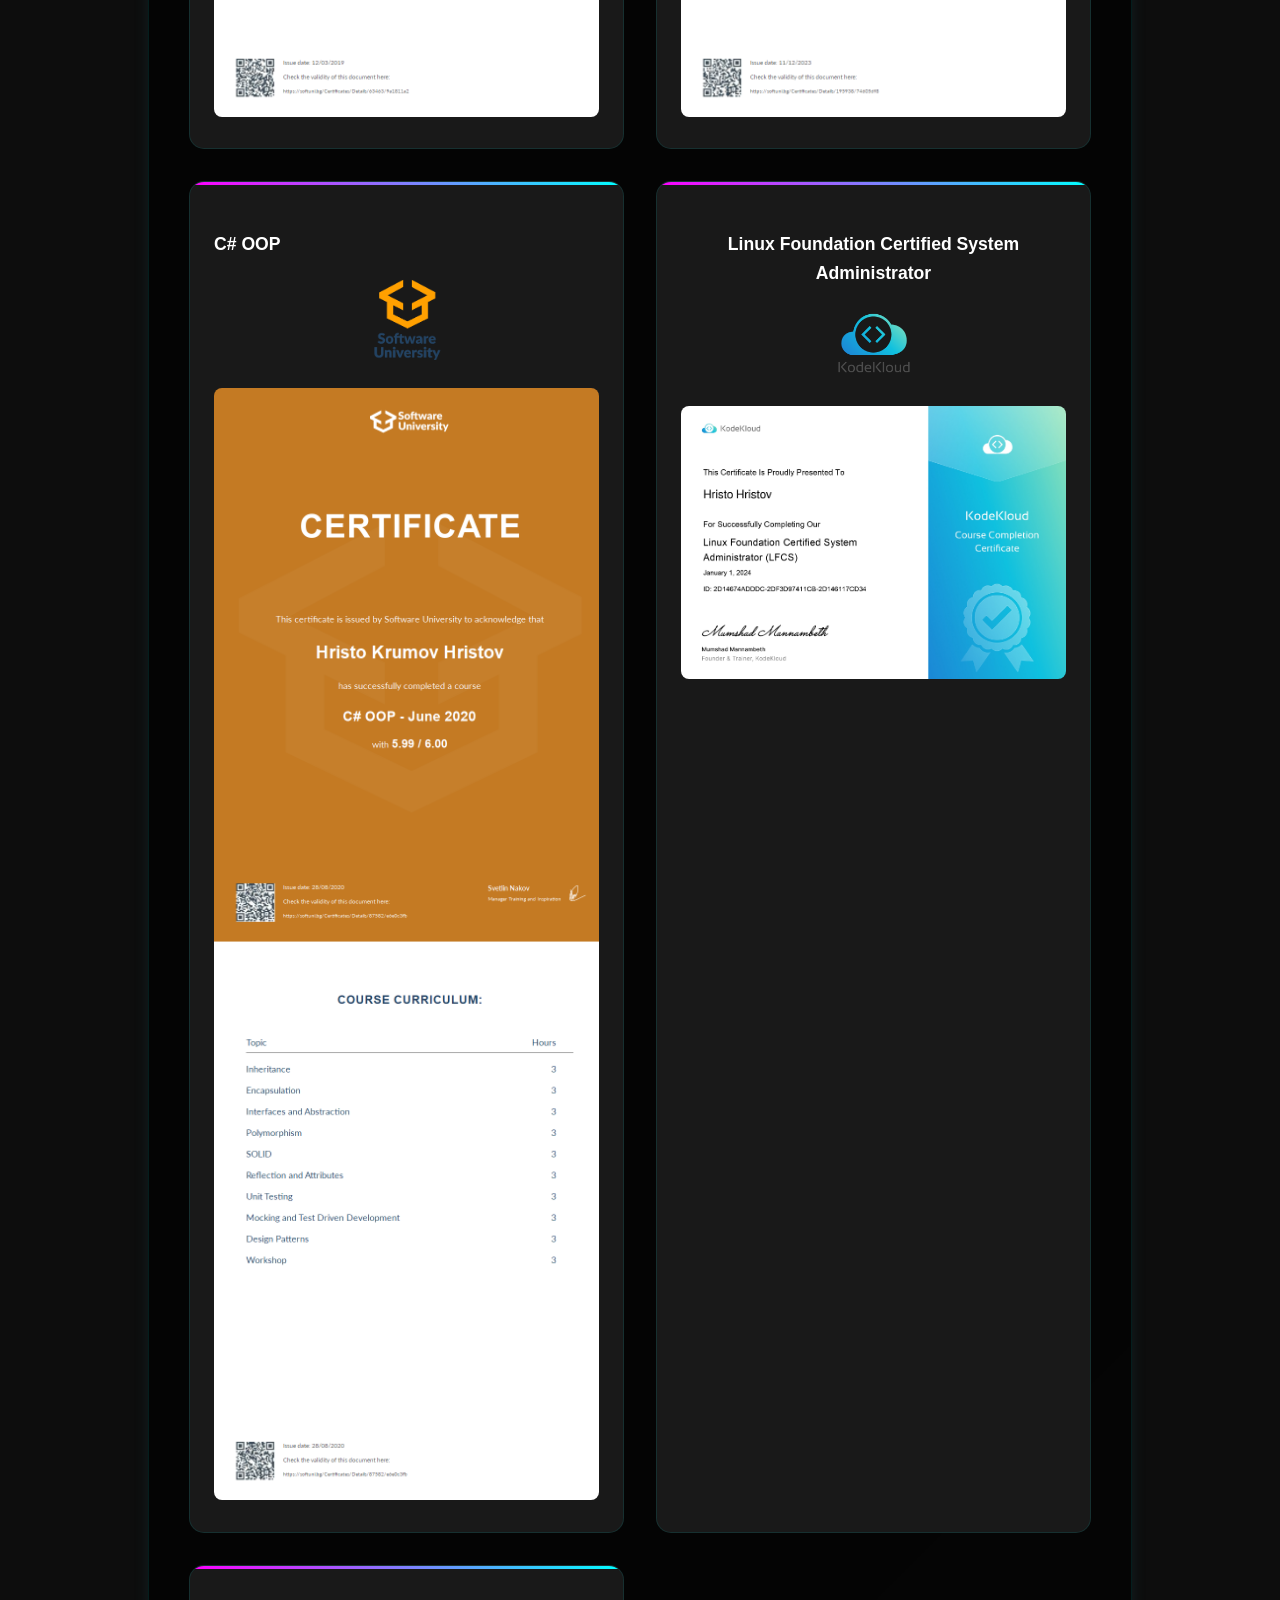
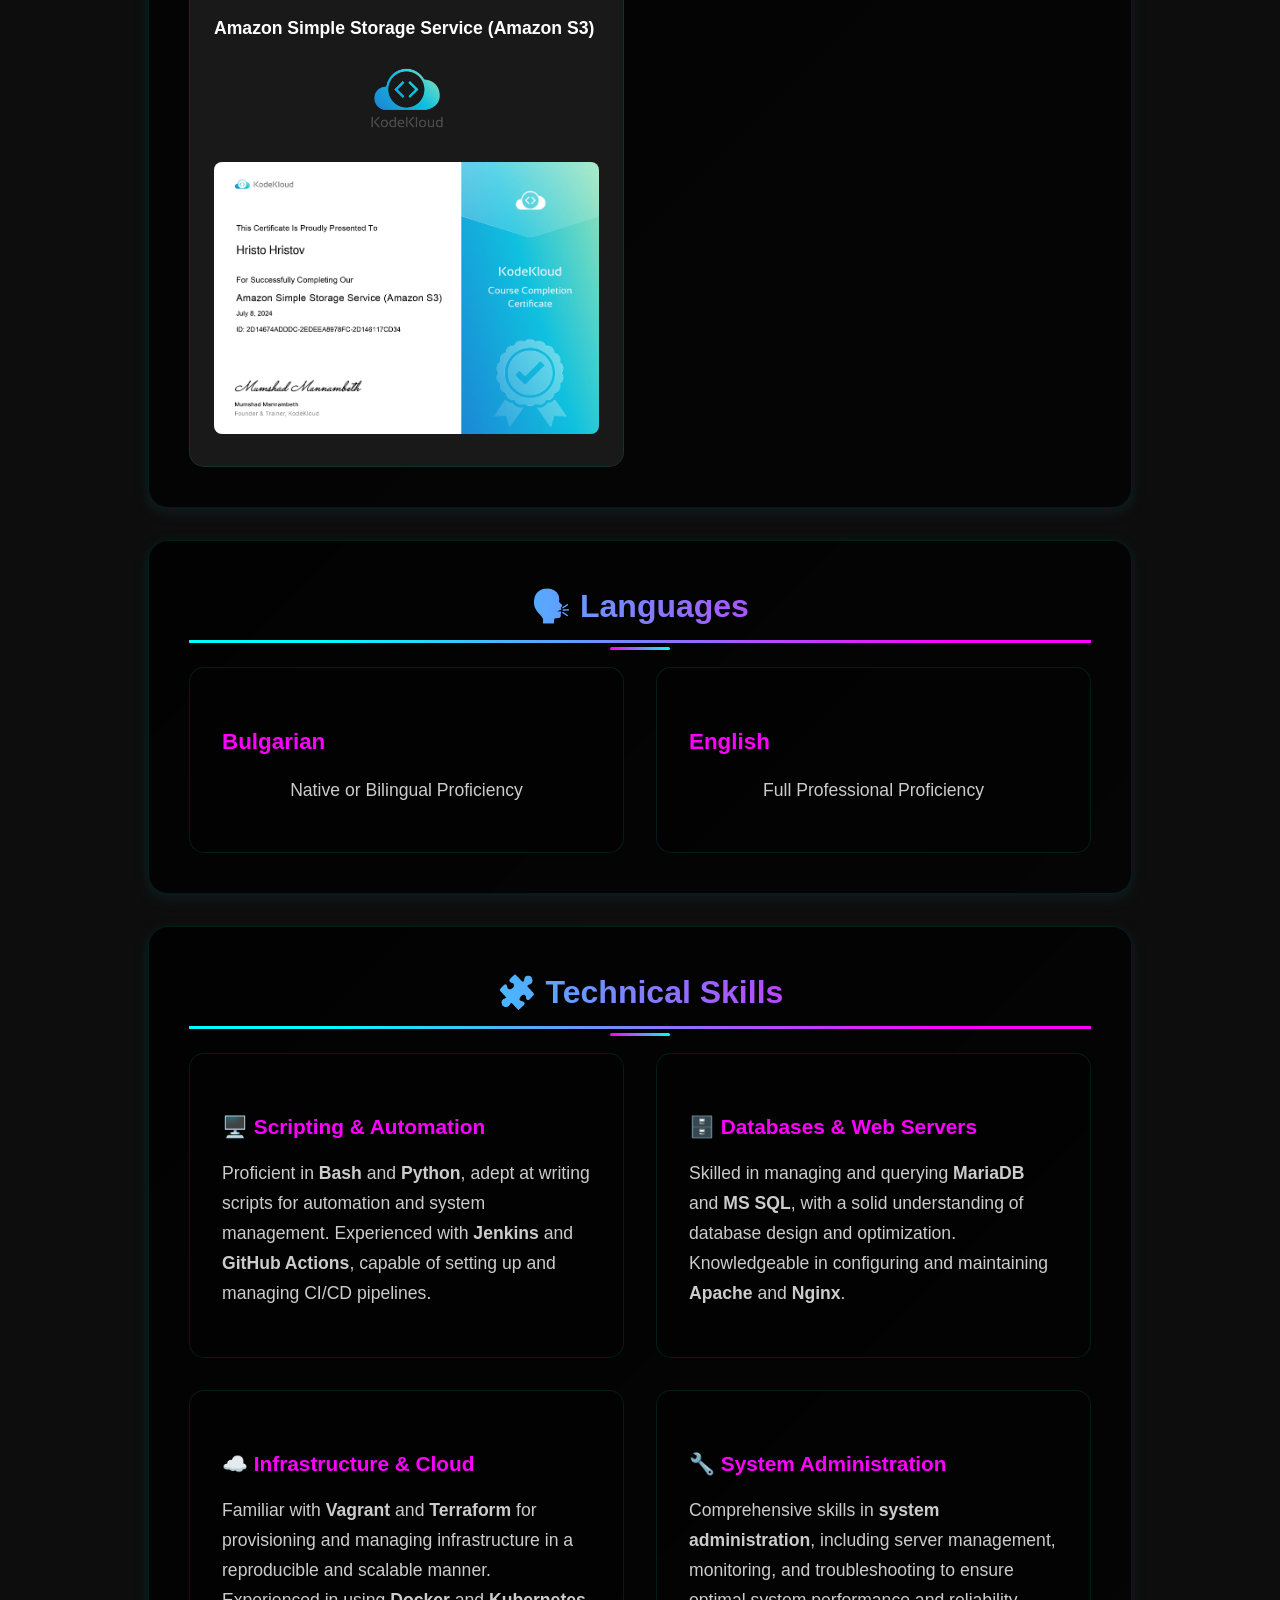
==== commit b8b27d99: "Update work experience dates: SAP until June 2025, DSK from June 2025" ====
--- a/index.html
+++ b/index.html
@@ -172,7 +172,7 @@
                         <div class="experience-title">
                             <h3>Site Reliability Engineer (SRE)</h3>
                             <p class="company-name">DSK Bank</p>
-                            <p class="duration">June 2024 - Present</p>
+                            <p class="duration">June 2025 - Present</p>
                             <p class="location">📍 Sofia, Bulgaria</p>
                         </div>
                     </div>
@@ -194,7 +194,7 @@
                         <div class="experience-title">
                             <h3>DevOps Engineer</h3>
                             <p class="company-name">SAP Labs Bulgaria</p>
-                            <p class="duration">January 2023 - June 2024</p>
+                            <p class="duration">January 2023 - June 2025</p>
                             <p class="location">📍 Sofia, Bulgaria</p>
                         </div>
                     </div>
--- a/styles.css
+++ b/styles.css
@@ -2,11 +2,16 @@
     --primary-color: #00ffff;
     --secondary-color: #ff00ff;
     --accent-color: #ffff00;
-    --bg-primary: rgba(0, 0, 0, 0.95);
-    --bg-secondary: rgba(0, 0, 0, 0.8);
-    --bg-card: rgba(27, 27, 27, 0.95);
-    --text-primary: #ffffff;
-    --text-secondary: #cccccc;
+    --bg-primary: #f8f9fa;
+    --bg-secondary: #e9ecef;
+    --bg-card: #ffffff;
+    --text-primary: #2c3e50;
+    --text-secondary: #495057;
+    --border-color: #dee2e6;
+    --shadow-light: 0 2px 10px rgba(0, 0, 0, 0.08);
+    --shadow-medium: 0 4px 20px rgba(0, 0, 0, 0.12);
+    --accent-light: #007bff;
+    --accent-light-hover: #0056b3;
     --border-radius: 20px;
     --shadow-primary: 0 4px 15px rgba(53, 135, 145, 0.15);
     --shadow-secondary: 0 0 20px rgba(0, 255, 255, 0.3);
@@ -477,6 +482,11 @@
         box-sizing: border-box;
         overflow-x: hidden;
     }
+    
+    /* Hide navigation on mobile */
+    .header-nav {
+        display: none !important;
+    }
 }
 
 @media (max-width: 480px) {
@@ -709,13 +719,20 @@
 .section h2 {
     font-size: 2rem;
     margin-bottom: 1.5rem;
-    color: var(--primary-color);
+    background: linear-gradient(90deg, #00ffff 0%, #00ffff 15%, #ff00ff 85%, #ff00ff 100%);
+    -webkit-background-clip: text;
+    -webkit-text-fill-color: transparent;
+    background-clip: text;
     text-align: center;
     position: relative;
     word-wrap: break-word;
     overflow-wrap: break-word;
     hyphens: auto;
     max-width: 100%;
+    border-bottom: 3px solid transparent;
+    border-image: linear-gradient(90deg, #00ffff 0%, #00ffff 15%, #ff00ff 85%, #ff00ff 100%) 1;
+    padding-bottom: 0.5rem;
+    font-weight: 700;
 }
 
 .section h2::after {
@@ -1687,19 +1704,7 @@
 }
 
 /* Theme-specific overrides to ensure proper switching */
-body[data-theme="light"] {
-    /* Enhanced light theme colors for better readability */
-    --bg-primary: #f8f9fa;
-    --bg-secondary: #e9ecef;
-    --bg-card: #ffffff;
-    --text-primary: #2c3e50;
-    --text-secondary: #495057;
-    --border-color: #dee2e6;
-    --shadow-light: 0 2px 10px rgba(0, 0, 0, 0.08);
-    --shadow-medium: 0 4px 20px rgba(0, 0, 0, 0.12);
-    --accent-light: #007bff;
-    --accent-light-hover: #0056b3;
-}
+/* Light theme is now default - no overrides needed */
 
 /* Enhanced light theme specific styles */
 body[data-theme="light"] header {
@@ -1825,12 +1830,7 @@
     box-shadow: var(--shadow-medium);
 }
 
-body[data-theme="light"] h2 {
-    color: #ff00ff;
-    border-bottom: 3px solid #ff00ff;
-    padding-bottom: 0.5rem;
-    font-weight: 700;
-}
+/* h2 styles are now in the main section - no theme override needed */
 
 body[data-theme="light"] h3 {
     color: var(--text-primary);
@@ -1868,6 +1868,8 @@
 }
 
 body[data-theme="dark"] {
+    --primary-color: #ff00ff;
+    --secondary-color: #00ffff;
     --bg-primary: rgba(0, 0, 0, 0.95);
     --bg-secondary: rgba(0, 0, 0, 0.8);
     --bg-card: rgba(27, 27, 27, 0.95);
--- a/styles.css
+++ b/styles.css
@@ -2,11 +2,16 @@
     --primary-color: #00ffff;
     --secondary-color: #ff00ff;
     --accent-color: #ffff00;
-    --bg-primary: rgba(0, 0, 0, 0.95);
-    --bg-secondary: rgba(0, 0, 0, 0.8);
-    --bg-card: rgba(27, 27, 27, 0.95);
-    --text-primary: #ffffff;
-    --text-secondary: #cccccc;
+    --bg-primary: #f8f9fa;
+    --bg-secondary: #e9ecef;
+    --bg-card: #ffffff;
+    --text-primary: #2c3e50;
+    --text-secondary: #495057;
+    --border-color: #dee2e6;
+    --shadow-light: 0 2px 10px rgba(0, 0, 0, 0.08);
+    --shadow-medium: 0 4px 20px rgba(0, 0, 0, 0.12);
+    --accent-light: #007bff;
+    --accent-light-hover: #0056b3;
     --border-radius: 20px;
     --shadow-primary: 0 4px 15px rgba(53, 135, 145, 0.15);
     --shadow-secondary: 0 0 20px rgba(0, 255, 255, 0.3);
@@ -477,6 +482,11 @@
         box-sizing: border-box;
         overflow-x: hidden;
     }
+    
+    /* Hide navigation on mobile */
+    .header-nav {
+        display: none !important;
+    }
 }
 
 @media (max-width: 480px) {
@@ -709,13 +719,20 @@
 .section h2 {
     font-size: 2rem;
     margin-bottom: 1.5rem;
-    color: var(--primary-color);
+    background: linear-gradient(90deg, #00ffff 0%, #00ffff 15%, #ff00ff 85%, #ff00ff 100%);
+    -webkit-background-clip: text;
+    -webkit-text-fill-color: transparent;
+    background-clip: text;
     text-align: center;
     position: relative;
     word-wrap: break-word;
     overflow-wrap: break-word;
     hyphens: auto;
     max-width: 100%;
+    border-bottom: 3px solid transparent;
+    border-image: linear-gradient(90deg, #00ffff 0%, #00ffff 15%, #ff00ff 85%, #ff00ff 100%) 1;
+    padding-bottom: 0.5rem;
+    font-weight: 700;
 }
 
 .section h2::after {
@@ -1687,19 +1704,7 @@
 }
 
 /* Theme-specific overrides to ensure proper switching */
-body[data-theme="light"] {
-    /* Enhanced light theme colors for better readability */
-    --bg-primary: #f8f9fa;
-    --bg-secondary: #e9ecef;
-    --bg-card: #ffffff;
-    --text-primary: #2c3e50;
-    --text-secondary: #495057;
-    --border-color: #dee2e6;
-    --shadow-light: 0 2px 10px rgba(0, 0, 0, 0.08);
-    --shadow-medium: 0 4px 20px rgba(0, 0, 0, 0.12);
-    --accent-light: #007bff;
-    --accent-light-hover: #0056b3;
-}
+/* Light theme is now default - no overrides needed */
 
 /* Enhanced light theme specific styles */
 body[data-theme="light"] header {
@@ -1825,12 +1830,7 @@
     box-shadow: var(--shadow-medium);
 }
 
-body[data-theme="light"] h2 {
-    color: #ff00ff;
-    border-bottom: 3px solid #ff00ff;
-    padding-bottom: 0.5rem;
-    font-weight: 700;
-}
+/* h2 styles are now in the main section - no theme override needed */
 
 body[data-theme="light"] h3 {
     color: var(--text-primary);
@@ -1868,6 +1868,8 @@
 }
 
 body[data-theme="dark"] {
+    --primary-color: #ff00ff;
+    --secondary-color: #00ffff;
     --bg-primary: rgba(0, 0, 0, 0.95);
     --bg-secondary: rgba(0, 0, 0, 0.8);
     --bg-card: rgba(27, 27, 27, 0.95);
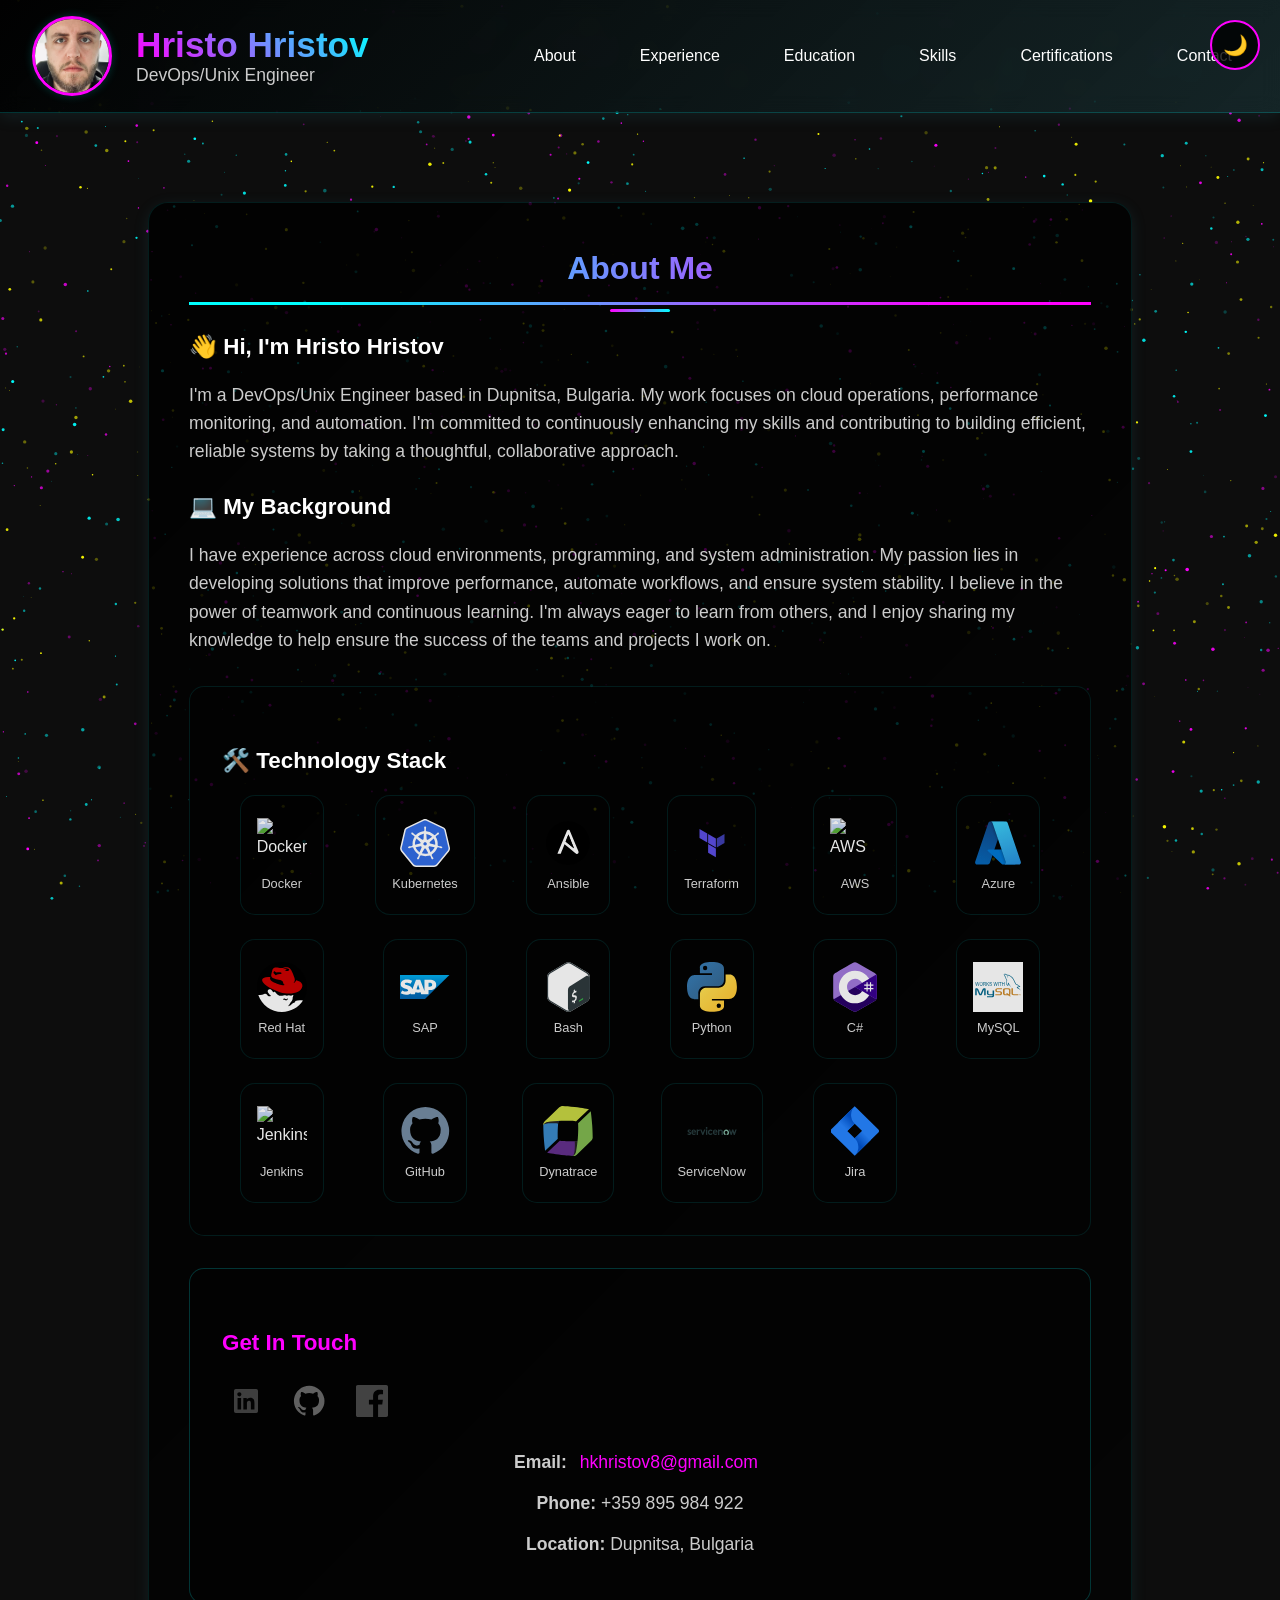
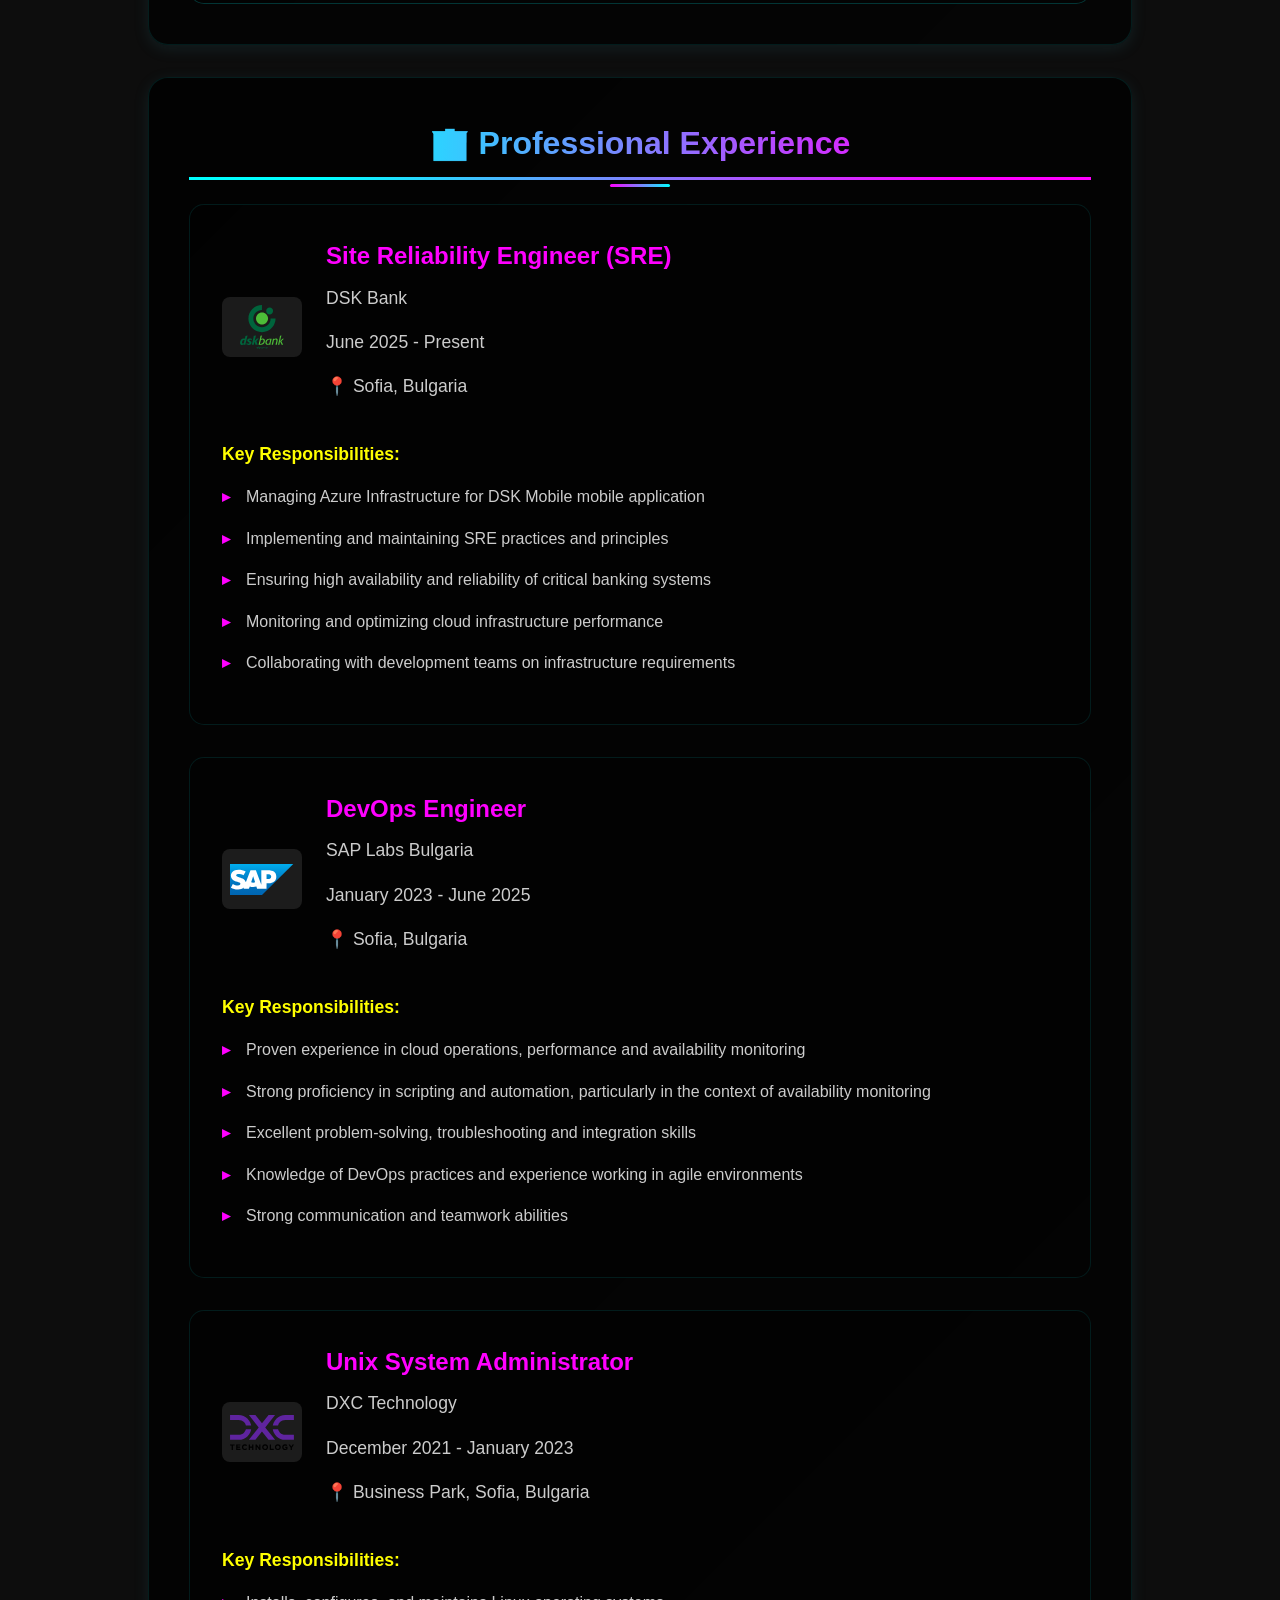
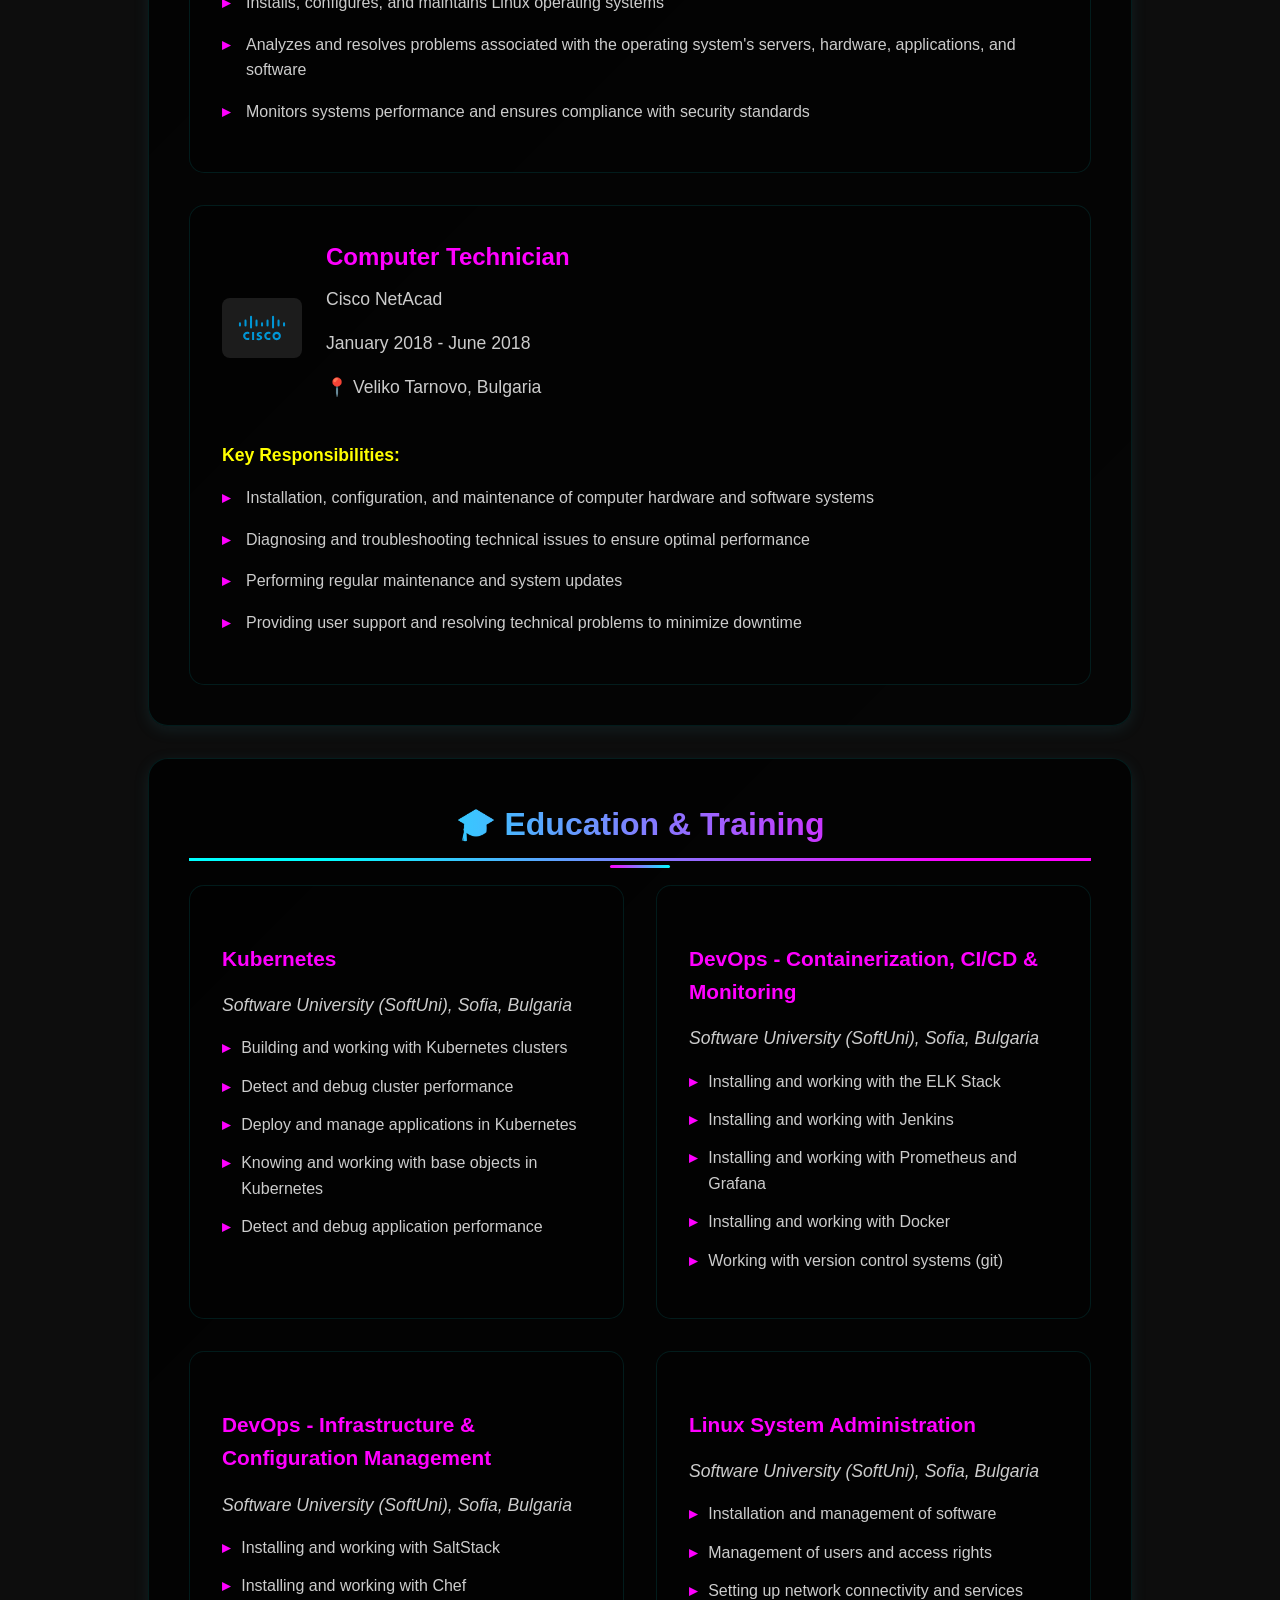
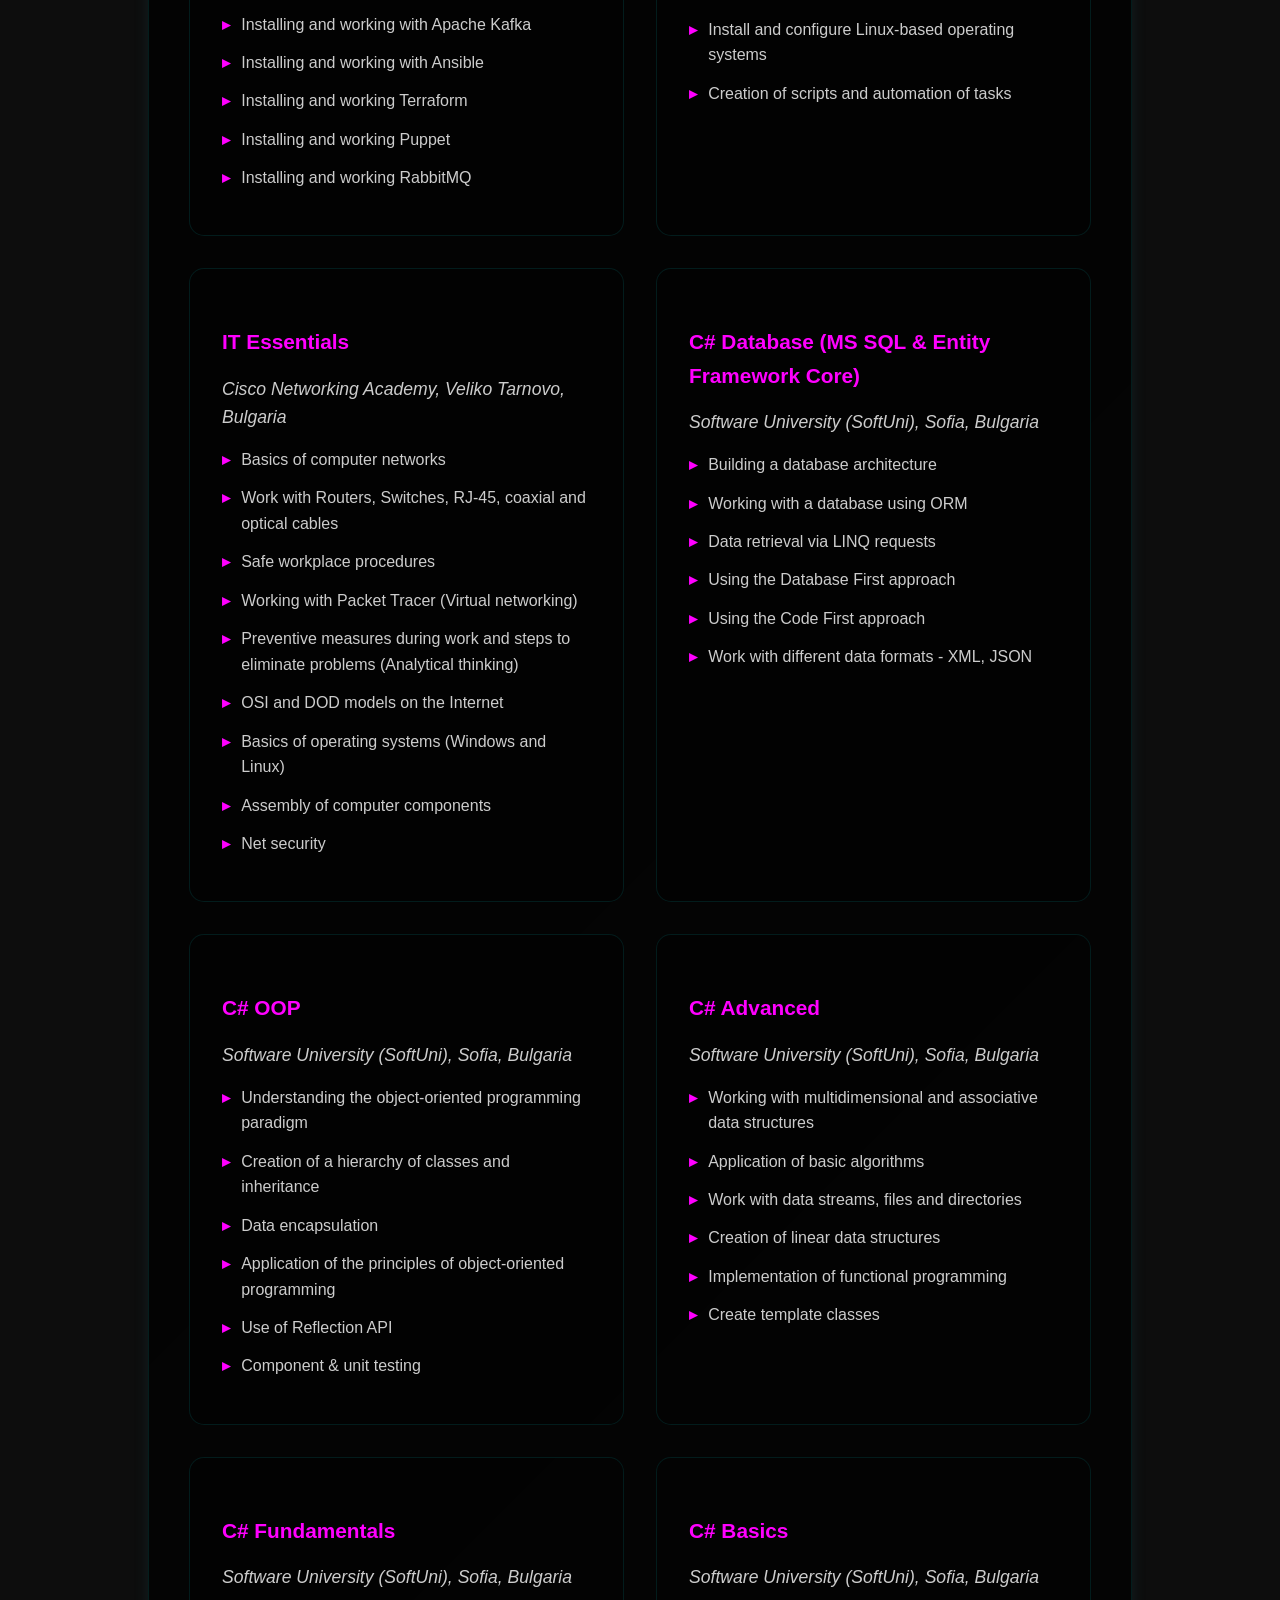
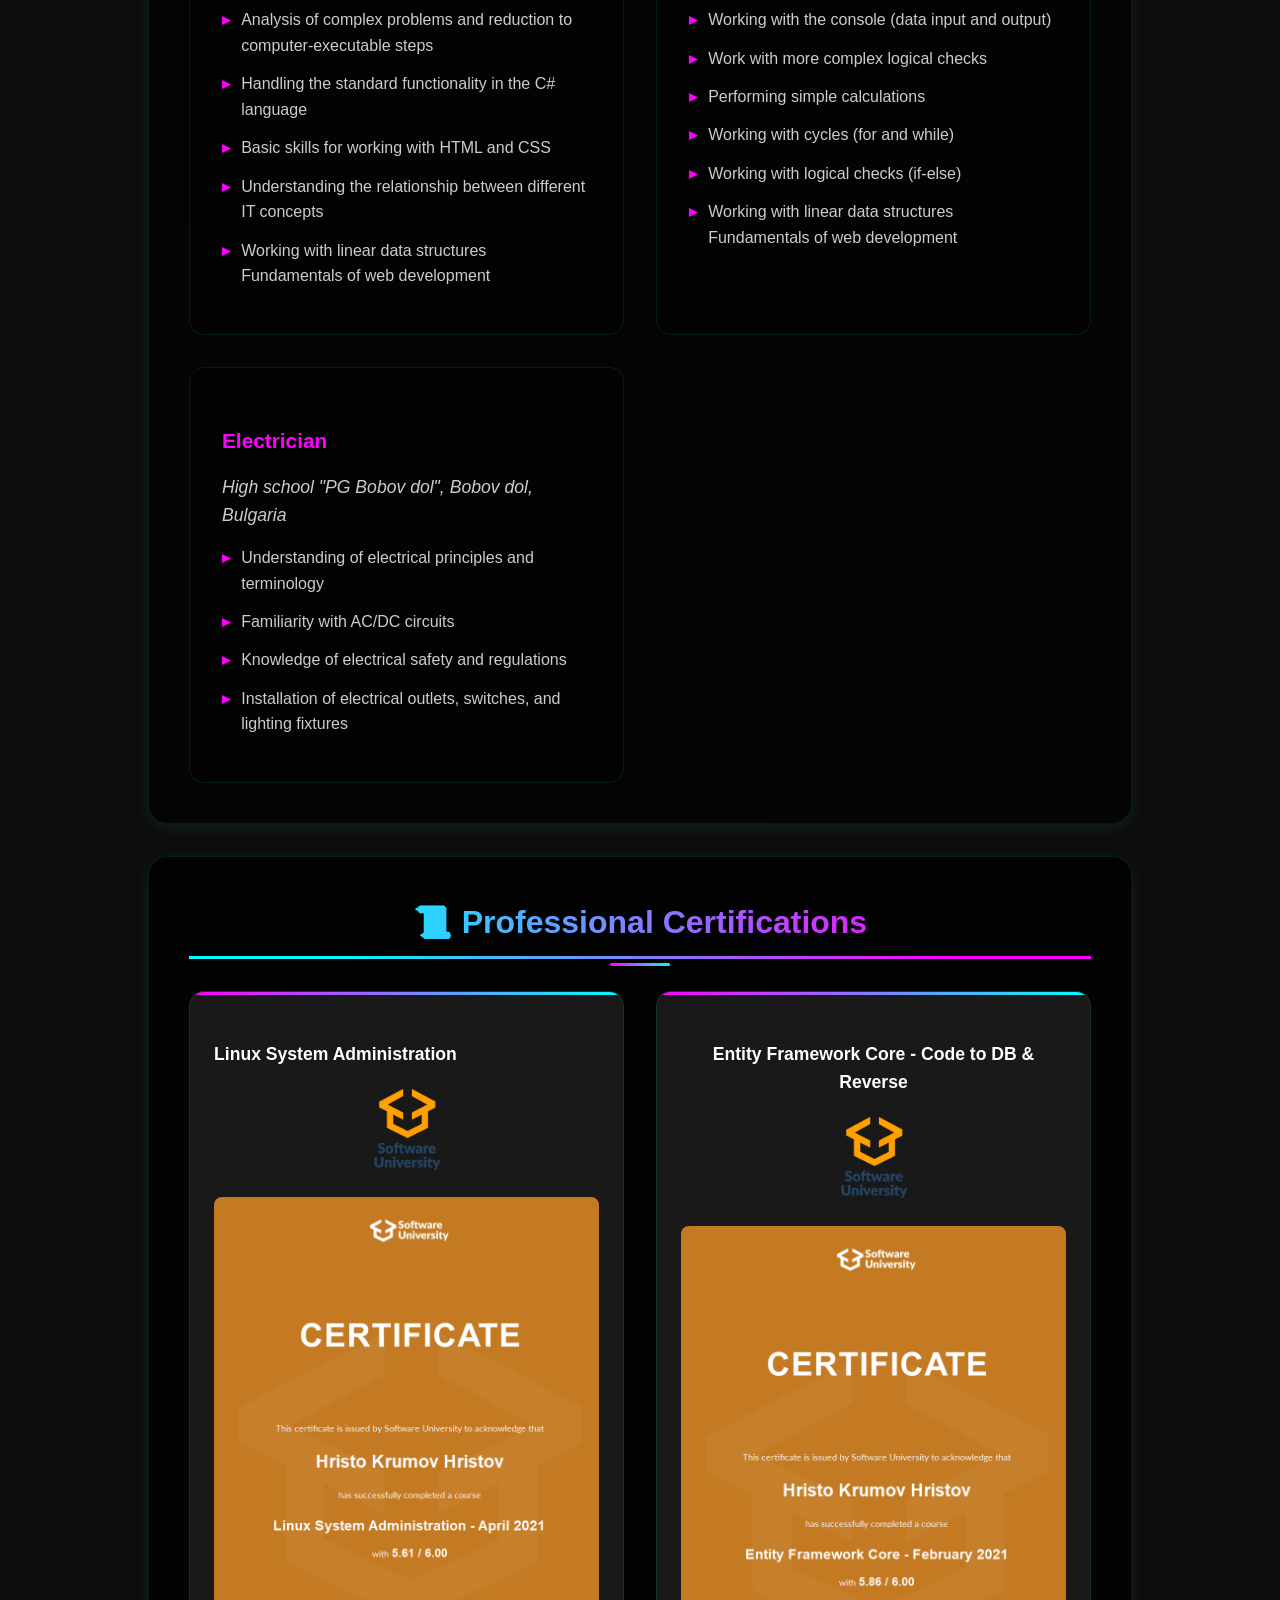
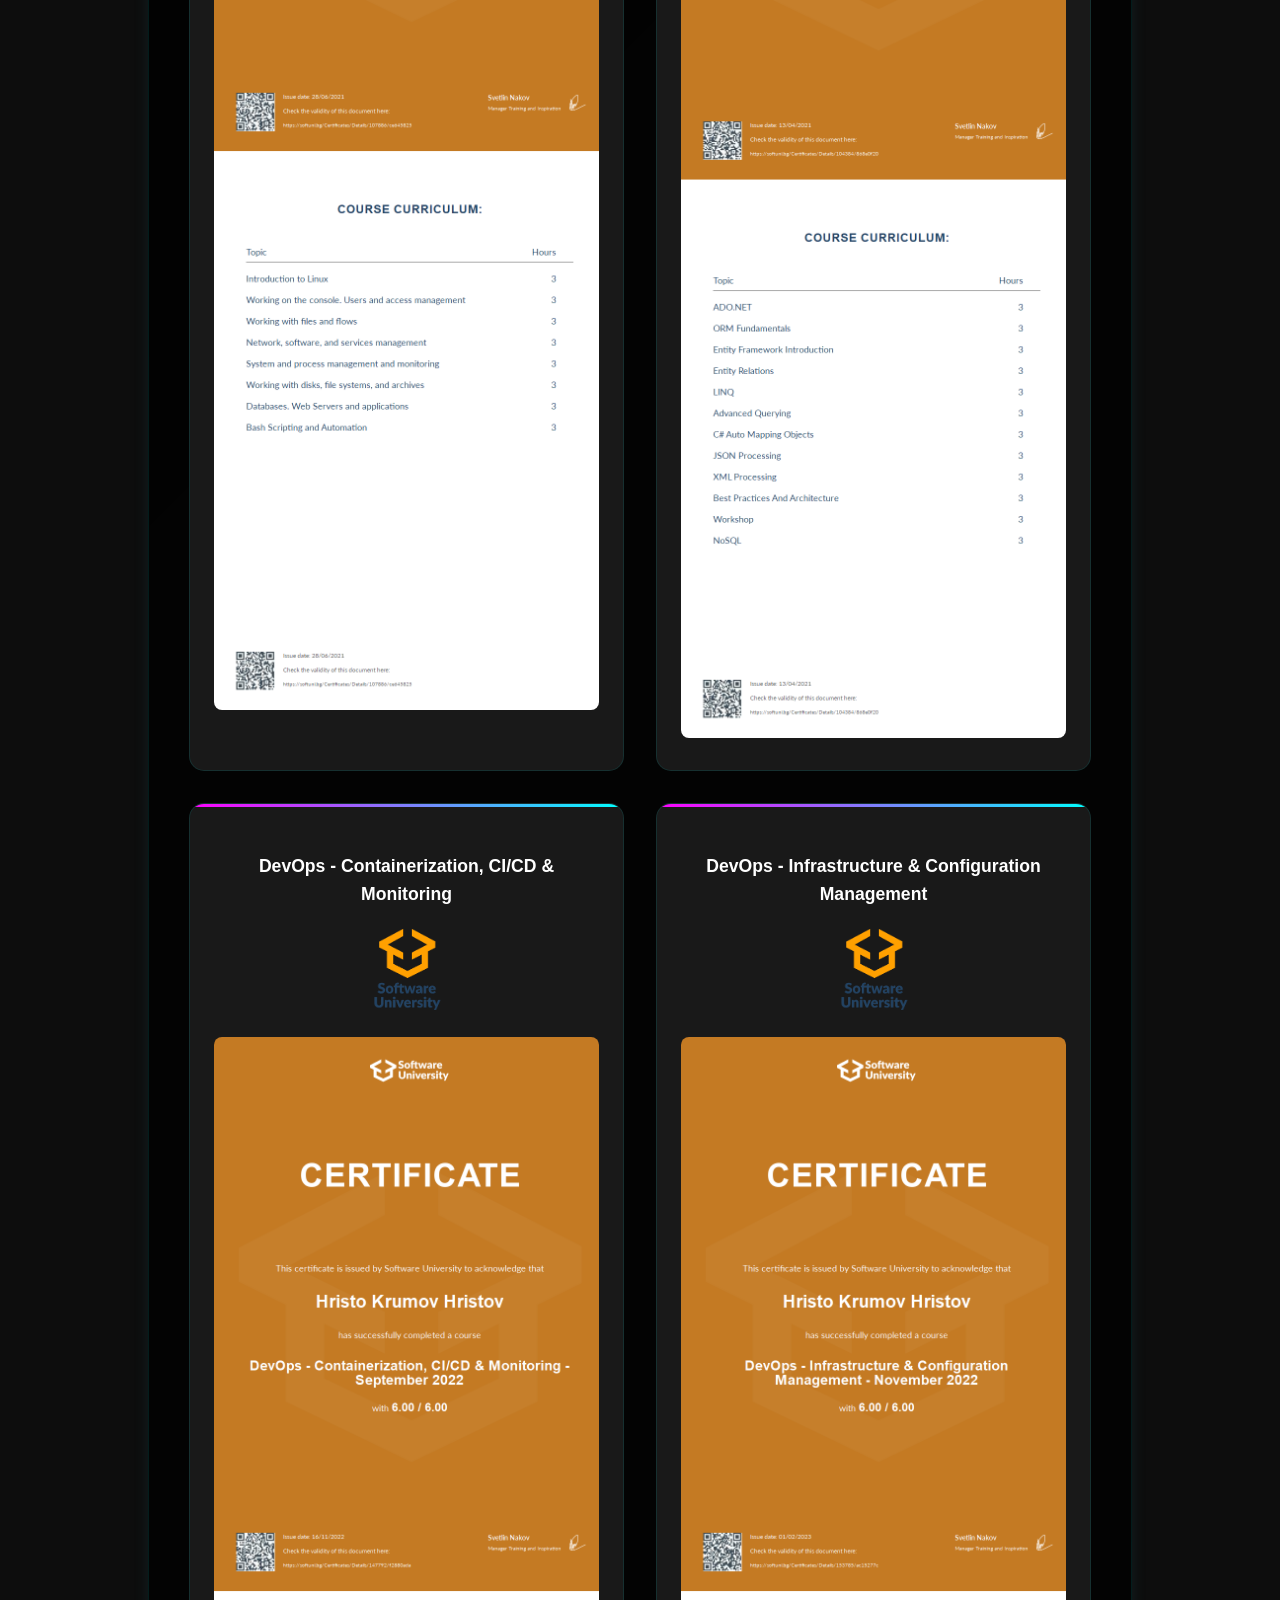
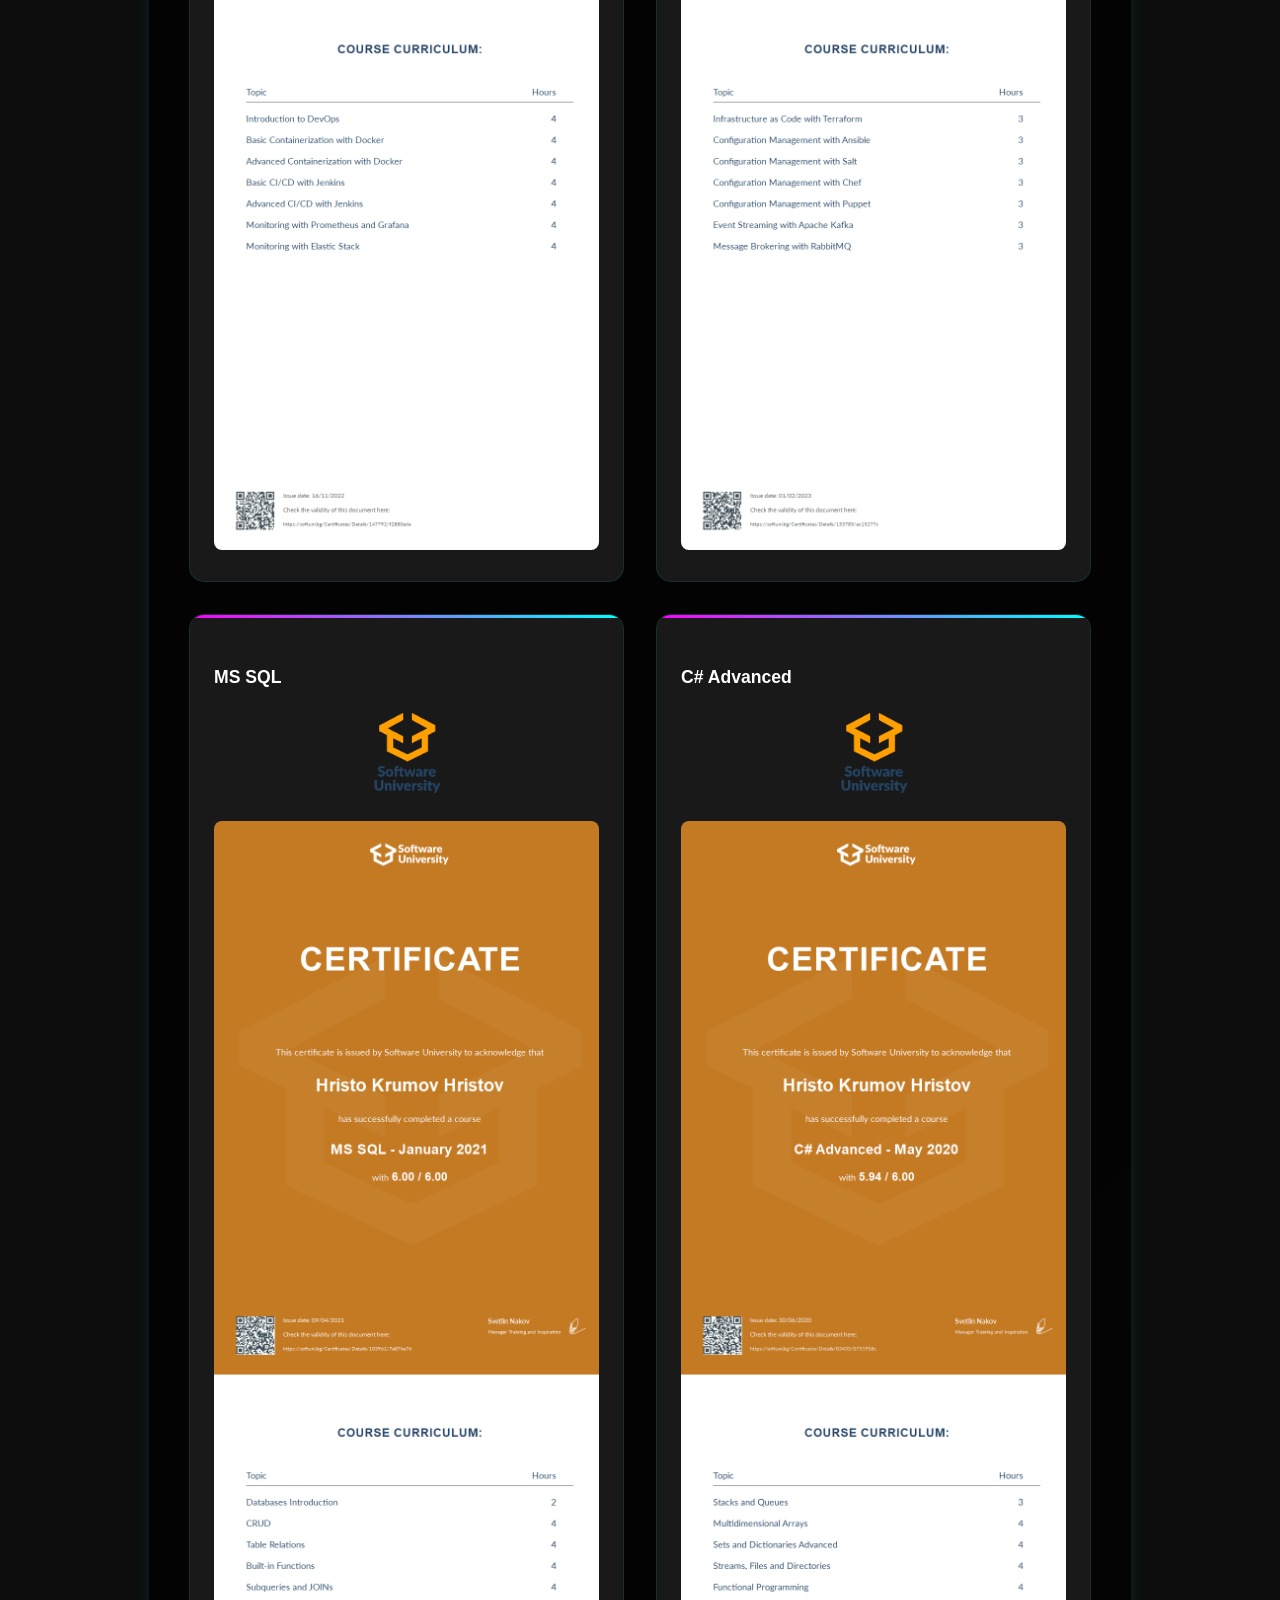
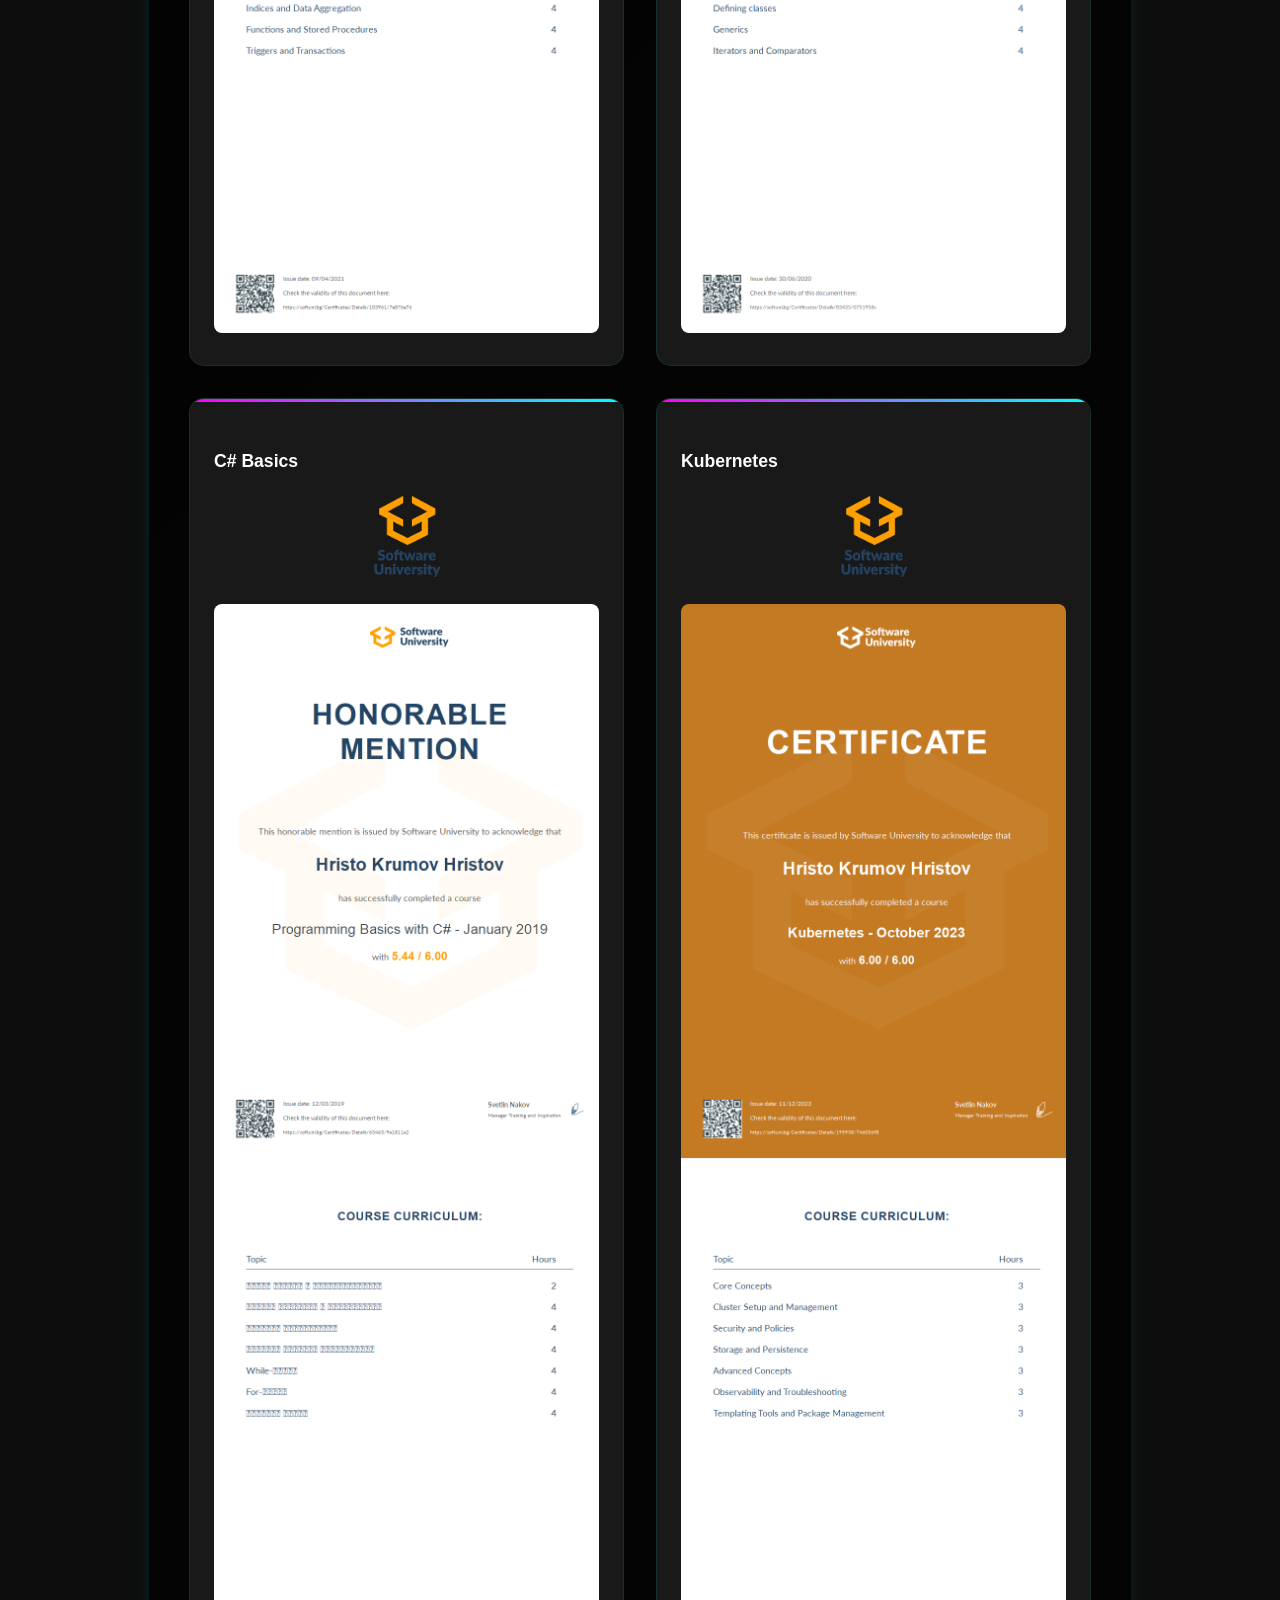
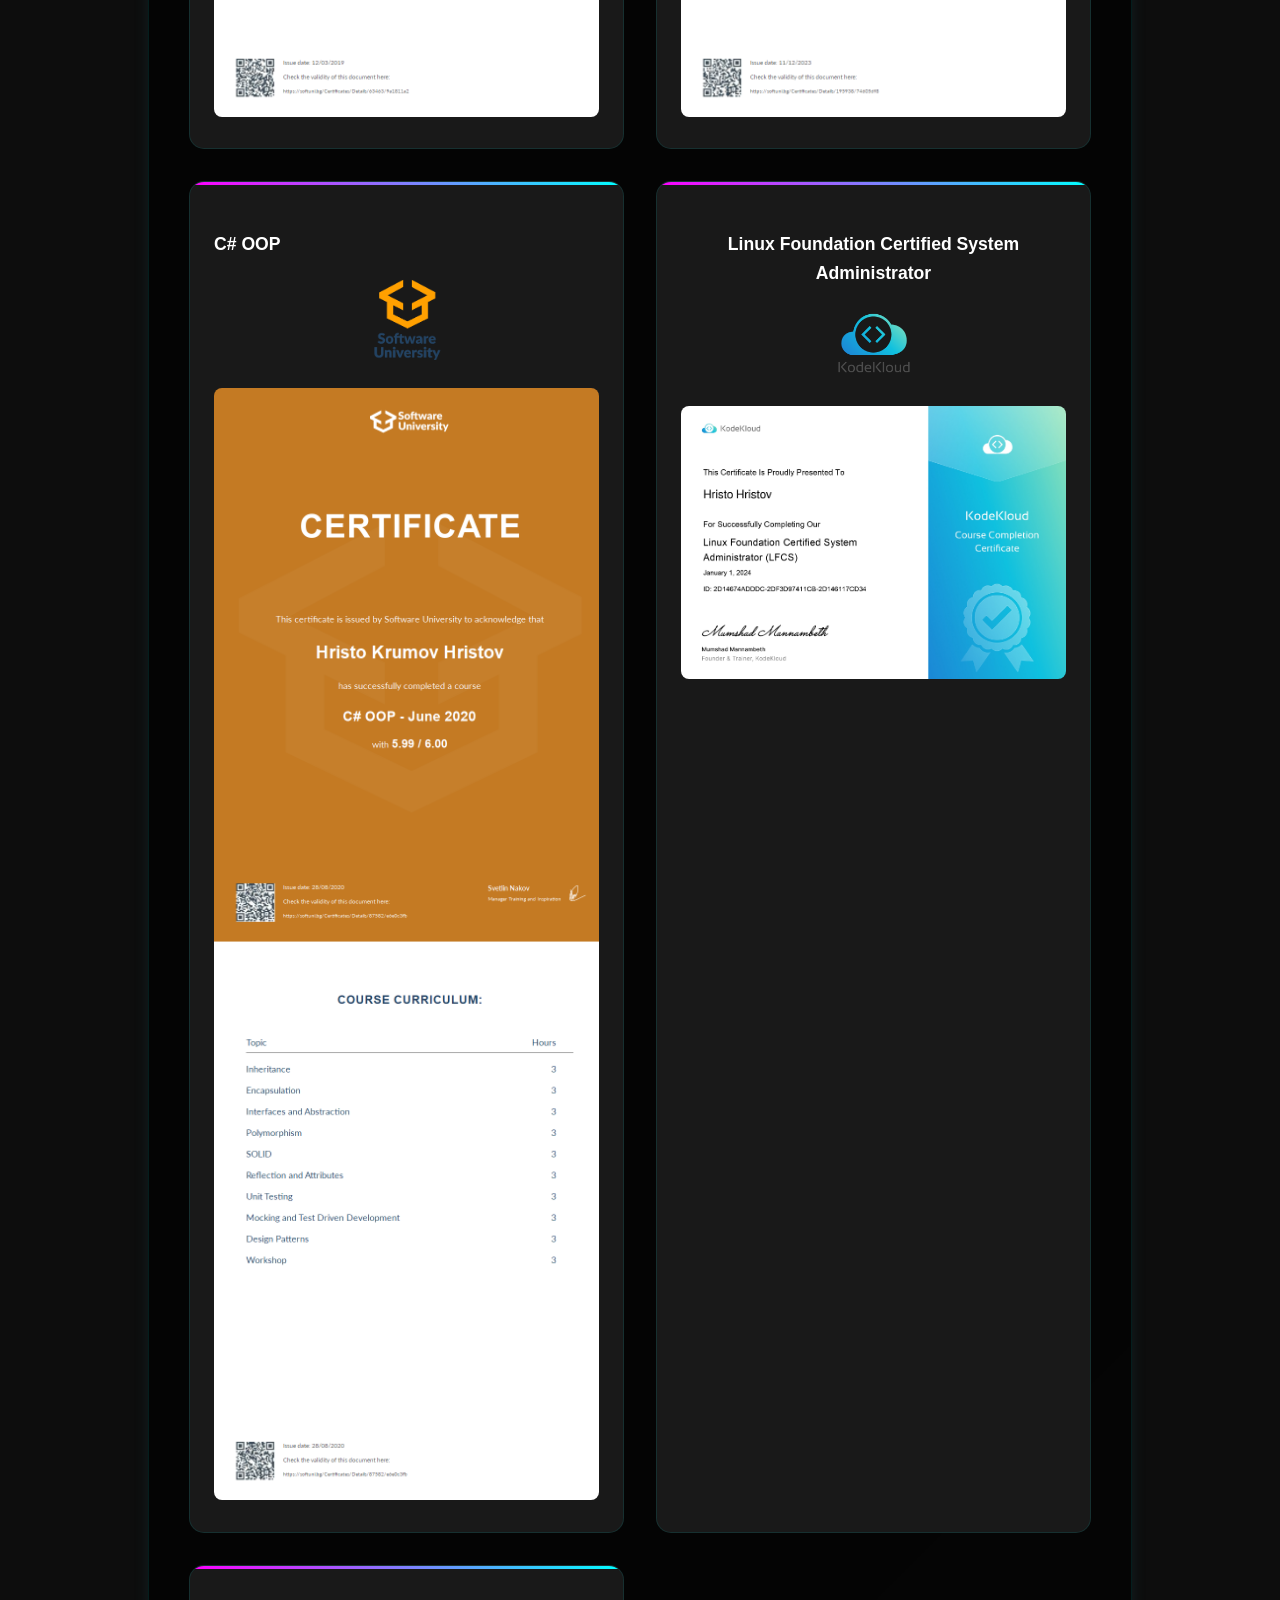
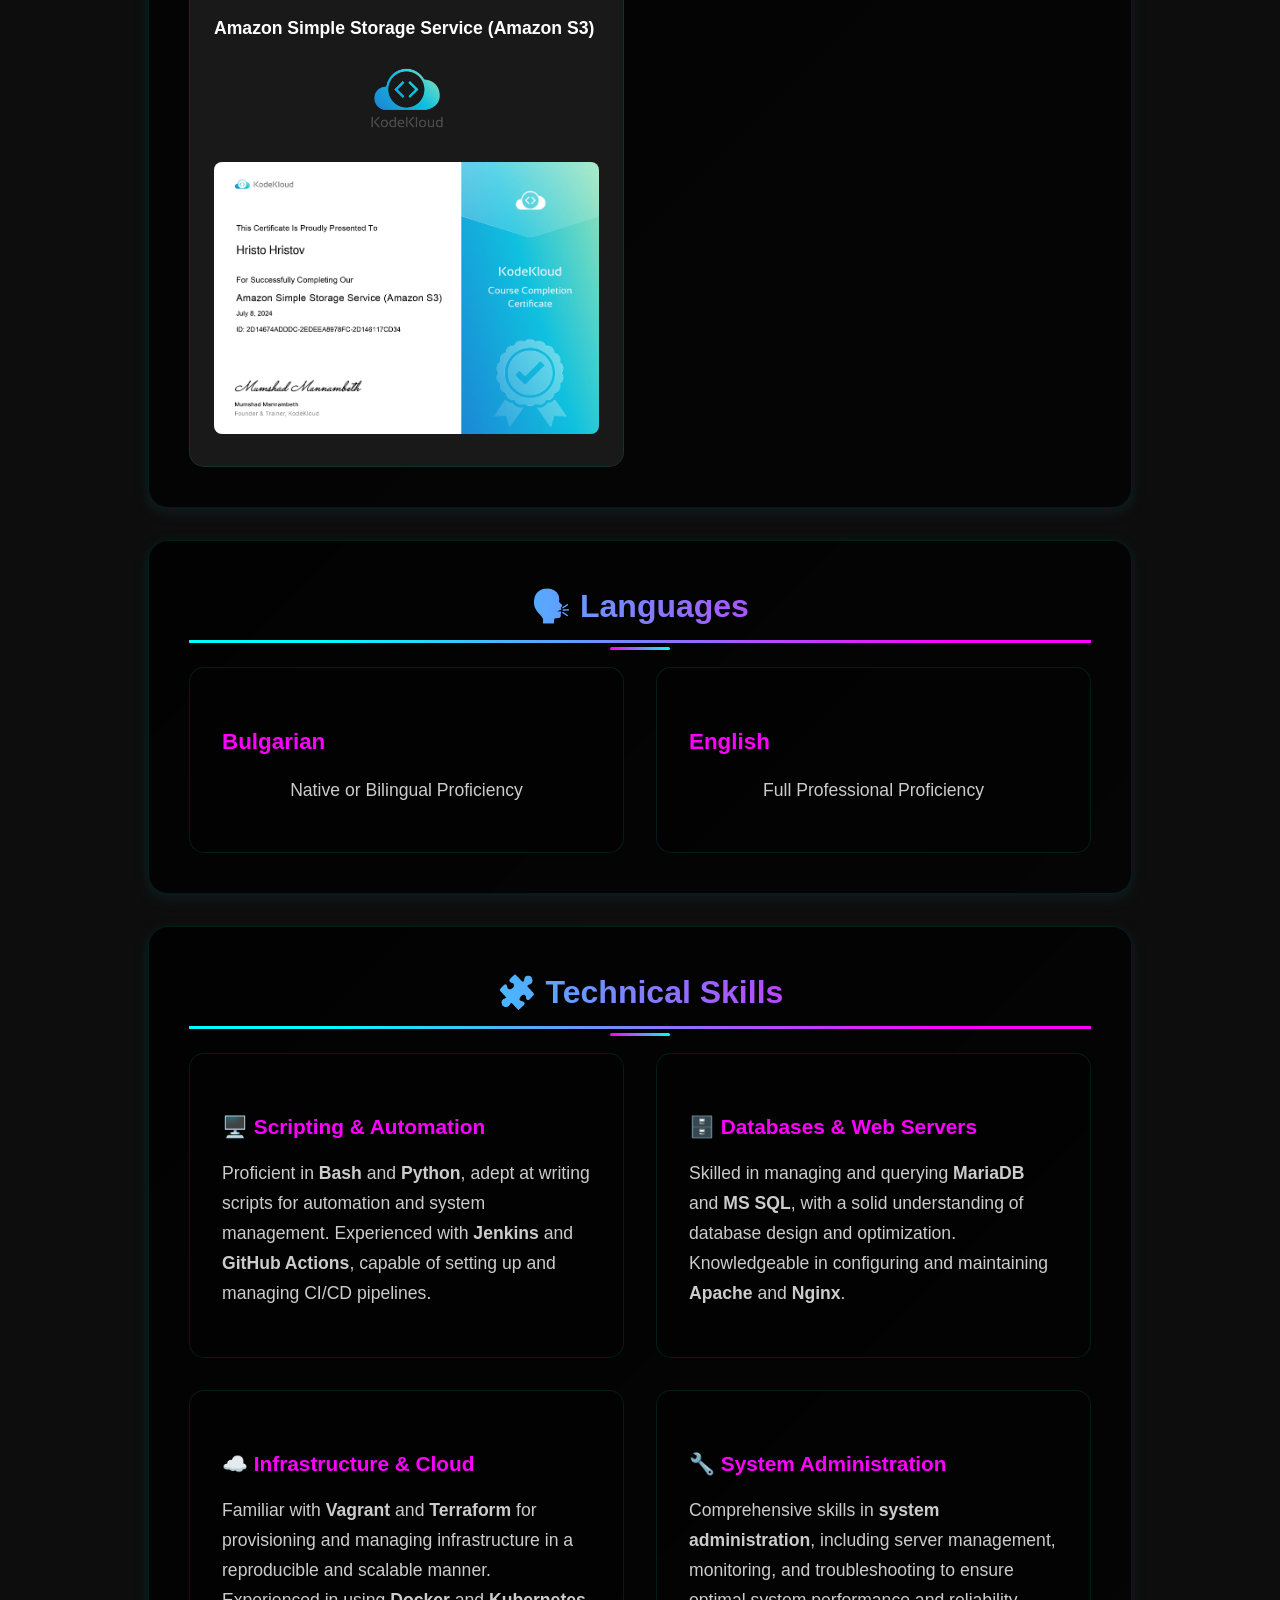
==== commit 9895236e: "Add Azure logo to technology stack" ====
--- a/index.html
+++ b/index.html
@@ -92,6 +92,10 @@
                             <span class="tech-label">AWS</span>
                         </div>
                         <div class="tech-logo-item">
+                            <img src="technologies/azure.svg" alt="Azure" class="tech-logo" title="Azure">
+                            <span class="tech-label">Azure</span>
+                        </div>
+                        <div class="tech-logo-item">
                             <img src="technologies/red-hat.svg" alt="Red Hat" class="tech-logo" title="Red Hat">
                             <span class="tech-label">Red Hat</span>
                         </div>
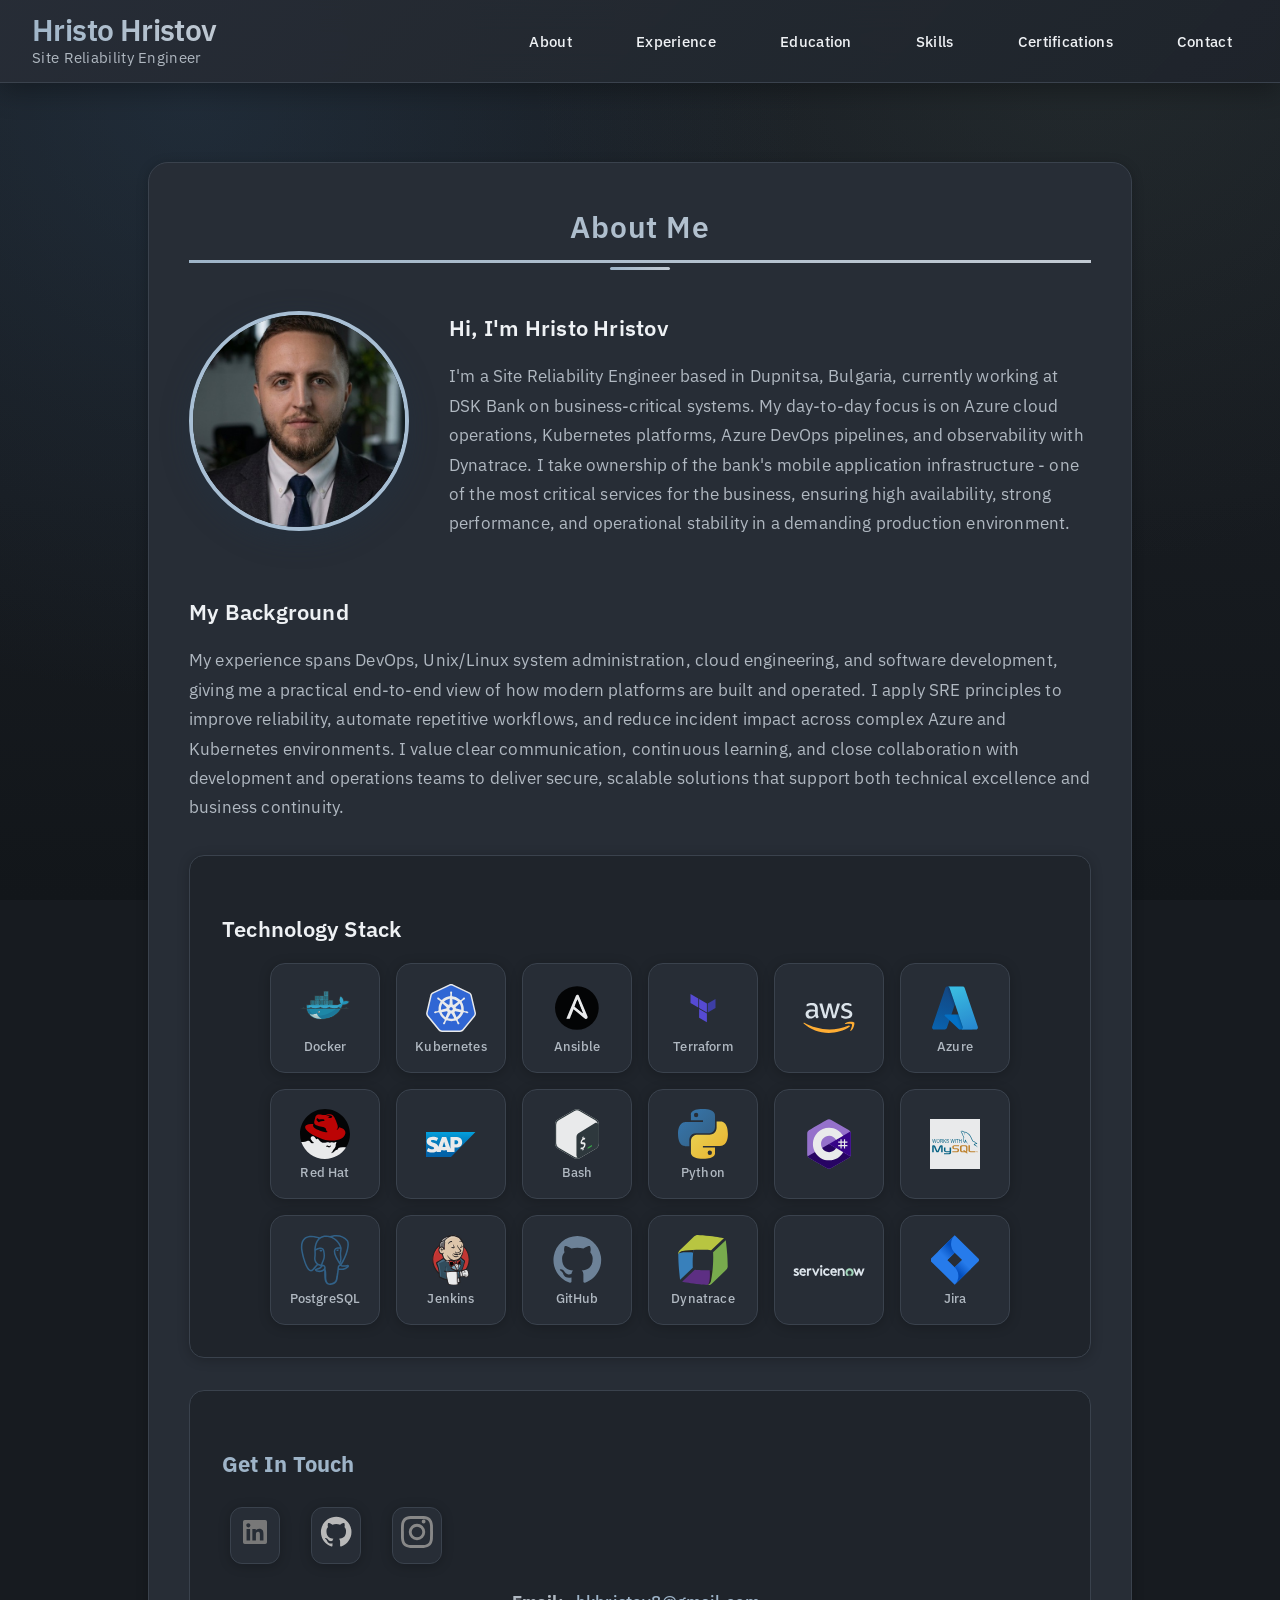
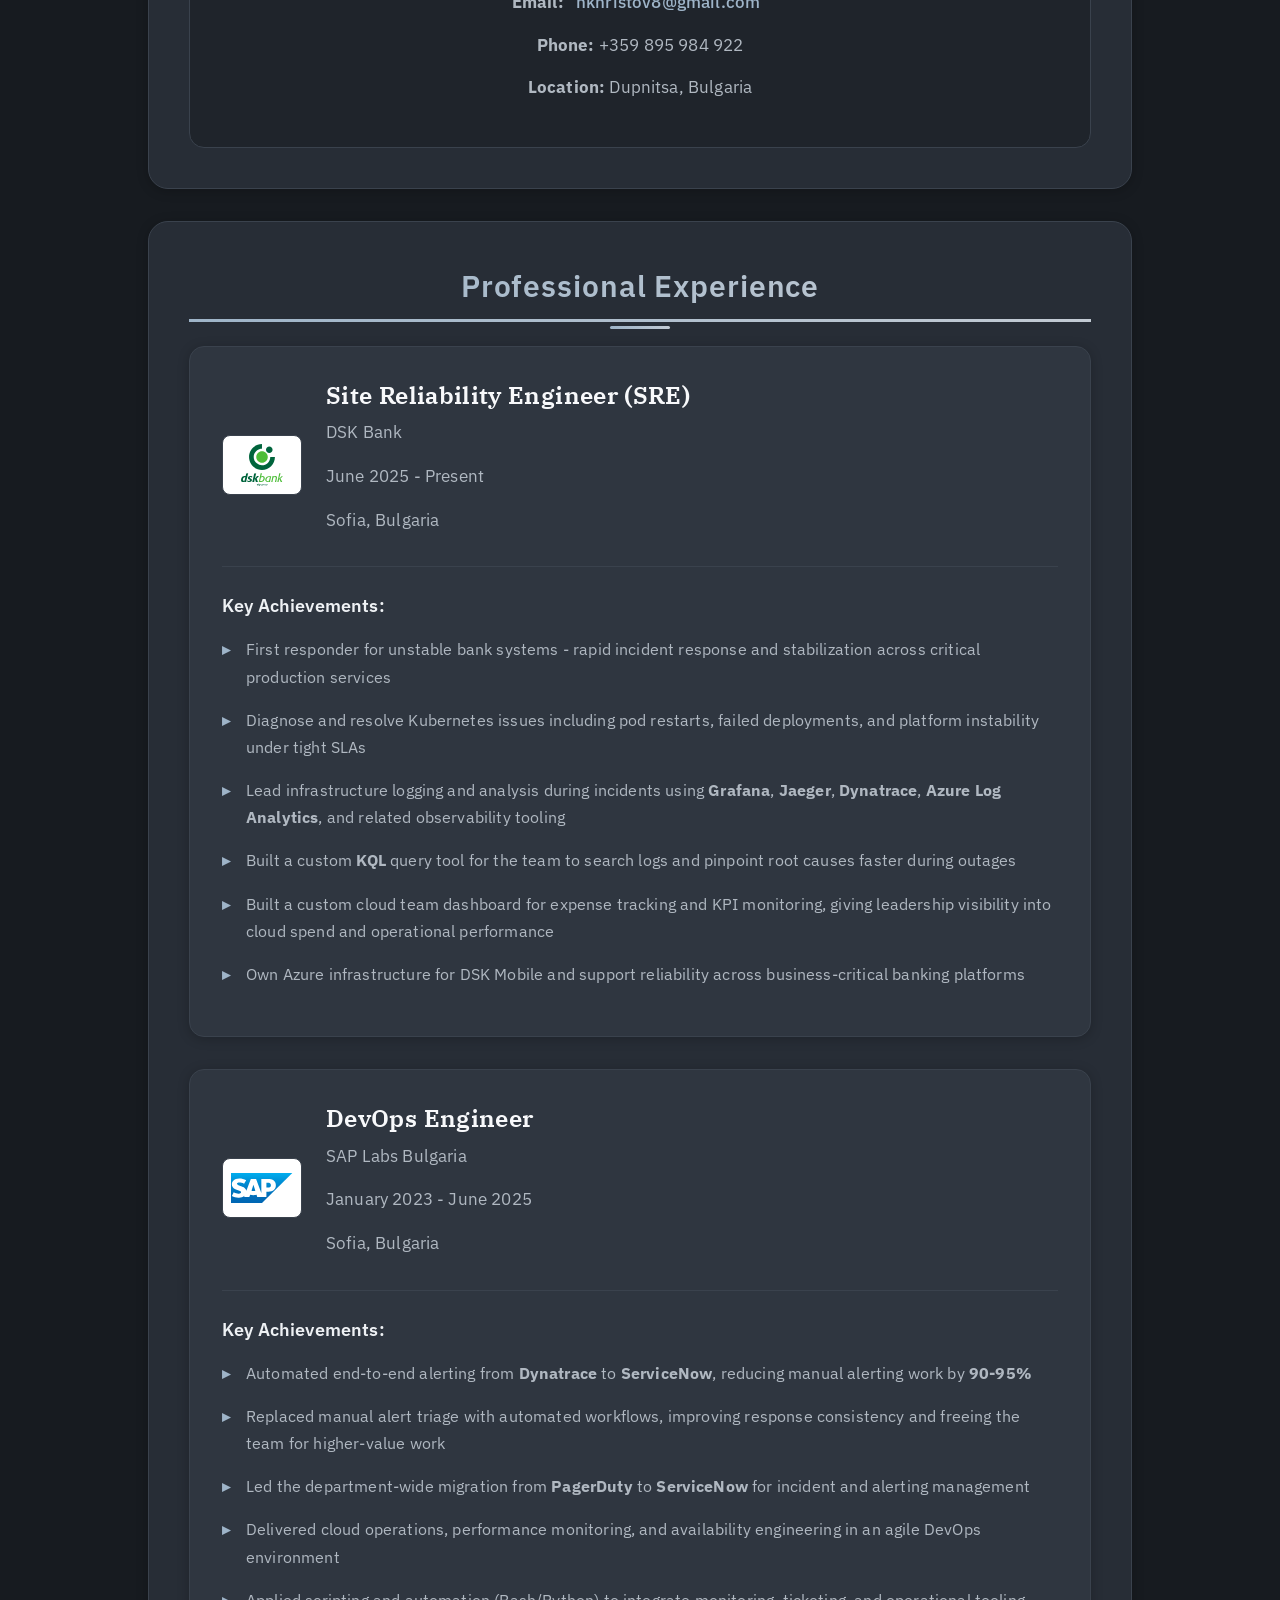
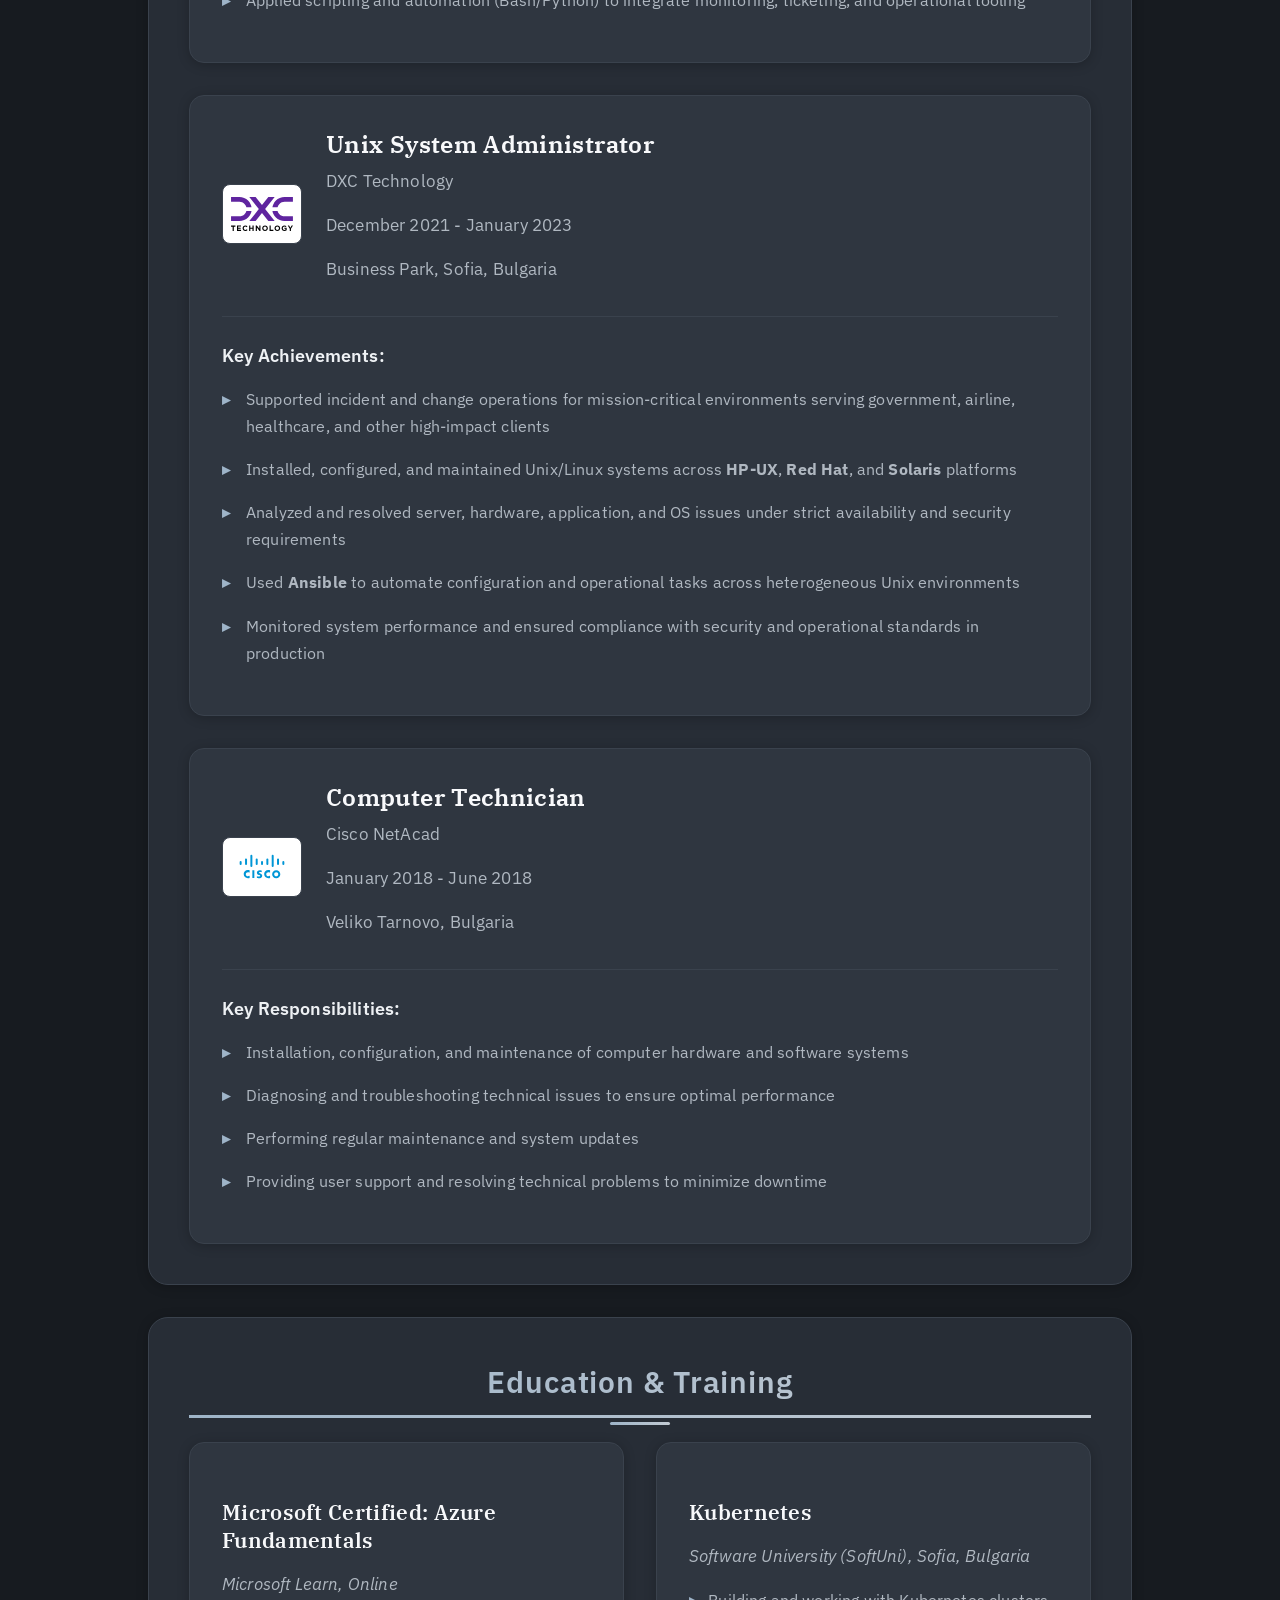
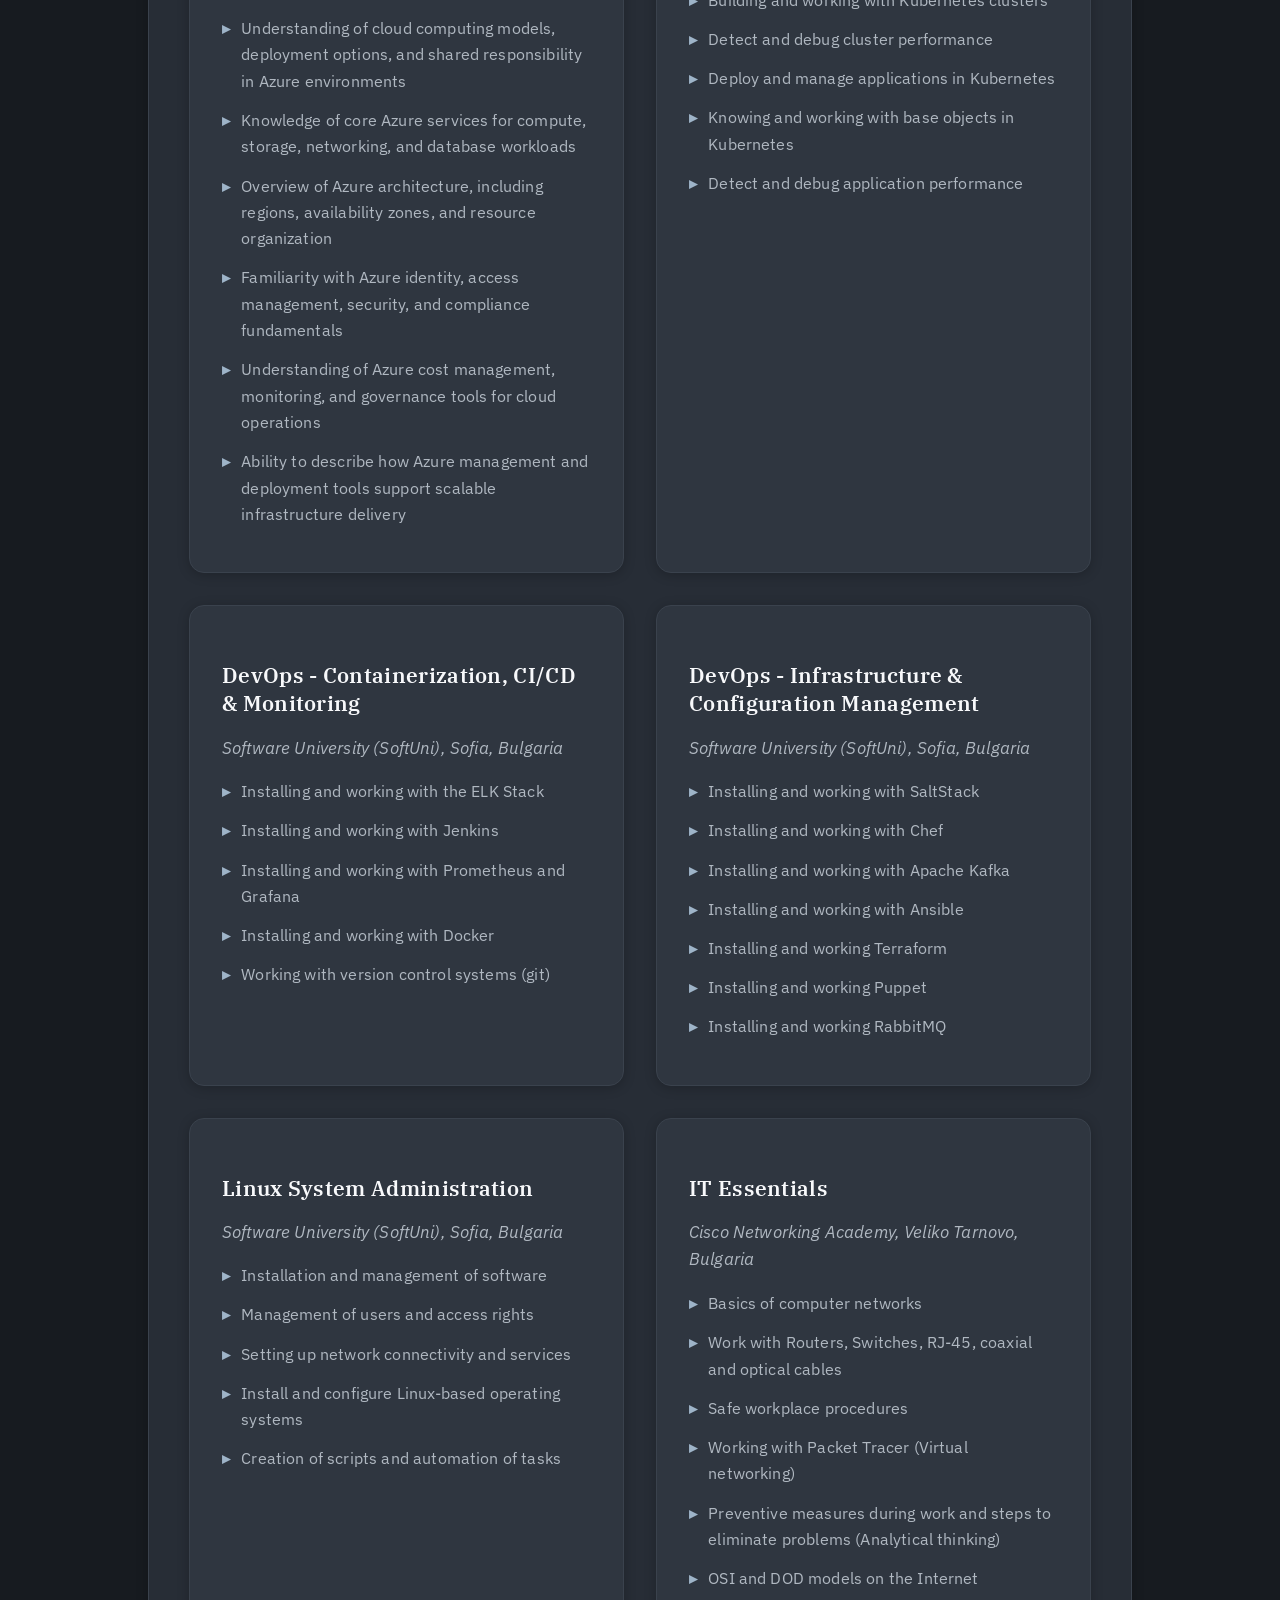
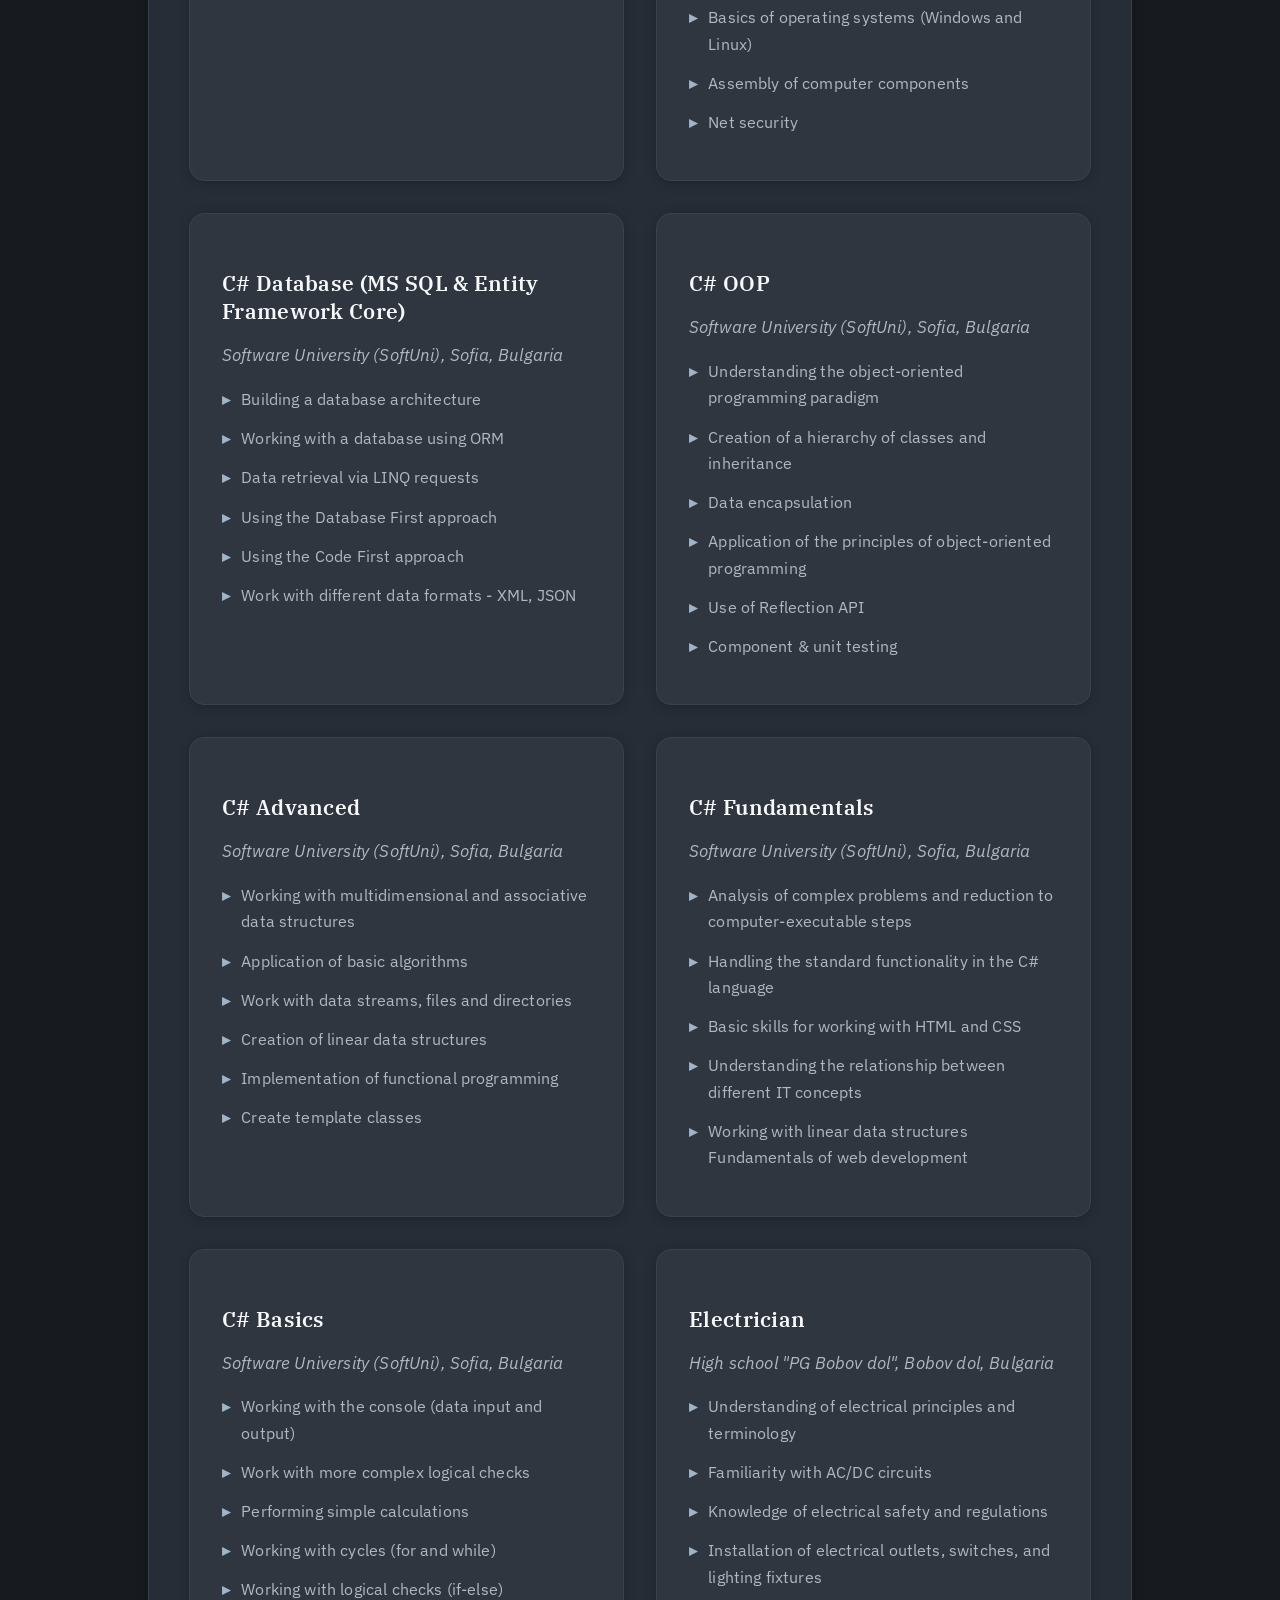
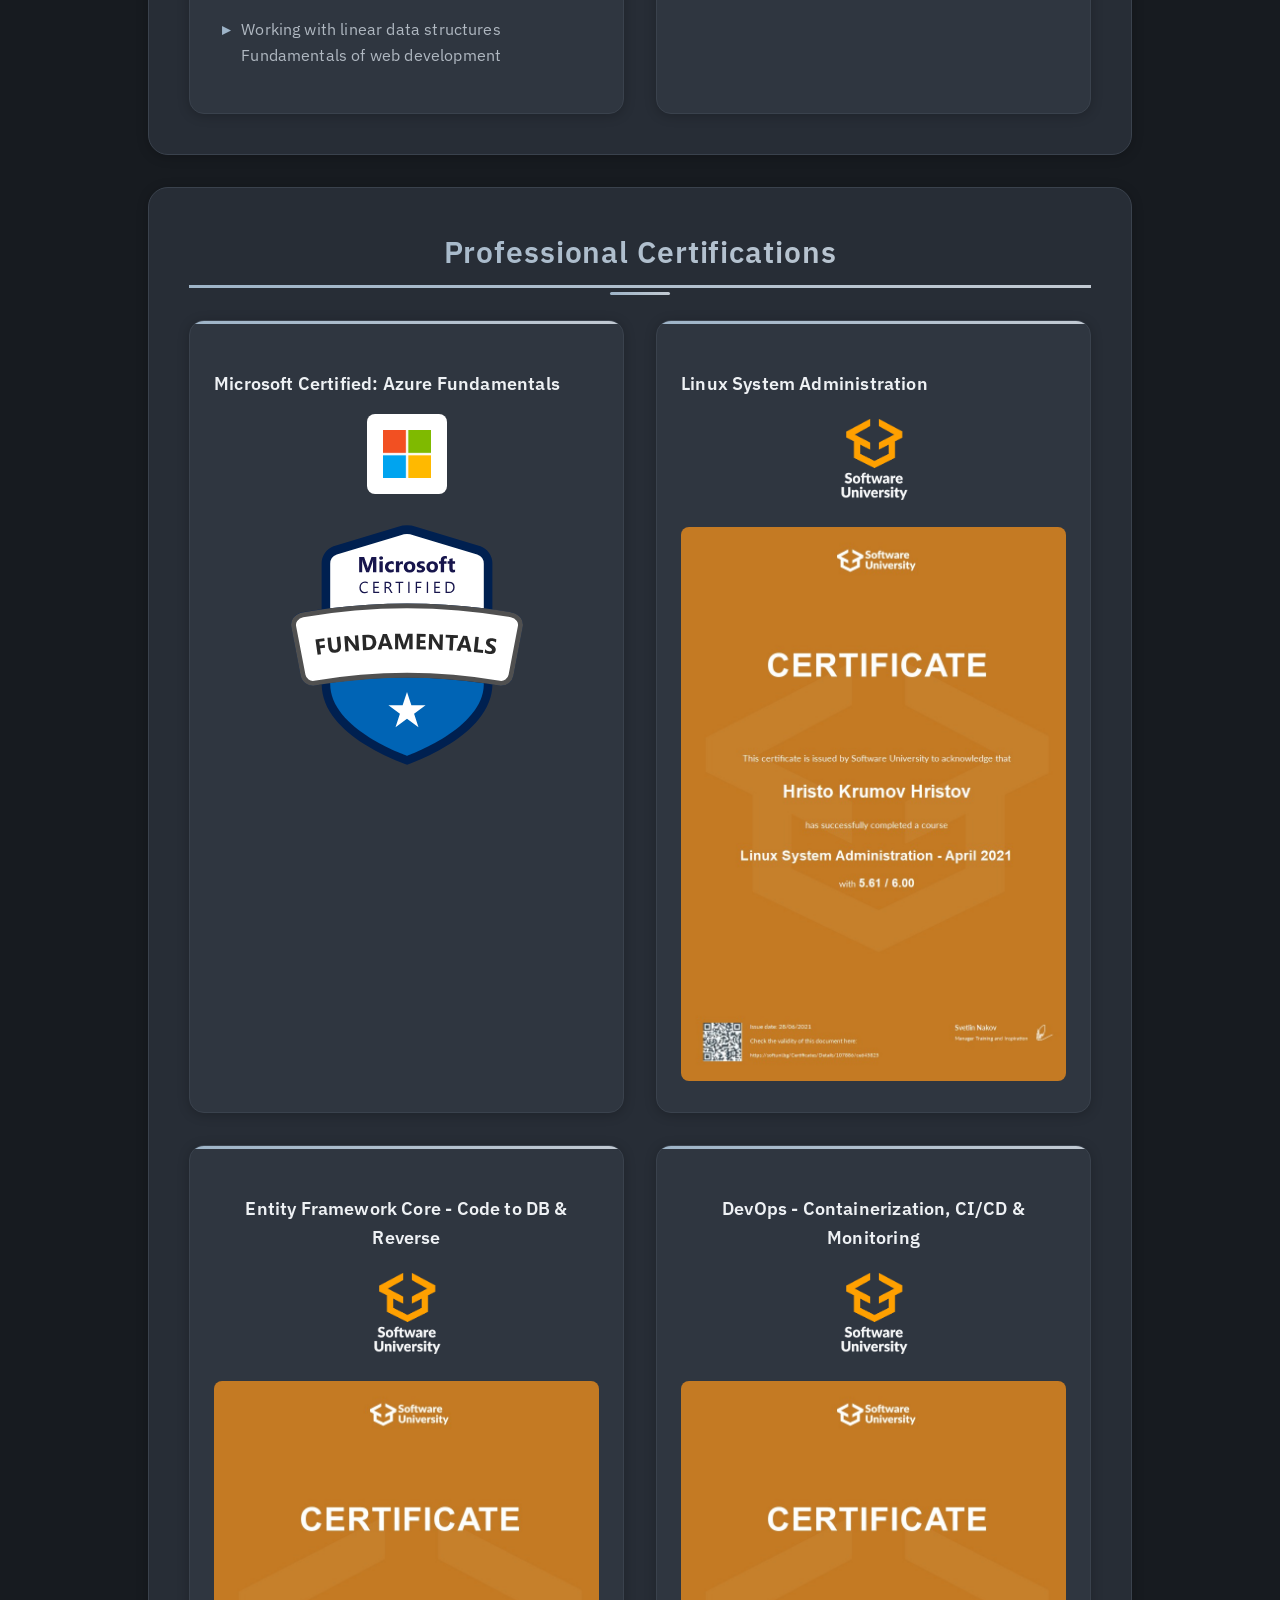
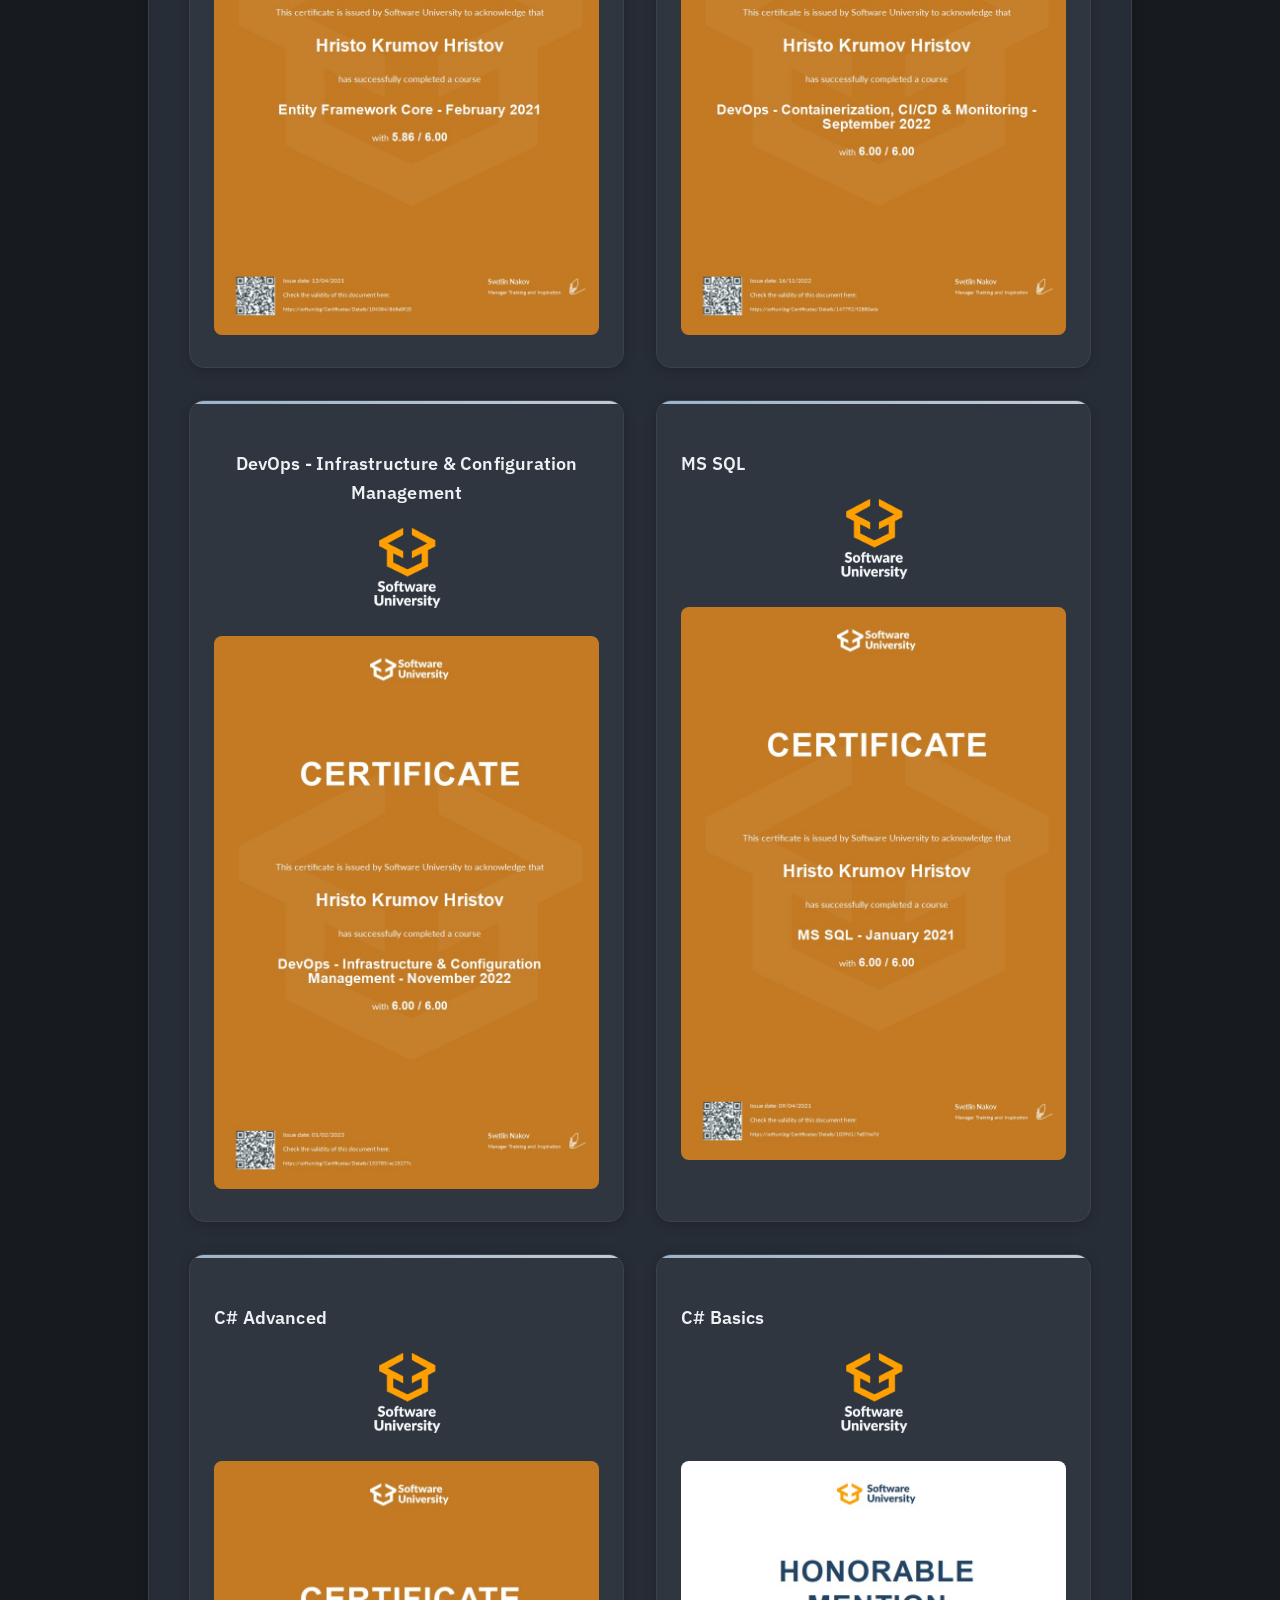
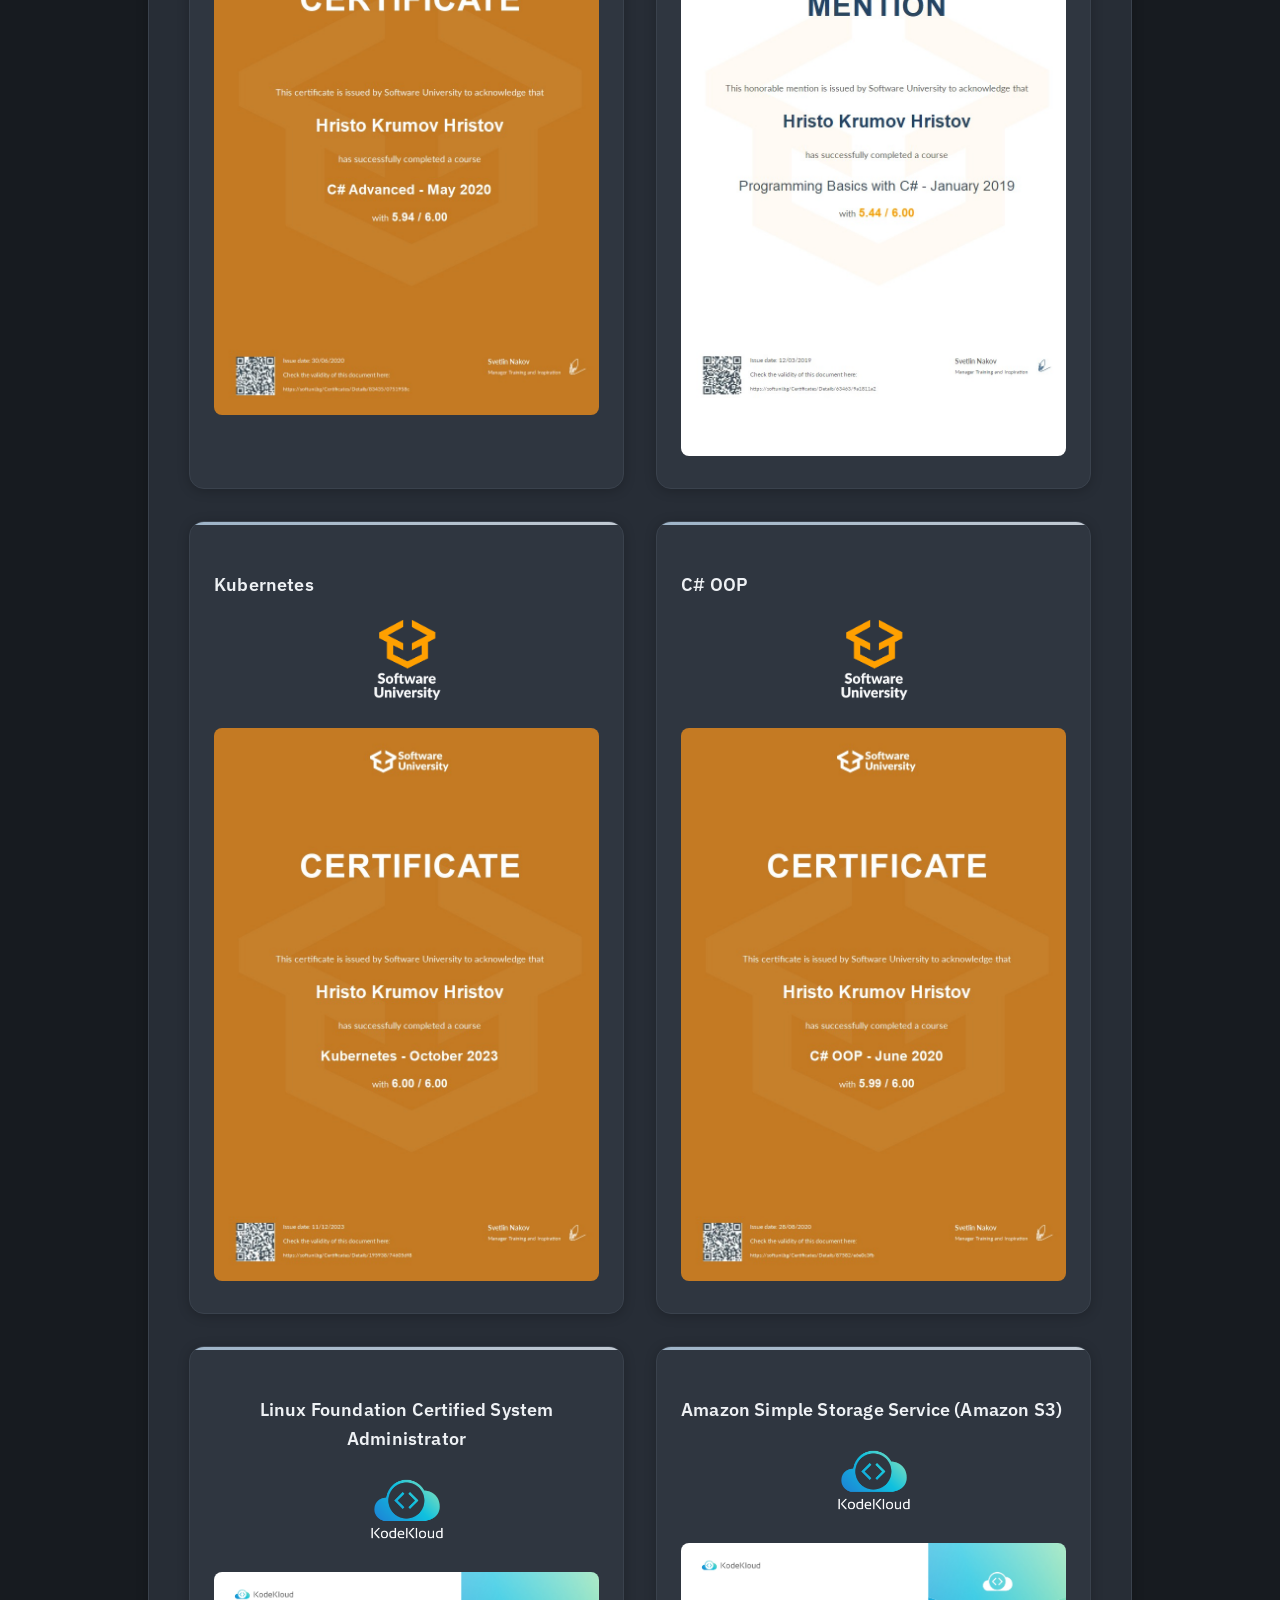
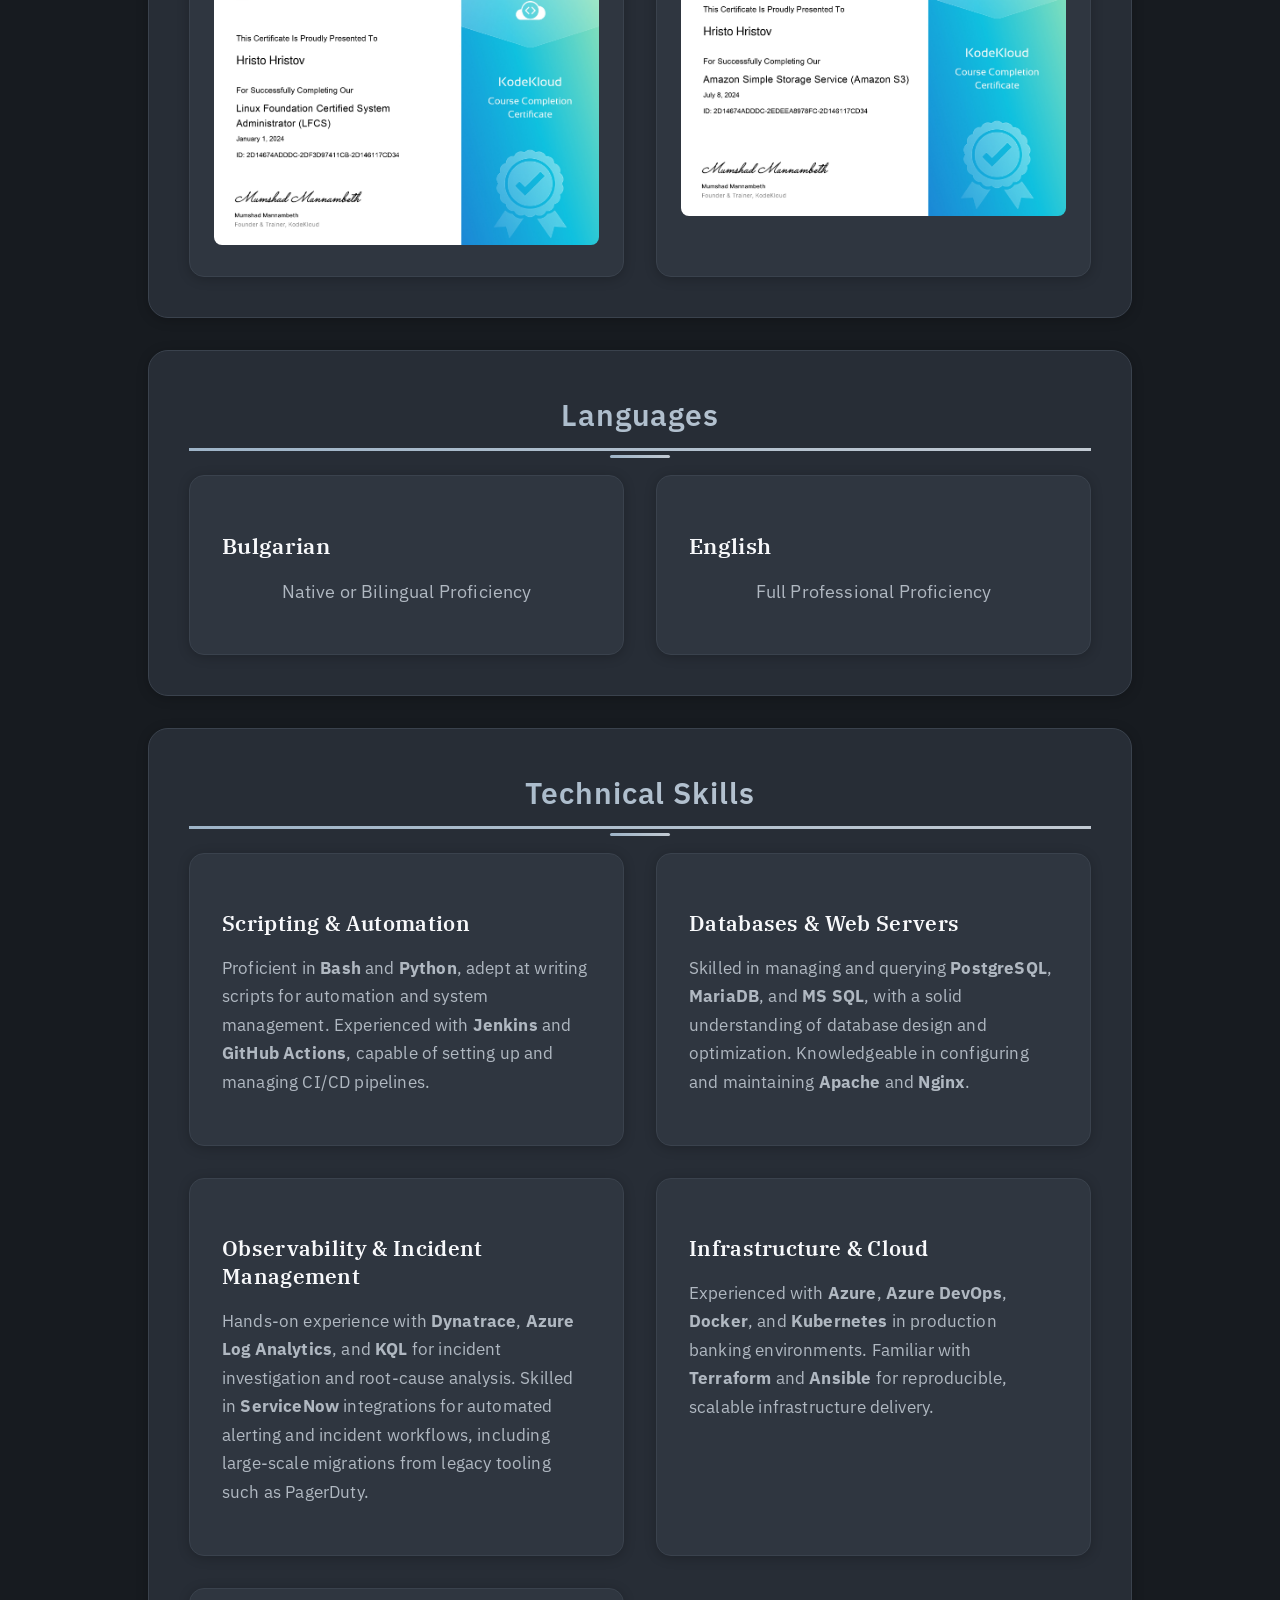
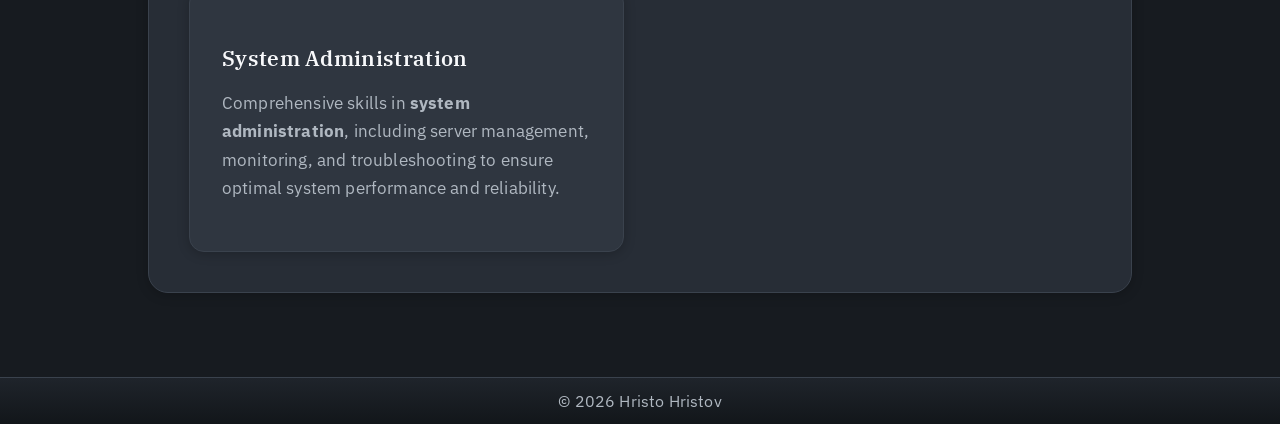
==== commit 8a5a44cc: "Add files via upload" ====
--- a/index.html
+++ b/index.html
@@ -4,17 +4,20 @@
 <head>
     <meta charset="UTF-8">
     <meta name="viewport" content="width=device-width, initial-scale=1.0">
-    <meta name="description" content="Hristo Hristov - DevOps/Unix Engineer Portfolio. Experienced in cloud operations, automation, and system administration.">
+    <meta name="description" content="Hristo Hristov - SRE, DevOps, and Unix Engineer. Experienced in cloud operations, automation, and system administration.">
     <meta name="keywords" content="DevOps, Unix Engineer, Cloud Operations, Automation, Kubernetes, Docker, Ansible, Terraform">
     <meta name="author" content="Hristo Hristov">
     
-    <title>Hristo Hristov - DevOps/Unix Engineer Portfolio</title>
+    <title>Hristo Hristov - Site Reliability Engineer</title>
     
     <!-- Preload critical resources -->
+    <link rel="preconnect" href="https://fonts.googleapis.com">
+    <link rel="preconnect" href="https://fonts.gstatic.com" crossorigin>
     <link rel="preload" href="styles.css" as="style">
     <link rel="preload" href="script.js" as="script">
     
     <!-- Stylesheets -->
+    <link href="https://fonts.googleapis.com/css2?family=IBM+Plex+Sans:wght@400;500;600;700&family=IBM+Plex+Serif:wght@500;600&display=swap" rel="stylesheet">
     <link rel="stylesheet" href="styles.css">
     
     <!-- Favicon -->
@@ -33,10 +36,9 @@
         <div class="header-content">
             <!-- Profile Section -->
             <div class="profile-container">
-                <img src="contacts/personal_picture.jpg" alt="Hristo Hristov - DevOps Engineer" loading="eager">
                 <div class="profile-text">
                     <h1>Hristo Hristov</h1>
-                    <p>DevOps/Unix Engineer</p>
+                    <p>Site Reliability Engineer</p>
                 </div>
             </div>
             
@@ -60,83 +62,90 @@
         <!-- About Me Section -->
         <section class="section" id="about">
             <h2>About Me</h2>
+            <div class="about-intro">
+                <div class="about-profile">
+                    <div class="profile-photo">
+                        <img src="contacts/personal_picture.jpg" alt="Hristo Hristov - Site Reliability Engineer" loading="eager">
+                    </div>
+                </div>
+                <div class="about-intro-text">
+                    <h3>Hi, I'm Hristo Hristov</h3>
+                    <p>I'm a Site Reliability Engineer based in Dupnitsa, Bulgaria, currently working at DSK Bank on business-critical systems. My day-to-day focus is on Azure cloud operations, Kubernetes platforms, Azure DevOps pipelines, and observability with Dynatrace. I take ownership of the bank's mobile application infrastructure - one of the most critical services for the business, ensuring high availability, strong performance, and operational stability in a demanding production environment.</p>
+                </div>
+            </div>
             <div class="about-content">
-                <h3>👋 Hi, I'm Hristo Hristov</h3>
-                <p>I'm a DevOps/Unix Engineer based in Dupnitsa, Bulgaria. My work focuses on cloud operations, performance monitoring, and automation. I'm committed to continuously enhancing my skills and contributing to building efficient, reliable systems by taking a thoughtful, collaborative approach.</p>
-                
-                <h3>💻 My Background</h3>
-                <p>I have experience across cloud environments, programming, and system administration. My passion lies in developing solutions that improve performance, automate workflows, and ensure system stability. I believe in the power of teamwork and continuous learning. I'm always eager to learn from others, and I enjoy sharing my knowledge to help ensure the success of the teams and projects I work on.</p>
+                <h3>My Background</h3>
+                <p>My experience spans DevOps, Unix/Linux system administration, cloud engineering, and software development, giving me a practical end-to-end view of how modern platforms are built and operated. I apply SRE principles to improve reliability, automate repetitive workflows, and reduce incident impact across complex Azure and Kubernetes environments. I value clear communication, continuous learning, and close collaboration with development and operations teams to deliver secure, scalable solutions that support both technical excellence and business continuity.</p>
                 
                 <!-- Technology Stack Logos -->
                 <div class="tech-logos-container">
-                    <h3>🛠️ Technology Stack</h3>
+                    <h3>Technology Stack</h3>
                     <div class="tech-logos-grid" aria-label="Technology Stack">
                         <div class="tech-logo-item">
-                            <img src="technologies/docker.svg" alt="Docker" class="tech-logo" title="Docker">
+                            <img src="technologies/docker.svg" alt="Docker" class="tech-logo">
                             <span class="tech-label">Docker</span>
                         </div>
                         <div class="tech-logo-item">
-                            <img src="technologies/kubernetes.svg" alt="Kubernetes" class="tech-logo" title="Kubernetes">
+                            <img src="technologies/kubernetes.svg" alt="Kubernetes" class="tech-logo">
                             <span class="tech-label">Kubernetes</span>
                         </div>
                         <div class="tech-logo-item">
-                            <img src="technologies/ansible.svg" alt="Ansible" class="tech-logo" title="Ansible">
+                            <img src="technologies/ansible.svg" alt="Ansible" class="tech-logo">
                             <span class="tech-label">Ansible</span>
                         </div>
                         <div class="tech-logo-item">
-                            <img src="technologies/terraform.svg" alt="Terraform" class="tech-logo" title="Terraform">
+                            <img src="technologies/terraform.svg" alt="Terraform" class="tech-logo">
                             <span class="tech-label">Terraform</span>
                         </div>
                         <div class="tech-logo-item">
-                            <img src="technologies/aws.svg" alt="AWS" class="tech-logo" title="AWS">
-                            <span class="tech-label">AWS</span>
-                        </div>
-                        <div class="tech-logo-item">
-                            <img src="technologies/azure.svg" alt="Azure" class="tech-logo" title="Azure">
+                            <img src="technologies/aws.svg" alt="AWS" class="tech-logo tech-logo-wordmark">
+                        </div>
+                        <div class="tech-logo-item">
+                            <img src="technologies/azure.svg" alt="Azure" class="tech-logo">
                             <span class="tech-label">Azure</span>
                         </div>
                         <div class="tech-logo-item">
-                            <img src="technologies/red-hat.svg" alt="Red Hat" class="tech-logo" title="Red Hat">
+                            <img src="technologies/red-hat.svg" alt="Red Hat" class="tech-logo">
                             <span class="tech-label">Red Hat</span>
                         </div>
                         <div class="tech-logo-item">
-                            <img src="technologies/sap.svg" alt="SAP" class="tech-logo" title="SAP">
-                            <span class="tech-label">SAP</span>
-                        </div>
-                        <div class="tech-logo-item">
-                            <img src="technologies/bash.svg" alt="Bash" class="tech-logo" title="Bash">
+                            <img src="technologies/sap.svg" alt="SAP" class="tech-logo">
+                        </div>
+                        <div class="tech-logo-item">
+                            <img src="technologies/bash.svg" alt="Bash" class="tech-logo">
                             <span class="tech-label">Bash</span>
                         </div>
                         <div class="tech-logo-item">
-                            <img src="technologies/python.svg" alt="Python" class="tech-logo" title="Python">
+                            <img src="technologies/python.svg" alt="Python" class="tech-logo">
                             <span class="tech-label">Python</span>
                         </div>
                         <div class="tech-logo-item">
-                            <img src="technologies/csharp.svg" alt="C#" class="tech-logo" title="C#">
-                            <span class="tech-label">C#</span>
-                        </div>
-                        <div class="tech-logo-item">
-                            <img src="technologies/mysql.svg" alt="MySQL" class="tech-logo" title="MySQL">
-                            <span class="tech-label">MySQL</span>
-                        </div>
-                        <div class="tech-logo-item">
-                            <img src="technologies/jenkins.svg" alt="Jenkins" class="tech-logo" title="Jenkins">
+                            <img src="technologies/csharp.svg" alt="C#" class="tech-logo">
+                        </div>
+                        <div class="tech-logo-item">
+                            <img src="technologies/mysql.svg" alt="MySQL" class="tech-logo">
+                        </div>
+                        <div class="tech-logo-item">
+                            <img src="technologies/postgresql.svg" alt="PostgreSQL" class="tech-logo">
+                            <span class="tech-label">PostgreSQL</span>
+                        </div>
+                        <div class="tech-logo-item">
+                            <img src="technologies/jenkins.svg" alt="Jenkins" class="tech-logo">
                             <span class="tech-label">Jenkins</span>
                         </div>
                         <div class="tech-logo-item">
-                            <img src="contacts/github.svg" alt="GitHub" class="tech-logo" title="GitHub">
+                            <img src="contacts/github.svg" alt="GitHub" class="tech-logo">
                             <span class="tech-label">GitHub</span>
                         </div>
                         <div class="tech-logo-item">
-                            <img src="technologies/dynatrace.svg" alt="Dynatrace" class="tech-logo" title="Dynatrace">
+                            <img src="technologies/dynatrace.svg" alt="Dynatrace" class="tech-logo">
                             <span class="tech-label">Dynatrace</span>
                         </div>
                         <div class="tech-logo-item">
-                            <img src="technologies/servicenow.svg" alt="ServiceNow" class="tech-logo" title="ServiceNow">
-                            <span class="tech-label">ServiceNow</span>
-                        </div>
-                        <div class="tech-logo-item">
-                            <img src="technologies/jira.svg" alt="Jira" class="tech-logo" title="Jira">
+                            <img src="technologies/servicenow.svg" alt="ServiceNow" class="tech-logo tech-logo-wordmark">
+                        </div>
+                        <div class="tech-logo-item">
+                            <img src="technologies/jira.svg" alt="Jira" class="tech-logo">
                             <span class="tech-label">Jira</span>
                         </div>
                     </div>
@@ -152,8 +161,8 @@
                         <a href="https://github.com/jbravoturtle" target="_blank" rel="noopener noreferrer" aria-label="GitHub Profile">
                             <img src="contacts/github.svg" alt="GitHub" class="header-logo">
                         </a>
-                        <a href="https://www.facebook.com/nysgoth" target="_blank" rel="noopener noreferrer" aria-label="Facebook Profile">
-                            <img src="contacts/facebook.svg" alt="Facebook" class="header-logo">
+                        <a href="https://www.instagram.com/nysgoth/" target="_blank" rel="noopener noreferrer" aria-label="Instagram Profile">
+                            <img src="contacts/instagram.svg" alt="Instagram" class="header-logo">
                         </a>
                     </div>
                     
@@ -168,7 +177,7 @@
 
         <!-- Experience Section -->
         <section class="section" id="experience">
-            <h2>🏢 Professional Experience</h2>
+            <h2>Professional Experience</h2>
             <div class="experience-timeline">
                 <div class="experience-item">
                     <div class="experience-header">
@@ -177,17 +186,18 @@
                             <h3>Site Reliability Engineer (SRE)</h3>
                             <p class="company-name">DSK Bank</p>
                             <p class="duration">June 2025 - Present</p>
-                            <p class="location">📍 Sofia, Bulgaria</p>
+                            <p class="location">Sofia, Bulgaria</p>
                         </div>
                     </div>
                     <div class="responsibilities">
-                        <h4>Key Responsibilities:</h4>
+                        <h4>Key Achievements:</h4>
                         <ul>
-                            <li>Managing Azure Infrastructure for DSK Mobile mobile application</li>
-                            <li>Implementing and maintaining SRE practices and principles</li>
-                            <li>Ensuring high availability and reliability of critical banking systems</li>
-                            <li>Monitoring and optimizing cloud infrastructure performance</li>
-                            <li>Collaborating with development teams on infrastructure requirements</li>
+                            <li>First responder for unstable bank systems - rapid incident response and stabilization across critical production services</li>
+                            <li>Diagnose and resolve Kubernetes issues including pod restarts, failed deployments, and platform instability under tight SLAs</li>
+                            <li>Lead infrastructure logging and analysis during incidents using <strong>Grafana</strong>, <strong>Jaeger</strong>, <strong>Dynatrace</strong>, <strong>Azure Log Analytics</strong>, and related observability tooling</li>
+                            <li>Built a custom <strong>KQL</strong> query tool for the team to search logs and pinpoint root causes faster during outages</li>
+                            <li>Built a custom cloud team dashboard for expense tracking and KPI monitoring, giving leadership visibility into cloud spend and operational performance</li>
+                            <li>Own Azure infrastructure for DSK Mobile and support reliability across business-critical banking platforms</li>
                         </ul>
                     </div>
                 </div>
@@ -199,17 +209,17 @@
                             <h3>DevOps Engineer</h3>
                             <p class="company-name">SAP Labs Bulgaria</p>
                             <p class="duration">January 2023 - June 2025</p>
-                            <p class="location">📍 Sofia, Bulgaria</p>
+                            <p class="location">Sofia, Bulgaria</p>
                         </div>
                     </div>
                     <div class="responsibilities">
-                        <h4>Key Responsibilities:</h4>
+                        <h4>Key Achievements:</h4>
                         <ul>
-                            <li>Proven experience in cloud operations, performance and availability monitoring</li>
-                            <li>Strong proficiency in scripting and automation, particularly in the context of availability monitoring</li>
-                            <li>Excellent problem-solving, troubleshooting and integration skills</li>
-                            <li>Knowledge of DevOps practices and experience working in agile environments</li>
-                            <li>Strong communication and teamwork abilities</li>
+                            <li>Automated end-to-end alerting from <strong>Dynatrace</strong> to <strong>ServiceNow</strong>, reducing manual alerting work by <strong>90-95%</strong></li>
+                            <li>Replaced manual alert triage with automated workflows, improving response consistency and freeing the team for higher-value work</li>
+                            <li>Led the department-wide migration from <strong>PagerDuty</strong> to <strong>ServiceNow</strong> for incident and alerting management</li>
+                            <li>Delivered cloud operations, performance monitoring, and availability engineering in an agile DevOps environment</li>
+                            <li>Applied scripting and automation (Bash/Python) to integrate monitoring, ticketing, and operational tooling</li>
                         </ul>
                     </div>
                 </div>
@@ -221,15 +231,17 @@
                             <h3>Unix System Administrator</h3>
                             <p class="company-name">DXC Technology</p>
                             <p class="duration">December 2021 - January 2023</p>
-                            <p class="location">📍 Business Park, Sofia, Bulgaria</p>
+                            <p class="location">Business Park, Sofia, Bulgaria</p>
                         </div>
                     </div>
                     <div class="responsibilities">
-                        <h4>Key Responsibilities:</h4>
+                        <h4>Key Achievements:</h4>
                         <ul>
-                            <li>Installs, configures, and maintains Linux operating systems</li>
-                            <li>Analyzes and resolves problems associated with the operating system's servers, hardware, applications, and software</li>
-                            <li>Monitors systems performance and ensures compliance with security standards</li>
+                            <li>Supported incident and change operations for mission-critical environments serving government, airline, healthcare, and other high-impact clients</li>
+                            <li>Installed, configured, and maintained Unix/Linux systems across <strong>HP-UX</strong>, <strong>Red Hat</strong>, and <strong>Solaris</strong> platforms</li>
+                            <li>Analyzed and resolved server, hardware, application, and OS issues under strict availability and security requirements</li>
+                            <li>Used <strong>Ansible</strong> to automate configuration and operational tasks across heterogeneous Unix environments</li>
+                            <li>Monitored system performance and ensured compliance with security and operational standards in production</li>
                         </ul>
                     </div>
                 </div>
@@ -241,7 +253,7 @@
                             <h3>Computer Technician</h3>
                             <p class="company-name">Cisco NetAcad</p>
                             <p class="duration">January 2018 - June 2018</p>
-                            <p class="location">📍 Veliko Tarnovo, Bulgaria</p>
+                            <p class="location">Veliko Tarnovo, Bulgaria</p>
                         </div>
                     </div>
                     <div class="responsibilities">
@@ -259,8 +271,21 @@
 
         <!-- Education Section -->
         <section class="section" id="education">
-            <h2>🎓 Education & Training</h2>
+            <h2>Education & Training</h2>
             <div class="education-grid">
+                <div class="education-item">
+                    <h3>Microsoft Certified: Azure Fundamentals</h3>
+                    <p class="institution">Microsoft Learn, Online</p>
+                    <ul>
+                        <li>Understanding of cloud computing models, deployment options, and shared responsibility in Azure environments</li>
+                        <li>Knowledge of core Azure services for compute, storage, networking, and database workloads</li>
+                        <li>Overview of Azure architecture, including regions, availability zones, and resource organization</li>
+                        <li>Familiarity with Azure identity, access management, security, and compliance fundamentals</li>
+                        <li>Understanding of Azure cost management, monitoring, and governance tools for cloud operations</li>
+                        <li>Ability to describe how Azure management and deployment tools support scalable infrastructure delivery</li>
+                    </ul>
+                </div>
+
                 <div class="education-item">
                     <h3>Kubernetes</h3>
                     <p class="institution">Software University (SoftUni), Sofia, Bulgaria</p>
@@ -406,8 +431,16 @@
 
         <!-- Certifications Section -->
         <section class="section" id="certifications">
-            <h2>📜 Professional Certifications</h2>
+            <h2>Professional Certifications</h2>
             <div class="certificates">
+                <div class="certificate">
+                    <h3>Microsoft Certified: Azure Fundamentals</h3>
+                    <a href="https://learn.microsoft.com/en-gb/users/hristohristov-4986/credentials/36538c02e6450157" target="_blank" rel="noopener noreferrer">
+                        <img src="certifications/microsoft-logo.png" alt="Microsoft" class="issuer-logo">
+                        <img src="certifications/azure-fundamentals-badge.svg" alt="Microsoft Certified: Azure Fundamentals Badge" class="certificate-image certificate-badge">
+                    </a>
+                </div>
+
                 <div class="certificate">
                     <h3>Linux System Administration</h3>
                     <a href="https://softuni.bg/certificates/details/107886/ce645825" target="_blank" rel="noopener noreferrer">
@@ -500,7 +533,7 @@
 
         <!-- Languages Section -->
         <section class="section" id="languages">
-            <h2>🗣️ Languages</h2>
+            <h2>Languages</h2>
             <div class="languages-grid">
                 <div class="language-item">
                     <h3>Bulgarian</h3>
@@ -515,25 +548,30 @@
 
         <!-- Skills Section -->
         <section class="section" id="skills">
-            <h2>🧩 Technical Skills</h2>
+            <h2>Technical Skills</h2>
             <div class="skills-grid">
                 <div class="skill-category">
-                    <h3>🖥️ Scripting & Automation</h3>
+                    <h3>Scripting & Automation</h3>
                     <p>Proficient in <strong>Bash</strong> and <strong>Python</strong>, adept at writing scripts for automation and system management. Experienced with <strong>Jenkins</strong> and <strong>GitHub Actions</strong>, capable of setting up and managing CI/CD pipelines.</p>
                 </div>
 
                 <div class="skill-category">
-                    <h3>🗄️ Databases & Web Servers</h3>
-                    <p>Skilled in managing and querying <strong>MariaDB</strong> and <strong>MS SQL</strong>, with a solid understanding of database design and optimization. Knowledgeable in configuring and maintaining <strong>Apache</strong> and <strong>Nginx</strong>.</p>
+                    <h3>Databases & Web Servers</h3>
+                    <p>Skilled in managing and querying <strong>PostgreSQL</strong>, <strong>MariaDB</strong>, and <strong>MS SQL</strong>, with a solid understanding of database design and optimization. Knowledgeable in configuring and maintaining <strong>Apache</strong> and <strong>Nginx</strong>.</p>
                 </div>
 
                 <div class="skill-category">
-                    <h3>☁️ Infrastructure & Cloud</h3>
-                    <p>Familiar with <strong>Vagrant</strong> and <strong>Terraform</strong> for provisioning and managing infrastructure in a reproducible and scalable manner. Experienced in using <strong>Docker</strong> and <strong>Kubernetes</strong> for container orchestration.</p>
+                    <h3>Observability & Incident Management</h3>
+                    <p>Hands-on experience with <strong>Dynatrace</strong>, <strong>Azure Log Analytics</strong>, and <strong>KQL</strong> for incident investigation and root-cause analysis. Skilled in <strong>ServiceNow</strong> integrations for automated alerting and incident workflows, including large-scale migrations from legacy tooling such as PagerDuty.</p>
                 </div>
 
                 <div class="skill-category">
-                    <h3>🔧 System Administration</h3>
+                    <h3>Infrastructure & Cloud</h3>
+                    <p>Experienced with <strong>Azure</strong>, <strong>Azure DevOps</strong>, <strong>Docker</strong>, and <strong>Kubernetes</strong> in production banking environments. Familiar with <strong>Terraform</strong> and <strong>Ansible</strong> for reproducible, scalable infrastructure delivery.</p>
+                </div>
+
+                <div class="skill-category">
+                    <h3>System Administration</h3>
                     <p>Comprehensive skills in <strong>system administration</strong>, including server management, monitoring, and troubleshooting to ensure optimal system performance and reliability.</p>
                 </div>
             </div>
@@ -542,12 +580,8 @@
 
     <!-- Footer -->
     <footer>
-        <p>&copy; 2024 Hristo Hristov. All rights reserved.</p>
-        <p>Built with ❤️ and modern web technologies</p>
+        <p>&copy; 2026 Hristo Hristov</p>
     </footer>
-
-    <!-- Particle Animation Container -->
-    <div id="anonymous"></div>
 
     <!-- Scripts -->
     <script src="script.js"></script>
--- a/styles.css
+++ b/styles.css
@@ -1,20 +1,24 @@
 :root {
-    --primary-color: #00ffff;
-    --secondary-color: #ff00ff;
-    --accent-color: #ffff00;
-    --bg-primary: #f8f9fa;
-    --bg-secondary: #e9ecef;
-    --bg-card: #ffffff;
-    --text-primary: #2c3e50;
-    --text-secondary: #495057;
-    --border-color: #dee2e6;
-    --shadow-light: 0 2px 10px rgba(0, 0, 0, 0.08);
-    --shadow-medium: 0 4px 20px rgba(0, 0, 0, 0.12);
-    --accent-light: #007bff;
-    --accent-light-hover: #0056b3;
+    /* Portrait-inspired dark palette: navy, charcoal, office grey, muted sage */
+    --primary-color: #9eb4c8;
+    --secondary-color: #c2cad3;
+    --accent-color: #8a9692;
+    --bg-primary: #171b20;
+    --bg-secondary: #1f242b;
+    --bg-card: #272d36;
+    --text-primary: #eef1f4;
+    --text-secondary: #b0b8c1;
+    --border-color: #3a424d;
+    --shadow-light: 0 2px 12px rgba(0, 0, 0, 0.22);
+    --shadow-medium: 0 8px 28px rgba(0, 0, 0, 0.32);
+    --accent-light: #a8bfd4;
+    --accent-light-hover: #c5d4e3;
     --border-radius: 20px;
-    --shadow-primary: 0 4px 15px rgba(53, 135, 145, 0.15);
-    --shadow-secondary: 0 0 20px rgba(0, 255, 255, 0.3);
+    --shadow-primary: 0 4px 18px rgba(0, 0, 0, 0.28);
+    --shadow-secondary: 0 8px 28px rgba(31, 53, 72, 0.35);
+    --font-body: 'IBM Plex Sans', -apple-system, BlinkMacSystemFont, 'Segoe UI', sans-serif;
+    --font-heading: 'IBM Plex Serif', Georgia, 'Times New Roman', serif;
+    --text-heading: #f8f9fb;
     --transition: all 0.3s ease;
 }
 
@@ -27,14 +31,23 @@
 }
 
 body {
-    font-family: 'Segoe UI', Tahoma, Geneva, Verdana, sans-serif;
+    font-family: var(--font-body);
     color: var(--text-primary);
     background-color: var(--bg-primary);
+    background-image:
+        radial-gradient(circle at 15% 10%, rgba(45, 70, 95, 0.35) 0%, transparent 45%),
+        radial-gradient(circle at 85% 0%, rgba(70, 85, 80, 0.22) 0%, transparent 40%),
+        linear-gradient(180deg, #1a1f25 0%, #171b20 55%, #12161a 100%);
+    background-attachment: fixed;
     overflow-x: hidden;
-    line-height: 1.6;
+    line-height: 1.65;
+    letter-spacing: 0.01em;
+    -webkit-font-smoothing: antialiased;
+    -moz-osx-font-smoothing: grayscale;
     margin: 0;
     padding: 0;
     box-sizing: border-box;
+    min-height: 100vh;
 }
 
 html {
@@ -66,7 +79,7 @@
 .loading-spinner {
     width: 50px;
     height: 50px;
-    border: 3px solid rgba(0, 255, 255, 0.3);
+    border: 3px solid rgba(158, 180, 200, 0.25);
     border-top: 3px solid var(--primary-color);
     border-radius: 50%;
     animation: spin 1s linear infinite;
@@ -81,8 +94,8 @@
 
 /* Header Styles */
 header {
-    background: linear-gradient(135deg, rgba(0, 0, 0, 0.9), rgba(53, 135, 145, 0.2));
-    backdrop-filter: blur(10px);
+    background: linear-gradient(135deg, rgba(39, 45, 54, 0.96), rgba(31, 36, 43, 0.98));
+    backdrop-filter: blur(15px);
     color: var(--text-primary);
     text-align: left;
     padding: 1em 2em;
@@ -92,11 +105,11 @@
     left: 0;
     right: 0;
     z-index: 100;
-    box-shadow: var(--shadow-primary);
+    box-shadow: var(--shadow-medium);
     border-radius: 0;
     width: 100%;
     max-width: none;
-    border-bottom: 1px solid rgba(0, 255, 255, 0.2);
+    border-bottom: 1px solid var(--border-color);
     transition: transform 0.3s ease;
 }
 
@@ -133,7 +146,8 @@
     color: var(--text-primary);
     text-decoration: none;
     font-weight: 500;
-    font-size: 1rem;
+    font-size: 0.95rem;
+    letter-spacing: 0.02em;
     padding: 0.5rem 1rem;
     border-radius: 8px;
     transition: all 0.3s ease;
@@ -141,8 +155,8 @@
 }
 
 .nav-link:hover {
-    color: var(--primary-color);
-    background: rgba(0, 255, 255, 0.1);
+    color: var(--accent-light);
+    background: rgba(158, 180, 200, 0.12);
     transform: translateY(-2px);
 }
 
@@ -169,20 +183,77 @@
     flex: 1;
 }
 
-.profile-container img {
+.profile-photo {
     border-radius: 50%;
-    width: 80px;
-    height: 80px;
-    object-fit: cover;
+    overflow: hidden;
     border: 3px solid var(--primary-color);
-    box-shadow: 0 0 10px rgba(0, 255, 255, 0.2);
+    box-shadow: var(--shadow-primary);
     transition: var(--transition);
     flex-shrink: 0;
-}
-
-.profile-container img:hover {
-    transform: scale(1.05);
-    box-shadow: 0 0 12px rgba(0, 255, 255, 0.3);
+    background: var(--bg-primary);
+}
+
+.about-intro {
+    display: flex;
+    align-items: center;
+    gap: 2.5rem;
+    margin: 1.5rem 0 2.5rem;
+}
+
+.about-profile {
+    display: flex;
+    justify-content: center;
+    flex-shrink: 0;
+    margin: 0;
+}
+
+.about-intro-text {
+    flex: 1;
+    min-width: 0;
+}
+
+.about-intro-text h3 {
+    margin-top: 0;
+}
+
+.about-intro-text p {
+    margin-bottom: 0;
+    line-height: 1.75;
+    color: var(--text-secondary);
+}
+
+.about-profile .profile-photo {
+    width: 220px;
+    height: 220px;
+    border-width: 4px;
+    border-color: var(--accent-light);
+    box-shadow: var(--shadow-secondary);
+}
+
+.about-profile .profile-photo img {
+    object-position: center 54%;
+}
+
+.profile-photo img {
+    display: block;
+    width: 100%;
+    height: 100%;
+    object-fit: cover;
+    object-position: center center;
+    image-rendering: auto;
+    transition: var(--transition);
+}
+
+.profile-photo:hover {
+    box-shadow: var(--shadow-medium);
+}
+
+.about-profile .profile-photo:hover {
+    box-shadow: var(--shadow-secondary);
+}
+
+.profile-photo:hover img {
+    transform: scale(1.02);
 }
 
 .profile-text {
@@ -192,8 +263,10 @@
 }
 
 .profile-text h1 {
-    font-size: 2.2rem;
+    font-size: 1.85rem;
     margin: 0;
+    font-weight: 600;
+    letter-spacing: -0.02em;
     background: linear-gradient(45deg, var(--primary-color), var(--secondary-color));
     -webkit-background-clip: text;
     -webkit-text-fill-color: transparent;
@@ -202,9 +275,10 @@
 }
 
 .profile-text p {
-    font-size: 1.1rem;
+    font-size: 0.95rem;
     color: var(--text-secondary);
-    font-weight: 300;
+    font-weight: 400;
+    letter-spacing: 0.02em;
     margin: 0;
     line-height: 1;
 }
@@ -225,14 +299,14 @@
     height: 32px;
     object-fit: contain;
     transition: var(--transition);
-    filter: grayscale(100%) brightness(0.7);
+    filter: grayscale(100%) brightness(1.35);
     position: relative;
     cursor: pointer;
 }
 
 .header-logo:hover {
     transform: scale(3);
-    filter: grayscale(0%) brightness(1);
+    filter: grayscale(0%) brightness(1.15);
     z-index: 1000;
 }
 
@@ -243,8 +317,8 @@
     bottom: -40px;
     left: 50%;
     transform: translateX(-50%);
-    background: rgba(0, 0, 0, 0.95);
-    color: var(--primary-color);
+    background: var(--bg-card);
+    color: var(--accent-light);
     padding: 8px 12px;
     border-radius: 6px;
     font-size: 0.9rem;
@@ -254,8 +328,8 @@
     visibility: hidden;
     transition: all 0.3s ease;
     z-index: 9999;
-    border: 2px solid var(--primary-color);
-    box-shadow: 0 6px 20px rgba(0, 0, 0, 0.5);
+    border: 1px solid var(--border-color);
+    box-shadow: var(--shadow-medium);
 }
 
 .header-logo:hover::after {
@@ -267,9 +341,10 @@
 .tech-logos-container {
     margin: 2rem 0;
     padding: 2rem;
-    background: rgba(0, 0, 0, 0.3);
+    background: var(--bg-secondary);
     border-radius: 15px;
-    border: 1px solid rgba(0, 255, 255, 0.1);
+    border: 1px solid var(--border-color);
+    box-shadow: var(--shadow-light);
     transition: var(--transition);
     width: 100%;
     max-width: 100%;
@@ -278,8 +353,8 @@
 }
 
 .tech-logos-container:hover {
-    border-color: rgba(0, 255, 255, 0.3);
-    box-shadow: 0 5px 15px rgba(0, 255, 255, 0.1);
+    border-color: var(--accent-light);
+    box-shadow: var(--shadow-medium);
 }
 
 .tech-logos-container h3 {
@@ -292,9 +367,9 @@
 /* Technology Logos Grid */
 .tech-logos-grid {
     display: grid;
-    grid-template-columns: repeat(auto-fit, minmax(100px, 1fr));
-    gap: 1.5rem;
-    justify-items: center;
+    grid-template-columns: repeat(auto-fill, 110px);
+    gap: 1rem;
+    justify-content: center;
     align-items: center;
     max-width: 900px;
     margin: 0 auto;
@@ -304,21 +379,24 @@
     display: flex;
     flex-direction: column;
     align-items: center;
-    gap: 0.5rem;
+    justify-content: center;
+    gap: 0.35rem;
+    width: 110px;
+    height: 110px;
+    padding: 0.75rem;
+    box-sizing: border-box;
     transition: var(--transition);
     cursor: pointer;
-    padding: 1rem;
-    background: rgba(0, 0, 0, 0.2);
+    background: var(--bg-card);
     border-radius: 15px;
-    border: 1px solid rgba(0, 255, 255, 0.1);
-    min-height: 120px;
-    justify-content: center;
+    border: 1px solid var(--border-color);
+    box-shadow: var(--shadow-light);
 }
 
 .tech-logo-item:hover {
-    background: rgba(0, 255, 255, 0.1);
-    border-color: rgba(0, 255, 255, 0.3);
-    box-shadow: 0 3px 8px rgba(0, 255, 255, 0.15);
+    background: rgba(158, 180, 200, 0.1);
+    border-color: var(--accent-light);
+    box-shadow: var(--shadow-medium);
     transform: translateY(-3px);
 }
 
@@ -335,45 +413,28 @@
     opacity: 1;
 }
 
+.tech-logo-wordmark {
+    width: 72px;
+    height: auto;
+    max-height: 30px;
+    opacity: 1;
+}
+
+.tech-logo-item:hover .tech-logo-wordmark {
+    transform: scale(1.05);
+}
+
 .tech-label {
     font-size: 0.8rem;
     font-weight: 500;
     color: var(--text-secondary);
     text-align: center;
-    transition: var(--transition);
+    transition: color 0.3s ease;
     line-height: 1.2;
 }
 
 .tech-logo-item:hover .tech-label {
-    color: var(--primary-color);
-    font-weight: 600;
-}
-
-/* Tooltip styles for tech logos */
-.tech-logo::after {
-    content: attr(title);
-    position: absolute;
-    bottom: -40px;
-    left: 50%;
-    transform: translateX(-50%);
-    background: rgba(0, 0, 0, 0.9);
-    color: var(--primary-color);
-    padding: 8px 12px;
-    border-radius: 6px;
-    font-size: 0.8rem;
-    font-weight: 500;
-    white-space: nowrap;
-    opacity: 0;
-    visibility: hidden;
-    transition: all 0.3s ease;
-    z-index: 1001;
-    border: 1px solid var(--primary-color);
-    box-shadow: 0 4px 12px rgba(0, 0, 0, 0.3);
-}
-
-.tech-logo:hover::after {
-    opacity: 1;
-    visibility: visible;
+    color: var(--accent-light);
 }
 
 /* Contact Section */
@@ -421,27 +482,43 @@
     align-items: center;
     gap: 8px;
     padding: 8px 16px;
-    background: rgba(0, 255, 255, 0.1);
-    border: 1px solid rgba(0, 255, 255, 0.2);
+    background: var(--bg-card);
+    border: 1px solid var(--border-color);
     border-radius: 20px;
-    color: var(--primary-color);
+    color: var(--accent-light);
     text-decoration: none;
     font-size: 0.85rem;
     font-weight: 500;
     transition: var(--transition);
+    box-shadow: var(--shadow-light);
 }
 
 .social-link:hover {
-    background: rgba(0, 255, 255, 0.2);
-    border-color: rgba(0, 255, 255, 0.4);
+    background: rgba(158, 180, 200, 0.1);
+    border-color: var(--accent-light);
     transform: translateY(-2px);
-    box-shadow: 0 2px 6px rgba(0, 255, 255, 0.15);
+    box-shadow: var(--shadow-medium);
 }
 
 .social-link img {
     width: 18px;
     height: 18px;
-    filter: brightness(0) invert(1);
+}
+
+.social-links a {
+    background: var(--bg-card);
+    border: 1px solid var(--border-color);
+    border-radius: 12px;
+    padding: 0.5rem;
+    box-shadow: var(--shadow-light);
+    transition: var(--transition);
+}
+
+.social-links a:hover {
+    border-color: var(--accent-light);
+    box-shadow: var(--shadow-medium);
+    transform: translateY(-2px);
+    background: rgba(158, 180, 200, 0.1);
 }
 
 /* Container and Sections - MOBILE FIXED */
@@ -462,7 +539,7 @@
 /* Desktop container margin */
 @media (min-width: 769px) {
     .container {
-        margin-top: 150px !important;
+        margin-top: 110px !important;
     }
     
     /* Show navigation on desktop */
@@ -474,7 +551,7 @@
 /* Mobile container adjustments - consolidated - Fixed */
 @media (max-width: 768px) {
     .container {
-        margin-top: 200px !important; /* Increased for mobile header */
+        margin-top: 130px !important;
         width: 95%;
         padding: 15px;
         margin-left: auto;
@@ -491,7 +568,7 @@
 
 @media (max-width: 480px) {
     .container {
-        margin-top: 220px !important; /* Further increased for smaller phones */
+        margin-top: 140px !important;
         width: 95%;
         padding: 10px;
     }
@@ -499,7 +576,7 @@
 
 @media (max-width: 375px) {
     .container {
-        margin-top: 240px !important; /* Maximum for very small phones */
+        margin-top: 150px !important;
         width: 95%;
         padding: 8px;
     }
@@ -535,28 +612,37 @@
         width: 100%;
     }
     
-    .profile-container img {
-        width: 100px;
-        height: 100px;
-        object-fit: cover;
-        border-radius: 50%;
+    .about-intro {
+        flex-direction: column;
+        text-align: center;
+        gap: 1.5rem;
+        margin: 1.2rem 0 2rem;
+    }
+
+    .about-intro-text h3 {
+        justify-content: center;
+    }
+
+    .about-profile .profile-photo {
+        width: 180px;
+        height: 180px;
     }
     
     .profile-text h1 {
-        font-size: 1.6rem;
+        font-size: 1.45rem;
         line-height: 1.2;
         word-wrap: break-word;
     }
     
     .profile-text p {
-        font-size: 0.9rem;
+        font-size: 0.85rem;
         line-height: 1.2;
         word-wrap: break-word;
     }
     
     /* Ensure proper spacing for mobile */
     .container {
-        margin-top: 200px !important;
+        margin-top: 130px !important;
         padding-top: 20px;
     }
 }
@@ -564,7 +650,7 @@
 /* Landscape phone orientation */
 @media (max-width: 768px) and (orientation: landscape) {
     .container {
-        margin-top: 120px !important; /* Reduced for landscape */
+        margin-top: 100px !important; /* Reduced for landscape */
         padding-top: 10px;
     }
     
@@ -583,24 +669,19 @@
         gap: 1rem;
     }
     
-    .profile-container img {
-        width: 80px;
-        height: 80px;
-    }
-    
     .profile-text h1 {
-        font-size: 1.5rem;
+        font-size: 1.35rem;
     }
     
     .profile-text p {
-        font-size: 0.9rem;
+        font-size: 0.8rem;
     }
 }
 
 /* Additional mobile improvements for very small screens */
 @media (max-width: 480px) {
     .container {
-        margin-top: 220px !important;
+        margin-top: 140px !important;
         padding: 10px;
     }
     
@@ -608,25 +689,6 @@
         padding: 1rem;
         margin: 1rem 0;
     }
-    
-    .tech-logos-grid {
-        grid-template-columns: repeat(3, 1fr);
-        gap: 0.6rem;
-    }
-    
-    .tech-logo-item {
-        padding: 0.5rem;
-        min-height: 75px;
-    }
-    
-    .tech-logo {
-        width: 28px;
-        height: 28px;
-    }
-    
-    .tech-label {
-        font-size: 0.6rem;
-    }
 
     /* Education section for small phones */
     .education-grid {
@@ -668,43 +730,22 @@
 
 @media (max-width: 375px) {
     .container {
-        margin-top: 240px !important;
+        margin-top: 150px !important;
         padding: 8px;
     }
-    
-    .tech-logos-grid {
-        grid-template-columns: repeat(2, 1fr);
-        gap: 0.5rem;
-    }
-    
-    .tech-logo-item {
-        padding: 0.4rem;
-        min-height: 65px;
-    }
-    
-    .tech-logo {
-        width: 24px;
-        height: 24px;
-    }
-    
-    .tech-label {
-        font-size: 0.55rem;
-    }
 }
 
 .section {
-    background: linear-gradient(135deg, var(--bg-secondary), rgba(0, 0, 0, 0.6));
+    background: var(--bg-card);
     margin: 2rem 0;
     padding: 2.5rem;
     border-radius: var(--border-radius);
-    box-shadow: var(--shadow-primary);
-    border: 1px solid rgba(0, 255, 255, 0.1);
+    box-shadow: var(--shadow-light);
+    border: 1px solid var(--border-color);
     transition: var(--transition);
     position: relative;
     overflow: visible;
-    /* Ensure sections don't affect header positioning */
     transform: none !important;
-    /* Ensure proper box sizing */
     box-sizing: border-box;
     width: 100%;
     max-width: 100%;
@@ -713,13 +754,15 @@
 
 .section:hover {
     transform: translateY(-5px);
-    box-shadow: 0 6px 20px rgba(0, 255, 255, 0.1);
+    box-shadow: var(--shadow-medium);
 }
 
 .section h2 {
-    font-size: 2rem;
+    font-size: 1.85rem;
     margin-bottom: 1.5rem;
-    background: linear-gradient(90deg, #00ffff 0%, #00ffff 15%, #ff00ff 85%, #ff00ff 100%);
+    font-weight: 600;
+    letter-spacing: 0.03em;
+    background: linear-gradient(90deg, var(--primary-color) 0%, var(--secondary-color) 100%);
     -webkit-background-clip: text;
     -webkit-text-fill-color: transparent;
     background-clip: text;
@@ -730,9 +773,8 @@
     hyphens: auto;
     max-width: 100%;
     border-bottom: 3px solid transparent;
-    border-image: linear-gradient(90deg, #00ffff 0%, #00ffff 15%, #ff00ff 85%, #ff00ff 100%) 1;
+    border-image: linear-gradient(90deg, var(--primary-color), var(--secondary-color)) 1;
     padding-bottom: 0.5rem;
-    font-weight: 700;
 }
 
 .section h2::after {
@@ -748,9 +790,11 @@
 }
 
 .section h3 {
-    font-size: 1.4rem;
+    font-size: 1.35rem;
     margin: 1.5rem 0 1rem 0;
     color: var(--text-primary);
+    font-weight: 600;
+    letter-spacing: 0.01em;
     display: flex;
     align-items: center;
     gap: 1rem;
@@ -760,20 +804,56 @@
     max-width: 100%;
 }
 
+.about-content p {
+    line-height: 1.75;
+    color: var(--text-secondary);
+    font-weight: 400;
+}
+
+.section p {
+    margin-bottom: 1rem;
+    color: var(--text-secondary);
+    font-size: 1.05rem;
+    font-weight: 400;
+    word-wrap: break-word;
+    overflow-wrap: break-word;
+    hyphens: auto;
+    max-width: 100%;
+}
+
+.experience-header {
+    display: flex;
+    align-items: center;
+    gap: 1.5rem;
+    margin-bottom: 1.5rem;
+    border-bottom: 1px solid var(--border-color);
+    padding-bottom: 1rem;
+}
+
+.responsibilities ul li {
+    color: var(--text-secondary);
+    line-height: 1.7;
+}
+
+.contact-details p {
+    color: var(--text-secondary);
+}
+
+.contact-details a {
+    color: var(--accent-light);
+    text-decoration: none;
+    font-weight: 500;
+}
+
+.contact-details a:hover {
+    color: var(--accent-light-hover);
+    text-decoration: underline;
+}
+
 .section h3 img {
     width: 60px;
     height: auto;
     border-radius: 8px;
-}
-
-.section p {
-    margin-bottom: 1rem;
-    color: var(--text-secondary);
-    font-size: 1.1rem;
-    word-wrap: break-word;
-    overflow-wrap: break-word;
-    hyphens: auto;
-    max-width: 100%;
 }
 
 .section ul {
@@ -810,9 +890,9 @@
     text-align: center;
     margin-top: 2rem;
     padding: 2rem;
-    background: rgba(0, 0, 0, 0.3);
+    background: var(--bg-secondary);
     border-radius: 15px;
-    border: 1px solid rgba(0, 255, 255, 0.2);
+    border: 1px solid var(--border-color);
 }
 
 .contact-info h3 {
@@ -857,24 +937,18 @@
 }
 
 .experience-item {
-    background: rgba(0, 0, 0, 0.3);
+    background: #2f3640;
     border-radius: 15px;
     padding: 2rem;
-    border: 1px solid rgba(0, 255, 255, 0.1);
+    border: 1px solid var(--border-color);
+    box-shadow: var(--shadow-light);
     transition: var(--transition);
 }
 
 .experience-item:hover {
     transform: translateY(-5px);
-    border-color: rgba(0, 255, 255, 0.3);
-    box-shadow: 0 5px 15px rgba(0, 255, 255, 0.1);
-}
-
-.experience-header {
-    display: flex;
-    align-items: center;
-    gap: 1.5rem;
-    margin-bottom: 1.5rem;
+    border-color: var(--accent-light);
+    box-shadow: var(--shadow-medium);
 }
 
 .company-logo {
@@ -882,13 +956,13 @@
     height: 60px;
     object-fit: contain;
     border-radius: 8px;
-    background: rgba(255, 255, 255, 0.1);
+    background: white;
+    border: 1px solid var(--border-color);
     padding: 0.5rem;
 }
 
 .experience-title h3 {
     margin: 0 0 0.5rem 0;
-    color: var(--primary-color);
     font-size: 1.5rem;
     word-wrap: break-word;
     overflow-wrap: break-word;
@@ -896,6 +970,18 @@
     max-width: 100%;
 }
 
+/* Card titles - serif + brighter white vs body copy */
+.education-item h3,
+.experience-title h3,
+.skill-category h3,
+.language-item h3 {
+    font-family: var(--font-heading);
+    color: var(--text-heading);
+    font-weight: 600;
+    letter-spacing: 0.015em;
+    line-height: 1.35;
+}
+
 .company-name {
     font-size: 1.2rem;
     color: var(--text-primary);
@@ -914,9 +1000,10 @@
 }
 
 .responsibilities h4 {
-    color: var(--accent-color);
+    color: var(--text-primary);
     margin-bottom: 1rem;
     font-size: 1.1rem;
+    font-weight: 600;
     word-wrap: break-word;
     overflow-wrap: break-word;
     hyphens: auto;
@@ -931,21 +1018,21 @@
 }
 
 .education-item {
-    background: rgba(0, 0, 0, 0.3);
+    background: #2f3640;
     border-radius: 15px;
     padding: 2rem;
-    border: 1px solid rgba(0, 255, 255, 0.1);
+    border: 1px solid var(--border-color);
+    box-shadow: var(--shadow-light);
     transition: var(--transition);
 }
 
 .education-item:hover {
     transform: translateY(-5px);
-    border-color: rgba(0, 255, 255, 0.3);
-    box-shadow: 0 5px 15px rgba(0, 255, 255, 0.1);
+    border-color: var(--accent-light);
+    box-shadow: var(--shadow-medium);
 }
 
 .education-item h3 {
-    color: var(--primary-color);
     margin-bottom: 1rem;
     font-size: 1.3rem;
 }
@@ -987,21 +1074,21 @@
 
 .language-item {
     text-align: center;
-    background: rgba(0, 0, 0, 0.3);
+    background: #2f3640;
     border-radius: 15px;
     padding: 2rem;
-    border: 1px solid rgba(0, 255, 255, 0.1);
+    border: 1px solid var(--border-color);
+    box-shadow: var(--shadow-light);
     transition: var(--transition);
 }
 
 .language-item:hover {
     transform: translateY(-5px);
-    border-color: rgba(0, 255, 255, 0.3);
-    box-shadow: 0 5px 15px rgba(0, 255, 255, 0.1);
+    border-color: var(--accent-light);
+    box-shadow: var(--shadow-medium);
 }
 
 .language-item h3 {
-    color: var(--primary-color);
     margin-bottom: 1rem;
 }
 
@@ -1018,21 +1105,21 @@
 }
 
 .skill-category {
-    background: rgba(0, 0, 0, 0.3);
+    background: #2f3640;
     border-radius: 15px;
     padding: 2rem;
-    border: 1px solid rgba(0, 255, 255, 0.1);
+    border: 1px solid var(--border-color);
+    box-shadow: var(--shadow-light);
     transition: var(--transition);
 }
 
 .skill-category:hover {
     transform: translateY(-5px);
-    border-color: rgba(0, 255, 255, 0.3);
-    box-shadow: 0 5px 15px rgba(0, 255, 255, 0.1);
+    border-color: var(--accent-light);
+    box-shadow: var(--shadow-medium);
 }
 
 .skill-category h3 {
-    color: var(--primary-color);
     margin-bottom: 1rem;
     font-size: 1.3rem;
 }
@@ -1051,11 +1138,12 @@
 }
 
 .certificate {
-    background: var(--bg-card);
+    background: #2f3640;
     border-radius: 15px;
     padding: 1.5rem;
     text-align: center;
-    border: 1px solid rgba(0, 255, 255, 0.1);
+    border: 1px solid var(--border-color);
+    box-shadow: var(--shadow-light);
     transition: var(--transition);
     position: relative;
     overflow: hidden;
@@ -1073,8 +1161,8 @@
 
 .certificate:hover {
     transform: translateY(-10px);
-    box-shadow: var(--shadow-secondary);
-    border-color: rgba(0, 255, 255, 0.3);
+    box-shadow: var(--shadow-medium);
+    border-color: var(--accent-light);
 }
 
 .certificate h3 {
@@ -1097,49 +1185,38 @@
     transition: var(--transition);
 }
 
+.certificate .certificate-badge {
+    width: 256px;
+    max-width: 100%;
+    max-height: none;
+    margin: 0 auto;
+    display: block;
+}
+
 .certificate:hover .certificate-image {
     transform: scale(1.05);
 }
 
 /* Footer */
 footer {
+    padding: 0.75rem 0;
+    background: linear-gradient(180deg, var(--bg-secondary), #12161a);
+    color: var(--text-secondary);
+    margin-top: 2rem;
+    border-top: 1px solid var(--border-color);
     text-align: center;
-    padding: 2rem 0;
-    background: var(--bg-secondary);
-    color: var(--text-secondary);
-    margin-top: 3rem;
-    border-top: 1px solid rgba(0, 255, 255, 0.2);
 }
 
 footer p {
-    margin: 0.5rem 0;
+    margin: 0;
     font-size: 1rem;
-}
-
-/* Particle Canvas */
-#anonymous {
-    position: fixed;
-    top: 0;
-    left: 0;
-    width: 100%;
-    height: 100%;
-    pointer-events: none;
-    z-index: 0;
-    overflow: hidden;
-}
-
-#anonymous canvas {
-    display: block;
+    line-height: 1.4;
 }
 
 /* Responsive Design */
 @media (max-width: 1200px) {
     .container {
         width: 95%;
-    }
-    
-    header {
-        width: 80%;
     }
 }
 
@@ -1154,17 +1231,17 @@
         overflow: visible;
     }
 
-    .profile-container img {
-        width: 120px;
-        height: 120px;
+    .about-profile .profile-photo {
+        width: 160px;
+        height: 160px;
     }
 
     .profile-text h1 {
-        font-size: 1.8rem;
+        font-size: 1.55rem;
     }
 
     .profile-text p {
-        font-size: 1rem;
+        font-size: 0.9rem;
     }
 
     .header-logo {
@@ -1201,41 +1278,9 @@
     }
 
     /* Technology Stack Mobile */
-    .tech-logos-grid {
-        grid-template-columns: repeat(4, 1fr);
-        gap: 0.8rem;
-        max-width: 100%;
-    }
-
-    .tech-logo-item {
-        padding: 0.6rem;
-        min-height: 85px;
-        display: flex;
-        flex-direction: column;
-        align-items: center;
-        justify-content: center;
-    }
-
-    .tech-logo {
-        width: 32px;
-        height: 32px;
-        margin-bottom: 0.3rem;
-    }
-
-    .tech-label {
-        font-size: 0.65rem;
-        text-align: center;
-        line-height: 1.1;
-        word-wrap: break-word;
-    }
-
     .tech-logos-container {
         padding: 1.2rem;
         margin: 1.2rem 0;
-        width: 100%;
-        max-width: 100%;
-        box-sizing: border-box;
-        overflow: visible;
     }
 
     .tech-logos-container h3 {
@@ -1297,6 +1342,11 @@
         object-fit: contain;
     }
 
+    .certificate .certificate-badge {
+        width: 220px;
+        max-height: none;
+    }
+
     .issuer-logo {
         width: 60px;
         height: auto;
@@ -1325,22 +1375,22 @@
 
 @media (max-width: 480px) {
     header {
-        width: 95%;
+        width: 100%;
         padding: 1.5em 0;
-        margin: 15px auto;
-    }
-
-    .profile-container img {
-        width: 120px;
-        height: 120px;
+        margin: 0;
+    }
+
+    .about-profile .profile-photo {
+        width: 150px;
+        height: 150px;
     }
 
     .profile-text h1 {
-        font-size: 1.8rem;
+        font-size: 1.55rem;
     }
 
     .profile-text p {
-        font-size: 1rem;
+        font-size: 0.9rem;
     }
 
     .section {
@@ -1390,42 +1440,9 @@
         gap: 0.5rem;
     }
 
-    .tech-logos-grid {
-        grid-template-columns: repeat(3, 1fr);
-        gap: 0.6rem;
-        max-width: 100%;
-    }
-
-    .tech-logo-item {
-        padding: 0.5rem;
-        min-height: 75px;
-        display: flex;
-        flex-direction: column;
-        align-items: center;
-        justify-content: center;
-    }
-
-    .tech-logo {
-        width: 28px;
-        height: 28px;
-        margin-bottom: 0.2rem;
-    }
-
-    .tech-label {
-        font-size: 0.6rem;
-        text-align: center;
-        line-height: 1.0;
-        word-wrap: break-word;
-        max-width: 100%;
-    }
-
     .tech-logos-container {
         padding: 0.8rem;
         margin: 0.8rem 0;
-        width: 100%;
-        max-width: 100%;
-        box-sizing: border-box;
-        overflow: visible;
     }
 
     .tech-logos-container h3 {
@@ -1443,6 +1460,11 @@
         max-height: 150px;
     }
 
+    .certificate .certificate-badge {
+        width: 180px;
+        max-height: none;
+    }
+
     .issuer-logo {
         width: 50px;
     }
@@ -1493,32 +1515,9 @@
 
 /* Extra small phones (iPhone SE, etc.) */
 @media (max-width: 375px) {
-    .tech-logos-grid {
-        grid-template-columns: repeat(2, 1fr);
-        gap: 0.5rem;
-    }
-
-    .tech-logo-item {
-        padding: 0.4rem;
-        min-height: 65px;
-    }
-
-    .tech-logo {
-        width: 24px;
-        height: 24px;
-    }
-
-    .tech-label {
-        font-size: 0.55rem;
-    }
-
     .tech-logos-container {
         padding: 0.6rem;
         margin: 0.6rem 0;
-        width: 100%;
-        max-width: 100%;
-        box-sizing: border-box;
-        overflow: visible;
     }
 
     /* Education section for very small phones */
@@ -1604,6 +1603,11 @@
         max-height: 120px;
     }
 
+    .certificate .certificate-badge {
+        width: 160px;
+        max-height: none;
+    }
+
     .issuer-logo {
         width: 40px;
     }
@@ -1613,17 +1617,17 @@
         height: 30px;
     }
 
-    .profile-container img {
-        width: 100px;
-        height: 100px;
+    .about-profile .profile-photo {
+        width: 140px;
+        height: 140px;
     }
 
     .profile-text h1 {
-        font-size: 1.6rem;
+        font-size: 1.45rem;
     }
 
     .profile-text p {
-        font-size: 0.9rem;
+        font-size: 0.85rem;
     }
 }
 
@@ -1667,7 +1671,7 @@
     display: inline-block;
     width: 20px;
     height: 20px;
-    border: 3px solid rgba(0, 255, 255, 0.3);
+    border: 3px solid rgba(158, 180, 200, 0.25);
     border-radius: 50%;
     border-top-color: var(--primary-color);
     animation: spin 1s ease-in-out infinite;
@@ -1677,206 +1681,6 @@
     to { transform: rotate(360deg); }
 }
 
-/* Theme toggle button */
-.theme-toggle {
-    position: fixed;
-    top: 20px;
-    right: 20px;
-    z-index: 1000;
-    background: rgba(0, 0, 0, 0.8);
-    border: 2px solid var(--primary-color);
-    color: var(--primary-color);
-    border-radius: 50%;
-    width: 50px;
-    height: 50px;
-    cursor: pointer;
-    font-size: 20px;
-    transition: all 0.3s ease;
-    /* Ensure button is always visible and clickable */
-    pointer-events: auto;
-    user-select: none;
-}
-
-.theme-toggle:hover {
-    background: var(--primary-color);
-    color: var(--bg-primary);
-    transform: scale(1.1);
-}
-
-/* Theme-specific overrides to ensure proper switching */
-/* Light theme is now default - no overrides needed */
-
-/* Enhanced light theme specific styles */
-body[data-theme="light"] header {
-    background: linear-gradient(135deg, rgba(255, 255, 255, 0.95), rgba(248, 249, 250, 0.9));
-    backdrop-filter: blur(15px);
-    border-bottom: 2px solid var(--border-color);
-    box-shadow: var(--shadow-medium);
-}
-
-body[data-theme="light"] .section {
-    background: var(--bg-card);
-    border: 1px solid var(--border-color);
-    box-shadow: var(--shadow-light);
-}
-
-body[data-theme="light"] .experience-item {
-    background: var(--bg-card);
-    border: 1px solid var(--border-color);
-    box-shadow: var(--shadow-light);
-    transition: all 0.3s ease;
-}
-
-body[data-theme="light"] .experience-item:hover {
-    box-shadow: var(--shadow-medium);
-    transform: translateY(-2px);
-}
-
-body[data-theme="light"] .experience-header {
-    border-bottom: 2px solid var(--border-color);
-}
-
-body[data-theme="light"] .company-logo {
-    border: 2px solid var(--border-color);
-    background: white;
-}
-
-body[data-theme="light"] .tech-logos-container {
-    background: var(--bg-secondary);
-    border: 1px solid var(--border-color);
-    border-radius: var(--border-radius);
-    box-shadow: var(--shadow-light);
-}
-
-body[data-theme="light"] .tech-logos-container:hover {
-    box-shadow: var(--shadow-medium);
-    border-color: var(--accent-light);
-}
-
-body[data-theme="light"] .tech-logo-item {
-    background: white;
-    border: 1px solid var(--border-color);
-    box-shadow: var(--shadow-light);
-}
-
-body[data-theme="light"] .tech-logo-item:hover {
-    background: rgba(0, 123, 255, 0.1);
-    border-color: var(--accent-light);
-    box-shadow: var(--shadow-medium);
-}
-
-body[data-theme="light"] .tech-label {
-    color: var(--text-secondary);
-}
-
-body[data-theme="light"] .tech-logo-item:hover .tech-label {
-    color: var(--accent-light);
-}
-
-/* Light theme tooltip styles for tech logos */
-body[data-theme="light"] .tech-logo::after {
-    background: rgba(255, 255, 255, 0.95);
-    color: var(--accent-light);
-    border: 1px solid var(--accent-light);
-    box-shadow: var(--shadow-medium);
-}
-
-/* Light theme tooltip styles for header logos */
-body[data-theme="light"] .header-logo::after {
-    background: rgba(255, 255, 255, 0.95);
-    color: var(--accent-light);
-    border: 2px solid var(--accent-light);
-    box-shadow: var(--shadow-medium);
-}
-
-body[data-theme="light"] .certification-item {
-    background: var(--bg-card);
-    border: 1px solid var(--border-color);
-    box-shadow: var(--shadow-light);
-}
-
-body[data-theme="light"] .certification-item:hover {
-    box-shadow: var(--shadow-medium);
-    border-color: var(--accent-light);
-}
-
-body[data-theme="light"] .contact-info {
-    background: var(--bg-secondary);
-    border: 1px solid var(--border-color);
-    border-radius: var(--border-radius);
-}
-
-body[data-theme="light"] .social-links a {
-    background: white;
-    border: 2px solid var(--border-color);
-    box-shadow: var(--shadow-light);
-}
-
-body[data-theme="light"] .social-links a:hover {
-    border-color: var(--accent-light);
-    box-shadow: var(--shadow-medium);
-}
-
-body[data-theme="light"] .theme-toggle {
-    background: rgba(255, 255, 255, 0.9);
-    border: 2px solid var(--accent-light);
-    color: var(--accent-light);
-    box-shadow: var(--shadow-light);
-}
-
-body[data-theme="light"] .theme-toggle:hover {
-    background: var(--accent-light);
-    color: white;
-    box-shadow: var(--shadow-medium);
-}
-
-/* h2 styles are now in the main section - no theme override needed */
-
-body[data-theme="light"] h3 {
-    color: var(--text-primary);
-    font-weight: 600;
-}
-
-body[data-theme="light"] .about-content p {
-    line-height: 1.8;
-    color: var(--text-secondary);
-}
-
-body[data-theme="light"] .responsibilities ul li {
-    color: #495057;
-    line-height: 1.7;
-}
-
-body[data-theme="light"] .responsibilities h4 {
-    color: var(--text-primary);
-    font-weight: 600;
-}
-
-body[data-theme="light"] .contact-details p {
-    color: var(--text-secondary);
-}
-
-body[data-theme="light"] .contact-details a {
-    color: var(--accent-light);
-    text-decoration: none;
-    font-weight: 500;
-}
-
-body[data-theme="light"] .contact-details a:hover {
-    color: var(--accent-light-hover);
-    text-decoration: underline;
-}
-
-body[data-theme="dark"] {
-    --primary-color: #ff00ff;
-    --secondary-color: #00ffff;
-    --bg-primary: rgba(0, 0, 0, 0.95);
-    --bg-secondary: rgba(0, 0, 0, 0.8);
-    --bg-card: rgba(27, 27, 27, 0.95);
-    --text-primary: #ffffff;
-    --text-secondary: #cccccc;
-}
-
 /* Additional utility classes */
 .text-center {
     text-align: center;
--- a/styles.css
+++ b/styles.css
@@ -1,20 +1,24 @@
 :root {
-    --primary-color: #00ffff;
-    --secondary-color: #ff00ff;
-    --accent-color: #ffff00;
-    --bg-primary: #f8f9fa;
-    --bg-secondary: #e9ecef;
-    --bg-card: #ffffff;
-    --text-primary: #2c3e50;
-    --text-secondary: #495057;
-    --border-color: #dee2e6;
-    --shadow-light: 0 2px 10px rgba(0, 0, 0, 0.08);
-    --shadow-medium: 0 4px 20px rgba(0, 0, 0, 0.12);
-    --accent-light: #007bff;
-    --accent-light-hover: #0056b3;
+    /* Portrait-inspired dark palette: navy, charcoal, office grey, muted sage */
+    --primary-color: #9eb4c8;
+    --secondary-color: #c2cad3;
+    --accent-color: #8a9692;
+    --bg-primary: #171b20;
+    --bg-secondary: #1f242b;
+    --bg-card: #272d36;
+    --text-primary: #eef1f4;
+    --text-secondary: #b0b8c1;
+    --border-color: #3a424d;
+    --shadow-light: 0 2px 12px rgba(0, 0, 0, 0.22);
+    --shadow-medium: 0 8px 28px rgba(0, 0, 0, 0.32);
+    --accent-light: #a8bfd4;
+    --accent-light-hover: #c5d4e3;
     --border-radius: 20px;
-    --shadow-primary: 0 4px 15px rgba(53, 135, 145, 0.15);
-    --shadow-secondary: 0 0 20px rgba(0, 255, 255, 0.3);
+    --shadow-primary: 0 4px 18px rgba(0, 0, 0, 0.28);
+    --shadow-secondary: 0 8px 28px rgba(31, 53, 72, 0.35);
+    --font-body: 'IBM Plex Sans', -apple-system, BlinkMacSystemFont, 'Segoe UI', sans-serif;
+    --font-heading: 'IBM Plex Serif', Georgia, 'Times New Roman', serif;
+    --text-heading: #f8f9fb;
     --transition: all 0.3s ease;
 }
 
@@ -27,14 +31,23 @@
 }
 
 body {
-    font-family: 'Segoe UI', Tahoma, Geneva, Verdana, sans-serif;
+    font-family: var(--font-body);
     color: var(--text-primary);
     background-color: var(--bg-primary);
+    background-image:
+        radial-gradient(circle at 15% 10%, rgba(45, 70, 95, 0.35) 0%, transparent 45%),
+        radial-gradient(circle at 85% 0%, rgba(70, 85, 80, 0.22) 0%, transparent 40%),
+        linear-gradient(180deg, #1a1f25 0%, #171b20 55%, #12161a 100%);
+    background-attachment: fixed;
     overflow-x: hidden;
-    line-height: 1.6;
+    line-height: 1.65;
+    letter-spacing: 0.01em;
+    -webkit-font-smoothing: antialiased;
+    -moz-osx-font-smoothing: grayscale;
     margin: 0;
     padding: 0;
     box-sizing: border-box;
+    min-height: 100vh;
 }
 
 html {
@@ -66,7 +79,7 @@
 .loading-spinner {
     width: 50px;
     height: 50px;
-    border: 3px solid rgba(0, 255, 255, 0.3);
+    border: 3px solid rgba(158, 180, 200, 0.25);
     border-top: 3px solid var(--primary-color);
     border-radius: 50%;
     animation: spin 1s linear infinite;
@@ -81,8 +94,8 @@
 
 /* Header Styles */
 header {
-    background: linear-gradient(135deg, rgba(0, 0, 0, 0.9), rgba(53, 135, 145, 0.2));
-    backdrop-filter: blur(10px);
+    background: linear-gradient(135deg, rgba(39, 45, 54, 0.96), rgba(31, 36, 43, 0.98));
+    backdrop-filter: blur(15px);
     color: var(--text-primary);
     text-align: left;
     padding: 1em 2em;
@@ -92,11 +105,11 @@
     left: 0;
     right: 0;
     z-index: 100;
-    box-shadow: var(--shadow-primary);
+    box-shadow: var(--shadow-medium);
     border-radius: 0;
     width: 100%;
     max-width: none;
-    border-bottom: 1px solid rgba(0, 255, 255, 0.2);
+    border-bottom: 1px solid var(--border-color);
     transition: transform 0.3s ease;
 }
 
@@ -133,7 +146,8 @@
     color: var(--text-primary);
     text-decoration: none;
     font-weight: 500;
-    font-size: 1rem;
+    font-size: 0.95rem;
+    letter-spacing: 0.02em;
     padding: 0.5rem 1rem;
     border-radius: 8px;
     transition: all 0.3s ease;
@@ -141,8 +155,8 @@
 }
 
 .nav-link:hover {
-    color: var(--primary-color);
-    background: rgba(0, 255, 255, 0.1);
+    color: var(--accent-light);
+    background: rgba(158, 180, 200, 0.12);
     transform: translateY(-2px);
 }
 
@@ -169,20 +183,77 @@
     flex: 1;
 }
 
-.profile-container img {
+.profile-photo {
     border-radius: 50%;
-    width: 80px;
-    height: 80px;
-    object-fit: cover;
+    overflow: hidden;
     border: 3px solid var(--primary-color);
-    box-shadow: 0 0 10px rgba(0, 255, 255, 0.2);
+    box-shadow: var(--shadow-primary);
     transition: var(--transition);
     flex-shrink: 0;
-}
-
-.profile-container img:hover {
-    transform: scale(1.05);
-    box-shadow: 0 0 12px rgba(0, 255, 255, 0.3);
+    background: var(--bg-primary);
+}
+
+.about-intro {
+    display: flex;
+    align-items: center;
+    gap: 2.5rem;
+    margin: 1.5rem 0 2.5rem;
+}
+
+.about-profile {
+    display: flex;
+    justify-content: center;
+    flex-shrink: 0;
+    margin: 0;
+}
+
+.about-intro-text {
+    flex: 1;
+    min-width: 0;
+}
+
+.about-intro-text h3 {
+    margin-top: 0;
+}
+
+.about-intro-text p {
+    margin-bottom: 0;
+    line-height: 1.75;
+    color: var(--text-secondary);
+}
+
+.about-profile .profile-photo {
+    width: 220px;
+    height: 220px;
+    border-width: 4px;
+    border-color: var(--accent-light);
+    box-shadow: var(--shadow-secondary);
+}
+
+.about-profile .profile-photo img {
+    object-position: center 54%;
+}
+
+.profile-photo img {
+    display: block;
+    width: 100%;
+    height: 100%;
+    object-fit: cover;
+    object-position: center center;
+    image-rendering: auto;
+    transition: var(--transition);
+}
+
+.profile-photo:hover {
+    box-shadow: var(--shadow-medium);
+}
+
+.about-profile .profile-photo:hover {
+    box-shadow: var(--shadow-secondary);
+}
+
+.profile-photo:hover img {
+    transform: scale(1.02);
 }
 
 .profile-text {
@@ -192,8 +263,10 @@
 }
 
 .profile-text h1 {
-    font-size: 2.2rem;
+    font-size: 1.85rem;
     margin: 0;
+    font-weight: 600;
+    letter-spacing: -0.02em;
     background: linear-gradient(45deg, var(--primary-color), var(--secondary-color));
     -webkit-background-clip: text;
     -webkit-text-fill-color: transparent;
@@ -202,9 +275,10 @@
 }
 
 .profile-text p {
-    font-size: 1.1rem;
+    font-size: 0.95rem;
     color: var(--text-secondary);
-    font-weight: 300;
+    font-weight: 400;
+    letter-spacing: 0.02em;
     margin: 0;
     line-height: 1;
 }
@@ -225,14 +299,14 @@
     height: 32px;
     object-fit: contain;
     transition: var(--transition);
-    filter: grayscale(100%) brightness(0.7);
+    filter: grayscale(100%) brightness(1.35);
     position: relative;
     cursor: pointer;
 }
 
 .header-logo:hover {
     transform: scale(3);
-    filter: grayscale(0%) brightness(1);
+    filter: grayscale(0%) brightness(1.15);
     z-index: 1000;
 }
 
@@ -243,8 +317,8 @@
     bottom: -40px;
     left: 50%;
     transform: translateX(-50%);
-    background: rgba(0, 0, 0, 0.95);
-    color: var(--primary-color);
+    background: var(--bg-card);
+    color: var(--accent-light);
     padding: 8px 12px;
     border-radius: 6px;
     font-size: 0.9rem;
@@ -254,8 +328,8 @@
     visibility: hidden;
     transition: all 0.3s ease;
     z-index: 9999;
-    border: 2px solid var(--primary-color);
-    box-shadow: 0 6px 20px rgba(0, 0, 0, 0.5);
+    border: 1px solid var(--border-color);
+    box-shadow: var(--shadow-medium);
 }
 
 .header-logo:hover::after {
@@ -267,9 +341,10 @@
 .tech-logos-container {
     margin: 2rem 0;
     padding: 2rem;
-    background: rgba(0, 0, 0, 0.3);
+    background: var(--bg-secondary);
     border-radius: 15px;
-    border: 1px solid rgba(0, 255, 255, 0.1);
+    border: 1px solid var(--border-color);
+    box-shadow: var(--shadow-light);
     transition: var(--transition);
     width: 100%;
     max-width: 100%;
@@ -278,8 +353,8 @@
 }
 
 .tech-logos-container:hover {
-    border-color: rgba(0, 255, 255, 0.3);
-    box-shadow: 0 5px 15px rgba(0, 255, 255, 0.1);
+    border-color: var(--accent-light);
+    box-shadow: var(--shadow-medium);
 }
 
 .tech-logos-container h3 {
@@ -292,9 +367,9 @@
 /* Technology Logos Grid */
 .tech-logos-grid {
     display: grid;
-    grid-template-columns: repeat(auto-fit, minmax(100px, 1fr));
-    gap: 1.5rem;
-    justify-items: center;
+    grid-template-columns: repeat(auto-fill, 110px);
+    gap: 1rem;
+    justify-content: center;
     align-items: center;
     max-width: 900px;
     margin: 0 auto;
@@ -304,21 +379,24 @@
     display: flex;
     flex-direction: column;
     align-items: center;
-    gap: 0.5rem;
+    justify-content: center;
+    gap: 0.35rem;
+    width: 110px;
+    height: 110px;
+    padding: 0.75rem;
+    box-sizing: border-box;
     transition: var(--transition);
     cursor: pointer;
-    padding: 1rem;
-    background: rgba(0, 0, 0, 0.2);
+    background: var(--bg-card);
     border-radius: 15px;
-    border: 1px solid rgba(0, 255, 255, 0.1);
-    min-height: 120px;
-    justify-content: center;
+    border: 1px solid var(--border-color);
+    box-shadow: var(--shadow-light);
 }
 
 .tech-logo-item:hover {
-    background: rgba(0, 255, 255, 0.1);
-    border-color: rgba(0, 255, 255, 0.3);
-    box-shadow: 0 3px 8px rgba(0, 255, 255, 0.15);
+    background: rgba(158, 180, 200, 0.1);
+    border-color: var(--accent-light);
+    box-shadow: var(--shadow-medium);
     transform: translateY(-3px);
 }
 
@@ -335,45 +413,28 @@
     opacity: 1;
 }
 
+.tech-logo-wordmark {
+    width: 72px;
+    height: auto;
+    max-height: 30px;
+    opacity: 1;
+}
+
+.tech-logo-item:hover .tech-logo-wordmark {
+    transform: scale(1.05);
+}
+
 .tech-label {
     font-size: 0.8rem;
     font-weight: 500;
     color: var(--text-secondary);
     text-align: center;
-    transition: var(--transition);
+    transition: color 0.3s ease;
     line-height: 1.2;
 }
 
 .tech-logo-item:hover .tech-label {
-    color: var(--primary-color);
-    font-weight: 600;
-}
-
-/* Tooltip styles for tech logos */
-.tech-logo::after {
-    content: attr(title);
-    position: absolute;
-    bottom: -40px;
-    left: 50%;
-    transform: translateX(-50%);
-    background: rgba(0, 0, 0, 0.9);
-    color: var(--primary-color);
-    padding: 8px 12px;
-    border-radius: 6px;
-    font-size: 0.8rem;
-    font-weight: 500;
-    white-space: nowrap;
-    opacity: 0;
-    visibility: hidden;
-    transition: all 0.3s ease;
-    z-index: 1001;
-    border: 1px solid var(--primary-color);
-    box-shadow: 0 4px 12px rgba(0, 0, 0, 0.3);
-}
-
-.tech-logo:hover::after {
-    opacity: 1;
-    visibility: visible;
+    color: var(--accent-light);
 }
 
 /* Contact Section */
@@ -421,27 +482,43 @@
     align-items: center;
     gap: 8px;
     padding: 8px 16px;
-    background: rgba(0, 255, 255, 0.1);
-    border: 1px solid rgba(0, 255, 255, 0.2);
+    background: var(--bg-card);
+    border: 1px solid var(--border-color);
     border-radius: 20px;
-    color: var(--primary-color);
+    color: var(--accent-light);
     text-decoration: none;
     font-size: 0.85rem;
     font-weight: 500;
     transition: var(--transition);
+    box-shadow: var(--shadow-light);
 }
 
 .social-link:hover {
-    background: rgba(0, 255, 255, 0.2);
-    border-color: rgba(0, 255, 255, 0.4);
+    background: rgba(158, 180, 200, 0.1);
+    border-color: var(--accent-light);
     transform: translateY(-2px);
-    box-shadow: 0 2px 6px rgba(0, 255, 255, 0.15);
+    box-shadow: var(--shadow-medium);
 }
 
 .social-link img {
     width: 18px;
     height: 18px;
-    filter: brightness(0) invert(1);
+}
+
+.social-links a {
+    background: var(--bg-card);
+    border: 1px solid var(--border-color);
+    border-radius: 12px;
+    padding: 0.5rem;
+    box-shadow: var(--shadow-light);
+    transition: var(--transition);
+}
+
+.social-links a:hover {
+    border-color: var(--accent-light);
+    box-shadow: var(--shadow-medium);
+    transform: translateY(-2px);
+    background: rgba(158, 180, 200, 0.1);
 }
 
 /* Container and Sections - MOBILE FIXED */
@@ -462,7 +539,7 @@
 /* Desktop container margin */
 @media (min-width: 769px) {
     .container {
-        margin-top: 150px !important;
+        margin-top: 110px !important;
     }
     
     /* Show navigation on desktop */
@@ -474,7 +551,7 @@
 /* Mobile container adjustments - consolidated - Fixed */
 @media (max-width: 768px) {
     .container {
-        margin-top: 200px !important; /* Increased for mobile header */
+        margin-top: 130px !important;
         width: 95%;
         padding: 15px;
         margin-left: auto;
@@ -491,7 +568,7 @@
 
 @media (max-width: 480px) {
     .container {
-        margin-top: 220px !important; /* Further increased for smaller phones */
+        margin-top: 140px !important;
         width: 95%;
         padding: 10px;
     }
@@ -499,7 +576,7 @@
 
 @media (max-width: 375px) {
     .container {
-        margin-top: 240px !important; /* Maximum for very small phones */
+        margin-top: 150px !important;
         width: 95%;
         padding: 8px;
     }
@@ -535,28 +612,37 @@
         width: 100%;
     }
     
-    .profile-container img {
-        width: 100px;
-        height: 100px;
-        object-fit: cover;
-        border-radius: 50%;
+    .about-intro {
+        flex-direction: column;
+        text-align: center;
+        gap: 1.5rem;
+        margin: 1.2rem 0 2rem;
+    }
+
+    .about-intro-text h3 {
+        justify-content: center;
+    }
+
+    .about-profile .profile-photo {
+        width: 180px;
+        height: 180px;
     }
     
     .profile-text h1 {
-        font-size: 1.6rem;
+        font-size: 1.45rem;
         line-height: 1.2;
         word-wrap: break-word;
     }
     
     .profile-text p {
-        font-size: 0.9rem;
+        font-size: 0.85rem;
         line-height: 1.2;
         word-wrap: break-word;
     }
     
     /* Ensure proper spacing for mobile */
     .container {
-        margin-top: 200px !important;
+        margin-top: 130px !important;
         padding-top: 20px;
     }
 }
@@ -564,7 +650,7 @@
 /* Landscape phone orientation */
 @media (max-width: 768px) and (orientation: landscape) {
     .container {
-        margin-top: 120px !important; /* Reduced for landscape */
+        margin-top: 100px !important; /* Reduced for landscape */
         padding-top: 10px;
     }
     
@@ -583,24 +669,19 @@
         gap: 1rem;
     }
     
-    .profile-container img {
-        width: 80px;
-        height: 80px;
-    }
-    
     .profile-text h1 {
-        font-size: 1.5rem;
+        font-size: 1.35rem;
     }
     
     .profile-text p {
-        font-size: 0.9rem;
+        font-size: 0.8rem;
     }
 }
 
 /* Additional mobile improvements for very small screens */
 @media (max-width: 480px) {
     .container {
-        margin-top: 220px !important;
+        margin-top: 140px !important;
         padding: 10px;
     }
     
@@ -608,25 +689,6 @@
         padding: 1rem;
         margin: 1rem 0;
     }
-    
-    .tech-logos-grid {
-        grid-template-columns: repeat(3, 1fr);
-        gap: 0.6rem;
-    }
-    
-    .tech-logo-item {
-        padding: 0.5rem;
-        min-height: 75px;
-    }
-    
-    .tech-logo {
-        width: 28px;
-        height: 28px;
-    }
-    
-    .tech-label {
-        font-size: 0.6rem;
-    }
 
     /* Education section for small phones */
     .education-grid {
@@ -668,43 +730,22 @@
 
 @media (max-width: 375px) {
     .container {
-        margin-top: 240px !important;
+        margin-top: 150px !important;
         padding: 8px;
     }
-    
-    .tech-logos-grid {
-        grid-template-columns: repeat(2, 1fr);
-        gap: 0.5rem;
-    }
-    
-    .tech-logo-item {
-        padding: 0.4rem;
-        min-height: 65px;
-    }
-    
-    .tech-logo {
-        width: 24px;
-        height: 24px;
-    }
-    
-    .tech-label {
-        font-size: 0.55rem;
-    }
 }
 
 .section {
-    background: linear-gradient(135deg, var(--bg-secondary), rgba(0, 0, 0, 0.6));
+    background: var(--bg-card);
     margin: 2rem 0;
     padding: 2.5rem;
     border-radius: var(--border-radius);
-    box-shadow: var(--shadow-primary);
-    border: 1px solid rgba(0, 255, 255, 0.1);
+    box-shadow: var(--shadow-light);
+    border: 1px solid var(--border-color);
     transition: var(--transition);
     position: relative;
     overflow: visible;
-    /* Ensure sections don't affect header positioning */
     transform: none !important;
-    /* Ensure proper box sizing */
     box-sizing: border-box;
     width: 100%;
     max-width: 100%;
@@ -713,13 +754,15 @@
 
 .section:hover {
     transform: translateY(-5px);
-    box-shadow: 0 6px 20px rgba(0, 255, 255, 0.1);
+    box-shadow: var(--shadow-medium);
 }
 
 .section h2 {
-    font-size: 2rem;
+    font-size: 1.85rem;
     margin-bottom: 1.5rem;
-    background: linear-gradient(90deg, #00ffff 0%, #00ffff 15%, #ff00ff 85%, #ff00ff 100%);
+    font-weight: 600;
+    letter-spacing: 0.03em;
+    background: linear-gradient(90deg, var(--primary-color) 0%, var(--secondary-color) 100%);
     -webkit-background-clip: text;
     -webkit-text-fill-color: transparent;
     background-clip: text;
@@ -730,9 +773,8 @@
     hyphens: auto;
     max-width: 100%;
     border-bottom: 3px solid transparent;
-    border-image: linear-gradient(90deg, #00ffff 0%, #00ffff 15%, #ff00ff 85%, #ff00ff 100%) 1;
+    border-image: linear-gradient(90deg, var(--primary-color), var(--secondary-color)) 1;
     padding-bottom: 0.5rem;
-    font-weight: 700;
 }
 
 .section h2::after {
@@ -748,9 +790,11 @@
 }
 
 .section h3 {
-    font-size: 1.4rem;
+    font-size: 1.35rem;
     margin: 1.5rem 0 1rem 0;
     color: var(--text-primary);
+    font-weight: 600;
+    letter-spacing: 0.01em;
     display: flex;
     align-items: center;
     gap: 1rem;
@@ -760,20 +804,56 @@
     max-width: 100%;
 }
 
+.about-content p {
+    line-height: 1.75;
+    color: var(--text-secondary);
+    font-weight: 400;
+}
+
+.section p {
+    margin-bottom: 1rem;
+    color: var(--text-secondary);
+    font-size: 1.05rem;
+    font-weight: 400;
+    word-wrap: break-word;
+    overflow-wrap: break-word;
+    hyphens: auto;
+    max-width: 100%;
+}
+
+.experience-header {
+    display: flex;
+    align-items: center;
+    gap: 1.5rem;
+    margin-bottom: 1.5rem;
+    border-bottom: 1px solid var(--border-color);
+    padding-bottom: 1rem;
+}
+
+.responsibilities ul li {
+    color: var(--text-secondary);
+    line-height: 1.7;
+}
+
+.contact-details p {
+    color: var(--text-secondary);
+}
+
+.contact-details a {
+    color: var(--accent-light);
+    text-decoration: none;
+    font-weight: 500;
+}
+
+.contact-details a:hover {
+    color: var(--accent-light-hover);
+    text-decoration: underline;
+}
+
 .section h3 img {
     width: 60px;
     height: auto;
     border-radius: 8px;
-}
-
-.section p {
-    margin-bottom: 1rem;
-    color: var(--text-secondary);
-    font-size: 1.1rem;
-    word-wrap: break-word;
-    overflow-wrap: break-word;
-    hyphens: auto;
-    max-width: 100%;
 }
 
 .section ul {
@@ -810,9 +890,9 @@
     text-align: center;
     margin-top: 2rem;
     padding: 2rem;
-    background: rgba(0, 0, 0, 0.3);
+    background: var(--bg-secondary);
     border-radius: 15px;
-    border: 1px solid rgba(0, 255, 255, 0.2);
+    border: 1px solid var(--border-color);
 }
 
 .contact-info h3 {
@@ -857,24 +937,18 @@
 }
 
 .experience-item {
-    background: rgba(0, 0, 0, 0.3);
+    background: #2f3640;
     border-radius: 15px;
     padding: 2rem;
-    border: 1px solid rgba(0, 255, 255, 0.1);
+    border: 1px solid var(--border-color);
+    box-shadow: var(--shadow-light);
     transition: var(--transition);
 }
 
 .experience-item:hover {
     transform: translateY(-5px);
-    border-color: rgba(0, 255, 255, 0.3);
-    box-shadow: 0 5px 15px rgba(0, 255, 255, 0.1);
-}
-
-.experience-header {
-    display: flex;
-    align-items: center;
-    gap: 1.5rem;
-    margin-bottom: 1.5rem;
+    border-color: var(--accent-light);
+    box-shadow: var(--shadow-medium);
 }
 
 .company-logo {
@@ -882,13 +956,13 @@
     height: 60px;
     object-fit: contain;
     border-radius: 8px;
-    background: rgba(255, 255, 255, 0.1);
+    background: white;
+    border: 1px solid var(--border-color);
     padding: 0.5rem;
 }
 
 .experience-title h3 {
     margin: 0 0 0.5rem 0;
-    color: var(--primary-color);
     font-size: 1.5rem;
     word-wrap: break-word;
     overflow-wrap: break-word;
@@ -896,6 +970,18 @@
     max-width: 100%;
 }
 
+/* Card titles - serif + brighter white vs body copy */
+.education-item h3,
+.experience-title h3,
+.skill-category h3,
+.language-item h3 {
+    font-family: var(--font-heading);
+    color: var(--text-heading);
+    font-weight: 600;
+    letter-spacing: 0.015em;
+    line-height: 1.35;
+}
+
 .company-name {
     font-size: 1.2rem;
     color: var(--text-primary);
@@ -914,9 +1000,10 @@
 }
 
 .responsibilities h4 {
-    color: var(--accent-color);
+    color: var(--text-primary);
     margin-bottom: 1rem;
     font-size: 1.1rem;
+    font-weight: 600;
     word-wrap: break-word;
     overflow-wrap: break-word;
     hyphens: auto;
@@ -931,21 +1018,21 @@
 }
 
 .education-item {
-    background: rgba(0, 0, 0, 0.3);
+    background: #2f3640;
     border-radius: 15px;
     padding: 2rem;
-    border: 1px solid rgba(0, 255, 255, 0.1);
+    border: 1px solid var(--border-color);
+    box-shadow: var(--shadow-light);
     transition: var(--transition);
 }
 
 .education-item:hover {
     transform: translateY(-5px);
-    border-color: rgba(0, 255, 255, 0.3);
-    box-shadow: 0 5px 15px rgba(0, 255, 255, 0.1);
+    border-color: var(--accent-light);
+    box-shadow: var(--shadow-medium);
 }
 
 .education-item h3 {
-    color: var(--primary-color);
     margin-bottom: 1rem;
     font-size: 1.3rem;
 }
@@ -987,21 +1074,21 @@
 
 .language-item {
     text-align: center;
-    background: rgba(0, 0, 0, 0.3);
+    background: #2f3640;
     border-radius: 15px;
     padding: 2rem;
-    border: 1px solid rgba(0, 255, 255, 0.1);
+    border: 1px solid var(--border-color);
+    box-shadow: var(--shadow-light);
     transition: var(--transition);
 }
 
 .language-item:hover {
     transform: translateY(-5px);
-    border-color: rgba(0, 255, 255, 0.3);
-    box-shadow: 0 5px 15px rgba(0, 255, 255, 0.1);
+    border-color: var(--accent-light);
+    box-shadow: var(--shadow-medium);
 }
 
 .language-item h3 {
-    color: var(--primary-color);
     margin-bottom: 1rem;
 }
 
@@ -1018,21 +1105,21 @@
 }
 
 .skill-category {
-    background: rgba(0, 0, 0, 0.3);
+    background: #2f3640;
     border-radius: 15px;
     padding: 2rem;
-    border: 1px solid rgba(0, 255, 255, 0.1);
+    border: 1px solid var(--border-color);
+    box-shadow: var(--shadow-light);
     transition: var(--transition);
 }
 
 .skill-category:hover {
     transform: translateY(-5px);
-    border-color: rgba(0, 255, 255, 0.3);
-    box-shadow: 0 5px 15px rgba(0, 255, 255, 0.1);
+    border-color: var(--accent-light);
+    box-shadow: var(--shadow-medium);
 }
 
 .skill-category h3 {
-    color: var(--primary-color);
     margin-bottom: 1rem;
     font-size: 1.3rem;
 }
@@ -1051,11 +1138,12 @@
 }
 
 .certificate {
-    background: var(--bg-card);
+    background: #2f3640;
     border-radius: 15px;
     padding: 1.5rem;
     text-align: center;
-    border: 1px solid rgba(0, 255, 255, 0.1);
+    border: 1px solid var(--border-color);
+    box-shadow: var(--shadow-light);
     transition: var(--transition);
     position: relative;
     overflow: hidden;
@@ -1073,8 +1161,8 @@
 
 .certificate:hover {
     transform: translateY(-10px);
-    box-shadow: var(--shadow-secondary);
-    border-color: rgba(0, 255, 255, 0.3);
+    box-shadow: var(--shadow-medium);
+    border-color: var(--accent-light);
 }
 
 .certificate h3 {
@@ -1097,49 +1185,38 @@
     transition: var(--transition);
 }
 
+.certificate .certificate-badge {
+    width: 256px;
+    max-width: 100%;
+    max-height: none;
+    margin: 0 auto;
+    display: block;
+}
+
 .certificate:hover .certificate-image {
     transform: scale(1.05);
 }
 
 /* Footer */
 footer {
+    padding: 0.75rem 0;
+    background: linear-gradient(180deg, var(--bg-secondary), #12161a);
+    color: var(--text-secondary);
+    margin-top: 2rem;
+    border-top: 1px solid var(--border-color);
     text-align: center;
-    padding: 2rem 0;
-    background: var(--bg-secondary);
-    color: var(--text-secondary);
-    margin-top: 3rem;
-    border-top: 1px solid rgba(0, 255, 255, 0.2);
 }
 
 footer p {
-    margin: 0.5rem 0;
+    margin: 0;
     font-size: 1rem;
-}
-
-/* Particle Canvas */
-#anonymous {
-    position: fixed;
-    top: 0;
-    left: 0;
-    width: 100%;
-    height: 100%;
-    pointer-events: none;
-    z-index: 0;
-    overflow: hidden;
-}
-
-#anonymous canvas {
-    display: block;
+    line-height: 1.4;
 }
 
 /* Responsive Design */
 @media (max-width: 1200px) {
     .container {
         width: 95%;
-    }
-    
-    header {
-        width: 80%;
     }
 }
 
@@ -1154,17 +1231,17 @@
         overflow: visible;
     }
 
-    .profile-container img {
-        width: 120px;
-        height: 120px;
+    .about-profile .profile-photo {
+        width: 160px;
+        height: 160px;
     }
 
     .profile-text h1 {
-        font-size: 1.8rem;
+        font-size: 1.55rem;
     }
 
     .profile-text p {
-        font-size: 1rem;
+        font-size: 0.9rem;
     }
 
     .header-logo {
@@ -1201,41 +1278,9 @@
     }
 
     /* Technology Stack Mobile */
-    .tech-logos-grid {
-        grid-template-columns: repeat(4, 1fr);
-        gap: 0.8rem;
-        max-width: 100%;
-    }
-
-    .tech-logo-item {
-        padding: 0.6rem;
-        min-height: 85px;
-        display: flex;
-        flex-direction: column;
-        align-items: center;
-        justify-content: center;
-    }
-
-    .tech-logo {
-        width: 32px;
-        height: 32px;
-        margin-bottom: 0.3rem;
-    }
-
-    .tech-label {
-        font-size: 0.65rem;
-        text-align: center;
-        line-height: 1.1;
-        word-wrap: break-word;
-    }
-
     .tech-logos-container {
         padding: 1.2rem;
         margin: 1.2rem 0;
-        width: 100%;
-        max-width: 100%;
-        box-sizing: border-box;
-        overflow: visible;
     }
 
     .tech-logos-container h3 {
@@ -1297,6 +1342,11 @@
         object-fit: contain;
     }
 
+    .certificate .certificate-badge {
+        width: 220px;
+        max-height: none;
+    }
+
     .issuer-logo {
         width: 60px;
         height: auto;
@@ -1325,22 +1375,22 @@
 
 @media (max-width: 480px) {
     header {
-        width: 95%;
+        width: 100%;
         padding: 1.5em 0;
-        margin: 15px auto;
-    }
-
-    .profile-container img {
-        width: 120px;
-        height: 120px;
+        margin: 0;
+    }
+
+    .about-profile .profile-photo {
+        width: 150px;
+        height: 150px;
     }
 
     .profile-text h1 {
-        font-size: 1.8rem;
+        font-size: 1.55rem;
     }
 
     .profile-text p {
-        font-size: 1rem;
+        font-size: 0.9rem;
     }
 
     .section {
@@ -1390,42 +1440,9 @@
         gap: 0.5rem;
     }
 
-    .tech-logos-grid {
-        grid-template-columns: repeat(3, 1fr);
-        gap: 0.6rem;
-        max-width: 100%;
-    }
-
-    .tech-logo-item {
-        padding: 0.5rem;
-        min-height: 75px;
-        display: flex;
-        flex-direction: column;
-        align-items: center;
-        justify-content: center;
-    }
-
-    .tech-logo {
-        width: 28px;
-        height: 28px;
-        margin-bottom: 0.2rem;
-    }
-
-    .tech-label {
-        font-size: 0.6rem;
-        text-align: center;
-        line-height: 1.0;
-        word-wrap: break-word;
-        max-width: 100%;
-    }
-
     .tech-logos-container {
         padding: 0.8rem;
         margin: 0.8rem 0;
-        width: 100%;
-        max-width: 100%;
-        box-sizing: border-box;
-        overflow: visible;
     }
 
     .tech-logos-container h3 {
@@ -1443,6 +1460,11 @@
         max-height: 150px;
     }
 
+    .certificate .certificate-badge {
+        width: 180px;
+        max-height: none;
+    }
+
     .issuer-logo {
         width: 50px;
     }
@@ -1493,32 +1515,9 @@
 
 /* Extra small phones (iPhone SE, etc.) */
 @media (max-width: 375px) {
-    .tech-logos-grid {
-        grid-template-columns: repeat(2, 1fr);
-        gap: 0.5rem;
-    }
-
-    .tech-logo-item {
-        padding: 0.4rem;
-        min-height: 65px;
-    }
-
-    .tech-logo {
-        width: 24px;
-        height: 24px;
-    }
-
-    .tech-label {
-        font-size: 0.55rem;
-    }
-
     .tech-logos-container {
         padding: 0.6rem;
         margin: 0.6rem 0;
-        width: 100%;
-        max-width: 100%;
-        box-sizing: border-box;
-        overflow: visible;
     }
 
     /* Education section for very small phones */
@@ -1604,6 +1603,11 @@
         max-height: 120px;
     }
 
+    .certificate .certificate-badge {
+        width: 160px;
+        max-height: none;
+    }
+
     .issuer-logo {
         width: 40px;
     }
@@ -1613,17 +1617,17 @@
         height: 30px;
     }
 
-    .profile-container img {
-        width: 100px;
-        height: 100px;
+    .about-profile .profile-photo {
+        width: 140px;
+        height: 140px;
     }
 
     .profile-text h1 {
-        font-size: 1.6rem;
+        font-size: 1.45rem;
     }
 
     .profile-text p {
-        font-size: 0.9rem;
+        font-size: 0.85rem;
     }
 }
 
@@ -1667,7 +1671,7 @@
     display: inline-block;
     width: 20px;
     height: 20px;
-    border: 3px solid rgba(0, 255, 255, 0.3);
+    border: 3px solid rgba(158, 180, 200, 0.25);
     border-radius: 50%;
     border-top-color: var(--primary-color);
     animation: spin 1s ease-in-out infinite;
@@ -1677,206 +1681,6 @@
     to { transform: rotate(360deg); }
 }
 
-/* Theme toggle button */
-.theme-toggle {
-    position: fixed;
-    top: 20px;
-    right: 20px;
-    z-index: 1000;
-    background: rgba(0, 0, 0, 0.8);
-    border: 2px solid var(--primary-color);
-    color: var(--primary-color);
-    border-radius: 50%;
-    width: 50px;
-    height: 50px;
-    cursor: pointer;
-    font-size: 20px;
-    transition: all 0.3s ease;
-    /* Ensure button is always visible and clickable */
-    pointer-events: auto;
-    user-select: none;
-}
-
-.theme-toggle:hover {
-    background: var(--primary-color);
-    color: var(--bg-primary);
-    transform: scale(1.1);
-}
-
-/* Theme-specific overrides to ensure proper switching */
-/* Light theme is now default - no overrides needed */
-
-/* Enhanced light theme specific styles */
-body[data-theme="light"] header {
-    background: linear-gradient(135deg, rgba(255, 255, 255, 0.95), rgba(248, 249, 250, 0.9));
-    backdrop-filter: blur(15px);
-    border-bottom: 2px solid var(--border-color);
-    box-shadow: var(--shadow-medium);
-}
-
-body[data-theme="light"] .section {
-    background: var(--bg-card);
-    border: 1px solid var(--border-color);
-    box-shadow: var(--shadow-light);
-}
-
-body[data-theme="light"] .experience-item {
-    background: var(--bg-card);
-    border: 1px solid var(--border-color);
-    box-shadow: var(--shadow-light);
-    transition: all 0.3s ease;
-}
-
-body[data-theme="light"] .experience-item:hover {
-    box-shadow: var(--shadow-medium);
-    transform: translateY(-2px);
-}
-
-body[data-theme="light"] .experience-header {
-    border-bottom: 2px solid var(--border-color);
-}
-
-body[data-theme="light"] .company-logo {
-    border: 2px solid var(--border-color);
-    background: white;
-}
-
-body[data-theme="light"] .tech-logos-container {
-    background: var(--bg-secondary);
-    border: 1px solid var(--border-color);
-    border-radius: var(--border-radius);
-    box-shadow: var(--shadow-light);
-}
-
-body[data-theme="light"] .tech-logos-container:hover {
-    box-shadow: var(--shadow-medium);
-    border-color: var(--accent-light);
-}
-
-body[data-theme="light"] .tech-logo-item {
-    background: white;
-    border: 1px solid var(--border-color);
-    box-shadow: var(--shadow-light);
-}
-
-body[data-theme="light"] .tech-logo-item:hover {
-    background: rgba(0, 123, 255, 0.1);
-    border-color: var(--accent-light);
-    box-shadow: var(--shadow-medium);
-}
-
-body[data-theme="light"] .tech-label {
-    color: var(--text-secondary);
-}
-
-body[data-theme="light"] .tech-logo-item:hover .tech-label {
-    color: var(--accent-light);
-}
-
-/* Light theme tooltip styles for tech logos */
-body[data-theme="light"] .tech-logo::after {
-    background: rgba(255, 255, 255, 0.95);
-    color: var(--accent-light);
-    border: 1px solid var(--accent-light);
-    box-shadow: var(--shadow-medium);
-}
-
-/* Light theme tooltip styles for header logos */
-body[data-theme="light"] .header-logo::after {
-    background: rgba(255, 255, 255, 0.95);
-    color: var(--accent-light);
-    border: 2px solid var(--accent-light);
-    box-shadow: var(--shadow-medium);
-}
-
-body[data-theme="light"] .certification-item {
-    background: var(--bg-card);
-    border: 1px solid var(--border-color);
-    box-shadow: var(--shadow-light);
-}
-
-body[data-theme="light"] .certification-item:hover {
-    box-shadow: var(--shadow-medium);
-    border-color: var(--accent-light);
-}
-
-body[data-theme="light"] .contact-info {
-    background: var(--bg-secondary);
-    border: 1px solid var(--border-color);
-    border-radius: var(--border-radius);
-}
-
-body[data-theme="light"] .social-links a {
-    background: white;
-    border: 2px solid var(--border-color);
-    box-shadow: var(--shadow-light);
-}
-
-body[data-theme="light"] .social-links a:hover {
-    border-color: var(--accent-light);
-    box-shadow: var(--shadow-medium);
-}
-
-body[data-theme="light"] .theme-toggle {
-    background: rgba(255, 255, 255, 0.9);
-    border: 2px solid var(--accent-light);
-    color: var(--accent-light);
-    box-shadow: var(--shadow-light);
-}
-
-body[data-theme="light"] .theme-toggle:hover {
-    background: var(--accent-light);
-    color: white;
-    box-shadow: var(--shadow-medium);
-}
-
-/* h2 styles are now in the main section - no theme override needed */
-
-body[data-theme="light"] h3 {
-    color: var(--text-primary);
-    font-weight: 600;
-}
-
-body[data-theme="light"] .about-content p {
-    line-height: 1.8;
-    color: var(--text-secondary);
-}
-
-body[data-theme="light"] .responsibilities ul li {
-    color: #495057;
-    line-height: 1.7;
-}
-
-body[data-theme="light"] .responsibilities h4 {
-    color: var(--text-primary);
-    font-weight: 600;
-}
-
-body[data-theme="light"] .contact-details p {
-    color: var(--text-secondary);
-}
-
-body[data-theme="light"] .contact-details a {
-    color: var(--accent-light);
-    text-decoration: none;
-    font-weight: 500;
-}
-
-body[data-theme="light"] .contact-details a:hover {
-    color: var(--accent-light-hover);
-    text-decoration: underline;
-}
-
-body[data-theme="dark"] {
-    --primary-color: #ff00ff;
-    --secondary-color: #00ffff;
-    --bg-primary: rgba(0, 0, 0, 0.95);
-    --bg-secondary: rgba(0, 0, 0, 0.8);
-    --bg-card: rgba(27, 27, 27, 0.95);
-    --text-primary: #ffffff;
-    --text-secondary: #cccccc;
-}
-
 /* Additional utility classes */
 .text-center {
     text-align: center;
